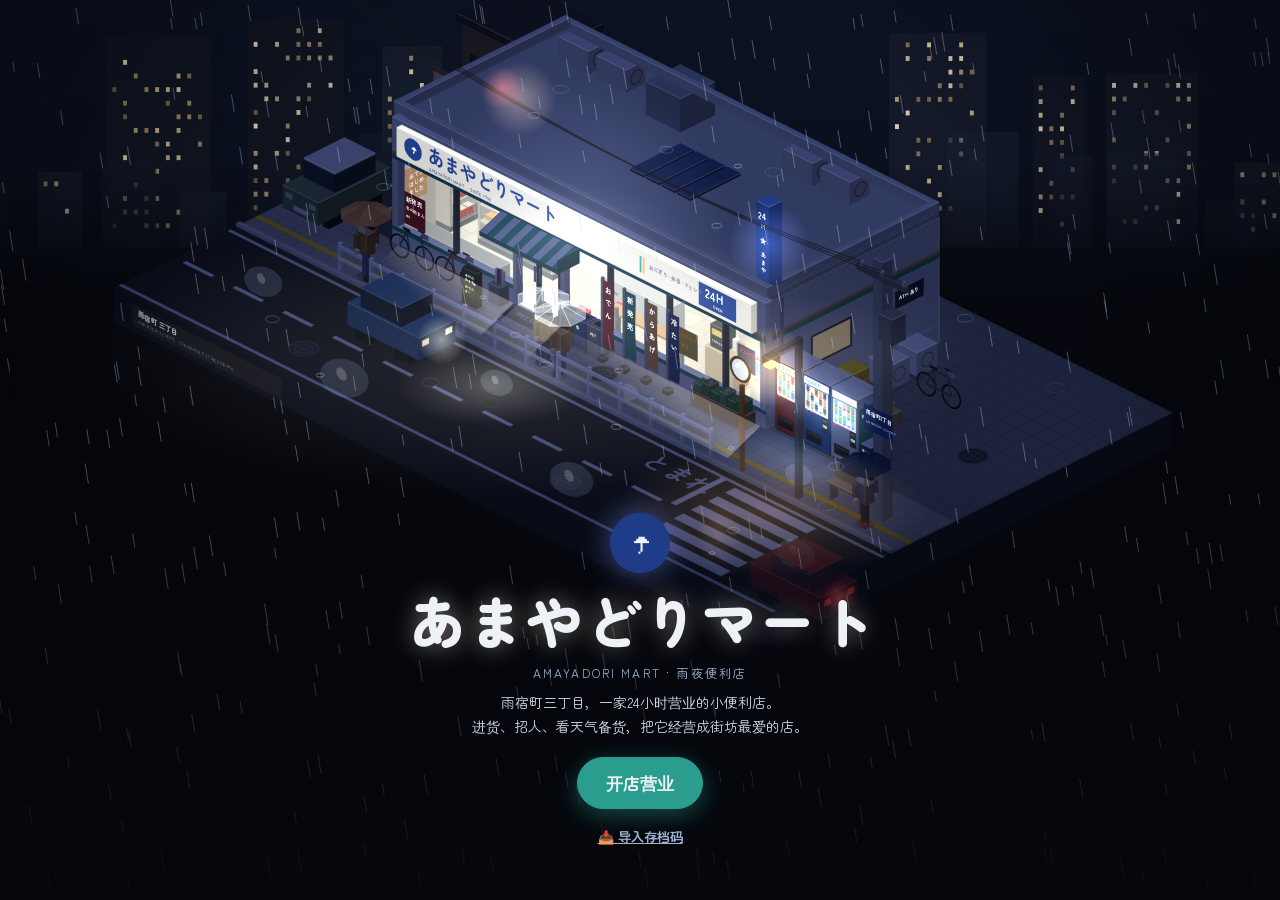
==== index.html @ ce070573 "Add files via upload" ====
<!DOCTYPE html>
<html lang="zh-CN">
<head>
  <meta charset="UTF-8">
  <meta name="viewport" content="width=device-width, initial-scale=1, maximum-scale=1, user-scalable=no, viewport-fit=cover">
  <meta name="theme-color" content="#0b1020">
  <meta name="mobile-web-app-capable" content="yes">
  <meta name="apple-mobile-web-app-capable" content="yes">
  <meta name="apple-mobile-web-app-status-bar-style" content="black-translucent">
  <meta name="apple-mobile-web-app-title" content="雨夜便利店">
  <link rel="manifest" href="manifest.json">
  <link rel="icon" href="icons/icon-192.png">
  <link rel="apple-touch-icon" href="icons/icon-180.png">
  <title>あまやどりマート · 雨夜便利店</title>
  <meta name="description" content="日式雨夜便利店经营小游戏 · 等距像素风网页游戏">
  <link rel="preconnect" href="https://fonts.googleapis.com">
  <link rel="preconnect" href="https://fonts.gstatic.com" crossorigin>
  <link href="https://fonts.googleapis.com/css2?family=Zen+Maru+Gothic:wght@500;700;900&display=swap" rel="stylesheet">
  <link rel="stylesheet" href="css/style.css">
</head>
<body>
  <canvas id="game"></canvas>

  <!-- 标题画面 -->
  <div id="title">
    <div class="title-card">
      <div class="logo">☂</div>
      <h1>あまやどりマート</h1>
      <p class="sub">AMAYADORI MART · 雨夜便利店</p>
      <p class="desc">雨宿町三丁目，一家24小时营业的小便利店。<br>进货、招人、看天气备货，把它经营成街坊最爱的店。</p>
      <div class="btns">
        <button id="btn-start" class="primary">开店营业</button>
        <button id="btn-continue" class="hidden">继续上次</button>
      </div>
      <p class="hint"><button id="btn-import-title" class="link">📥 导入存档码</button></p>
    </div>
  </div>

  <!-- 游戏 HUD -->
  <div id="hud" class="hidden">
    <div class="panel tl">
      <div class="brand">あまやどりマート</div>
      <div id="clock">21:00</div>
      <div id="day">第 1 天</div>
    </div>
    <div class="panel tr">
      <div class="money">💰 <b id="money">3,000</b> <span>元</span></div>
      <div id="rep" title="店铺口碑：影响客流量">★★★</div>
      <div id="today">今日 0 人</div>
    </div>
    <div id="toolbar">
      <button id="btn-pause"><i>⏸</i><span>暂停</span></button>
      <button id="btn-speed"><i>▶</i><span>1倍速</span></button>
      <button id="btn-order"><i>📦</i><span>进货</span></button>
      <button id="btn-staff"><i>👥</i><span>人员</span></button>
      <button id="btn-fin"><i>📊</i><span>财报</span></button>
      <button id="btn-weather"><i>🌤</i><span>天气</span></button>
      <button id="btn-menu"><i>☰</i><span>菜单</span></button>
    </div>
    <div id="help">
      <b>玩法</b>
      📦 进货 → 送到仓库<br>
      ⬆ 点货架 = 从仓库上架<br>
      💴 点收银台前的客人 = 结账<br>
      👀 看到可疑的人就点他<br>
      🎨 菜单里可切换漫画风
    </div>
  </div>
  <div id="toasts"></div>
  <div id="modal" class="hidden"><div class="sheet" id="modal-body"></div></div>

  <script src="js/iso.js"></script>
  <script src="js/data.js"></script>
  <script src="js/audio.js"></script>
  <script src="js/world.js"></script>
  <script src="js/people.js"></script>
  <script src="js/sim.js"></script>
  <script src="js/main.js"></script>
  <script src="js/events.js"></script>
  <script src="js/ui.js"></script>
  <script src="js/panels.js"></script>
</body>
</html>
---- css/style.css ----
:root {
  --teal: #2a9d8f;
  --orange: #f4a261;
  --red: #e63946;
  --navy: #1f3c88;
  --panel: rgba(14, 20, 32, 0.8);
  --line: rgba(255, 255, 255, 0.12);
  --font: 'Zen Maru Gothic', 'Hiragino Maru Gothic ProN', 'Yu Gothic', 'Noto Sans JP', 'Microsoft YaHei', sans-serif;
  --sat: env(safe-area-inset-top, 0px);
  --sab: env(safe-area-inset-bottom, 0px);
  --sal: env(safe-area-inset-left, 0px);
  --sar: env(safe-area-inset-right, 0px);
}

* { box-sizing: border-box; -webkit-tap-highlight-color: transparent; }
html, body {
  margin: 0; height: 100%; overflow: hidden; background: #05070c; font-family: var(--font); color: #eef2f7;
  overscroll-behavior: none; touch-action: none;
  -webkit-user-select: none; user-select: none; -webkit-touch-callout: none;
}
canvas#game { display: block; touch-action: none; cursor: grab; position: fixed; inset: 0; }
.hidden { display: none !important; }

button {
  font-family: inherit; font-weight: 700; font-size: 14px; color: #eef2f7;
  background: rgba(255, 255, 255, 0.08); border: 1px solid var(--line);
  border-radius: 999px; padding: 8px 14px; cursor: pointer; min-height: 40px;
  transition: background .15s, transform .1s;
}
button:hover { background: rgba(255, 255, 255, 0.18); }
button:active { transform: scale(0.95); }
button.on { background: var(--teal); border-color: var(--teal); }
button.primary { background: var(--teal); border-color: var(--teal); }
button.primary:hover { background: #33b3a3; }
button.danger { background: var(--red); border-color: var(--red); }
button.link { background: none; border: none; color: #9fb3d1; font-size: 13px; text-decoration: underline; min-height: 32px; }

/* ---------- 标题 ---------- */
#title {
  position: fixed; inset: 0; display: flex; align-items: flex-end; justify-content: center;
  padding: 0 16px calc(5vh + var(--sab)); pointer-events: none;
  background: linear-gradient(to top, rgba(5, 7, 12, 0.9) 0%, rgba(5, 7, 12, 0) 48%);
}
.title-card { text-align: center; pointer-events: auto; animation: rise .9s ease-out both; width: 100%; max-width: 460px; }
.title-card .logo {
  width: 60px; height: 60px; margin: 0 auto 6px; border-radius: 50%;
  background: var(--navy); display: grid; place-items: center; font-size: 34px;
  box-shadow: 0 0 30px rgba(120, 150, 255, 0.5);
}
.title-card h1 { margin: 0; font-size: clamp(30px, 9vw, 56px); font-weight: 900; letter-spacing: 0.04em; text-shadow: 0 0 24px rgba(255, 240, 210, 0.45); white-space: nowrap; }
.title-card .sub { margin: 4px 0 10px; color: #9fb3d1; letter-spacing: 0.18em; font-size: 12px; }
.title-card .desc { margin: 0 0 18px; color: #cfd8e6; line-height: 1.7; font-size: 14px; }
.title-card .btns { display: flex; gap: 12px; justify-content: center; flex-wrap: wrap; }
.title-card .btns button { font-size: 17px; padding: 12px 28px; min-height: 52px; display: flex; flex-direction: column; align-items: center; justify-content: center; line-height: 1.2; }
.title-card .btns button small { font-size: 11px; font-weight: 500; opacity: 0.8; }
.title-card button.primary { box-shadow: 0 6px 24px rgba(42, 157, 143, 0.45); }
.title-card .hint { margin: 10px 0 0; }
@keyframes rise { from { opacity: 0; transform: translateY(20px); } to { opacity: 1; transform: none; } }

/* ---------- HUD ---------- */
.panel {
  position: fixed; top: calc(12px + var(--sat)); padding: 10px 16px; border-radius: 16px;
  background: var(--panel); border: 1px solid var(--line); backdrop-filter: blur(8px); -webkit-backdrop-filter: blur(8px);
  pointer-events: none;
}
.panel.tl { left: calc(12px + var(--sal)); }
.panel.tr { right: calc(12px + var(--sar)); text-align: right; }
.brand { font-size: 12px; color: #9fb3d1; letter-spacing: 0.08em; }
#clock { font-size: 34px; font-weight: 900; line-height: 1.1; font-variant-numeric: tabular-nums; }
#day { font-size: 13px; color: #cfd8e6; }
.money { font-size: 22px; white-space: nowrap; }
.money b { font-size: 26px; color: #ffd27a; font-variant-numeric: tabular-nums; }
.money span { font-size: 13px; color: #9fb3d1; }
#rep { color: #ffd166; font-size: 15px; letter-spacing: 0.04em; white-space: nowrap; }
#today { font-size: 12px; color: #9fb3d1; margin-top: 2px; white-space: nowrap; }

#toolbar {
  position: fixed; left: 50%; bottom: calc(14px + var(--sab)); transform: translateX(-50%);
  display: flex; gap: 6px; padding: 7px; border-radius: 999px;
  background: var(--panel); border: 1px solid var(--line); backdrop-filter: blur(8px); -webkit-backdrop-filter: blur(8px);
}
#toolbar button { font-size: 13px; padding: 7px 13px; display: flex; align-items: center; gap: 5px; white-space: nowrap; }
#toolbar button i { font-style: normal; font-size: 15px; }

#help {
  position: fixed; left: calc(14px + var(--sal)); bottom: calc(16px + var(--sab)); font-size: 12px; line-height: 1.7;
  padding: 10px 14px; border-radius: 14px; background: var(--panel); border: 1px solid var(--line);
  color: #cfd8e6; pointer-events: none;
}
#help b { display: block; color: #fff; font-size: 13px; margin-bottom: 2px; }

#toasts {
  position: fixed; top: calc(16px + var(--sat)); left: 50%; transform: translateX(-50%);
  display: flex; flex-direction: column; gap: 6px; align-items: center; pointer-events: none; z-index: 30;
  width: max-content; max-width: 92vw;
}
.toast {
  padding: 8px 16px; border-radius: 16px; font-size: 14px; font-weight: 700; text-align: center;
  background: rgba(14, 20, 32, 0.92); border: 1px solid var(--line);
  animation: rise .3s ease-out both; transition: opacity .5s, transform .5s;
}
.toast.out { opacity: 0; transform: translateY(-8px); }

/* ---------- 弹窗 ---------- */
#modal {
  position: fixed; inset: 0; z-index: 20; display: flex; align-items: center; justify-content: center;
  background: rgba(3, 5, 10, 0.55); backdrop-filter: blur(3px); -webkit-backdrop-filter: blur(3px);
  animation: fade .2s ease-out both;
}
.sheet {
  width: min(440px, 92vw); max-height: 86vh; overflow-y: auto; padding: 20px 20px 18px;
  background: #121a29; border: 1px solid var(--line); border-radius: 22px;
  box-shadow: 0 20px 60px rgba(0, 0, 0, 0.5); animation: rise .25s ease-out both;
  -webkit-user-select: text; user-select: text; touch-action: pan-y;
}
.sheet h2 { margin: 0 0 10px; font-size: 20px; }
.sheet p { margin: 0 0 14px; color: #cfd8e6; font-size: 14px; line-height: 1.7; }
.sheet p.note { font-size: 12px; color: #8b9ab1; margin: 14px 0 0; }
.sheet code { background: rgba(255,255,255,0.1); padding: 1px 6px; border-radius: 6px; }
.sheet .row { display: flex; gap: 10px; justify-content: flex-end; margin-top: 6px; }
.sheet .row button { flex: 1; min-height: 46px; font-size: 15px; }
.sheet .grid { display: grid; grid-template-columns: 1fr 1fr; gap: 8px; }
.sheet .grid button { min-height: 48px; border-radius: 14px; font-size: 14px; }
.sheet .grid .wide { grid-column: span 2; }
.sheet textarea {
  width: 100%; height: 96px; resize: none; margin-bottom: 12px; padding: 10px;
  border-radius: 12px; border: 1px solid var(--line); background: #0a0f19; color: #dbe6f5;
  font: 12px/1.4 ui-monospace, Menlo, Consolas, monospace; word-break: break-all;
  -webkit-user-select: text; user-select: text;
}
.tut { list-style: none; margin: 0 0 14px; padding: 0; display: grid; gap: 10px; }
.tut li { display: flex; gap: 12px; align-items: flex-start; background: rgba(255,255,255,0.05); border-radius: 14px; padding: 10px 12px; font-size: 13px; color: #cfd8e6; line-height: 1.6; }
.tut li span { font-size: 26px; line-height: 1.2; }
.tut li b { display: block; color: #fff; font-size: 15px; }
.tut em { font-style: normal; font-weight: 700; }
.tut em.o { color: var(--orange); } .tut em.r { color: #ff6b6b; }
@keyframes fade { from { opacity: 0; } to { opacity: 1; } }

/* ---------- 手机竖屏 ---------- */
@media (max-width: 760px) {
  #help { display: none; }
  .panel { padding: 7px 12px; border-radius: 14px; }
  .brand { display: none; }
  #clock { font-size: 24px; }
  #day { font-size: 12px; }
  .money { font-size: 16px; }
  .money b { font-size: 20px; }
  #rep { font-size: 13px; }
  #today { font-size: 11px; }
  #toasts { top: calc(84px + var(--sat)); }
  .toast { font-size: 13px; padding: 7px 14px; }
  #toolbar { gap: 4px; padding: 6px; border-radius: 22px; width: calc(100vw - 20px - var(--sal) - var(--sar)); max-width: 420px; justify-content: space-between; }
  #toolbar button { flex: 1; flex-direction: column; gap: 0; padding: 5px 0 4px; min-height: 52px; border-radius: 16px; font-size: 10px; font-weight: 500; }
  #toolbar button i { font-size: 20px; line-height: 1.2; }
  #modal { align-items: flex-end; }
  .sheet {
    width: 100vw; max-width: 560px; border-radius: 22px 22px 0 0; max-height: 82vh;
    padding: 18px 16px calc(16px + var(--sab)); animation: slideup .28s ease-out both;
  }
  .title-card .desc { font-size: 13px; }
}
@keyframes slideup { from { transform: translateY(100%); } to { transform: none; } }

/* ---------- 手机横屏 (高度很小) ---------- */
@media (max-height: 500px) and (orientation: landscape) {
  #help { display: none; }
  .panel { padding: 5px 10px; top: calc(8px + var(--sat)); }
  .brand, #today { display: none; }
  #clock { font-size: 20px; }
  .money { font-size: 15px; }
  .money b { font-size: 17px; }
  #toasts { top: calc(10px + var(--sat)); }
  #toolbar { bottom: calc(6px + var(--sab)); padding: 4px; gap: 4px; border-radius: 18px; width: auto; }
  #toolbar button { padding: 3px 12px; min-height: 40px; min-width: 52px; flex: none; flex-direction: column; gap: 0; font-size: 9px; border-radius: 14px; }
  #toolbar button i { font-size: 16px; }
  #title { padding-bottom: calc(10px + var(--sab)); }
  .title-card .logo, .title-card .desc { display: none; }
  .title-card h1 { font-size: 30px; }
  .sheet { max-height: 92vh; }
}

/* =========================================================
 * 管理面板 (进货 / 人员 / 财报 / 天气)
 * ========================================================= */
#toolbar button.alert { box-shadow: 0 0 0 2px #e63946 inset; animation: pulse 1.2s infinite; }
@keyframes pulse { 50% { background: rgba(230, 57, 70, 0.35); } }
button:disabled { opacity: 0.4; cursor: not-allowed; }
button.sm { min-height: 32px; padding: 5px 12px; font-size: 13px; }

.sheet.big {
  width: min(760px, 96vw); height: min(88vh, 860px); max-height: none; padding: 0;
  display: flex; flex-direction: column; overflow: hidden; user-select: none; -webkit-user-select: none;
}
.ph { display: flex; align-items: center; gap: 10px; padding: 16px 18px 10px; }
.ph h2 { margin: 0; font-size: 20px; flex: 1; }
.pmoney { font-weight: 700; color: #ffd27a; font-variant-numeric: tabular-nums; }
.ph .x { min-height: 36px; width: 36px; padding: 0; border-radius: 50%; font-size: 15px; }
.tabs { display: flex; gap: 6px; padding: 0 18px 10px; overflow-x: auto; scrollbar-width: none; flex-shrink: 0; }
.tabs::-webkit-scrollbar { display: none; }
.tabs button { white-space: nowrap; min-height: 34px; padding: 6px 13px; font-size: 13px; }
.pbody { flex: 1; overflow-y: auto; padding: 4px 18px 16px; touch-action: pan-y; -webkit-overflow-scrolling: touch; }
.pfoot { padding: 10px 18px calc(12px + var(--sab)); border-top: 1px solid var(--line); background: #0f1623; }
.pfoot .row { margin-top: 6px; }
.muted { color: #8b9ab1; font-size: 12px; }
.note { color: #8b9ab1; font-size: 12px; line-height: 1.6; }
.empty { text-align: center; color: #9fb3d1; padding: 40px 10px; line-height: 1.8; }
.good { color: #6ee7a8 !important; } .bad { color: #ff8a8a !important; }
em.good, em.bad, em.new { font-style: normal; font-size: 11px; padding: 1px 6px; border-radius: 6px; background: rgba(255,255,255,0.08); }
em.new { color: #ffd27a; }

/* 进货 */
.plist { display: grid; gap: 8px; }
.pcard { display: grid; grid-template-columns: 46px 1fr auto; gap: 10px; align-items: center; padding: 10px 12px; border-radius: 14px; background: rgba(255,255,255,0.05); border: 1px solid var(--line); }
.pcard.dim { opacity: 0.75; border-style: dashed; }
.pe { font-size: 32px; text-align: center; }
.pinfo b { font-size: 15px; } .pinfo small { color: #9fb3d1; }
.pmeta { font-size: 12px; color: #9fb3d1; margin: 3px 0; }
.pmeta i { font-style: normal; font-weight: 700; } .pmeta i.up { color: #ff8a8a; } .pmeta i.down { color: #6ee7a8; }
.pstock { display: flex; gap: 10px; font-size: 12px; color: #cfd8e6; flex-wrap: wrap; }
.pstock b { color: #fff; } .pstock .inc { color: #ffd27a; }
.pctl { display: flex; flex-direction: column; align-items: flex-end; gap: 4px; }
.price { display: flex; align-items: center; gap: 4px; }
.price button { min-height: 30px; width: 30px; padding: 0; font-size: 16px; }
.price span { min-width: 54px; text-align: center; font-weight: 700; font-variant-numeric: tabular-nums; }
.margin { font-size: 11px; color: #9fb3d1; }
.pctl .primary { display: flex; flex-direction: column; line-height: 1.2; border-radius: 12px; }
.pctl .primary small { font-size: 11px; opacity: 0.85; font-weight: 500; }
.lockcard { text-align: center; padding: 30px 16px; background: rgba(255,255,255,0.04); border-radius: 18px; border: 1px dashed var(--line); }
.lockcard .big { font-size: 54px; } .lockcard h3 { margin: 6px 0; } .lockcard p { color: #cfd8e6; font-size: 14px; }
.lockcard button { font-size: 16px; padding: 12px 26px; }

/* 人员 */
.scard { display: grid; grid-template-columns: 84px 1fr; gap: 12px; padding: 12px; margin-bottom: 10px; border-radius: 16px; background: rgba(255,255,255,0.05); border: 1px solid var(--line); }
.scard img { width: 84px; height: 105px; border-radius: 10px; object-fit: cover; background: #ddd; }
.sname b { font-size: 16px; } .sname small { color: #9fb3d1; font-size: 12px; }
.dot { font-size: 11px; padding: 1px 8px; border-radius: 99px; background: rgba(255,255,255,0.1); color: #9fb3d1; margin-left: 4px; }
.dot.on { background: rgba(82, 183, 136, 0.25); color: #6ee7a8; }
.chips { display: flex; flex-wrap: wrap; gap: 4px; margin: 6px 0; }
.chip { font-size: 11px; padding: 2px 8px; border-radius: 99px; background: rgba(244, 162, 97, 0.18); color: #ffc999; border: 1px solid rgba(244,162,97,0.3); white-space: nowrap; }
.chip i { font-style: normal; opacity: 0.6; margin-left: 4px; }
.stats { display: grid; grid-template-columns: 1fr 1fr; gap: 3px 12px; font-size: 12px; color: #cfd8e6; margin: 4px 0 6px; }
.stats label { display: flex; align-items: center; gap: 6px; }
.stats.wide label i { font-style: normal; color: #fff; width: 10px; }
.bar { flex: 1; height: 6px; border-radius: 3px; background: rgba(255,255,255,0.1); overflow: hidden; display: inline-block; min-width: 40px; }
.bar > span { display: block; height: 100%; background: linear-gradient(90deg, #f4a261, #ffd166); border-radius: 3px; }
.bar.teal > span { background: linear-gradient(90deg, #2a9d8f, #6ee7a8); }
.mini { display: flex; flex-wrap: wrap; gap: 2px 12px; font-size: 12px; color: #cfd8e6; }
.stars { color: #ffd166; letter-spacing: -1px; } .stars i { color: rgba(255,255,255,0.15); font-style: normal; }
.seg { display: flex; align-items: center; gap: 4px; margin: 4px 0; font-size: 12px; color: #9fb3d1; flex-wrap: wrap; }
.seg span { width: 30px; }
.seg button { min-height: 28px; padding: 3px 10px; font-size: 12px; }
.sfoot { display: flex; justify-content: space-between; align-items: center; gap: 8px; margin-top: 6px; font-size: 13px; flex-wrap: wrap; }
.sfoot b { color: #ffd27a; }
.adbar { display: flex; align-items: center; justify-content: space-between; gap: 10px; padding: 10px 12px; margin-bottom: 10px; border-radius: 14px; background: rgba(42,157,143,0.15); font-size: 13px; flex-wrap: wrap; }

/* 简历 (履歴書风格) */
.resume { background: #fbfaf5; color: #222; border-radius: 10px; padding: 16px; font-size: 13px; line-height: 1.6; -webkit-user-select: text; user-select: text; }
.rhead { display: flex; justify-content: space-between; align-items: flex-end; border-bottom: 2px solid #222; padding-bottom: 4px; margin-bottom: 10px; }
.rtitle { font-size: 22px; font-weight: 900; letter-spacing: 0.3em; } .rtitle small { font-size: 12px; letter-spacing: 0; color: #777; }
.rdate { font-size: 12px; color: #555; }
.rtop { display: grid; grid-template-columns: 1fr 96px; gap: 12px; margin-bottom: 10px; }
.rtop img { width: 96px; height: 120px; border: 1px solid #999; object-fit: cover; }
.resume table { width: 100%; border-collapse: collapse; }
.resume th, .resume td { border: 1px solid #bbb; padding: 4px 8px; text-align: left; vertical-align: top; }
.resume th { background: #efece2; width: 64px; font-weight: 700; white-space: nowrap; }
.resume td.nm { font-size: 18px; font-weight: 700; }
.resume .rt th { text-align: center; width: auto; }
.resume .r { text-align: right; white-space: nowrap; }
.rbox { border: 1px solid #bbb; border-top: none; padding: 6px 8px; }
.rt + .rbox { border-top: 1px solid #bbb; margin-top: 10px; }
.rbox b { display: block; font-size: 12px; color: #666; }
.rbox.memo { background: #fff8e1; margin-top: 10px; border: 1px dashed #d4a017; }
.rbox.memo .chip { background: #ffe8c2; color: #8a5300; border-color: #f4c27a; }
.rbox.memo .stats { color: #333; } .rbox.memo .stats.wide label i { color: #333; }
.rbox.memo .bar { background: rgba(0,0,0,0.1); }

/* 财报 */
.kpis { display: grid; grid-template-columns: repeat(4, 1fr); gap: 8px; margin-bottom: 12px; }
.kpi { padding: 10px; border-radius: 14px; background: rgba(255,255,255,0.05); border: 1px solid var(--line); }
.kpi small { display: block; color: #9fb3d1; font-size: 12px; } .kpi b { font-size: 20px; font-variant-numeric: tabular-nums; }
.kpi i { display: block; font-style: normal; font-size: 11px; color: #8b9ab1; }
.ftable { width: 100%; border-collapse: collapse; font-size: 14px; margin-bottom: 12px; }
.ftable th { text-align: left; color: #9fb3d1; font-size: 12px; padding: 8px 4px 2px; font-weight: 500; }
.ftable td { padding: 6px 4px; border-bottom: 1px solid var(--line); font-variant-numeric: tabular-nums; }
.ftable .r { text-align: right; } .ftable tr.sum td { font-weight: 900; font-size: 16px; border-bottom: none; }
.ftable.small { font-size: 12px; } .ftable.small small { color: #ffd27a; }
.losses { display: flex; flex-wrap: wrap; gap: 6px 14px; padding: 10px 12px; border-radius: 12px; background: rgba(230,57,70,0.12); font-size: 13px; }
.losses > b { width: 100%; }
.chart { display: flex; align-items: flex-end; gap: 4px; height: 170px; padding: 8px 0; }
.chart .col { flex: 1; display: flex; flex-direction: column; align-items: center; height: 100%; }
.chart .bars { flex: 1; width: 100%; display: flex; align-items: flex-end; justify-content: center; gap: 2px; }
.chart .bars span { width: 40%; border-radius: 3px 3px 0 0; min-height: 1px; }
.chart .s, .legend .s { background: #2a9d8f; } .chart .c, .legend .c { background: #f4a261; }
.chart .partial .bars span { opacity: 0.55; }
.chart small { font-size: 9px; color: #8b9ab1; margin-top: 3px; white-space: nowrap; }
.legend { display: flex; gap: 6px; align-items: center; font-size: 12px; color: #9fb3d1; margin-bottom: 8px; }
.legend span { width: 12px; height: 12px; border-radius: 3px; display: inline-block; }
.rank { display: grid; gap: 6px; }
.rk { display: grid; grid-template-columns: 22px 30px 1fr 1fr 70px; gap: 8px; align-items: center; font-size: 13px; }
.rk .no { color: #9fb3d1; text-align: center; } .rk .e { font-size: 22px; }
.rk .n small { display: block; font-size: 11px; color: #8b9ab1; } .rk .v { text-align: right; font-size: 12px; color: #9fb3d1; } .rk .v b { color: #fff; }

/* 天气 */
.wnow { display: grid; grid-template-columns: auto 1fr; gap: 4px 12px; align-items: center; padding: 0 18px 10px; }
.wnow .big { font-size: 42px; }
.wnow b { font-size: 26px; display: block; } .wnow small { color: #9fb3d1; }
.wnow p { grid-column: span 2; margin: 4px 0 0; font-size: 12px; color: #8b9ab1; line-height: 1.6; }
.wlist { display: grid; gap: 6px; align-content: start; }
.wrow { display: grid; grid-template-columns: 72px 64px 66px 52px 1fr; gap: 8px; align-items: center; padding: 8px 12px; border-radius: 14px; background: rgba(255,255,255,0.04); border: 1px solid transparent; }
.wrow.today { background: rgba(42,157,143,0.18); border-color: rgba(42,157,143,0.5); }
.wrow.we .wd b { color: #ffb4a2; }
.wd b { display: block; font-size: 16px; } .wd small, .wi small { color: #9fb3d1; font-size: 11px; white-space: nowrap; }
.wd em { display: inline-block; font-style: normal; font-size: 10px; padding: 0 6px; border-radius: 6px; background: #2a9d8f; color: #fff; margin-top: 2px; }
.wi { display: flex; flex-direction: column; align-items: center; } .wi span { font-size: 26px; line-height: 1.1; }
.wt b { color: #ff9f8a; font-size: 16px; } .wt span { color: #8ecae6; margin-left: 4px; }
.wp { font-size: 12px; color: #8ecae6; }
.wc { font-size: 13px; } .wc b { font-size: 16px; } .wc small { color: #8b9ab1; margin-left: 3px; } .wc i { display: block; font-style: normal; font-size: 11px; color: #6ee7a8; }
.wev { grid-column: 1 / -1; font-size: 12px; padding: 4px 10px; border-radius: 8px; background: rgba(255, 209, 102, 0.14); color: #ffd166; }
.wev small { color: #cfd8e6; margin-left: 8px; }

@media (max-width: 760px) {
  .sheet.big { width: 100vw; height: 90vh; border-radius: 22px 22px 0 0; }
  .ph { padding: 14px 14px 8px; } .tabs { padding: 0 14px 8px; } .pbody { padding: 4px 12px 14px; }
  .pfoot { padding: 8px 12px calc(10px + var(--sab)); }
  .pfoot .row button { font-size: 13px; padding: 8px 6px; }
  .pcard { grid-template-columns: 36px 1fr; }
  .pe { font-size: 26px; }
  .pctl { grid-column: 1 / -1; flex-direction: row; justify-content: space-between; align-items: center; }
  .pctl .primary { flex-direction: row; gap: 6px; align-items: baseline; }
  .scard { grid-template-columns: 64px 1fr; gap: 10px; padding: 10px; }
  .scard img { width: 64px; height: 80px; }
  .kpis { grid-template-columns: 1fr 1fr; }
  .rk { grid-template-columns: 20px 26px 1fr 60px; } .rk .bar { display: none; }
  .wrow { grid-template-columns: 50px 46px 58px 1fr; padding: 8px 10px; gap: 6px; }
  .wrow .wp { display: none; }
  .wd b { font-size: 14px; } .wi span { font-size: 22px; }
  .rtop { grid-template-columns: 1fr 80px; } .rtop img { width: 80px; height: 100px; }
  .resume { padding: 12px; font-size: 12px; }
}
@media (max-width: 380px) {
  #toolbar button { font-size: 9px; }
  #toolbar button i { font-size: 18px; }
}
@media (max-height: 500px) and (orientation: landscape) {
  .sheet.big { height: 94vh; }
}

/* =========================================================
 * 漫画风 (body.manga)
 * ========================================================= */
.vchip { display: inline-block; width: 26px; height: 40px; border-radius: 4px; border: 2px solid rgba(255,255,255,0.5); }
body.manga { background: #fff; color: #111; }
body.manga .panel, body.manga #toolbar, body.manga #help, body.manga .toast, body.manga .sheet {
  background: #fff; color: #111; border: 2.5px solid #111; box-shadow: 4px 4px 0 #111; backdrop-filter: none;
}
body.manga .panel .brand, body.manga #day, body.manga #today, body.manga .money span, body.manga .muted, body.manga .note, body.manga .pmeta, body.manga .sname small, body.manga .pinfo small { color: #444; }
body.manga .money b, body.manga .pmoney, body.manga .sfoot b, body.manga #rep { color: #111; }
body.manga button { background: #fff; color: #111; border: 2px solid #111; box-shadow: 2px 2px 0 #111; }
body.manga button:hover { background: #f0f0f0; }
body.manga button.on, body.manga button.primary { background: #111; color: #fff; border-color: #111; }
body.manga button.danger { background: #fff; color: #111; background-image: repeating-linear-gradient(45deg, #111 0 2px, #fff 2px 6px); color: #111; }
body.manga .title-card h1 { color: #111; text-shadow: 3px 3px 0 #fff, -2px -2px 0 #fff, 4px 4px 0 #111; }
body.manga .title-card .sub, body.manga .title-card .desc { color: #111; background: #fff; display: inline-block; padding: 2px 8px; border: 2px solid #111; }
body.manga #title { background: radial-gradient(circle at 50% 120%, rgba(255,255,255,0.95) 0 30%, rgba(255,255,255,0) 60%); }
body.manga .title-card .logo { background: #111; box-shadow: none; }
body.manga .pcard, body.manga .scard, body.manga .kpi, body.manga .wrow, body.manga .tut li, body.manga .lockcard, body.manga .adbar, body.manga .losses {
  background: #fff; border: 2px solid #111; color: #111;
}
body.manga .wrow.today { background: repeating-radial-gradient(circle at 2px 2px, #ccc 0 1px, #fff 1px 5px); }
body.manga .pfoot { background: #fff; border-top: 2.5px solid #111; }
body.manga .chip { background: #fff; color: #111; border: 1.5px solid #111; }
body.manga .bar { background: #ddd; border: 1px solid #111; } body.manga .bar > span { background: #111; }
body.manga .stars { color: #111; } body.manga .stars i { color: #ccc; }
body.manga .dot.on { background: #111; color: #fff; }
body.manga .good { color: #111 !important; font-weight: 900; } body.manga .bad { color: #111 !important; text-decoration: underline wavy; }
body.manga .chart .s, body.manga .legend .s { background: #111; } body.manga .chart .c, body.manga .legend .c { background: repeating-linear-gradient(45deg, #111 0 2px, #fff 2px 5px); border: 1px solid #111; }
body.manga .ftable td { border-bottom: 1.5px solid #111; }
body.manga .wt b, body.manga .wt span, body.manga .wp, body.manga .wc i, body.manga .wev { color: #111; }
body.manga .wev { background: #fff; border: 1.5px dashed #111; }
body.manga #modal { background: rgba(255,255,255,0.6); }
body.manga .resume { border: 2.5px solid #111; }
body.manga .ph h2 { font-weight: 900; }
body.manga .tut em.o, body.manga .tut em.r { color: #111; text-decoration: underline; }
body.manga #toolbar button.alert { box-shadow: 0 0 0 3px #111 inset; animation: none; background: repeating-linear-gradient(45deg, #fff 0 4px, #ddd 4px 8px); }
body.manga .toast { border-radius: 18px; font-weight: 900; }
body.manga .mini, body.manga .stats, body.manga .seg, body.manga .pstock, body.manga .margin, body.manga .kpi small, body.manga .kpi i, body.manga .wd small, body.manga .wi small, body.manga .rk .n small, body.manga .rk .v { color: #222; }
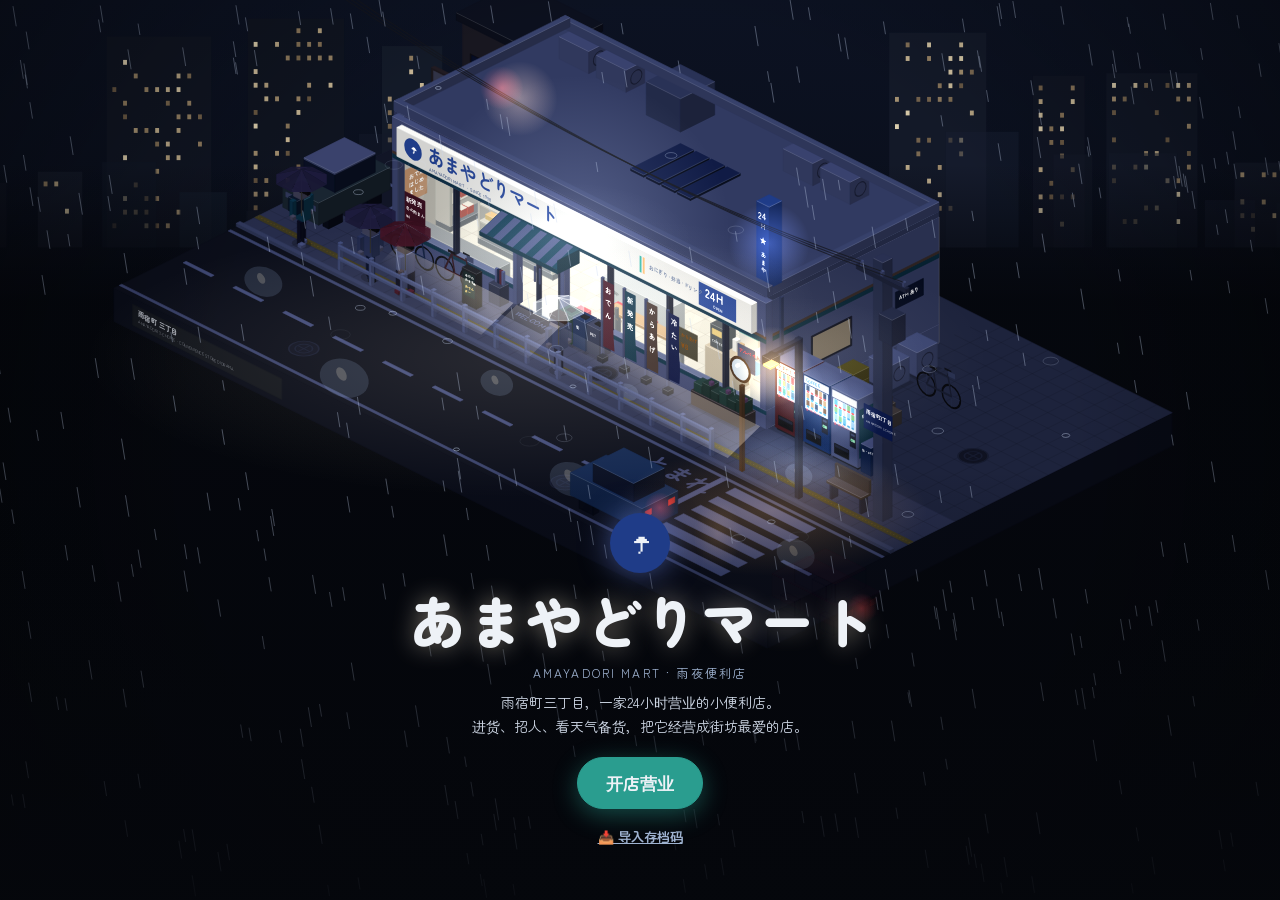
==== commit 822c5543: "Add files via upload" ====
--- a/index.html
+++ b/index.html
@@ -48,6 +48,7 @@
       <div id="rep" title="店铺口碑：影响客流量">★★★</div>
       <div id="today">今日 0 人</div>
     </div>
+    <button id="btn-news"><i>📰</i><span>新闻</span><b class="dot-new"></b></button>
     <div id="toolbar">
       <button id="btn-pause"><i>⏸</i><span>暂停</span></button>
       <button id="btn-speed"><i>▶</i><span>1倍速</span></button>
@@ -63,6 +64,7 @@
       ⬆ 点货架 = 从仓库上架<br>
       💴 点收银台前的客人 = 结账<br>
       👀 看到可疑的人就点他<br>
+      📰 每天看新闻调整进货<br>
       🎨 菜单里可切换漫画风
     </div>
   </div>
@@ -77,6 +79,7 @@
   <script src="js/sim.js"></script>
   <script src="js/main.js"></script>
   <script src="js/events.js"></script>
+  <script src="js/news.js"></script>
   <script src="js/ui.js"></script>
   <script src="js/panels.js"></script>
 </body>
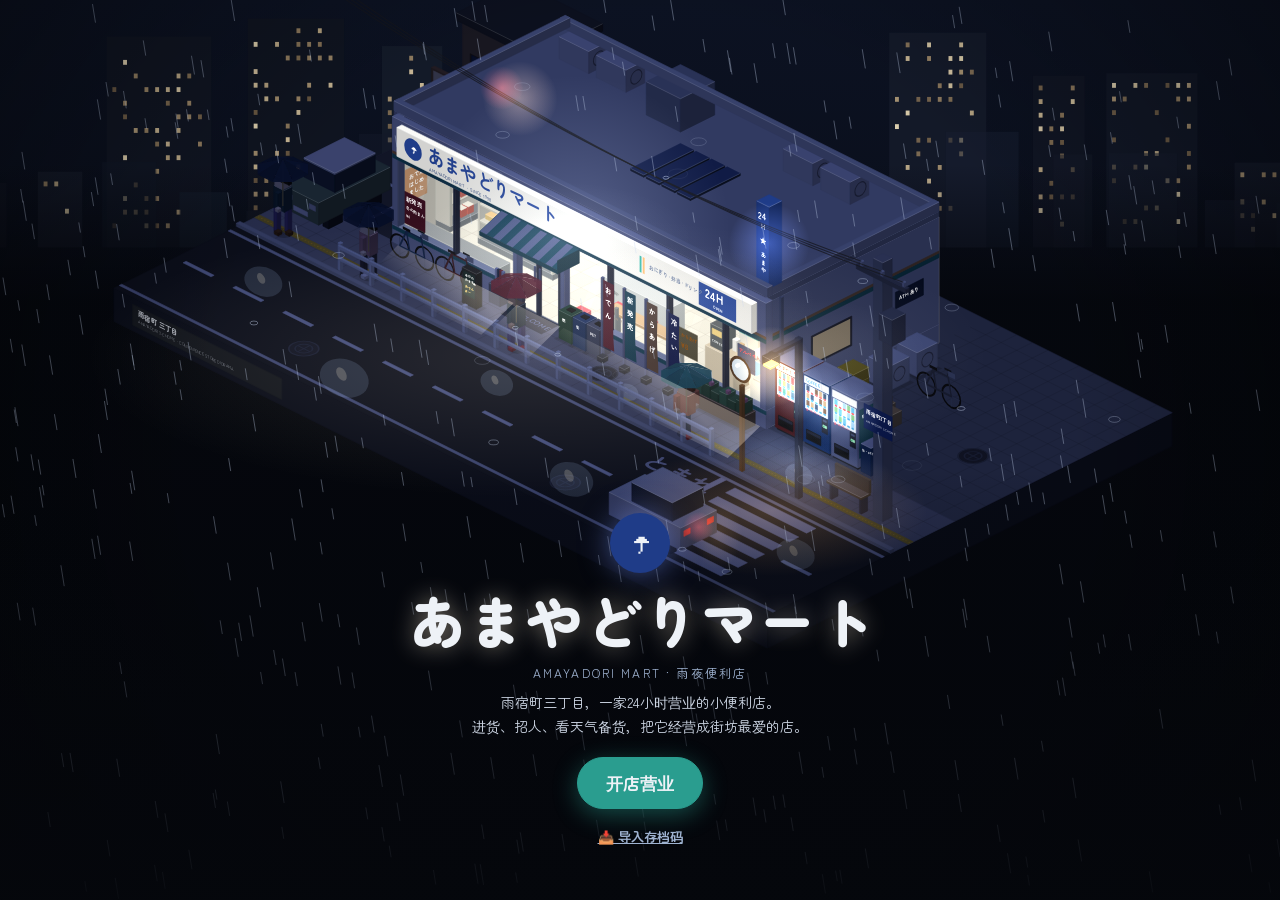
==== commit 1fe88efc: "Add files via upload" ====
--- a/index.html
+++ b/index.html
@@ -43,12 +43,14 @@
       <div id="clock">21:00</div>
       <div id="day">第 1 天</div>
     </div>
-    <div class="panel tr">
+    <div class="panel tr" id="hud-money">
       <div class="money">💰 <b id="money">3,000</b> <span>元</span></div>
-      <div id="rep" title="店铺口碑：影响客流量">★★★</div>
-      <div id="today">今日 0 人</div>
+      <div class="income"><span>今日收入</span><b id="income">¥0</b></div>
+      <div class="goal"><div class="gbar"><span id="goalbar"></span></div><div class="gtext"><span id="goaltext">目标 ¥600</span><span id="streak"></span></div></div>
+      <div class="hsub"><span id="rep">★★★</span><span id="today">0 人</span></div>
     </div>
-    <button id="btn-news"><i>📰</i><span>新闻</span><b class="dot-new"></b></button>
+    <button id="btn-news" class="sidebtn"><i>📰</i><span>新闻</span><b class="dot-new"></b></button>
+    <button id="btn-shelf" class="sidebtn"><i>🗂</i><span>管理货架</span><b class="dot-new"></b></button>
     <div id="toolbar">
       <button id="btn-pause"><i>⏸</i><span>暂停</span></button>
       <button id="btn-speed"><i>▶</i><span>1倍速</span></button>
@@ -65,10 +67,12 @@
       💴 点收银台前的客人 = 结账<br>
       👀 看到可疑的人就点他<br>
       📰 每天看新闻调整进货<br>
+      🗂 管理货架：决定每格卖什么<br>
       🎨 菜单里可切换漫画风
     </div>
   </div>
   <div id="toasts"></div>
+  <div id="confetti"></div>
   <div id="modal" class="hidden"><div class="sheet" id="modal-body"></div></div>
 
   <script src="js/iso.js"></script>
@@ -76,6 +80,7 @@
   <script src="js/audio.js"></script>
   <script src="js/world.js"></script>
   <script src="js/people.js"></script>
+  <script src="js/shelves.js"></script>
   <script src="js/sim.js"></script>
   <script src="js/main.js"></script>
   <script src="js/events.js"></script>
--- a/css/style.css
+++ b/css/style.css
@@ -384,3 +384,197 @@
 body.manga #toolbar button.alert { box-shadow: 0 0 0 3px #111 inset; animation: none; background: repeating-linear-gradient(45deg, #fff 0 4px, #ddd 4px 8px); }
 body.manga .toast { border-radius: 18px; font-weight: 900; }
 body.manga .mini, body.manga .stats, body.manga .seg, body.manga .pstock, body.manga .margin, body.manga .kpi small, body.manga .kpi i, body.manga .wd small, body.manga .wi small, body.manga .rk .n small, body.manga .rk .v { color: #222; }
+
+/* =========================================================
+ * v5: 更大的工具栏 / 新闻按钮 / 报纸
+ * ========================================================= */
+#toolbar { gap: 8px; padding: 9px; bottom: calc(16px + var(--sab)); border-radius: 26px; }
+#toolbar button { flex-direction: column; gap: 2px; min-width: 82px; min-height: 64px; padding: 8px 14px; font-size: 14px; border-radius: 18px; }
+#toolbar button i { font-size: 24px; line-height: 1.15; }
+
+#btn-news {
+  position: fixed; left: calc(14px + var(--sal)); top: calc(132px + var(--sat)); z-index: 5;
+  display: flex; flex-direction: column; align-items: center; gap: 2px;
+  min-width: 76px; min-height: 76px; padding: 8px 10px; border-radius: 22px; font-size: 14px;
+  background: var(--panel); border: 1px solid var(--line); backdrop-filter: blur(8px); -webkit-backdrop-filter: blur(8px);
+}
+#btn-news i { font-style: normal; font-size: 30px; line-height: 1.1; }
+#btn-news .dot-new { display: none; position: absolute; top: 6px; right: 6px; width: 14px; height: 14px; border-radius: 50%; background: #e63946; border: 2px solid #fff; }
+#btn-news.unread .dot-new { display: block; animation: pulse2 1.4s infinite; }
+@keyframes pulse2 { 50% { transform: scale(1.3); } }
+body.manga #btn-news { background: #fff; color: #111; border: 2.5px solid #111; box-shadow: 3px 3px 0 #111; }
+
+.paper { background: #f7f3e8; color: #222; border-radius: 10px; padding: 16px 18px; font-family: 'Noto Serif JP', 'Songti SC', 'SimSun', serif; -webkit-user-select: text; user-select: text; }
+.masthead { text-align: center; border-bottom: 3px double #222; padding-bottom: 8px; margin-bottom: 12px; }
+.mt-title { font-size: 30px; font-weight: 900; letter-spacing: 0.25em; }
+.mt-title small { font-size: 11px; letter-spacing: 0.15em; color: #666; display: block; }
+.mt-sub { font-size: 12px; color: #555; border-top: 1px solid #222; margin-top: 6px; padding-top: 4px; }
+.headline { display: grid; grid-template-columns: 70px 1fr; gap: 12px; padding-bottom: 12px; border-bottom: 1px solid #bbb; margin-bottom: 12px; }
+.hl-icon { font-size: 48px; text-align: center; }
+.headline h3 { margin: 4px 0; font-size: 21px; line-height: 1.35; }
+.headline p, .nitem p { margin: 4px 0; font-size: 13px; line-height: 1.7; color: #333; }
+.ntag { display: inline-block; font-size: 11px; padding: 1px 8px; background: #222; color: #f7f3e8; border-radius: 3px; font-family: var(--font); }
+.ncols { display: grid; grid-template-columns: 1fr 1fr; gap: 12px 16px; }
+.nitem { border-left: 2px solid #ccc; padding-left: 10px; }
+.ni-h { display: flex; align-items: center; gap: 6px; }
+.ni-icon { font-size: 22px; }
+.nitem h4 { margin: 4px 0 0; font-size: 15px; line-height: 1.4; }
+.eff { display: inline-block; margin-top: 4px; font-size: 12px; font-weight: 700; color: #8b1e1e; background: #ffe8c2; padding: 2px 8px; border-radius: 4px; font-family: var(--font); }
+
+@media (max-width: 760px) {
+  #toolbar { gap: 4px; padding: 6px; border-radius: 24px; width: calc(100vw - 12px - var(--sal) - var(--sar)); max-width: 520px; bottom: calc(8px + var(--sab)); }
+  #toolbar button { flex: 1; min-width: 0; min-height: 66px; padding: 6px 0 5px; font-size: 12px; font-weight: 700; border-radius: 18px; }
+  #toolbar button span { display: block; }
+  #toolbar button i { font-size: 26px; }
+  #btn-news { top: calc(94px + var(--sat)); left: calc(10px + var(--sal)); min-width: 62px; min-height: 62px; font-size: 12px; border-radius: 18px; padding: 6px 8px; }
+  #btn-news i { font-size: 26px; }
+  #toasts { top: calc(160px + var(--sat)); }
+  .ncols { grid-template-columns: 1fr; }
+  .headline { grid-template-columns: 52px 1fr; } .hl-icon { font-size: 38px; }
+  .mt-title { font-size: 24px; }
+}
+@media (max-width: 380px) {
+  #toolbar button { font-size: 11px; } #toolbar button i { font-size: 23px; }
+}
+@media (max-height: 500px) and (orientation: landscape) {
+  #toolbar { bottom: calc(6px + var(--sab)); padding: 5px; gap: 5px; width: auto; }
+  #toolbar button { min-height: 52px; min-width: 66px; padding: 4px 10px; font-size: 11px; flex: none; }
+  #toolbar button i { font-size: 20px; }
+  #btn-news { top: calc(64px + var(--sat)); min-width: 56px; min-height: 56px; }
+  #btn-news i { font-size: 22px; }
+}
+@media (max-width: 1240px) { #help { display: none; } }
+
+/* =========================================================
+ * v6: 收入面板 / 左侧按钮 / 标签箭头 / 管理货架
+ * ========================================================= */
+#hud-money { min-width: 230px; padding: 12px 16px 10px; }
+#hud-money .money { font-size: 22px; line-height: 1.1; }
+#hud-money .money b { font-size: 38px; font-weight: 900; color: #ffd27a; text-shadow: 0 0 18px rgba(255,210,122,0.35); display: inline-block; transition: transform .15s; }
+#hud-money .money b.bump { animation: bump .45s ease-out; }
+@keyframes bump { 30% { transform: scale(1.18); color: #fff3c4; } 100% { transform: scale(1); } }
+#hud-money .income { display: flex; justify-content: flex-end; align-items: baseline; gap: 8px; margin-top: 2px; }
+#hud-money .income span { font-size: 12px; color: #9fb3d1; }
+#hud-money .income b { font-size: 24px; color: #6ee7a8; font-variant-numeric: tabular-nums; text-shadow: 0 0 12px rgba(110,231,168,0.3); }
+.goal { margin-top: 6px; }
+.gbar { height: 9px; border-radius: 5px; background: rgba(255,255,255,0.12); overflow: hidden; }
+.gbar span { display: block; height: 100%; width: 0; border-radius: 5px; background: linear-gradient(90deg, #2a9d8f, #6ee7a8, #ffd166); transition: width .5s; }
+#hud-money.hit .gbar span { background: linear-gradient(90deg, #ffd166, #f4a261, #ffd166); background-size: 200% 100%; animation: shine 1.5s linear infinite; }
+@keyframes shine { to { background-position: -200% 0; } }
+.gtext { display: flex; justify-content: space-between; gap: 8px; font-size: 11px; color: #9fb3d1; margin-top: 3px; white-space: nowrap; }
+#streak { color: #ffb36b; font-weight: 700; }
+.hsub { display: flex; justify-content: space-between; gap: 10px; margin-top: 4px; font-size: 12px; color: #9fb3d1; }
+.hsub #rep { font-size: 13px; }
+.mpop { position: absolute; right: 18px; top: 8px; font-weight: 900; font-size: 22px; color: #6ee7a8; text-shadow: 0 2px 6px rgba(0,0,0,0.6); pointer-events: none; animation: mpop 1.3s ease-out forwards; }
+@keyframes mpop { 0% { opacity: 0; transform: translateY(8px) scale(0.7); } 15% { opacity: 1; transform: translateY(0) scale(1.15); } 100% { opacity: 0; transform: translateY(-34px) scale(1); } }
+#confetti { position: fixed; inset: 0; pointer-events: none; z-index: 40; overflow: hidden; }
+#confetti i { position: absolute; top: 70px; width: 8px; height: 13px; border-radius: 2px; animation: conf 2.2s cubic-bezier(.2,.6,.4,1) forwards; }
+@keyframes conf { 0% { transform: translate(0, 0) rotate(0); opacity: 1; } 100% { transform: translate(var(--dx), 70vh) rotate(var(--rot)); opacity: 0; } }
+
+.sidebtn {
+  position: fixed; left: calc(14px + var(--sal)); z-index: 5;
+  display: flex; flex-direction: column; align-items: center; gap: 2px;
+  min-width: 80px; min-height: 76px; padding: 8px 8px; border-radius: 22px; font-size: 13px;
+  background: var(--panel); border: 1px solid var(--line); backdrop-filter: blur(8px); -webkit-backdrop-filter: blur(8px);
+}
+.sidebtn i { font-style: normal; font-size: 30px; line-height: 1.1; }
+.sidebtn .dot-new { display: none; position: absolute; top: 6px; right: 6px; width: 14px; height: 14px; border-radius: 50%; background: #e63946; border: 2px solid #fff; }
+.sidebtn.unread .dot-new { display: block; animation: pulse2 1.4s infinite; }
+#btn-news { top: calc(132px + var(--sat)); }
+#btn-shelf { top: calc(220px + var(--sat)); }
+body.manga .sidebtn { background: #fff; color: #111; border: 2.5px solid #111; box-shadow: 3px 3px 0 #111; }
+body.manga #hud-money .money b, body.manga #hud-money .income b { color: #111; text-shadow: none; }
+body.manga .gbar { background: #fff; border: 1.5px solid #111; } body.manga .gbar span { background: #111 !important; }
+
+.tabwrap { position: relative; display: flex; align-items: center; padding: 0 18px 10px; gap: 4px; flex-shrink: 0; }
+.tabwrap .tabs { padding: 0; flex: 1; scroll-behavior: auto; cursor: grab; user-select: none; }
+.tabwrap .tabs.dragging { cursor: grabbing; }
+.tabwrap .tabs.dragging button { pointer-events: none; }
+.tarrow { flex: none; width: 34px; min-height: 34px; padding: 0; border-radius: 50%; font-size: 22px; line-height: 1; opacity: 0.25; pointer-events: none; }
+.tabwrap.can-l .tarrow.l, .tabwrap.can-r .tarrow.r { opacity: 1; pointer-events: auto; background: #2a9d8f; border-color: #2a9d8f; }
+
+.warnbtn { margin-left: auto; background: rgba(230,57,70,0.25) !important; border-color: #e63946 !important; }
+.warnbox { display: flex; gap: 12px; align-items: center; justify-content: space-between; padding: 12px 14px; border-radius: 14px; background: rgba(230,57,70,0.14); border: 1px solid rgba(230,57,70,0.5); margin-bottom: 12px; flex-wrap: wrap; font-size: 13px; }
+.fxgrid { display: grid; grid-template-columns: repeat(auto-fill, minmax(200px, 1fr)); gap: 10px; }
+.fxcard { display: flex; flex-direction: column; align-items: stretch; gap: 8px; text-align: left; padding: 12px; border-radius: 16px; min-height: 0; background: rgba(255,255,255,0.05); border: 1px solid var(--line); }
+.fxcard:hover { background: rgba(255,255,255,0.1); transform: translateY(-2px); }
+.fxcard.locked { opacity: 0.5; }
+.fx-h b { display: block; font-size: 15px; } .fx-h small { color: #9fb3d1; font-weight: 500; font-size: 11px; }
+.fx-mini { display: grid; gap: 3px; padding: 6px; border-radius: 8px; background: #d9d4c8; min-height: 44px; }
+.fx-mini span { display: grid; place-items: center; height: 22px; border-radius: 4px; background: rgba(255,255,255,0.55); font-size: 15px; }
+.st-fridge .fx-mini { background: #bfd8e8; } .st-freezer .fx-mini { background: #d6eef8; } .st-hot .fx-mini { background: #f2c48a; } .st-mag .fx-mini { background: #b49a86; }
+.fx-f { display: flex; gap: 10px; font-size: 11px; color: #cfd8e6; font-weight: 500; flex-wrap: wrap; align-items: center; }
+.tipbox { margin-top: 14px; padding: 12px 14px; border-radius: 14px; background: rgba(42,157,143,0.12); display: grid; gap: 4px; font-size: 12.5px; color: #cfd8e6; }
+.tipbox b { color: #fff; font-size: 14px; margin-bottom: 2px; }
+
+.fxhead { display: flex; justify-content: space-between; align-items: center; gap: 10px; margin-bottom: 10px; }
+.fxhead b { font-size: 17px; display: block; } .fxhead small { color: #9fb3d1; font-size: 12px; }
+.fxstat { text-align: right; } .fxstat span { font-size: 11px; color: #9fb3d1; display: block; } .fxstat b { font-size: 24px; color: #6ee7a8; } .fxstat small { display: block; }
+/* 货架可视化 */
+.shelfviz { border-radius: 14px; padding: 12px 12px 14px; background: linear-gradient(#efe9df, #ddd6c8); box-shadow: inset 0 0 0 4px #c8bfae, 0 8px 24px rgba(0,0,0,0.35); }
+.sv-fridge { background: linear-gradient(#e8f4ff, #c9dfee); box-shadow: inset 0 0 0 5px #9aa3ad, inset 0 0 30px rgba(140,200,255,0.5), 0 8px 24px rgba(0,0,0,0.35); }
+.sv-freezer { background: linear-gradient(#f1fbff, #cfeaf6); box-shadow: inset 0 0 0 5px #8ecae6, 0 8px 24px rgba(0,0,0,0.35); }
+.sv-hot { background: linear-gradient(#fff1d6, #f2c48a); box-shadow: inset 0 0 0 5px #c8792b, inset 0 0 26px rgba(255,180,90,0.6), 0 8px 24px rgba(0,0,0,0.35); }
+.sv-mag { background: linear-gradient(#c6ab95, #a5876f); box-shadow: inset 0 0 0 4px #7a5f4e, 0 8px 24px rgba(0,0,0,0.35); }
+.sv-daily { background: linear-gradient(#5d7186, #34495e); box-shadow: inset 0 0 0 4px #2b3a4a, 0 8px 24px rgba(0,0,0,0.35); }
+.srow { display: grid; grid-template-columns: 62px 1fr; gap: 8px; align-items: center; }
+.srow.gold .scells { box-shadow: 0 0 0 2px #ffd166, 0 0 16px rgba(255,209,102,0.5); border-radius: 10px; }
+.slabel { font-size: 12px; font-weight: 700; color: #4a4339; text-align: center; line-height: 1.3; }
+.slabel b { display: block; font-size: 10px; color: #b7791f; }
+.sv-daily .slabel, .sv-mag .slabel { color: #f4f1de; }
+.scells { display: grid; gap: 6px; padding: 3px; }
+.plank { height: 7px; margin: 6px 0 8px 70px; border-radius: 3px; background: linear-gradient(#b9b1a2, #8f877a); box-shadow: 0 3px 4px rgba(0,0,0,0.2); }
+.sv-fridge .plank { background: linear-gradient(#cfd6de, #9aa3ad); } .sv-hot .plank { background: linear-gradient(#e0a060, #b8742e); }
+.cell { position: relative; display: flex; flex-direction: column; align-items: center; justify-content: center; gap: 1px; min-height: 78px; padding: 6px 2px 16px; border-radius: 10px;
+  background: #fff; color: #222; border: 2px solid transparent; box-shadow: 0 2px 0 rgba(0,0,0,0.15), inset 0 -18px 0 color-mix(in srgb, var(--pc, #ddd) 35%, white); font-weight: 700; overflow: hidden; }
+.cell:hover { background: #fffbea; transform: translateY(-2px); }
+.cell .pe2 { font-size: 28px; line-height: 1.1; }
+.cell small { font-size: 10px; color: #444; max-width: 100%; overflow: hidden; text-overflow: ellipsis; white-space: nowrap; }
+.cell .ptag { position: absolute; left: 0; right: 0; bottom: 0; font-size: 10px; background: #ffd84d; color: #222; padding: 1px 0; border-top: 1px solid rgba(0,0,0,0.15); }
+.cell .fillbar { width: 70%; height: 4px; border-radius: 2px; background: #e5e5e5; overflow: hidden; }
+.cell .fillbar span { display: block; height: 100%; background: #2a9d8f; }
+.cell.out { opacity: 0.55; } .cell.out .fillbar span { background: #e63946; }
+.cell.empty { background: rgba(255,255,255,0.35); border: 2px dashed rgba(0,0,0,0.25); box-shadow: none; color: #6b6458; }
+.cell.empty .plus { font-size: 24px; }
+.cell.sel { border-color: #2a9d8f; box-shadow: 0 0 0 3px rgba(42,157,143,0.5); transform: translateY(-2px); }
+.cell .hot, .pk .hot { position: absolute; top: 2px; right: 4px; font-style: normal; font-size: 13px; }
+.picker { margin-top: 12px; padding: 12px; border-radius: 16px; background: #0f1623; border: 1px solid #2a9d8f; animation: rise .2s ease-out both; }
+.pk-h { display: flex; justify-content: space-between; align-items: center; gap: 8px; flex-wrap: wrap; margin-bottom: 10px; font-size: 14px; }
+.pk-grid { display: grid; grid-template-columns: repeat(auto-fill, minmax(120px, 1fr)); gap: 8px; }
+.pk { position: relative; display: flex; flex-direction: column; align-items: center; gap: 1px; padding: 8px 4px; border-radius: 12px; min-height: 0; }
+.pk .pe2 { font-size: 26px; } .pk b { font-size: 12px; } .pk small { font-size: 10px; color: #9fb3d1; font-weight: 500; }
+.pk.on { background: #2a9d8f; border-color: #2a9d8f; } .pk.on small { color: #e6fff8; }
+.pk.nc { opacity: 0.7; border-style: dashed; }
+.pk .hot { position: static; font-size: 10px; color: #ffb36b; }
+.sumtab { margin-top: 12px; }
+
+body.manga .fxcard, body.manga .picker, body.manga .warnbox, body.manga .tipbox, body.manga .pk { background: #fff; color: #111; border: 2px solid #111; }
+body.manga .shelfviz { background: #fff; box-shadow: 4px 4px 0 #111; border: 2.5px solid #111; }
+body.manga .cell { border: 1.5px solid #111; box-shadow: none; } body.manga .cell .ptag { background: #fff; border-top: 1.5px solid #111; }
+body.manga .tipbox span, body.manga .fx-f, body.manga .slabel, body.manga .pk small { color: #222; }
+
+@media (max-width: 760px) {
+  #hud-money { min-width: 0; padding: 8px 12px 8px; }
+  #hud-money .money { font-size: 15px; } #hud-money .money b { font-size: 28px; }
+  #hud-money .income b { font-size: 18px; } #hud-money .income span { font-size: 11px; }
+  .gtext { font-size: 10px; } .hsub { font-size: 11px; }
+  .sidebtn { left: calc(10px + var(--sal)); min-width: 64px; min-height: 64px; font-size: 11px; border-radius: 18px; padding: 6px 4px; }
+  .sidebtn i { font-size: 26px; }
+  #btn-news { top: calc(94px + var(--sat)); } #btn-shelf { top: calc(166px + var(--sat)); }
+  #toasts { top: auto; bottom: calc(96px + var(--sab)); }
+  .tabwrap { padding: 0 10px 8px; } .tarrow { width: 28px; min-height: 28px; font-size: 18px; }
+  .fxgrid { grid-template-columns: 1fr 1fr; gap: 8px; }
+  .fxcard { padding: 10px; }
+  .srow { grid-template-columns: 40px 1fr; gap: 4px; } .plank { margin-left: 44px; }
+  .slabel { font-size: 10px; } .slabel b { font-size: 8px; }
+  .shelfviz { padding: 8px; }
+  .cell { min-height: 66px; padding: 4px 1px 15px; } .cell .pe2 { font-size: 22px; }
+  .sv-fridge .cell .pe2 { font-size: 18px; } .sv-fridge .cell small { display: none; } .sv-fridge .scells { gap: 3px; }
+  .pk-grid { grid-template-columns: repeat(3, 1fr); }
+}
+@media (max-height: 500px) and (orientation: landscape) {
+  #btn-news { top: calc(64px + var(--sat)); } #btn-shelf { top: calc(130px + var(--sat)); }
+  .sidebtn { min-width: 56px; min-height: 56px; font-size: 10px; } .sidebtn i { font-size: 20px; }
+  #hud-money .money b { font-size: 24px; } #hud-money .income b { font-size: 16px; }
+  #hud-money .goal, #hud-money .hsub { display: none; }
+}
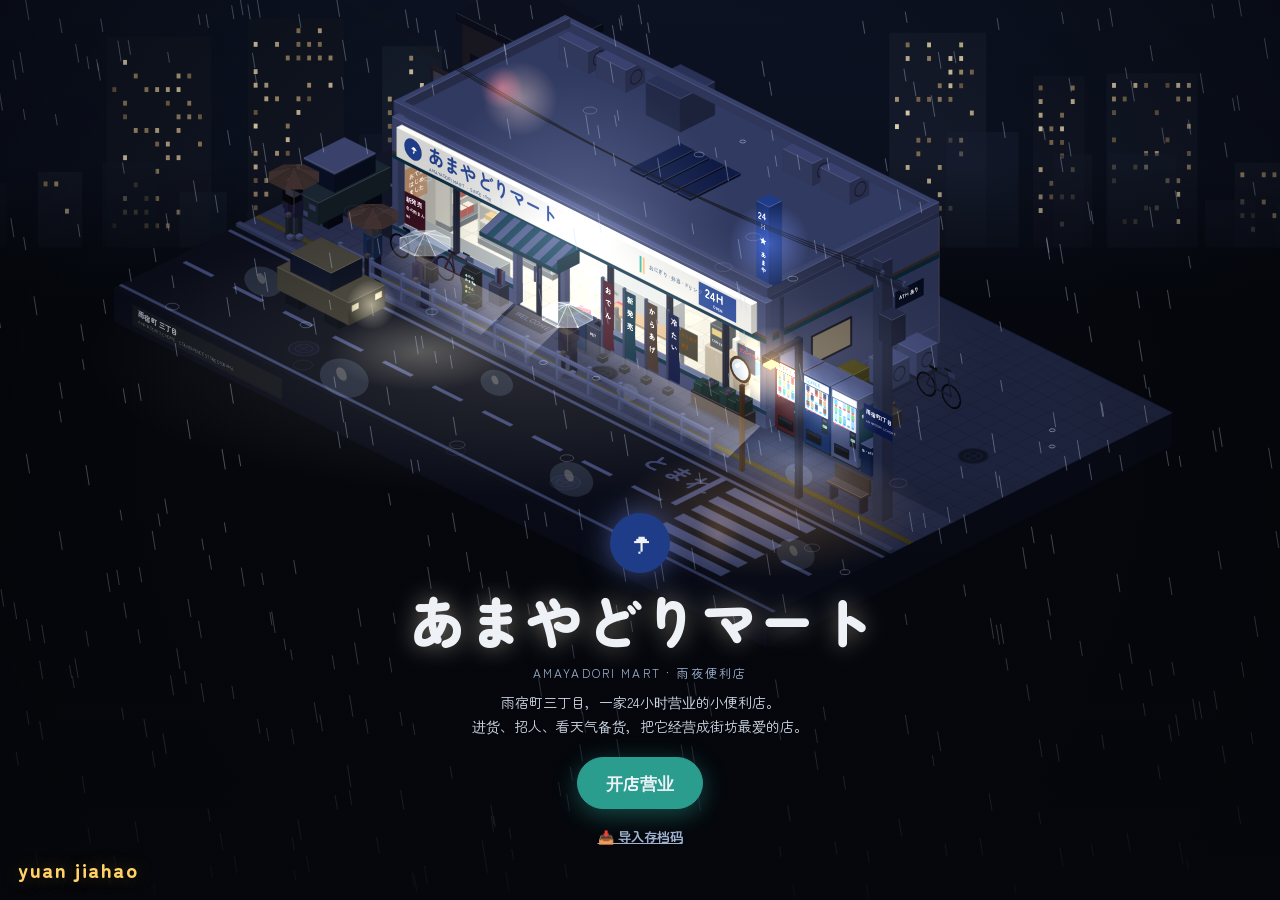
==== commit 255c6184: "Rename index(9).html to index.html" ====
--- a/index.html
+++ b/index.html
@@ -8,21 +8,753 @@
   <meta name="apple-mobile-web-app-capable" content="yes">
   <meta name="apple-mobile-web-app-status-bar-style" content="black-translucent">
   <meta name="apple-mobile-web-app-title" content="雨夜便利店">
-  <link rel="manifest" href="manifest.json">
-  <link rel="icon" href="icons/icon-192.png">
-  <link rel="apple-touch-icon" href="icons/icon-180.png">
+  <link rel="manifest" href="[data-uri]">
+  <link rel="icon" href="[data-uri]">
+  <link rel="apple-touch-icon" href="[data-uri]">
   <title>あまやどりマート · 雨夜便利店</title>
   <meta name="description" content="日式雨夜便利店经营小游戏 · 等距像素风网页游戏">
   <link rel="preconnect" href="https://fonts.googleapis.com">
   <link rel="preconnect" href="https://fonts.gstatic.com" crossorigin>
   <link href="https://fonts.googleapis.com/css2?family=Zen+Maru+Gothic:wght@500;700;900&display=swap" rel="stylesheet">
-  <link rel="stylesheet" href="css/style.css">
+  <style>
+:root {
+  --teal: #2a9d8f;
+  --orange: #f4a261;
+  --red: #e63946;
+  --navy: #1f3c88;
+  --panel: rgba(14, 20, 32, 0.8);
+  --line: rgba(255, 255, 255, 0.12);
+  --font: 'Zen Maru Gothic', 'Hiragino Maru Gothic ProN', 'Yu Gothic', 'Noto Sans JP', 'Microsoft YaHei', sans-serif;
+  --sat: env(safe-area-inset-top, 0px);
+  --sab: env(safe-area-inset-bottom, 0px);
+  --sal: env(safe-area-inset-left, 0px);
+  --sar: env(safe-area-inset-right, 0px);
+}
+
+* { box-sizing: border-box; -webkit-tap-highlight-color: transparent; }
+html, body {
+  margin: 0; height: 100%; overflow: hidden; background: #05070c; font-family: var(--font); color: #eef2f7;
+  overscroll-behavior: none; touch-action: none;
+  -webkit-user-select: none; user-select: none; -webkit-touch-callout: none;
+}
+canvas#game { display: block; touch-action: none; cursor: grab; position: fixed; inset: 0; }
+.hidden { display: none !important; }
+
+button {
+  font-family: inherit; font-weight: 700; font-size: 14px; color: #eef2f7;
+  background: rgba(255, 255, 255, 0.08); border: 1px solid var(--line);
+  border-radius: 999px; padding: 8px 14px; cursor: pointer; min-height: 40px;
+  transition: background .15s, transform .1s;
+}
+button:hover { background: rgba(255, 255, 255, 0.18); }
+button:active { transform: scale(0.95); }
+button.on { background: var(--teal); border-color: var(--teal); }
+button.primary { background: var(--teal); border-color: var(--teal); }
+button.primary:hover { background: #33b3a3; }
+button.danger { background: var(--red); border-color: var(--red); }
+button.link { background: none; border: none; color: #9fb3d1; font-size: 13px; text-decoration: underline; min-height: 32px; }
+
+/* ---------- 标题 ---------- */
+#title {
+  position: fixed; inset: 0; display: flex; align-items: flex-end; justify-content: center;
+  padding: 0 16px calc(5vh + var(--sab)); pointer-events: none;
+  background: linear-gradient(to top, rgba(5, 7, 12, 0.9) 0%, rgba(5, 7, 12, 0) 48%);
+}
+.title-card { text-align: center; pointer-events: auto; animation: rise .9s ease-out both; width: 100%; max-width: 460px; }
+.title-card .logo {
+  width: 60px; height: 60px; margin: 0 auto 6px; border-radius: 50%;
+  background: var(--navy); display: grid; place-items: center; font-size: 34px;
+  box-shadow: 0 0 30px rgba(120, 150, 255, 0.5);
+}
+.title-card h1 { margin: 0; font-size: clamp(30px, 9vw, 56px); font-weight: 900; letter-spacing: 0.04em; text-shadow: 0 0 24px rgba(255, 240, 210, 0.45); white-space: nowrap; }
+.title-card .sub { margin: 4px 0 10px; color: #9fb3d1; letter-spacing: 0.18em; font-size: 12px; }
+.title-card .desc { margin: 0 0 18px; color: #cfd8e6; line-height: 1.7; font-size: 14px; }
+.title-card .btns { display: flex; gap: 12px; justify-content: center; flex-wrap: wrap; }
+.title-card .btns button { font-size: 17px; padding: 12px 28px; min-height: 52px; display: flex; flex-direction: column; align-items: center; justify-content: center; line-height: 1.2; }
+.title-card .btns button small { font-size: 11px; font-weight: 500; opacity: 0.8; }
+.title-card button.primary { box-shadow: 0 6px 24px rgba(42, 157, 143, 0.45); }
+.title-card .hint { margin: 10px 0 0; }
+@keyframes rise { from { opacity: 0; transform: translateY(20px); } to { opacity: 1; transform: none; } }
+
+/* ---------- HUD ---------- */
+.panel {
+  position: fixed; top: calc(12px + var(--sat)); padding: 10px 16px; border-radius: 16px;
+  background: var(--panel); border: 1px solid var(--line); backdrop-filter: blur(8px); -webkit-backdrop-filter: blur(8px);
+  pointer-events: none;
+}
+.panel.tl { left: calc(12px + var(--sal)); }
+.panel.tr { right: calc(12px + var(--sar)); text-align: right; }
+.brand { font-size: 12px; color: #9fb3d1; letter-spacing: 0.08em; }
+#clock { font-size: 34px; font-weight: 900; line-height: 1.1; font-variant-numeric: tabular-nums; }
+#day { font-size: 13px; color: #cfd8e6; }
+.money { font-size: 22px; white-space: nowrap; }
+.money b { font-size: 26px; color: #ffd27a; font-variant-numeric: tabular-nums; }
+.money span { font-size: 13px; color: #9fb3d1; }
+#rep { color: #ffd166; font-size: 15px; letter-spacing: 0.04em; white-space: nowrap; }
+#today { font-size: 12px; color: #9fb3d1; margin-top: 2px; white-space: nowrap; }
+
+#toolbar {
+  position: fixed; left: 50%; bottom: calc(14px + var(--sab)); transform: translateX(-50%);
+  display: flex; gap: 6px; padding: 7px; border-radius: 999px;
+  background: var(--panel); border: 1px solid var(--line); backdrop-filter: blur(8px); -webkit-backdrop-filter: blur(8px);
+}
+#toolbar button { font-size: 13px; padding: 7px 13px; display: flex; align-items: center; gap: 5px; white-space: nowrap; }
+#toolbar button i { font-style: normal; font-size: 15px; }
+
+#help {
+  position: fixed; left: calc(14px + var(--sal)); bottom: calc(16px + var(--sab)); font-size: 12px; line-height: 1.7;
+  padding: 10px 14px; border-radius: 14px; background: var(--panel); border: 1px solid var(--line);
+  color: #cfd8e6; pointer-events: none;
+}
+#help b { display: block; color: #fff; font-size: 13px; margin-bottom: 2px; }
+
+#toasts {
+  position: fixed; top: calc(16px + var(--sat)); left: 50%; transform: translateX(-50%);
+  display: flex; flex-direction: column; gap: 6px; align-items: center; pointer-events: none; z-index: 30;
+  width: max-content; max-width: 92vw;
+}
+.toast {
+  padding: 8px 16px; border-radius: 16px; font-size: 14px; font-weight: 700; text-align: center;
+  background: rgba(14, 20, 32, 0.92); border: 1px solid var(--line);
+  animation: rise .3s ease-out both; transition: opacity .5s, transform .5s;
+}
+.toast.out { opacity: 0; transform: translateY(-8px); }
+
+/* ---------- 弹窗 ---------- */
+#modal {
+  position: fixed; inset: 0; z-index: 20; display: flex; align-items: center; justify-content: center;
+  background: rgba(3, 5, 10, 0.55); backdrop-filter: blur(3px); -webkit-backdrop-filter: blur(3px);
+  animation: fade .2s ease-out both;
+}
+.sheet {
+  width: min(440px, 92vw); max-height: 86vh; overflow-y: auto; padding: 20px 20px 18px;
+  background: #121a29; border: 1px solid var(--line); border-radius: 22px;
+  box-shadow: 0 20px 60px rgba(0, 0, 0, 0.5); animation: rise .25s ease-out both;
+  -webkit-user-select: text; user-select: text; touch-action: pan-y;
+}
+.sheet h2 { margin: 0 0 10px; font-size: 20px; }
+.sheet p { margin: 0 0 14px; color: #cfd8e6; font-size: 14px; line-height: 1.7; }
+.sheet p.note { font-size: 12px; color: #8b9ab1; margin: 14px 0 0; }
+.sheet code { background: rgba(255,255,255,0.1); padding: 1px 6px; border-radius: 6px; }
+.sheet .row { display: flex; gap: 10px; justify-content: flex-end; margin-top: 6px; }
+.sheet .row button { flex: 1; min-height: 46px; font-size: 15px; }
+.sheet .grid { display: grid; grid-template-columns: 1fr 1fr; gap: 8px; }
+.sheet .grid button { min-height: 48px; border-radius: 14px; font-size: 14px; }
+.sheet .grid .wide { grid-column: span 2; }
+.sheet textarea {
+  width: 100%; height: 96px; resize: none; margin-bottom: 12px; padding: 10px;
+  border-radius: 12px; border: 1px solid var(--line); background: #0a0f19; color: #dbe6f5;
+  font: 12px/1.4 ui-monospace, Menlo, Consolas, monospace; word-break: break-all;
+  -webkit-user-select: text; user-select: text;
+}
+.tut { list-style: none; margin: 0 0 14px; padding: 0; display: grid; gap: 10px; }
+.tut li { display: flex; gap: 12px; align-items: flex-start; background: rgba(255,255,255,0.05); border-radius: 14px; padding: 10px 12px; font-size: 13px; color: #cfd8e6; line-height: 1.6; }
+.tut li span { font-size: 26px; line-height: 1.2; }
+.tut li b { display: block; color: #fff; font-size: 15px; }
+.tut em { font-style: normal; font-weight: 700; }
+.tut em.o { color: var(--orange); } .tut em.r { color: #ff6b6b; }
+@keyframes fade { from { opacity: 0; } to { opacity: 1; } }
+
+/* ---------- 手机竖屏 ---------- */
+@media (max-width: 760px) {
+  #help { display: none; }
+  .panel { padding: 7px 12px; border-radius: 14px; }
+  .brand { display: none; }
+  #clock { font-size: 24px; }
+  #day { font-size: 12px; }
+  .money { font-size: 16px; }
+  .money b { font-size: 20px; }
+  #rep { font-size: 13px; }
+  #today { font-size: 11px; }
+  #toasts { top: calc(84px + var(--sat)); }
+  .toast { font-size: 13px; padding: 7px 14px; }
+  #toolbar { gap: 4px; padding: 6px; border-radius: 22px; width: calc(100vw - 20px - var(--sal) - var(--sar)); max-width: 420px; justify-content: space-between; }
+  #toolbar button { flex: 1; flex-direction: column; gap: 0; padding: 5px 0 4px; min-height: 52px; border-radius: 16px; font-size: 10px; font-weight: 500; }
+  #toolbar button i { font-size: 20px; line-height: 1.2; }
+  #modal { align-items: flex-end; }
+  .sheet {
+    width: 100vw; max-width: 560px; border-radius: 22px 22px 0 0; max-height: 82vh;
+    padding: 18px 16px calc(16px + var(--sab)); animation: slideup .28s ease-out both;
+  }
+  .title-card .desc { font-size: 13px; }
+}
+@keyframes slideup { from { transform: translateY(100%); } to { transform: none; } }
+
+/* ---------- 手机横屏 (高度很小) ---------- */
+@media (max-height: 500px) and (orientation: landscape) {
+  #help { display: none; }
+  .panel { padding: 5px 10px; top: calc(8px + var(--sat)); }
+  .brand, #today { display: none; }
+  #clock { font-size: 20px; }
+  .money { font-size: 15px; }
+  .money b { font-size: 17px; }
+  #toasts { top: calc(10px + var(--sat)); }
+  #toolbar { bottom: calc(6px + var(--sab)); padding: 4px; gap: 4px; border-radius: 18px; width: auto; }
+  #toolbar button { padding: 3px 12px; min-height: 40px; min-width: 52px; flex: none; flex-direction: column; gap: 0; font-size: 9px; border-radius: 14px; }
+  #toolbar button i { font-size: 16px; }
+  #title { padding-bottom: calc(10px + var(--sab)); }
+  .title-card .logo, .title-card .desc { display: none; }
+  .title-card h1 { font-size: 30px; }
+  .sheet { max-height: 92vh; }
+}
+
+/* =========================================================
+ * 管理面板 (进货 / 人员 / 财报 / 天气)
+ * ========================================================= */
+#toolbar button.alert { box-shadow: 0 0 0 2px #e63946 inset; animation: pulse 1.2s infinite; }
+@keyframes pulse { 50% { background: rgba(230, 57, 70, 0.35); } }
+button:disabled { opacity: 0.4; cursor: not-allowed; }
+button.sm { min-height: 32px; padding: 5px 12px; font-size: 13px; }
+
+.sheet.big {
+  width: min(760px, 96vw); height: min(88vh, 860px); max-height: none; padding: 0;
+  display: flex; flex-direction: column; overflow: hidden; user-select: none; -webkit-user-select: none;
+}
+.ph { display: flex; align-items: center; gap: 10px; padding: 16px 18px 10px; }
+.ph h2 { margin: 0; font-size: 20px; flex: 1; }
+.pmoney { font-weight: 700; color: #ffd27a; font-variant-numeric: tabular-nums; }
+.ph .x { min-height: 36px; width: 36px; padding: 0; border-radius: 50%; font-size: 15px; }
+.tabs { display: flex; gap: 6px; padding: 0 18px 10px; overflow-x: auto; scrollbar-width: none; flex-shrink: 0; }
+.tabs::-webkit-scrollbar { display: none; }
+.tabs button { white-space: nowrap; min-height: 34px; padding: 6px 13px; font-size: 13px; }
+.pbody { flex: 1; overflow-y: auto; padding: 4px 18px 16px; touch-action: pan-y; -webkit-overflow-scrolling: touch; }
+.pfoot { padding: 10px 18px calc(12px + var(--sab)); border-top: 1px solid var(--line); background: #0f1623; }
+.pfoot .row { margin-top: 6px; }
+.muted { color: #8b9ab1; font-size: 12px; }
+.note { color: #8b9ab1; font-size: 12px; line-height: 1.6; }
+.empty { text-align: center; color: #9fb3d1; padding: 40px 10px; line-height: 1.8; }
+.good { color: #6ee7a8 !important; } .bad { color: #ff8a8a !important; }
+em.good, em.bad, em.new { font-style: normal; font-size: 11px; padding: 1px 6px; border-radius: 6px; background: rgba(255,255,255,0.08); }
+em.new { color: #ffd27a; }
+
+/* 进货 */
+.plist { display: grid; gap: 8px; }
+.pcard { display: grid; grid-template-columns: 46px 1fr auto; gap: 10px; align-items: center; padding: 10px 12px; border-radius: 14px; background: rgba(255,255,255,0.05); border: 1px solid var(--line); }
+.pcard.dim { opacity: 0.75; border-style: dashed; }
+.pe { font-size: 32px; text-align: center; }
+.pinfo b { font-size: 15px; } .pinfo small { color: #9fb3d1; }
+.pmeta { font-size: 12px; color: #9fb3d1; margin: 3px 0; }
+.pmeta i { font-style: normal; font-weight: 700; } .pmeta i.up { color: #ff8a8a; } .pmeta i.down { color: #6ee7a8; }
+.pstock { display: flex; gap: 10px; font-size: 12px; color: #cfd8e6; flex-wrap: wrap; }
+.pstock b { color: #fff; } .pstock .inc { color: #ffd27a; }
+.pctl { display: flex; flex-direction: column; align-items: flex-end; gap: 4px; }
+.price { display: flex; align-items: center; gap: 4px; }
+.price button { min-height: 30px; width: 30px; padding: 0; font-size: 16px; }
+.price span { min-width: 54px; text-align: center; font-weight: 700; font-variant-numeric: tabular-nums; }
+.margin { font-size: 11px; color: #9fb3d1; }
+.pctl .primary { display: flex; flex-direction: column; line-height: 1.2; border-radius: 12px; }
+.pctl .primary small { font-size: 11px; opacity: 0.85; font-weight: 500; }
+.lockcard { text-align: center; padding: 30px 16px; background: rgba(255,255,255,0.04); border-radius: 18px; border: 1px dashed var(--line); }
+.lockcard .big { font-size: 54px; } .lockcard h3 { margin: 6px 0; } .lockcard p { color: #cfd8e6; font-size: 14px; }
+.lockcard button { font-size: 16px; padding: 12px 26px; }
+
+/* 人员 */
+.scard { display: grid; grid-template-columns: 84px 1fr; gap: 12px; padding: 12px; margin-bottom: 10px; border-radius: 16px; background: rgba(255,255,255,0.05); border: 1px solid var(--line); }
+.scard img { width: 84px; height: 105px; border-radius: 10px; object-fit: cover; background: #ddd; }
+.sname b { font-size: 16px; } .sname small { color: #9fb3d1; font-size: 12px; }
+.dot { font-size: 11px; padding: 1px 8px; border-radius: 99px; background: rgba(255,255,255,0.1); color: #9fb3d1; margin-left: 4px; }
+.dot.on { background: rgba(82, 183, 136, 0.25); color: #6ee7a8; }
+.chips { display: flex; flex-wrap: wrap; gap: 4px; margin: 6px 0; }
+.chip { font-size: 11px; padding: 2px 8px; border-radius: 99px; background: rgba(244, 162, 97, 0.18); color: #ffc999; border: 1px solid rgba(244,162,97,0.3); white-space: nowrap; }
+.chip i { font-style: normal; opacity: 0.6; margin-left: 4px; }
+.stats { display: grid; grid-template-columns: 1fr 1fr; gap: 3px 12px; font-size: 12px; color: #cfd8e6; margin: 4px 0 6px; }
+.stats label { display: flex; align-items: center; gap: 6px; }
+.stats.wide label i { font-style: normal; color: #fff; width: 10px; }
+.bar { flex: 1; height: 6px; border-radius: 3px; background: rgba(255,255,255,0.1); overflow: hidden; display: inline-block; min-width: 40px; }
+.bar > span { display: block; height: 100%; background: linear-gradient(90deg, #f4a261, #ffd166); border-radius: 3px; }
+.bar.teal > span { background: linear-gradient(90deg, #2a9d8f, #6ee7a8); }
+.mini { display: flex; flex-wrap: wrap; gap: 2px 12px; font-size: 12px; color: #cfd8e6; }
+.stars { color: #ffd166; letter-spacing: -1px; } .stars i { color: rgba(255,255,255,0.15); font-style: normal; }
+.seg { display: flex; align-items: center; gap: 4px; margin: 4px 0; font-size: 12px; color: #9fb3d1; flex-wrap: wrap; }
+.seg span { width: 30px; }
+.seg button { min-height: 28px; padding: 3px 10px; font-size: 12px; }
+.sfoot { display: flex; justify-content: space-between; align-items: center; gap: 8px; margin-top: 6px; font-size: 13px; flex-wrap: wrap; }
+.sfoot b { color: #ffd27a; }
+.adbar { display: flex; align-items: center; justify-content: space-between; gap: 10px; padding: 10px 12px; margin-bottom: 10px; border-radius: 14px; background: rgba(42,157,143,0.15); font-size: 13px; flex-wrap: wrap; }
+
+/* 简历 (履歴書风格) */
+.resume { background: #fbfaf5; color: #222; border-radius: 10px; padding: 16px; font-size: 13px; line-height: 1.6; -webkit-user-select: text; user-select: text; }
+.rhead { display: flex; justify-content: space-between; align-items: flex-end; border-bottom: 2px solid #222; padding-bottom: 4px; margin-bottom: 10px; }
+.rtitle { font-size: 22px; font-weight: 900; letter-spacing: 0.3em; } .rtitle small { font-size: 12px; letter-spacing: 0; color: #777; }
+.rdate { font-size: 12px; color: #555; }
+.rtop { display: grid; grid-template-columns: 1fr 96px; gap: 12px; margin-bottom: 10px; }
+.rtop img { width: 96px; height: 120px; border: 1px solid #999; object-fit: cover; }
+.resume table { width: 100%; border-collapse: collapse; }
+.resume th, .resume td { border: 1px solid #bbb; padding: 4px 8px; text-align: left; vertical-align: top; }
+.resume th { background: #efece2; width: 64px; font-weight: 700; white-space: nowrap; }
+.resume td.nm { font-size: 18px; font-weight: 700; }
+.resume .rt th { text-align: center; width: auto; }
+.resume .r { text-align: right; white-space: nowrap; }
+.rbox { border: 1px solid #bbb; border-top: none; padding: 6px 8px; }
+.rt + .rbox { border-top: 1px solid #bbb; margin-top: 10px; }
+.rbox b { display: block; font-size: 12px; color: #666; }
+.rbox.memo { background: #fff8e1; margin-top: 10px; border: 1px dashed #d4a017; }
+.rbox.memo .chip { background: #ffe8c2; color: #8a5300; border-color: #f4c27a; }
+.rbox.memo .stats { color: #333; } .rbox.memo .stats.wide label i { color: #333; }
+.rbox.memo .bar { background: rgba(0,0,0,0.1); }
+
+/* 财报 */
+.kpis { display: grid; grid-template-columns: repeat(4, 1fr); gap: 8px; margin-bottom: 12px; }
+.kpi { padding: 10px; border-radius: 14px; background: rgba(255,255,255,0.05); border: 1px solid var(--line); }
+.kpi small { display: block; color: #9fb3d1; font-size: 12px; } .kpi b { font-size: 20px; font-variant-numeric: tabular-nums; }
+.kpi i { display: block; font-style: normal; font-size: 11px; color: #8b9ab1; }
+.ftable { width: 100%; border-collapse: collapse; font-size: 14px; margin-bottom: 12px; }
+.ftable th { text-align: left; color: #9fb3d1; font-size: 12px; padding: 8px 4px 2px; font-weight: 500; }
+.ftable td { padding: 6px 4px; border-bottom: 1px solid var(--line); font-variant-numeric: tabular-nums; }
+.ftable .r { text-align: right; } .ftable tr.sum td { font-weight: 900; font-size: 16px; border-bottom: none; }
+.ftable.small { font-size: 12px; } .ftable.small small { color: #ffd27a; }
+.losses { display: flex; flex-wrap: wrap; gap: 6px 14px; padding: 10px 12px; border-radius: 12px; background: rgba(230,57,70,0.12); font-size: 13px; }
+.losses > b { width: 100%; }
+.chart { display: flex; align-items: flex-end; gap: 4px; height: 170px; padding: 8px 0; }
+.chart .col { flex: 1; display: flex; flex-direction: column; align-items: center; height: 100%; }
+.chart .bars { flex: 1; width: 100%; display: flex; align-items: flex-end; justify-content: center; gap: 2px; }
+.chart .bars span { width: 40%; border-radius: 3px 3px 0 0; min-height: 1px; }
+.chart .s, .legend .s { background: #2a9d8f; } .chart .c, .legend .c { background: #f4a261; }
+.chart .partial .bars span { opacity: 0.55; }
+.chart small { font-size: 9px; color: #8b9ab1; margin-top: 3px; white-space: nowrap; }
+.legend { display: flex; gap: 6px; align-items: center; font-size: 12px; color: #9fb3d1; margin-bottom: 8px; }
+.legend span { width: 12px; height: 12px; border-radius: 3px; display: inline-block; }
+.rank { display: grid; gap: 6px; }
+.rk { display: grid; grid-template-columns: 22px 30px 1fr 1fr 70px; gap: 8px; align-items: center; font-size: 13px; }
+.rk .no { color: #9fb3d1; text-align: center; } .rk .e { font-size: 22px; }
+.rk .n small { display: block; font-size: 11px; color: #8b9ab1; } .rk .v { text-align: right; font-size: 12px; color: #9fb3d1; } .rk .v b { color: #fff; }
+
+/* 天气 */
+.wnow { display: grid; grid-template-columns: auto 1fr; gap: 4px 12px; align-items: center; padding: 0 18px 10px; }
+.wnow .big { font-size: 42px; }
+.wnow b { font-size: 26px; display: block; } .wnow small { color: #9fb3d1; }
+.wnow p { grid-column: span 2; margin: 4px 0 0; font-size: 12px; color: #8b9ab1; line-height: 1.6; }
+.wlist { display: grid; gap: 6px; align-content: start; }
+.wrow { display: grid; grid-template-columns: 72px 64px 66px 52px 1fr; gap: 8px; align-items: center; padding: 8px 12px; border-radius: 14px; background: rgba(255,255,255,0.04); border: 1px solid transparent; }
+.wrow.today { background: rgba(42,157,143,0.18); border-color: rgba(42,157,143,0.5); }
+.wrow.we .wd b { color: #ffb4a2; }
+.wd b { display: block; font-size: 16px; } .wd small, .wi small { color: #9fb3d1; font-size: 11px; white-space: nowrap; }
+.wd em { display: inline-block; font-style: normal; font-size: 10px; padding: 0 6px; border-radius: 6px; background: #2a9d8f; color: #fff; margin-top: 2px; }
+.wi { display: flex; flex-direction: column; align-items: center; } .wi span { font-size: 26px; line-height: 1.1; }
+.wt b { color: #ff9f8a; font-size: 16px; } .wt span { color: #8ecae6; margin-left: 4px; }
+.wp { font-size: 12px; color: #8ecae6; }
+.wc { font-size: 13px; } .wc b { font-size: 16px; } .wc small { color: #8b9ab1; margin-left: 3px; } .wc i { display: block; font-style: normal; font-size: 11px; color: #6ee7a8; }
+.wev { grid-column: 1 / -1; font-size: 12px; padding: 4px 10px; border-radius: 8px; background: rgba(255, 209, 102, 0.14); color: #ffd166; }
+.wev small { color: #cfd8e6; margin-left: 8px; }
+
+@media (max-width: 760px) {
+  .sheet.big { width: 100vw; height: 90vh; border-radius: 22px 22px 0 0; }
+  .ph { padding: 14px 14px 8px; } .tabs { padding: 0 14px 8px; } .pbody { padding: 4px 12px 14px; }
+  .pfoot { padding: 8px 12px calc(10px + var(--sab)); }
+  .pfoot .row button { font-size: 13px; padding: 8px 6px; }
+  .pcard { grid-template-columns: 36px 1fr; }
+  .pe { font-size: 26px; }
+  .pctl { grid-column: 1 / -1; flex-direction: row; justify-content: space-between; align-items: center; }
+  .pctl .primary { flex-direction: row; gap: 6px; align-items: baseline; }
+  .scard { grid-template-columns: 64px 1fr; gap: 10px; padding: 10px; }
+  .scard img { width: 64px; height: 80px; }
+  .kpis { grid-template-columns: 1fr 1fr; }
+  .rk { grid-template-columns: 20px 26px 1fr 60px; } .rk .bar { display: none; }
+  .wrow { grid-template-columns: 50px 46px 58px 1fr; padding: 8px 10px; gap: 6px; }
+  .wrow .wp { display: none; }
+  .wd b { font-size: 14px; } .wi span { font-size: 22px; }
+  .rtop { grid-template-columns: 1fr 80px; } .rtop img { width: 80px; height: 100px; }
+  .resume { padding: 12px; font-size: 12px; }
+}
+@media (max-width: 380px) {
+  #toolbar button { font-size: 9px; }
+  #toolbar button i { font-size: 18px; }
+}
+@media (max-height: 500px) and (orientation: landscape) {
+  .sheet.big { height: 94vh; }
+}
+
+/* =========================================================
+ * 漫画风 (body.manga)
+ * ========================================================= */
+.vchip { display: inline-block; width: 26px; height: 40px; border-radius: 4px; border: 2px solid rgba(255,255,255,0.5); }
+body.manga { background: #fff; color: #111; }
+body.manga .panel, body.manga #toolbar, body.manga #help, body.manga .toast, body.manga .sheet {
+  background: #fff; color: #111; border: 2.5px solid #111; box-shadow: 4px 4px 0 #111; backdrop-filter: none;
+}
+body.manga .panel .brand, body.manga #day, body.manga #today, body.manga .money span, body.manga .muted, body.manga .note, body.manga .pmeta, body.manga .sname small, body.manga .pinfo small { color: #444; }
+body.manga .money b, body.manga .pmoney, body.manga .sfoot b, body.manga #rep { color: #111; }
+body.manga button { background: #fff; color: #111; border: 2px solid #111; box-shadow: 2px 2px 0 #111; }
+body.manga button:hover { background: #f0f0f0; }
+body.manga button.on, body.manga button.primary { background: #111; color: #fff; border-color: #111; }
+body.manga button.danger { background: #fff; color: #111; background-image: repeating-linear-gradient(45deg, #111 0 2px, #fff 2px 6px); color: #111; }
+body.manga .title-card h1 { color: #111; text-shadow: 3px 3px 0 #fff, -2px -2px 0 #fff, 4px 4px 0 #111; }
+body.manga .title-card .sub, body.manga .title-card .desc { color: #111; background: #fff; display: inline-block; padding: 2px 8px; border: 2px solid #111; }
+body.manga #title { background: radial-gradient(circle at 50% 120%, rgba(255,255,255,0.95) 0 30%, rgba(255,255,255,0) 60%); }
+body.manga .title-card .logo { background: #111; box-shadow: none; }
+body.manga .pcard, body.manga .scard, body.manga .kpi, body.manga .wrow, body.manga .tut li, body.manga .lockcard, body.manga .adbar, body.manga .losses {
+  background: #fff; border: 2px solid #111; color: #111;
+}
+body.manga .wrow.today { background: repeating-radial-gradient(circle at 2px 2px, #ccc 0 1px, #fff 1px 5px); }
+body.manga .pfoot { background: #fff; border-top: 2.5px solid #111; }
+body.manga .chip { background: #fff; color: #111; border: 1.5px solid #111; }
+body.manga .bar { background: #ddd; border: 1px solid #111; } body.manga .bar > span { background: #111; }
+body.manga .stars { color: #111; } body.manga .stars i { color: #ccc; }
+body.manga .dot.on { background: #111; color: #fff; }
+body.manga .good { color: #111 !important; font-weight: 900; } body.manga .bad { color: #111 !important; text-decoration: underline wavy; }
+body.manga .chart .s, body.manga .legend .s { background: #111; } body.manga .chart .c, body.manga .legend .c { background: repeating-linear-gradient(45deg, #111 0 2px, #fff 2px 5px); border: 1px solid #111; }
+body.manga .ftable td { border-bottom: 1.5px solid #111; }
+body.manga .wt b, body.manga .wt span, body.manga .wp, body.manga .wc i, body.manga .wev { color: #111; }
+body.manga .wev { background: #fff; border: 1.5px dashed #111; }
+body.manga #modal { background: rgba(255,255,255,0.6); }
+body.manga .resume { border: 2.5px solid #111; }
+body.manga .ph h2 { font-weight: 900; }
+body.manga .tut em.o, body.manga .tut em.r { color: #111; text-decoration: underline; }
+body.manga #toolbar button.alert { box-shadow: 0 0 0 3px #111 inset; animation: none; background: repeating-linear-gradient(45deg, #fff 0 4px, #ddd 4px 8px); }
+body.manga .toast { border-radius: 18px; font-weight: 900; }
+body.manga .mini, body.manga .stats, body.manga .seg, body.manga .pstock, body.manga .margin, body.manga .kpi small, body.manga .kpi i, body.manga .wd small, body.manga .wi small, body.manga .rk .n small, body.manga .rk .v { color: #222; }
+
+/* =========================================================
+ * v5: 更大的工具栏 / 新闻按钮 / 报纸
+ * ========================================================= */
+#toolbar { gap: 8px; padding: 9px; bottom: calc(16px + var(--sab)); border-radius: 26px; }
+#toolbar button { flex-direction: column; gap: 2px; min-width: 82px; min-height: 64px; padding: 8px 14px; font-size: 14px; border-radius: 18px; }
+#toolbar button i { font-size: 24px; line-height: 1.15; }
+
+#btn-news {
+  position: fixed; left: calc(14px + var(--sal)); top: calc(132px + var(--sat)); z-index: 5;
+  display: flex; flex-direction: column; align-items: center; gap: 2px;
+  min-width: 76px; min-height: 76px; padding: 8px 10px; border-radius: 22px; font-size: 14px;
+  background: var(--panel); border: 1px solid var(--line); backdrop-filter: blur(8px); -webkit-backdrop-filter: blur(8px);
+}
+#btn-news i { font-style: normal; font-size: 30px; line-height: 1.1; }
+#btn-news .dot-new { display: none; position: absolute; top: 6px; right: 6px; width: 14px; height: 14px; border-radius: 50%; background: #e63946; border: 2px solid #fff; }
+#btn-news.unread .dot-new { display: block; animation: pulse2 1.4s infinite; }
+@keyframes pulse2 { 50% { transform: scale(1.3); } }
+body.manga #btn-news { background: #fff; color: #111; border: 2.5px solid #111; box-shadow: 3px 3px 0 #111; }
+
+.paper { background: #f7f3e8; color: #222; border-radius: 10px; padding: 16px 18px; font-family: 'Noto Serif JP', 'Songti SC', 'SimSun', serif; -webkit-user-select: text; user-select: text; }
+.masthead { text-align: center; border-bottom: 3px double #222; padding-bottom: 8px; margin-bottom: 12px; }
+.mt-title { font-size: 30px; font-weight: 900; letter-spacing: 0.25em; }
+.mt-title small { font-size: 11px; letter-spacing: 0.15em; color: #666; display: block; }
+.mt-sub { font-size: 12px; color: #555; border-top: 1px solid #222; margin-top: 6px; padding-top: 4px; }
+.headline { display: grid; grid-template-columns: 70px 1fr; gap: 12px; padding-bottom: 12px; border-bottom: 1px solid #bbb; margin-bottom: 12px; }
+.hl-icon { font-size: 48px; text-align: center; }
+.headline h3 { margin: 4px 0; font-size: 21px; line-height: 1.35; }
+.headline p, .nitem p { margin: 4px 0; font-size: 13px; line-height: 1.7; color: #333; }
+.ntag { display: inline-block; font-size: 11px; padding: 1px 8px; background: #222; color: #f7f3e8; border-radius: 3px; font-family: var(--font); }
+.ncols { display: grid; grid-template-columns: 1fr 1fr; gap: 12px 16px; }
+.nitem { border-left: 2px solid #ccc; padding-left: 10px; }
+.ni-h { display: flex; align-items: center; gap: 6px; }
+.ni-icon { font-size: 22px; }
+.nitem h4 { margin: 4px 0 0; font-size: 15px; line-height: 1.4; }
+.eff { display: inline-block; margin-top: 4px; font-size: 12px; font-weight: 700; color: #8b1e1e; background: #ffe8c2; padding: 2px 8px; border-radius: 4px; font-family: var(--font); }
+
+@media (max-width: 760px) {
+  #toolbar { gap: 4px; padding: 6px; border-radius: 24px; width: calc(100vw - 12px - var(--sal) - var(--sar)); max-width: 520px; bottom: calc(8px + var(--sab)); }
+  #toolbar button { flex: 1; min-width: 0; min-height: 66px; padding: 6px 0 5px; font-size: 12px; font-weight: 700; border-radius: 18px; }
+  #toolbar button span { display: block; }
+  #toolbar button i { font-size: 26px; }
+  #btn-news { top: calc(94px + var(--sat)); left: calc(10px + var(--sal)); min-width: 62px; min-height: 62px; font-size: 12px; border-radius: 18px; padding: 6px 8px; }
+  #btn-news i { font-size: 26px; }
+  #toasts { top: calc(160px + var(--sat)); }
+  .ncols { grid-template-columns: 1fr; }
+  .headline { grid-template-columns: 52px 1fr; } .hl-icon { font-size: 38px; }
+  .mt-title { font-size: 24px; }
+}
+@media (max-width: 380px) {
+  #toolbar button { font-size: 11px; } #toolbar button i { font-size: 23px; }
+}
+@media (max-height: 500px) and (orientation: landscape) {
+  #toolbar { bottom: calc(6px + var(--sab)); padding: 5px; gap: 5px; width: auto; }
+  #toolbar button { min-height: 52px; min-width: 66px; padding: 4px 10px; font-size: 11px; flex: none; }
+  #toolbar button i { font-size: 20px; }
+  #btn-news { top: calc(64px + var(--sat)); min-width: 56px; min-height: 56px; }
+  #btn-news i { font-size: 22px; }
+}
+@media (max-width: 1240px) { #help { display: none; } }
+
+/* =========================================================
+ * v6: 收入面板 / 左侧按钮 / 标签箭头 / 管理货架
+ * ========================================================= */
+#hud-money { min-width: 230px; padding: 12px 16px 10px; }
+#hud-money .money { font-size: 22px; line-height: 1.1; }
+#hud-money .money b { font-size: 38px; font-weight: 900; color: #ffd27a; text-shadow: 0 0 18px rgba(255,210,122,0.35); display: inline-block; transition: transform .15s; }
+#hud-money .money b.bump { animation: bump .45s ease-out; }
+@keyframes bump { 30% { transform: scale(1.18); color: #fff3c4; } 100% { transform: scale(1); } }
+#hud-money .income { display: flex; justify-content: flex-end; align-items: baseline; gap: 8px; margin-top: 2px; }
+#hud-money .income span { font-size: 12px; color: #9fb3d1; }
+#hud-money .income b { font-size: 24px; color: #6ee7a8; font-variant-numeric: tabular-nums; text-shadow: 0 0 12px rgba(110,231,168,0.3); }
+.goal { margin-top: 6px; }
+.gbar { height: 9px; border-radius: 5px; background: rgba(255,255,255,0.12); overflow: hidden; }
+.gbar span { display: block; height: 100%; width: 0; border-radius: 5px; background: linear-gradient(90deg, #2a9d8f, #6ee7a8, #ffd166); transition: width .5s; }
+#hud-money.hit .gbar span { background: linear-gradient(90deg, #ffd166, #f4a261, #ffd166); background-size: 200% 100%; animation: shine 1.5s linear infinite; }
+@keyframes shine { to { background-position: -200% 0; } }
+.gtext { display: flex; justify-content: space-between; gap: 8px; font-size: 11px; color: #9fb3d1; margin-top: 3px; white-space: nowrap; }
+#streak { color: #ffb36b; font-weight: 700; }
+.hsub { display: flex; justify-content: space-between; gap: 10px; margin-top: 4px; font-size: 12px; color: #9fb3d1; }
+.hsub #rep { font-size: 13px; }
+.mpop { position: absolute; right: 18px; top: 8px; font-weight: 900; font-size: 22px; color: #6ee7a8; text-shadow: 0 2px 6px rgba(0,0,0,0.6); pointer-events: none; animation: mpop 1.3s ease-out forwards; }
+@keyframes mpop { 0% { opacity: 0; transform: translateY(8px) scale(0.7); } 15% { opacity: 1; transform: translateY(0) scale(1.15); } 100% { opacity: 0; transform: translateY(-34px) scale(1); } }
+#confetti { position: fixed; inset: 0; pointer-events: none; z-index: 40; overflow: hidden; }
+#confetti i { position: absolute; top: 70px; width: 8px; height: 13px; border-radius: 2px; animation: conf 2.2s cubic-bezier(.2,.6,.4,1) forwards; }
+@keyframes conf { 0% { transform: translate(0, 0) rotate(0); opacity: 1; } 100% { transform: translate(var(--dx), 70vh) rotate(var(--rot)); opacity: 0; } }
+
+.sidebtn {
+  position: fixed; left: calc(14px + var(--sal)); z-index: 5;
+  display: flex; flex-direction: column; align-items: center; gap: 2px;
+  min-width: 80px; min-height: 76px; padding: 8px 8px; border-radius: 22px; font-size: 13px;
+  background: var(--panel); border: 1px solid var(--line); backdrop-filter: blur(8px); -webkit-backdrop-filter: blur(8px);
+}
+.sidebtn i { font-style: normal; font-size: 30px; line-height: 1.1; }
+.sidebtn .dot-new { display: none; position: absolute; top: 6px; right: 6px; width: 14px; height: 14px; border-radius: 50%; background: #e63946; border: 2px solid #fff; }
+.sidebtn.unread .dot-new { display: block; animation: pulse2 1.4s infinite; }
+#btn-news { top: calc(132px + var(--sat)); }
+#btn-shelf { top: calc(220px + var(--sat)); }
+body.manga .sidebtn { background: #fff; color: #111; border: 2.5px solid #111; box-shadow: 3px 3px 0 #111; }
+body.manga #hud-money .money b, body.manga #hud-money .income b { color: #111; text-shadow: none; }
+body.manga .gbar { background: #fff; border: 1.5px solid #111; } body.manga .gbar span { background: #111 !important; }
+
+.tabwrap { position: relative; display: flex; align-items: center; padding: 0 18px 10px; gap: 4px; flex-shrink: 0; }
+.tabwrap .tabs { padding: 0; flex: 1; scroll-behavior: auto; cursor: grab; user-select: none; }
+.tabwrap .tabs.dragging { cursor: grabbing; }
+.tabwrap .tabs.dragging button { pointer-events: none; }
+.tarrow { flex: none; width: 34px; min-height: 34px; padding: 0; border-radius: 50%; font-size: 22px; line-height: 1; opacity: 0.25; pointer-events: none; }
+.tabwrap.can-l .tarrow.l, .tabwrap.can-r .tarrow.r { opacity: 1; pointer-events: auto; background: #2a9d8f; border-color: #2a9d8f; }
+
+.warnbtn { margin-left: auto; background: rgba(230,57,70,0.25) !important; border-color: #e63946 !important; }
+.warnbox { display: flex; gap: 12px; align-items: center; justify-content: space-between; padding: 12px 14px; border-radius: 14px; background: rgba(230,57,70,0.14); border: 1px solid rgba(230,57,70,0.5); margin-bottom: 12px; flex-wrap: wrap; font-size: 13px; }
+.fxgrid { display: grid; grid-template-columns: repeat(auto-fill, minmax(200px, 1fr)); gap: 10px; }
+.fxcard { display: flex; flex-direction: column; align-items: stretch; gap: 8px; text-align: left; padding: 12px; border-radius: 16px; min-height: 0; background: rgba(255,255,255,0.05); border: 1px solid var(--line); }
+.fxcard:hover { background: rgba(255,255,255,0.1); transform: translateY(-2px); }
+.fxcard.locked { opacity: 0.5; }
+.fx-h b { display: block; font-size: 15px; } .fx-h small { color: #9fb3d1; font-weight: 500; font-size: 11px; }
+.fx-mini { display: grid; gap: 3px; padding: 6px; border-radius: 8px; background: #d9d4c8; min-height: 44px; }
+.fx-mini span { display: grid; place-items: center; height: 22px; border-radius: 4px; background: rgba(255,255,255,0.55); font-size: 15px; }
+.st-fridge .fx-mini { background: #bfd8e8; } .st-freezer .fx-mini { background: #d6eef8; } .st-hot .fx-mini { background: #f2c48a; } .st-mag .fx-mini { background: #b49a86; }
+.fx-f { display: flex; gap: 10px; font-size: 11px; color: #cfd8e6; font-weight: 500; flex-wrap: wrap; align-items: center; }
+.tipbox { margin-top: 14px; padding: 12px 14px; border-radius: 14px; background: rgba(42,157,143,0.12); display: grid; gap: 4px; font-size: 12.5px; color: #cfd8e6; }
+.tipbox b { color: #fff; font-size: 14px; margin-bottom: 2px; }
+
+.fxhead { display: flex; justify-content: space-between; align-items: center; gap: 10px; margin-bottom: 10px; }
+.fxhead b { font-size: 17px; display: block; } .fxhead small { color: #9fb3d1; font-size: 12px; }
+.fxstat { text-align: right; } .fxstat span { font-size: 11px; color: #9fb3d1; display: block; } .fxstat b { font-size: 24px; color: #6ee7a8; } .fxstat small { display: block; }
+/* 货架可视化 */
+.shelfviz { border-radius: 14px; padding: 12px 12px 14px; background: linear-gradient(#efe9df, #ddd6c8); box-shadow: inset 0 0 0 4px #c8bfae, 0 8px 24px rgba(0,0,0,0.35); }
+.sv-fridge { background: linear-gradient(#e8f4ff, #c9dfee); box-shadow: inset 0 0 0 5px #9aa3ad, inset 0 0 30px rgba(140,200,255,0.5), 0 8px 24px rgba(0,0,0,0.35); }
+.sv-freezer { background: linear-gradient(#f1fbff, #cfeaf6); box-shadow: inset 0 0 0 5px #8ecae6, 0 8px 24px rgba(0,0,0,0.35); }
+.sv-hot { background: linear-gradient(#fff1d6, #f2c48a); box-shadow: inset 0 0 0 5px #c8792b, inset 0 0 26px rgba(255,180,90,0.6), 0 8px 24px rgba(0,0,0,0.35); }
+.sv-mag { background: linear-gradient(#c6ab95, #a5876f); box-shadow: inset 0 0 0 4px #7a5f4e, 0 8px 24px rgba(0,0,0,0.35); }
+.sv-daily { background: linear-gradient(#5d7186, #34495e); box-shadow: inset 0 0 0 4px #2b3a4a, 0 8px 24px rgba(0,0,0,0.35); }
+.srow { display: grid; grid-template-columns: 62px 1fr; gap: 8px; align-items: center; }
+.srow.gold .scells { box-shadow: 0 0 0 2px #ffd166, 0 0 16px rgba(255,209,102,0.5); border-radius: 10px; }
+.slabel { font-size: 12px; font-weight: 700; color: #4a4339; text-align: center; line-height: 1.3; }
+.slabel b { display: block; font-size: 10px; color: #b7791f; }
+.sv-daily .slabel, .sv-mag .slabel { color: #f4f1de; }
+.scells { display: grid; gap: 6px; padding: 3px; }
+.plank { height: 7px; margin: 6px 0 8px 70px; border-radius: 3px; background: linear-gradient(#b9b1a2, #8f877a); box-shadow: 0 3px 4px rgba(0,0,0,0.2); }
+.sv-fridge .plank { background: linear-gradient(#cfd6de, #9aa3ad); } .sv-hot .plank { background: linear-gradient(#e0a060, #b8742e); }
+.cell { position: relative; display: flex; flex-direction: column; align-items: center; justify-content: center; gap: 1px; min-height: 78px; padding: 6px 2px 16px; border-radius: 10px;
+  background: #fff; color: #222; border: 2px solid transparent; box-shadow: 0 2px 0 rgba(0,0,0,0.15), inset 0 -18px 0 color-mix(in srgb, var(--pc, #ddd) 35%, white); font-weight: 700; overflow: hidden; }
+.cell:hover { background: #fffbea; transform: translateY(-2px); }
+.cell .pe2 { font-size: 28px; line-height: 1.1; }
+.cell small { font-size: 10px; color: #444; max-width: 100%; overflow: hidden; text-overflow: ellipsis; white-space: nowrap; }
+.cell .ptag { position: absolute; left: 0; right: 0; bottom: 0; font-size: 10px; background: #ffd84d; color: #222; padding: 1px 0; border-top: 1px solid rgba(0,0,0,0.15); }
+.cell .fillbar { width: 70%; height: 4px; border-radius: 2px; background: #e5e5e5; overflow: hidden; }
+.cell .fillbar span { display: block; height: 100%; background: #2a9d8f; }
+.cell.out { opacity: 0.55; } .cell.out .fillbar span { background: #e63946; }
+.cell.empty { background: rgba(255,255,255,0.35); border: 2px dashed rgba(0,0,0,0.25); box-shadow: none; color: #6b6458; }
+.cell.empty .plus { font-size: 24px; }
+.cell.sel { border-color: #2a9d8f; box-shadow: 0 0 0 3px rgba(42,157,143,0.5); transform: translateY(-2px); }
+.cell .hot, .pk .hot { position: absolute; top: 2px; right: 4px; font-style: normal; font-size: 13px; }
+.picker { margin-top: 12px; padding: 12px; border-radius: 16px; background: #0f1623; border: 1px solid #2a9d8f; animation: rise .2s ease-out both; }
+.pk-h { display: flex; justify-content: space-between; align-items: center; gap: 8px; flex-wrap: wrap; margin-bottom: 10px; font-size: 14px; }
+.pk-grid { display: grid; grid-template-columns: repeat(auto-fill, minmax(120px, 1fr)); gap: 8px; }
+.pk { position: relative; display: flex; flex-direction: column; align-items: center; gap: 1px; padding: 8px 4px; border-radius: 12px; min-height: 0; }
+.pk .pe2 { font-size: 26px; } .pk b { font-size: 12px; } .pk small { font-size: 10px; color: #9fb3d1; font-weight: 500; }
+.pk.on { background: #2a9d8f; border-color: #2a9d8f; } .pk.on small { color: #e6fff8; }
+.pk.nc { opacity: 0.7; border-style: dashed; }
+.pk .hot { position: static; font-size: 10px; color: #ffb36b; }
+.sumtab { margin-top: 12px; }
+
+body.manga .fxcard, body.manga .picker, body.manga .warnbox, body.manga .tipbox, body.manga .pk { background: #fff; color: #111; border: 2px solid #111; }
+body.manga .shelfviz { background: #fff; box-shadow: 4px 4px 0 #111; border: 2.5px solid #111; }
+body.manga .cell { border: 1.5px solid #111; box-shadow: none; } body.manga .cell .ptag { background: #fff; border-top: 1.5px solid #111; }
+body.manga .tipbox span, body.manga .fx-f, body.manga .slabel, body.manga .pk small { color: #222; }
+
+@media (max-width: 760px) {
+  #hud-money { min-width: 0; padding: 8px 12px 8px; }
+  #hud-money .money { font-size: 15px; } #hud-money .money b { font-size: 28px; }
+  #hud-money .income b { font-size: 18px; } #hud-money .income span { font-size: 11px; }
+  .gtext { font-size: 10px; } .hsub { font-size: 11px; }
+  .sidebtn { left: calc(10px + var(--sal)); min-width: 64px; min-height: 64px; font-size: 11px; border-radius: 18px; padding: 6px 4px; }
+  .sidebtn i { font-size: 26px; }
+  #btn-news { top: calc(94px + var(--sat)); } #btn-shelf { top: calc(166px + var(--sat)); }
+  #toasts { top: auto; bottom: calc(96px + var(--sab)); }
+  .tabwrap { padding: 0 10px 8px; } .tarrow { width: 28px; min-height: 28px; font-size: 18px; }
+  .fxgrid { grid-template-columns: 1fr 1fr; gap: 8px; }
+  .fxcard { padding: 10px; }
+  .srow { grid-template-columns: 40px 1fr; gap: 4px; } .plank { margin-left: 44px; }
+  .slabel { font-size: 10px; } .slabel b { font-size: 8px; }
+  .shelfviz { padding: 8px; }
+  .cell { min-height: 66px; padding: 4px 1px 15px; } .cell .pe2 { font-size: 22px; }
+  .sv-fridge .cell .pe2 { font-size: 18px; } .sv-fridge .cell small { display: none; } .sv-fridge .scells { gap: 3px; }
+  .pk-grid { grid-template-columns: repeat(3, 1fr); }
+}
+@media (max-height: 500px) and (orientation: landscape) {
+  #btn-news { top: calc(64px + var(--sat)); } #btn-shelf { top: calc(130px + var(--sat)); }
+  .sidebtn { min-width: 56px; min-height: 56px; font-size: 10px; } .sidebtn i { font-size: 20px; }
+  #hud-money .money b { font-size: 24px; } #hud-money .income b { font-size: 16px; }
+  #hud-money .goal, #hud-money .hsub { display: none; }
+}
+
+/* =========================================================
+ * v7: 成就
+ * ========================================================= */
+#btn-ach {
+  position: fixed; right: calc(14px + var(--sar)); top: calc(196px + var(--sat)); z-index: 5;
+  display: grid; grid-template-columns: auto 1fr; grid-template-rows: auto auto; align-items: center; column-gap: 8px; row-gap: 5px;
+  min-width: 230px; padding: 9px 14px; border-radius: 16px; text-align: left;
+  background: linear-gradient(135deg, rgba(60,45,10,0.85), rgba(14,20,32,0.85)); border: 1px solid rgba(255,209,102,0.45);
+  backdrop-filter: blur(8px); -webkit-backdrop-filter: blur(8px);
+}
+#btn-ach .ach-ic { font-size: 26px; grid-row: span 2; }
+#btn-ach .ach-t { display: flex; justify-content: space-between; align-items: baseline; }
+#btn-ach .ach-t b { font-size: 15px; color: #ffd166; } #btn-ach .ach-t small { font-size: 12px; color: #fff; font-weight: 900; background: #b7791f; padding: 1px 8px; border-radius: 99px; }
+#btn-ach .ach-pb { height: 6px; border-radius: 3px; background: rgba(255,255,255,0.15); overflow: hidden; }
+#btn-ach .ach-pb span { display: block; height: 100%; width: 0; background: linear-gradient(90deg, #f4a261, #ffd166); transition: width .5s; }
+#btn-ach .dot-new { display: none; position: absolute; top: -4px; right: -4px; width: 14px; height: 14px; border-radius: 50%; background: #e63946; border: 2px solid #fff; }
+#btn-ach.unread .dot-new { display: block; animation: pulse2 1.4s infinite; }
+body.manga #btn-ach { background: #fff; color: #111; border: 2.5px solid #111; box-shadow: 3px 3px 0 #111; }
+body.manga #btn-ach .ach-t b { color: #111; } body.manga #btn-ach .ach-pb span { background: #111; }
+
+.bar.gold > span { background: linear-gradient(90deg, #f4a261, #ffd166); }
+.stagehero { display: grid; grid-template-columns: 76px 1fr; gap: 14px; align-items: center; padding: 16px; border-radius: 18px; background: linear-gradient(135deg, #3d2e0b, #1a2233); border: 1px solid rgba(255,209,102,0.4); margin-bottom: 12px; }
+.sh-icon { font-size: 56px; text-align: center; }
+.sh-main small { color: #ffd166; font-size: 12px; } .sh-main b { display: block; font-size: 22px; margin-bottom: 6px; }
+.sh-main span { font-size: 12px; color: #cfd8e6; } .sh-bar .bar { height: 10px; width: 100%; margin-bottom: 4px; }
+.stagelist { display: grid; gap: 8px; }
+.stg { display: grid; grid-template-columns: 44px 1fr auto; gap: 10px; align-items: center; padding: 10px 12px; border-radius: 14px; background: rgba(255,255,255,0.04); border: 1px solid var(--line); opacity: 0.6; }
+.stg.done { opacity: 1; } .stg.cur { border-color: #ffd166; box-shadow: 0 0 0 1px #ffd166 inset; }
+.stg-ic { font-size: 28px; text-align: center; } .stg b { display: block; } .stg small { color: #9fb3d1; font-size: 11px; margin-right: 8px; } .stg span { font-size: 12px; color: #ffd27a; }
+.statgrid { display: grid; grid-template-columns: repeat(4, 1fr); gap: 8px; margin-top: 12px; }
+.statgrid div { padding: 10px; border-radius: 12px; background: rgba(255,255,255,0.05); text-align: center; } .statgrid small { display: block; color: #9fb3d1; font-size: 11px; } .statgrid b { font-size: 18px; }
+.themegrid { display: grid; grid-template-columns: repeat(auto-fill, minmax(200px, 1fr)); gap: 10px; }
+.themecard { display: flex; flex-direction: column; gap: 4px; padding: 10px; border-radius: 16px; background: rgba(255,255,255,0.05); border: 1px solid var(--line); }
+.themecard.cur { border-color: #2a9d8f; box-shadow: 0 0 0 2px rgba(42,157,143,0.5); }
+.themecard small { color: #9fb3d1; font-size: 11px; line-height: 1.5; } .tbonus { font-size: 12px; color: #ffd27a; } .themecard button { margin-top: auto; }
+.tprev { position: relative; height: 96px; border-radius: 10px; overflow: hidden; background: var(--wl); margin-bottom: 4px; }
+.tprev .tw { position: absolute; inset: 0 0 45% 0; background: var(--wl); }
+.tprev .tban { position: absolute; left: 8%; right: 8%; top: 12%; height: 9%; background: var(--ac); border-radius: 2px; }
+.tprev .tfl { position: absolute; inset: 55% 0 0 0; background: repeating-conic-gradient(var(--fl) 0 25%, var(--tl) 0 50%) 0 0 / 18px 18px; }
+.tprev .ts1, .tprev .ts2 { position: absolute; bottom: 18%; width: 22%; height: 50%; background: var(--sh); border-radius: 3px; box-shadow: inset 0 -4px 0 rgba(0,0,0,0.15), inset 0 8px 0 rgba(0,0,0,0.06), inset 0 20px 0 rgba(255,255,255,0.08); }
+.tprev .ts1 { left: 10%; } .tprev .ts2 { left: 38%; }
+.tprev .tct { position: absolute; right: 8%; bottom: 18%; width: 24%; height: 26%; background: var(--ct); border-radius: 3px; box-shadow: inset 0 -4px 0 var(--ac); }
+.storefront { display: grid; grid-template-columns: repeat(3, 1fr); gap: 10px; padding: 14px; border-radius: 14px; margin: 8px 0 12px; background: linear-gradient(#f4f4f2 0 14%, #2a9d8f 14% 18%, #f4a261 18% 20%, #cfe6f7 20% 100%); box-shadow: inset 0 0 0 3px #c8ccd2; }
+.pslot { display: flex; flex-direction: column; align-items: center; gap: 4px; padding: 10px 4px; border-radius: 12px; background: rgba(255,255,255,0.5); border: 2px dashed rgba(0,0,0,0.2); color: #333; min-height: 0; }
+.pslot.sel { border: 2px solid #2a9d8f; box-shadow: 0 0 0 3px rgba(42,157,143,0.4); }
+.pslot small { color: #333; font-size: 11px; }
+.pp { display: flex; flex-direction: column; align-items: center; justify-content: center; width: 70px; height: 92px; border-radius: 4px; font-size: 11px; font-weight: 900; line-height: 1.25; box-shadow: 0 2px 6px rgba(0,0,0,0.3); border: 3px solid #fff; }
+.pp i { font-style: normal; font-size: 24px; margin-bottom: 2px; }
+.pp.empty { background: rgba(255,255,255,0.6); color: #888; border: 2px dashed #aaa; box-shadow: none; font-size: 14px; }
+.postergrid { display: grid; grid-template-columns: repeat(auto-fill, minmax(130px, 1fr)); gap: 8px; margin-bottom: 10px; }
+.pcat { position: relative; display: flex; flex-direction: column; align-items: center; gap: 3px; padding: 10px 6px; border-radius: 14px; min-height: 0; }
+.pcat b { font-size: 13px; } .pcat small { font-size: 11px; color: #ffd27a; font-weight: 500; }
+.pcat.used { border-color: #2a9d8f; } .pcat em { position: absolute; top: 6px; right: 6px; font-style: normal; font-size: 10px; background: #2a9d8f; padding: 1px 6px; border-radius: 6px; }
+.mediacard { text-align: center; padding: 20px 16px; border-radius: 18px; background: rgba(255,255,255,0.05); border: 1px solid var(--line); margin-bottom: 10px; }
+.mediacard.dim { opacity: 0.55; } .mediacard .big { font-size: 46px; } .mediacard h3 { margin: 6px 0; } .mediacard p { color: #cfd8e6; font-size: 13px; line-height: 1.7; }
+.mediacard button { font-size: 16px; padding: 12px 28px; } .mediacard small { display: block; margin-top: 8px; color: #8b9ab1; font-size: 11px; }
+.badgegrid { display: grid; grid-template-columns: repeat(auto-fill, minmax(150px, 1fr)); gap: 10px; }
+.badge { display: flex; flex-direction: column; align-items: center; text-align: center; gap: 3px; padding: 12px 8px; border-radius: 16px; background: rgba(255,255,255,0.04); border: 1px solid var(--line); }
+.badge .medal { width: 58px; height: 58px; border-radius: 50%; display: grid; place-items: center; font-size: 28px; background: #2a3242; filter: grayscale(1); opacity: 0.5; border: 3px solid #3a4456; }
+.badge.got .medal { filter: none; opacity: 1; background: radial-gradient(circle at 35% 30%, #fff3c4, #ffd166 45%, #b7791f); border-color: #fff3c4; box-shadow: 0 4px 14px rgba(255,209,102,0.45); }
+.badge b { font-size: 13px; } .badge small { font-size: 11px; color: #9fb3d1; } .badge .bar { width: 85%; margin-top: 3px; }
+.bdone { font-size: 11px; color: #6ee7a8; } .bprog { font-size: 10px; color: #9fb3d1; }
+.badgepop { position: fixed; left: 50%; top: 22%; transform: translateX(-50%); z-index: 45; display: flex; gap: 14px; align-items: center; padding: 14px 22px 14px 14px; border-radius: 22px; background: linear-gradient(135deg, #3d2e0b, #1a2233); border: 2px solid #ffd166; box-shadow: 0 12px 40px rgba(0,0,0,0.5); animation: bpop .5s cubic-bezier(.2,1.6,.4,1) both; transition: opacity .5s, transform .5s; }
+.badgepop.out { opacity: 0; transform: translateX(-50%) translateY(-20px); }
+.bp-medal { width: 64px; height: 64px; border-radius: 50%; display: grid; place-items: center; font-size: 32px; background: radial-gradient(circle at 35% 30%, #fff3c4, #ffd166 45%, #b7791f); box-shadow: 0 0 24px rgba(255,209,102,0.7); animation: spin 1s ease-out; }
+.badgepop small { color: #ffd166; font-size: 12px; display: block; } .badgepop b { font-size: 20px; display: block; } .badgepop span { font-size: 12px; color: #cfd8e6; }
+@keyframes bpop { from { opacity: 0; transform: translateX(-50%) scale(0.6); } to { opacity: 1; transform: translateX(-50%) scale(1); } }
+@keyframes spin { from { transform: rotateY(0); } to { transform: rotateY(720deg); } }
+body.manga .stagehero, body.manga .stg, body.manga .themecard, body.manga .badge, body.manga .mediacard, body.manga .statgrid div, body.manga .pcat { background: #fff; color: #111; border: 2px solid #111; }
+body.manga .badgepop { background: #fff; color: #111; border: 3px solid #111; box-shadow: 5px 5px 0 #111; }
+
+@media (max-width: 760px) {
+  #btn-ach { top: calc(152px + var(--sat)); right: calc(8px + var(--sar)); min-width: 0; width: 172px; padding: 7px 10px; column-gap: 6px; }
+  #btn-ach .ach-ic { font-size: 20px; } #btn-ach .ach-t b { font-size: 13px; }
+  .statgrid { grid-template-columns: 1fr 1fr; }
+  .themegrid { grid-template-columns: 1fr 1fr; } .tprev { height: 72px; }
+  .stagehero { grid-template-columns: 54px 1fr; } .sh-icon { font-size: 40px; } .sh-main b { font-size: 18px; }
+  .pp { width: 58px; height: 78px; font-size: 10px; } .storefront { gap: 6px; padding: 10px; }
+  .postergrid { grid-template-columns: repeat(3, 1fr); } .badgegrid { grid-template-columns: repeat(2, 1fr); }
+  .badgepop { top: auto; bottom: calc(190px + var(--sab)); width: 90vw; }
+}
+@media (max-height: 500px) and (orientation: landscape) {
+  #btn-ach { top: calc(92px + var(--sat)); min-width: 0; width: 170px; padding: 6px 10px; }
+}
+
+/* 作者署名 */
+#title .author { position: absolute; left: calc(18px + var(--sal)); bottom: calc(16px + var(--sab)); color: #ffd166; font-size: 20px; font-weight: 900; letter-spacing: 0.08em; text-shadow: 0 2px 10px rgba(0,0,0,0.6), 0 0 18px rgba(255,209,102,0.35); pointer-events: none; }
+body.manga #title .author { color: #111; text-shadow: 2px 2px 0 #fff; }
+@media (max-width: 760px) { #title .author { font-size: 16px; left: 14px; bottom: calc(10px + var(--sab)); } }
+
+.cashnote { font-size: 12.5px; color: #cfd8e6; padding: 8px 12px; border-radius: 10px; background: rgba(255,255,255,0.05); margin: -4px 0 12px; }
+body.manga .cashnote { background: #fff; color: #111; border: 1.5px solid #111; }
+.wc em { font-style: normal; font-size: 10px; padding: 1px 6px; border-radius: 6px; margin-left: 4px; } .wc em.busy { background: #e76f51; color: #fff; } .wc em.quiet { background: #5b6170; color: #fff; }
+
+/* v8 价格调整更显眼 */
+.plabel { font-size: 12px; font-weight: 700; color: #ffd166; text-align: center; margin-bottom: 2px; }
+.plabel small { display: block; font-weight: 400; color: #b8bfd0; font-size: 10px; }
+.pctl .price { border: 2px solid #ffd166; border-radius: 12px; background: rgba(255,209,102,.1); }
+.pctl .price button { min-width: 40px; min-height: 40px; font-size: 22px; font-weight: 800; }
+.pctl .price span { font-size: 17px; font-weight: 800; color: #fff; min-width: 54px; text-align: center; }
+.price.pulse { animation: pricepulse 1.4s ease-in-out infinite; }
+@keyframes pricepulse { 0%,100% { box-shadow: 0 0 0 0 rgba(255,209,102,.0); } 50% { box-shadow: 0 0 0 6px rgba(255,209,102,.35); } }
+.accbar { height: 6px; border-radius: 4px; background: rgba(255,255,255,.12); margin: 5px 2px 2px; overflow: hidden; }
+.accbar i { display: block; height: 100%; border-radius: 4px; }
+.accbar.good i { background: #4cc38a; } .accbar.ok i { background: #8fd36b; } .accbar.warn i { background: #f4a261; } .accbar.bad i { background: #e5484d; }
+.acc { font-weight: 700; font-size: 11px; } .acc.good, .acc.ok { color: #7ee2a8; } .acc.warn { color: #f4a261; } .acc.bad { color: #ff7a7f; }
+.pricetip { display: flex; gap: 10px; align-items: center; background: linear-gradient(135deg, #3b2f12, #2a2414); border: 2px solid #ffd166; border-radius: 14px; padding: 10px 12px; margin-bottom: 10px; font-size: 13px; line-height: 1.5; }
+.pricetip div { flex: 1; }
+.presets { display: flex; flex-wrap: wrap; gap: 6px; align-items: center; margin-bottom: 10px; font-size: 12px; color: #c9cfdc; }
+.presets button { white-space: nowrap; }
+body.manga .plabel, body.manga .pricetip { color: #111; }
+body.manga .pricetip { background: #fff; border-color: #111; }
+
+.pricebox { display: flex; flex-direction: column; align-items: stretch; width: 150px; }
+.pricebox .plabel { text-align: left; display: flex; justify-content: space-between; align-items: baseline; }
+.pricebox .plabel small { display: inline; }
+.pricebox .price { display: flex; justify-content: space-between; align-items: center; }
+.pricebox .margin { text-align: left; }
+@media (max-width: 720px) {
+  .pctl { align-items: flex-end; gap: 10px; }
+  .pricebox { flex: 1; width: auto; max-width: 220px; }
+}
+/* v9 客人类型 */
+.ctypes { background: rgba(255,255,255,.04); border: 1px solid rgba(255,255,255,.08); border-radius: 12px; padding: 10px 12px; margin: 10px 0; display: flex; flex-direction: column; gap: 8px; }
+.ctbar { display: flex; height: 10px; border-radius: 6px; overflow: hidden; gap: 2px; }
+.ctbar i { display: block; min-width: 4px; }
+.ctypes .chips { display: flex; flex-wrap: wrap; gap: 6px; }
+.ctypes .chip { display: inline-flex; align-items: center; gap: 4px; font-size: 12px; }
+.ctypes .dot { width: 8px; height: 8px; border-radius: 50%; display: inline-block; }
+.ctypes > button { align-self: flex-start; }
+.guestlist { display: grid; grid-template-columns: repeat(auto-fill, minmax(250px, 1fr)); gap: 10px; }
+.guest { background: rgba(255,255,255,.04); border: 1px solid rgba(255,255,255,.1); border-radius: 14px; padding: 10px 12px; }
+.gh { display: flex; align-items: center; gap: 6px; flex-wrap: wrap; }
+.gh .ge { font-size: 24px; } .gh b { font-size: 15px; }
+.gh em { font-style: normal; font-size: 10px; padding: 1px 6px; border-radius: 6px; background: #e76f51; color: #fff; }
+.gh .acc { margin-left: auto; }
+.gd { font-size: 12px; color: #b8bfd0; margin: 4px 0 6px; }
+.glikes { display: flex; flex-wrap: wrap; gap: 4px; }
+.glikes span { display: inline-flex; flex-direction: column; align-items: center; font-size: 18px; background: rgba(255,255,255,.06); border-radius: 8px; padding: 2px 5px; min-width: 44px; }
+.glikes small { font-size: 9px; color: #c9cfdc; white-space: nowrap; }
+.glikes span.no { opacity: .35; filter: grayscale(1); }
+.ghours { display: flex; align-items: flex-end; gap: 1px; height: 24px; margin-top: 8px; }
+.ghours i { flex: 1; background: #457b9d; border-radius: 2px 2px 0 0; }
+.ghours i.now { background: #ffd166; }
+.gaxis { display: flex; justify-content: space-between; font-size: 9px; color: #8a93a6; }
+body.manga .gd, body.manga .glikes small { color: #333; }
+body.manga .ghours i { background: #555; } body.manga .ghours i.now { background: #111; }
+.ctypes .chip i.dot { width: 8px; min-width: 8px; height: 8px; padding: 0; margin: 0; flex: none; }
+
+</style>
 </head>
 <body>
   <canvas id="game"></canvas>
 
   <!-- 标题画面 -->
   <div id="title">
+    <div class="author">yuan jiahao</div>
     <div class="title-card">
       <div class="logo">☂</div>
       <h1>あまやどりマート</h1>
@@ -49,6 +781,7 @@
       <div class="goal"><div class="gbar"><span id="goalbar"></span></div><div class="gtext"><span id="goaltext">目标 ¥600</span><span id="streak"></span></div></div>
       <div class="hsub"><span id="rep">★★★</span><span id="today">0 人</span></div>
     </div>
+    <button id="btn-ach"><span class="ach-ic">🏆</span><span class="ach-t"><b>成就</b><small id="ach-lv">Lv1</small></span><span class="ach-pb"><span id="ach-bar"></span></span><b class="dot-new"></b></button>
     <button id="btn-news" class="sidebtn"><i>📰</i><span>新闻</span><b class="dot-new"></b></button>
     <button id="btn-shelf" class="sidebtn"><i>🗂</i><span>管理货架</span><b class="dot-new"></b></button>
     <div id="toolbar">
@@ -75,17 +808,5020 @@
   <div id="confetti"></div>
   <div id="modal" class="hidden"><div class="sheet" id="modal-body"></div></div>
 
-  <script src="js/iso.js"></script>
-  <script src="js/data.js"></script>
-  <script src="js/audio.js"></script>
-  <script src="js/world.js"></script>
-  <script src="js/people.js"></script>
-  <script src="js/shelves.js"></script>
-  <script src="js/sim.js"></script>
-  <script src="js/main.js"></script>
-  <script src="js/events.js"></script>
-  <script src="js/news.js"></script>
-  <script src="js/ui.js"></script>
-  <script src="js/panels.js"></script>
+  <script>
+'use strict';
+/* =========================================================
+ * iso.js — 极简等距(2.5D)渲染工具
+ * 世界坐标: x 向右下, y 向左下, z 向上 (单位≈1米)
+ * ========================================================= */
+
+const ISO = { W: 800, H: 600, dpr: 1, zoom: 1, panX: 0, panY: 0, TW: 64, TH: 32, TZ: 38, ctx: null };
+const FONT = "'Zen Maru Gothic','Hiragino Maru Gothic ProN','Yu Gothic','Noto Sans JP','Noto Sans CJK JP','Microsoft YaHei',sans-serif";
+
+let AMB = [1, 1, 1];                 // 当前环境光 (室外随时间变化)
+const AMB_EMIT = [1, 1, 1];          // 自发光物体
+const AMB_IN = [1.0, 0.98, 0.93];    // 店内灯光
+
+const _rgb = new Map();
+function hexRgb(h) {
+  let v = _rgb.get(h);
+  if (v) return v;
+  let s = h.replace('#', '');
+  if (s.length === 3) s = s.split('').map(c => c + c).join('');
+  const n = parseInt(s, 16);
+  v = [(n >> 16) & 255, (n >> 8) & 255, n & 255];
+  _rgb.set(h, v);
+  return v;
+}
+
+/* ---------- 漫画风: 网点纸(screentone) ---------- */
+const MANGA = {
+  on: false, pats: {},
+  pat(kind) {
+    if (this.pats[kind]) return this.pats[kind];
+    const n = kind === 'dark' ? 5 : 6, cv = document.createElement('canvas');
+    cv.width = n; cv.height = n;
+    const g = cv.getContext('2d');
+    g.fillStyle = kind === 'dark' ? '#1a1a1a' : '#ffffff'; g.fillRect(0, 0, n, n);
+    g.fillStyle = kind === 'dark' ? '#ffffff' : '#1a1a1a';
+    const dot = (x, y, r) => { g.beginPath(); g.arc(x, y, r, 0, 7); g.fill(); };
+    if (kind === 'light') dot(3, 3, 0.85);
+    else if (kind === 'mid') { dot(1.5, 1.5, 1.15); dot(4.5, 4.5, 1.15); }
+    else if (kind === 'dense') { dot(1.5, 1.5, 1.6); dot(4.5, 4.5, 1.6); dot(4.5, 1.5, 0.7); dot(1.5, 4.5, 0.7); }
+    else dot(2.5, 2.5, 0.9);
+    return (this.pats[kind] = ISO.ctx.createPattern(cv, 'repeat'));
+  },
+  tone(L) {
+    if (L > 0.78) return '#ffffff';
+    if (L > 0.6) return this.pat('light');
+    if (L > 0.46) return this.pat('mid');
+    if (L > 0.34) return this.pat('dense');
+    if (L > 0.22) return this.pat('dark');
+    return '#141414';
+  },
+};
+
+/** 把颜色按面朝向系数 f 和环境光 amb 计算成实际颜色 */
+function lit(hex, f = 1, a = 1, amb = AMB) {
+  const [r, g, b] = hexRgb(hex);
+  const R = Math.min(255, r * f * amb[0]) | 0;
+  const G = Math.min(255, g * f * amb[1]) | 0;
+  const B = Math.min(255, b * f * amb[2]) | 0;
+  if (MANGA.on) {
+    if (a < 1) return `rgba(255,255,255,${Math.min(0.5, a * 0.8)})`;
+    return MANGA.tone(0.28 + 0.72 * (0.299 * R + 0.587 * G + 0.114 * B) / 255);
+  }
+  return a < 1 ? `rgba(${R},${G},${B},${a})` : `rgb(${R},${G},${B})`;
+}
+
+function proj(x, y, z = 0) {
+  const s = ISO.zoom;
+  return [
+    ISO.W / 2 + ISO.panX + (x - y) * ISO.TW / 2 * s,
+    ISO.H / 2 + ISO.panY + ((x + y) * ISO.TH / 2 - z * ISO.TZ) * s,
+  ];
+}
+
+function unproj(sx, sy) {
+  const s = ISO.zoom;
+  const a = (sx - ISO.W / 2 - ISO.panX) / (ISO.TW / 2 * s);
+  const b = (sy - ISO.H / 2 - ISO.panY) / (ISO.TH / 2 * s);
+  return [(a + b) / 2, (b - a) / 2];
+}
+
+function poly(pts, fill, stroke) {
+  const c = ISO.ctx;
+  c.beginPath();
+  for (let i = 0; i < pts.length; i++) {
+    const p = proj(pts[i][0], pts[i][1], pts[i][2]);
+    if (i) c.lineTo(p[0], p[1]); else c.moveTo(p[0], p[1]);
+  }
+  c.closePath();
+  c.fillStyle = fill;
+  c.fill();
+  if (MANGA.on) {
+    c.strokeStyle = '#111'; c.lineWidth = stroke === false ? 0.5 : 0.9; c.lineJoin = 'round';
+    c.stroke();
+  } else if (stroke !== false) {
+    c.strokeStyle = stroke || fill;
+    c.lineWidth = 0.6;
+    c.stroke();
+  }
+}
+
+/**
+ * 长方体: 只画看得见的三个面 (顶面, y+d 左前面, x+w 右前面)
+ * o: {emit, alpha, top, left, right, noTop, noLeft, noRight}
+ */
+function box(x, y, z, w, d, h, color, o = {}) {
+  const amb = o.emit ? AMB_EMIT : (o.amb || AMB);
+  const a = o.alpha == null ? 1 : o.alpha;
+  if (a <= 0.01) return;
+  const st = a < 1 ? false : undefined;
+  if (o.shadow && z < 0.05 && a >= 1) poly([[x - 0.05, y - 0.02, 0.006], [x + w + 0.14, y - 0.02, 0.006], [x + w + 0.14, y + d + 0.12, 0.006], [x - 0.05, y + d + 0.12, 0.006]], MANGA.on ? MANGA.pat('mid') : 'rgba(0,0,0,0.16)', false);
+  if (!o.noLeft) poly([[x, y + d, z], [x + w, y + d, z], [x + w, y + d, z + h], [x, y + d, z + h]], lit(o.left || color, 0.84, a, amb), st);
+  if (!o.noRight) poly([[x + w, y, z], [x + w, y + d, z], [x + w, y + d, z + h], [x + w, y, z + h]], lit(o.right || color, 0.68, a, amb), st);
+  if (!o.noTop) poly([[x, y, z + h], [x + w, y, z + h], [x + w, y + d, z + h], [x, y + d, z + h]], lit(o.top || color, 1, a, amb), st);
+  // 顶部前沿高光, 让方块边缘更利落
+  if (!MANGA.on && !o.noTop && a >= 1 && w > 0.12 && d > 0.12 && ISO.zoom > 0.45) {
+    const c = ISO.ctx, p1 = proj(x, y + d, z + h), p2 = proj(x + w, y + d, z + h), p3 = proj(x + w, y, z + h);
+    c.strokeStyle = `rgba(255,255,255,${0.1 + 0.12 * Math.min(1, amb[0])})`; c.lineWidth = 0.9;
+    c.beginPath(); c.moveTo(p1[0], p1[1]); c.lineTo(p2[0], p2[1]); c.lineTo(p3[0], p3[1]); c.stroke();
+  }
+}
+
+function flat(x0, y0, x1, y1, z, color, o = {}) {
+  const a = o.alpha == null ? 1 : o.alpha;
+  poly([[x0, y0, z], [x1, y0, z], [x1, y1, z], [x0, y1, z]], lit(color, 1, a, o.emit ? AMB_EMIT : (o.amb || AMB)), a < 1 ? false : undefined);
+}
+function faceY(x0, x1, z0, z1, y, color, o = {}) {
+  const a = o.alpha == null ? 1 : o.alpha;
+  poly([[x0, y, z0], [x1, y, z0], [x1, y, z1], [x0, y, z1]], lit(color, o.f || 0.84, a, o.emit ? AMB_EMIT : (o.amb || AMB)), a < 1 ? false : undefined);
+}
+function faceX(y0, y1, z0, z1, x, color, o = {}) {
+  const a = o.alpha == null ? 1 : o.alpha;
+  poly([[x, y0, z0], [x, y1, z0], [x, y1, z1], [x, y0, z1]], lit(color, o.f || 0.68, a, o.emit ? AMB_EMIT : (o.amb || AMB)), a < 1 ? false : undefined);
+}
+
+/* 在某个平面上用 2D 方式作画: 本地 1 单位 = 0.01 米 */
+function planeY(x, y, z, cb) { // 正面(朝 +y)，u→+x，v→向下
+  const c = ISO.ctx, s = ISO.zoom * 0.01, p = proj(x, y, z);
+  c.save(); c.transform(ISO.TW / 2 * s, ISO.TH / 2 * s, 0, ISO.TZ * s, p[0], p[1]); cb(c); c.restore();
+}
+function planeX(x, y, z, cb) { // 右侧面(朝 +x)，u→-y，v→向下
+  const c = ISO.ctx, s = ISO.zoom * 0.01, p = proj(x, y, z);
+  c.save(); c.transform(ISO.TW / 2 * s, -ISO.TH / 2 * s, 0, ISO.TZ * s, p[0], p[1]); cb(c); c.restore();
+}
+function planeZ(x, y, z, cb) { // 地面，u→+x，v→+y
+  const c = ISO.ctx, s = ISO.zoom * 0.01, p = proj(x, y, z);
+  c.save(); c.transform(ISO.TW / 2 * s, ISO.TH / 2 * s, -ISO.TW / 2 * s, ISO.TH / 2 * s, p[0], p[1]); cb(c); c.restore();
+}
+
+function line3(a, b, color, w = 1) {
+  const c = ISO.ctx, p = proj(a[0], a[1], a[2]), q = proj(b[0], b[1], b[2]);
+  c.strokeStyle = color; c.lineWidth = w * ISO.zoom;
+  c.beginPath(); c.moveTo(p[0], p[1]); c.lineTo(q[0], q[1]); c.stroke();
+}
+
+/* ---------- 光晕 (叠加模式下使用) ---------- */
+function glowAt(x, y, z, r, rgb, a) {
+  const c = ISO.ctx, [sx, sy] = proj(x, y, z), R = r * ISO.TW * 0.5 * ISO.zoom;
+  const g = c.createRadialGradient(sx, sy, 0, sx, sy, R);
+  g.addColorStop(0, `rgba(${rgb},${a})`);
+  g.addColorStop(1, `rgba(${rgb},0)`);
+  c.fillStyle = g;
+  c.beginPath(); c.arc(sx, sy, R, 0, Math.PI * 2); c.fill();
+}
+function poolAt(x, y, r, rgb, a, stretch = 1) {
+  const c = ISO.ctx, [sx, sy] = proj(x, y, 0), R = r * ISO.TW * 0.7 * ISO.zoom;
+  c.save(); c.translate(sx, sy); c.scale(stretch, 0.5);
+  const g = c.createRadialGradient(0, 0, 0, 0, 0, R);
+  g.addColorStop(0, `rgba(${rgb},${a})`);
+  g.addColorStop(1, `rgba(${rgb},0)`);
+  c.fillStyle = g;
+  c.beginPath(); c.arc(0, 0, R, 0, Math.PI * 2); c.fill();
+  c.restore();
+}
+
+/* ---------- 深度排序 ---------- */
+// 物体: {x0,y0,x1,y1, draw()}
+function depthCmp(a, b) {
+  if (a.x1 <= b.x0 && !(b.y1 <= a.y0)) return -1;
+  if (b.x1 <= a.x0 && !(a.y1 <= b.y0)) return 1;
+  if (a.y1 <= b.y0 && !(b.x1 <= a.x0)) return -1;
+  if (b.y1 <= a.y0 && !(a.x1 <= b.x0)) return 1;
+  return (a.x0 + a.x1 + a.y0 + a.y1) - (b.x0 + b.x1 + b.y0 + b.y1);
+}
+
+function lerp(a, b, t) { return a + (b - a) * t; }
+function clamp(v, a, b) { return v < a ? a : v > b ? b : v; }
+function rand(a, b) { return a + Math.random() * (b - a); }
+function pick(arr) { return arr[(Math.random() * arr.length) | 0]; }
+
+</script>
+  <script>
+'use strict';
+/* =========================================================
+ * data.js — 游戏数据 (改数值主要改这里)
+ * ========================================================= */
+
+const STORE_NAME = 'あまやどりマート';
+const STORE_NAME_EN = 'AMAYADORI MART';
+const TOWN_NAME = '雨宿町 三丁目';
+const START_DATE = new Date(2026, 10, 8);   // 第 1 天 = 2026/11/8
+const START_MONEY = 3000;          // 单位: 元 (人民币)
+const CURRENCY = '¥';
+
+// 店铺建筑范围
+const STORE = { x0: 3, y0: 1.5, x1: 15, y1: 7, H: 3.4 };
+const DOOR = { x0: 7, x1: 8.4, cx: 7.7 };
+const QUEUE_SPOTS = [[11.85, 3.85], [11.85, 4.6], [11.85, 5.35], [11.85, 6.05], [11.2, 2.95], [10.45, 2.95], [9.7, 2.95], [8.95, 2.95]];
+const AISLE_X = 7.6;
+const AISLES_X = [3.98, 7.6, 11.8];       // 店内纵向通道
+const ROWS_Y = [2.92, 4.7, 6.12];         // 店内横向通道 (后/中/前)
+const EATIN_SEATS = [[9.5, 6.2], [10.45, 6.2], [11.3, 6.2]];
+const ENTRY_IN = [DOOR.cx, 6.4];
+const ENTRY_OUT = [DOOR.cx, 7.65];
+const LANE_CUSTOMER = 8.2;
+const LANE_PASSER = 8.55;
+const BOARD = { w: 21, h: 13 };
+const REGISTER_POS = [13.4, 3.9];
+const STAFF_HOME = [14.05, 2.3];    // 员工休息/出入点 (STAFF ONLY 门前)
+const COUNTER = { x0: 12.3, y0: 2.8, x1: 12.9, y1: 5.2 };
+const SHELF_CAP = 8;                // 每种商品货架上最多摆几个
+const MAX_STAFF = 6;
+const MAX_INSIDE = 20;
+
+/* ---------------- 商品类别 & 货架 ----------------
+ * box: [x, y, z, 宽, 深, 高]  stand: 顾客取货站位 (null = 在收银台点单)
+ * unlock: 解锁费用 (0 = 开局就有) */
+const CATEGORIES = [
+  { id: 'rice', name: '饭团便当', jp: 'おにぎり・弁当', emoji: '🍙', unlock: 0, box: [4.4, 3.6, 0, 2.4, 0.6, 1.5], face: 'y', stand: [5.6, 4.7], span: 2.0, color: '#2a9d8f' },
+  { id: 'drink', name: '饮料', jp: 'ドリンク', emoji: '🥤', unlock: 0, box: [3.5, 1.65, 0, 7.0, 0.65, 2.0], face: 'fridge', stand: [7.0, 2.88], span: 6.2, color: '#2a9d8f' },
+  { id: 'bread', name: '面包', jp: 'パン', emoji: '🍞', unlock: 0, box: [4.4, 5.2, 0, 2.4, 0.5, 1.5], face: 'y', stand: [5.6, 6.12], span: 2.0, color: '#d08c2f' },
+  { id: 'noodle', name: '杯面', jp: 'カップ麺', emoji: '🍜', unlock: 0, box: [3.15, 3.3, 0, 0.45, 2.5, 1.8], face: 'x', stand: [3.98, 4.55], span: 2.0, axis: 'y', color: '#e63946' },
+  { id: 'snack', name: '零食', jp: 'お菓子', emoji: '🍫', unlock: 0, box: [8.4, 3.6, 0, 2.2, 0.6, 1.5], face: 'y', stand: [9.5, 4.7], span: 1.8, color: '#f2a93b' },
+  { id: 'magazine', name: '杂志', jp: '雑誌・新聞', emoji: '📰', unlock: 200, box: [3.4, 6.48, 0, 2.8, 0.42, 0.95], face: 'mag', stand: [4.8, 6.12], span: 2.2, color: '#6d597a', desc: '沿着橱窗的杂志架。早上卖报纸，晚上漫画周刊很受欢迎。' },
+  { id: 'daily', name: '日用品', jp: '日用品', emoji: '☂️', unlock: 300, box: [6.42, 6.42, 0, 0.42, 0.45, 0.95], face: 'daily', stand: [6.7, 6.08], span: 0, color: '#457b9d', desc: '门口的伞架和日用品。下雨天透明伞会大卖！' },
+  { id: 'hot', name: '热食', jp: 'ホットスナック', emoji: '🍢', unlock: 500, box: [12.35, 4.25, 1.0, 0.5, 0.62, 0.44], face: 'hot', stand: null, color: '#f4a261', desc: '收银台旁的热食柜，客人结账时顺便点。天冷时很受欢迎，有的客人还会在イートイン坐下吃。' },
+  { id: 'ice', name: '冰品', jp: 'アイス', emoji: '🍦', unlock: 600, box: [8.45, 5.22, 0, 2.1, 0.5, 0.82], face: 'freezer', stand: [9.5, 6.12], span: 1.6, color: '#8ecae6', desc: '冷冻柜。天越热卖得越好，冬天就比较冷清。' },
+];
+const CAT_BY_ID = Object.fromEntries(CATEGORIES.map(c => [c.id, c]));
+
+/* ---------------- 商品 ----------------
+ * cost 进价  price 建议售价  box 每箱数量  pop 基础人气
+ * heat: 气温敏感度 (+ 越热越好卖, - 越冷越好卖)  rain: 下雨加成  night: 深夜加成  start: 开局就在售
+ * look: 货架上的样子 [类型, 颜色] */
+const PRODUCTS = [
+  { id: 'onigiri_sake', cat: 'rice', name: '鮭おにぎり', cn: '鲑鱼饭团', emoji: '🍙', cost: 3.2, price: 7, box: 10, pop: 3, look: ['onigiri', '#f08a6b'], start: 1, morning: 1 },
+  { id: 'onigiri_tuna', cat: 'rice', name: 'ツナマヨ', cn: '金枪鱼蛋黄酱饭团', emoji: '🍙', cost: 3.2, price: 7.5, box: 10, pop: 3, look: ['onigiri', '#f2d16b'], start: 1, morning: 1 },
+  { id: 'onigiri_ume', cat: 'rice', name: '梅おにぎり', cn: '梅子饭团', emoji: '🍙', cost: 2.7, price: 6, box: 10, pop: 1.5, look: ['onigiri', '#d94f70'], morning: 1 },
+  { id: 'bento', cat: 'rice', name: '幕の内弁当', cn: '幕之内便当', emoji: '🍱', cost: 9.0, price: 19, box: 6, pop: 2, look: ['bento', '#c0392b'], lunch: 2 },
+
+  { id: 'tea', cat: 'drink', name: '緑茶', cn: '绿茶', emoji: '🍵', cost: 1.8, price: 4.5, box: 12, pop: 3, heat: 0.3, look: ['bottle', '#7cc576'], start: 1 },
+  { id: 'cola', cat: 'drink', name: 'コーラ', cn: '可乐', emoji: '🥤', cost: 1.8, price: 4.5, box: 12, pop: 2, heat: 0.6, look: ['bottle', '#8b1e1e'] },
+  { id: 'water', cat: 'drink', name: '天然水', cn: '矿泉水', emoji: '💧', cost: 0.9, price: 2.5, box: 12, pop: 2, heat: 0.5, look: ['bottle', '#9fd3ff'], start: 1 },
+  { id: 'coffee', cat: 'drink', name: '缶コーヒー', cn: '罐装咖啡', emoji: '☕', cost: 2.2, price: 6, box: 12, pop: 2.5, heat: -0.3, look: ['can', '#6b4226'], morning: 1 },
+  { id: 'beer', cat: 'drink', name: 'ビール', cn: '啤酒', emoji: '🍺', cost: 3.6, price: 8, box: 12, pop: 1.5, heat: 0.4, night: 1.5, look: ['can', '#e9c46a'] },
+
+  { id: 'melonpan', cat: 'bread', name: 'メロンパン', cn: '菠萝包', emoji: '🍞', cost: 2.7, price: 6.5, box: 8, pop: 2, look: ['bread', '#e8c26a'], start: 1, morning: 1 },
+  { id: 'currypan', cat: 'bread', name: 'カレーパン', cn: '咖喱面包', emoji: '🥐', cost: 2.9, price: 7, box: 8, pop: 1.8, look: ['bread', '#b8742e'], start: 1 },
+  { id: 'sando', cat: 'bread', name: 'たまごサンド', cn: '鸡蛋三明治', emoji: '🥪', cost: 4.5, price: 11, box: 8, pop: 2.4, look: ['sando', '#ffe08a'], lunch: 1 },
+
+  { id: 'cupramen', cat: 'noodle', name: 'カップラーメン', cn: '杯面', emoji: '🍜', cost: 3.2, price: 7.5, box: 12, pop: 2.5, heat: -0.5, night: 0.8, look: ['cup', '#e2513f'], start: 1 },
+  { id: 'cupudon', cat: 'noodle', name: 'カップうどん', cn: '杯装乌冬', emoji: '🍲', cost: 3.4, price: 8, box: 12, pop: 1.6, heat: -0.6, look: ['cup', '#f2994a'] },
+  { id: 'yakisoba', cat: 'noodle', name: 'カップ焼きそば', cn: '杯装炒面', emoji: '🍝', cost: 3.6, price: 8.5, box: 12, pop: 1.6, night: 0.6, look: ['cup', '#f6f1e6'] },
+
+  { id: 'chips', cat: 'snack', name: 'ポテトチップス', cn: '薯片', emoji: '🥔', cost: 2.7, price: 7, box: 12, pop: 2.2, night: 0.6, look: ['bag', '#f2c94c'], start: 1 },
+  { id: 'choco', cat: 'snack', name: 'チョコレート', cn: '巧克力', emoji: '🍫', cost: 2.2, price: 6, box: 12, pop: 2, heat: -0.2, look: ['bag', '#6b3e26'], start: 1 },
+  { id: 'gummy', cat: 'snack', name: 'グミ', cn: '软糖', emoji: '🍬', cost: 1.8, price: 5, box: 12, pop: 1.5, look: ['bag', '#ff8fab'] },
+  { id: 'senbei', cat: 'snack', name: 'せんべい', cn: '仙贝', emoji: '🍘', cost: 3.2, price: 8, box: 12, pop: 1.1, look: ['bag', '#c49a65'] },
+
+  { id: 'manga', cat: 'magazine', name: '週刊少年誌', cn: '周刊漫画', emoji: '📚', cost: 3.6, price: 9, box: 6, pop: 1.2, night: 0.8, look: ['mag', '#e63946'] },
+  { id: 'fashion', cat: 'magazine', name: 'ファッション誌', cn: '时尚杂志', emoji: '📖', cost: 7.2, price: 18, box: 5, pop: 0.6, look: ['mag', '#ff8fab'] },
+  { id: 'newspaper', cat: 'magazine', name: '新聞', cn: '报纸', emoji: '📰', cost: 0.9, price: 2.5, box: 10, pop: 0.8, morning: 2, look: ['mag', '#e9e9e9'] },
+
+  { id: 'umbrella', cat: 'daily', name: 'ビニール傘', cn: '透明雨伞', emoji: '☂️', cost: 9.0, price: 25, box: 5, pop: 0.12, rain: 14, look: ['umbrella', '#e6eef8'] },
+  { id: 'towel', cat: 'daily', name: 'タオル', cn: '毛巾', emoji: '🧣', cost: 5.4, price: 15, box: 5, pop: 0.4, rain: 2, look: ['towel', '#a8dadc'] },
+  { id: 'battery', cat: 'daily', name: '乾電池', cn: '电池', emoji: '🔋', cost: 4.5, price: 12, box: 6, pop: 0.5, look: ['battery', '#264653'] },
+
+  { id: 'nikuman', cat: 'hot', name: '肉まん', cn: '肉包', emoji: '🥟', cost: 1.4, price: 4, box: 10, pop: 2, heat: -1, look: ['bun', '#fff8ec'] },
+  { id: 'karaage', cat: 'hot', name: 'からあげ', cn: '炸鸡块', emoji: '🍗', cost: 2.7, price: 8, box: 10, pop: 2.5, look: ['karaage', '#c8792b'] },
+  { id: 'oden', cat: 'hot', name: 'おでん', cn: '关东煮', emoji: '🍢', cost: 1.1, price: 3, box: 12, pop: 2, heat: -1.3, look: ['oden', '#e9d8a6'] },
+
+  { id: 'vanilla', cat: 'ice', name: 'バニラアイス', cn: '香草冰淇淋', emoji: '🍦', cost: 2.7, price: 7, box: 10, pop: 1.6, heat: 1.3, look: ['icecup', '#fff3c4'] },
+  { id: 'icebar', cat: 'ice', name: 'ソーダアイス', cn: '苏打冰棒', emoji: '🍧', cost: 1.1, price: 3, box: 12, pop: 1.6, heat: 1.6, look: ['icebar', '#5bc0eb'] },
+  { id: 'mochiice', cat: 'ice', name: '雪見だいふく風', cn: '雪媚娘冰淇淋', emoji: '🍡', cost: 3.6, price: 8, box: 10, pop: 1.2, heat: 0.8, look: ['icecup', '#f7f7f7'] },
+];
+const PRODUCT_BY_ID = Object.fromEntries(PRODUCTS.map(p => [p.id, p]));
+const PRODUCTS_BY_CAT = {};
+for (const p of PRODUCTS) (PRODUCTS_BY_CAT[p.cat] = PRODUCTS_BY_CAT[p.cat] || []).push(p);
+
+// 自动贩卖机 (店门口三台, 也是我们的生意)
+const VEND_DEFS = [
+  { brand: 'あまやどり', name: '饮料贩卖机', color: '#d62828', color2: '#a61e1e', cans: ['#e63946', '#2a9d8f', '#f4a261', '#457b9d', '#e9c46a'], cost: 1.8, price: 4, cap: 40 },
+  { brand: 'COFFEE', name: '咖啡贩卖机', color: '#1d6fb8', color2: '#155a96', cans: ['#6b4226', '#c49a65', '#1d3557', '#f4f1de'], cost: 2.2, price: 5, cap: 40, hot: 1 },
+  { brand: 'WATER', name: '矿泉水贩卖机', color: '#e9ecef', color2: '#2a9d8f', cans: ['#9fd3ff', '#7cc576', '#5bc0eb', '#ffffff'], cost: 1, price: 3, cap: 40, cold: 1 },
+];
+
+// 各时段客流系数
+function hourTraffic(h) {
+  if (h < 2) return 0.65;
+  if (h < 5) return 0.4;
+  if (h < 6) return 0.5;
+  if (h < 10) return 1.35;
+  if (h < 12) return 0.8;
+  if (h < 14) return 1.55;
+  if (h < 17) return 0.85;
+  if (h < 21) return 1.4;
+  return 0.95;
+}
+const HOUR_TRAFFIC_SUM = Array.from({ length: 24 }, (_, h) => hourTraffic(h + 0.5)).reduce((a, b) => a + b, 0);
+
+/* ---------------- 天气 ---------------- */
+const WEATHER = {
+  sunny: { icon: '☀️', name: '晴', rain: 0, traffic: 1.08, dark: 0 },
+  partly: { icon: '⛅', name: '晴时多云', rain: 0.05, traffic: 1.04, dark: 0.05 },
+  cloudy: { icon: '☁️', name: '阴', rain: 0.15, traffic: 1.0, dark: 0.15 },
+  shower: { icon: '🌦️', name: '阵雨', rain: 0.45, traffic: 0.9, dark: 0.15 },
+  rain: { icon: '🌧️', name: '雨', rain: 0.85, traffic: 0.8, dark: 0.25 },
+  storm: { icon: '⛈️', name: '大雨', rain: 1, traffic: 0.6, dark: 0.35 },
+  snow: { icon: '❄️', name: '雪', rain: 0.75, traffic: 0.7, dark: 0.2, snow: true },
+  typhoon: { icon: '🌀', name: '台风', rain: 1, traffic: 0.35, dark: 0.4 },
+};
+// 月平均最高/最低气温 (类似东京)  和  降雨倾向
+const CLIMATE = [[10, 2, 0.2], [11, 2, 0.22], [14, 5, 0.3], [19, 10, 0.33], [23, 15, 0.35], [26, 19, 0.5], [30, 23, 0.4], [31, 24, 0.33], [27, 21, 0.45], [22, 15, 0.38], [17, 9, 0.28], [12, 4, 0.2]];
+const EVENTS = [
+  { id: 'matsuri', name: '商店街秋祭', icon: '🏮', traffic: 1.6, desc: '附近有祭典，客人大增' },
+  { id: 'hanabi', name: '烟花大会', icon: '🎆', traffic: 1.5, desc: '晚上人特别多' },
+  { id: 'undokai', name: '小学运动会', icon: '🏃', traffic: 1.25, desc: '饮料和饭团好卖' },
+  { id: 'concert', name: '体育馆演唱会', icon: '🎤', traffic: 1.35, desc: '散场后人潮涌来' },
+  { id: 'koji', name: '门前道路施工', icon: '🚧', traffic: 0.75, desc: '路过的人变少了' },
+  { id: 'sale', name: '对面超市大促', icon: '🏷️', traffic: 0.8, desc: '客人被抢走了一些' },
+];
+const WEEKDAYS = ['日', '一', '二', '三', '四', '五', '六'];
+const WEEKDAY_TRAFFIC = [1.12, 0.95, 0.95, 0.97, 1.0, 1.12, 1.18];
+
+/* ---------------- 员工素材 ---------------- */
+// 时薪 (元/小时)：最低 20 元；夜班 ×1.3，周末 +2 元
+const WAGE_MIN = 20, WAGE_MAX = 32, NIGHT_RATE = 1.3, WEEKEND_BONUS = 2;
+const SHIFTS = {
+  day: { name: '白班', time: '8:00-20:00', from: 8, to: 20 },
+  night: { name: '夜班', time: '20:00-8:00', from: 20, to: 8, bonus: NIGHT_RATE },
+};
+const STAT_NAMES = { cashier: '收银', stock: '补货', service: '服务', stamina: '体力' };
+
+const TRAITS = [
+  { id: 'genki', name: '元气满满', jp: '元気', mod: { service: 1 }, desc: '声音洪亮，客人心情会变好' },
+  { id: 'majime', name: '认真', jp: '真面目', mod: { stock: 1 }, desc: '做事一丝不苟，从不迟到' },
+  { id: 'nonbiri', name: '慢性子', jp: 'のんびり', mod: { cashier: -1, stamina: 1 }, desc: '不急不躁，就是收银有点慢' },
+  { id: 'doji', name: '冒失鬼', jp: 'ドジっ子', mod: {}, desc: '补货时偶尔会摔坏商品' },
+  { id: 'chatty', name: '话痨', jp: 'おしゃべり', mod: { service: 1, cashier: -1 }, desc: '爱和客人聊天，常客很喜欢' },
+  { id: 'shy', name: '怕生', jp: '人見知り', mod: { service: -1, stock: 1 }, desc: '不擅长接待，更喜欢整理货架' },
+  { id: 'quick', name: '手脚麻利', jp: 'テキパキ', mod: { cashier: 1, stock: 1 }, desc: '干活效率很高' },
+  { id: 'math', name: '心算达人', jp: '計算が得意', mod: { cashier: 1 }, desc: '收银又快又准' },
+  { id: 'owl', name: '夜猫子', jp: '夜型', mod: {}, desc: '上夜班时全能力 +1' },
+  { id: 'lark', name: '早起鸟', jp: '朝型', mod: {}, desc: '上白班时全能力 +1' },
+  { id: 'tough', name: '体力派', jp: '体育会系', mod: { stamina: 1, stock: 1 }, desc: '搬货完全不累' },
+  { id: 'healing', name: '治愈系', jp: '癒し系', mod: { service: 1 }, desc: '排队的客人会更有耐心' },
+  { id: 'slacker', name: '爱摸鱼', jp: 'サボり癖', mod: { stock: -1 }, desc: '时不时会偷懒发呆' },
+  { id: 'veteran', name: '便利店老手', jp: 'ベテラン', mod: { cashier: 1, stock: 1, service: 1 }, desc: '在别的便利店干过很多年' },
+  { id: 'perfect', name: '完美主义', jp: '几帳面', mod: { stock: 1, cashier: -1 }, desc: '货架摆得整整齐齐，但有点慢' },
+];
+const TRAIT_BY_ID = Object.fromEntries(TRAITS.map(t => [t.id, t]));
+
+const SURNAMES = ['佐藤', '鈴木', '高橋', '田中', '伊藤', '渡辺', '山本', '中村', '小林', '加藤', '吉田', '山田', '佐々木', '山口', '松本', '井上', '木村', '林', '斎藤', '清水', '森', '池田', '橋本', '石川', '前田', '藤田', '小川', '岡田', '後藤', '長谷川', '村上', '近藤', '坂本', '遠藤', '青木', '藤井', '西村', '福田', '太田', '三浦', '星野', '雨宮', '桜井', '早川'];
+const GIVEN_M = ['翔太', '大輝', '蓮', '悠斗', '健太', '拓海', '陽翔', '颯太', '誠', '浩二', '隆', '亮', '直樹', '和也', '慎吾', '大和', '湊', '樹', '修', '勇気', '光', '一郎', '健一', '達也'];
+const GIVEN_F = ['陽菜', '結衣', 'さくら', '美咲', '葵', '凛', '七海', '彩花', '真由美', '恵子', '由美', '芽衣', '紬', '遥', '千尋', '詩織', '桃子', '舞', '杏', '雪乃', '久美子', '明美', 'ひかり', '莉子'];
+const FOREIGN = [
+  { name: 'グエン・ヴァン・ナム', from: '越南', g: 'm' }, { name: 'チャン・ティ・ラン', from: '越南', g: 'f' },
+  { name: 'リー・ウェイ', from: '中国', g: 'm' }, { name: 'ワン・メイ', from: '中国', g: 'f' },
+  { name: 'マリア・サントス', from: '菲律宾', g: 'f' }, { name: 'ラジ・クマール', from: '尼泊尔', g: 'm' },
+  { name: 'キム・ジフン', from: '韩国', g: 'm' }, { name: 'パク・ソヨン', from: '韩国', g: 'f' },
+  { name: 'アニタ・タパ', from: '尼泊尔', g: 'f' }, { name: 'ソムチャイ', from: '泰国', g: 'm' },
+];
+const APPLICANT_TYPES = [
+  { id: 'hs', name: '高中生', w: 0.14, age: [16, 18], shift: ['day'], mod: { stamina: 1, service: -1 }, wage: -2 },
+  { id: 'uni', name: '大学生', w: 0.26, age: [18, 23], shift: ['day', 'night'], mod: {}, wage: 0 },
+  { id: 'freeter', name: '自由职业', w: 0.18, age: [20, 38], shift: ['day', 'night'], mod: { stock: 1 }, wage: 1 },
+  { id: 'parent', name: '家庭主妇/主夫', w: 0.12, age: [30, 52], shift: ['day'], mod: { service: 1 }, wage: 0 },
+  { id: 'senior', name: '退休人员', w: 0.1, age: [60, 72], shift: ['day'], mod: { stamina: -1, service: 1 }, wage: -1 },
+  { id: 'intl', name: '留学生', w: 0.14, age: [19, 29], shift: ['night', 'day'], mod: { stamina: 1 }, wage: 0 },
+  { id: 'side', name: '上班族副业', w: 0.06, age: [25, 45], shift: ['night'], mod: { cashier: 1 }, wage: 2 },
+];
+const SCHOOLS = {
+  hs: ['都立雨宿高等学校', '私立星ヶ丘高校', '県立港南高校', '青葉学園高等部'],
+  uni: ['東都大学 经济学部', '港南大学 文学部', '雨宿工業大学 情报学部', '青葉女子大学 家政学部', '星ヶ丘大学 法学部', '都立芸术大学 美术学部'],
+  adult: ['都立雨宿高等学校 毕业', '港南大学 经济学部 毕业', '星ヶ丘短期大学 毕业', '雨宿商业高校 毕业', '东都专门学校 料理科 毕业', '县立第一高校 毕业'],
+  intl: ['青叶日本语学校', '东都日本语学院', '港南大学 留学生别科', '雨宿国际学院 商务日语科'],
+};
+const PAST_JOBS = [
+  { t: '家庭餐厅 服务员', s: 'service' }, { t: '居酒屋 厨房帮工', s: 'stamina' }, { t: '书店 店员', s: 'stock' },
+  { t: '搬家公司 临时工', s: 'stamina' }, { t: '加油站 店员', s: 'service' }, { t: '工厂流水线', s: 'stock' },
+  { t: '补习班 讲师', s: 'cashier' }, { t: '送报纸', s: 'stamina' }, { t: '其他便利店 店员', s: 'cashier' },
+  { t: '超市 理货员', s: 'stock' }, { t: '贸易公司 营业职', s: 'service' }, { t: '银行 柜台', s: 'cashier' },
+  { t: '咖啡店 咖啡师', s: 'service' }, { t: '快递分拣', s: 'stock' }, { t: '游乐园 工作人员', s: 'service' },
+];
+const LICENSES = ['普通汽车驾照', '英检 2 级', '珠算 3 级', '日本语能力考试 N2', '日本语能力考试 N1', '食品卫生责任者', '汉字检定 3 级', '秘书检定 2 级', 'TOEIC 650 分', '急救员资格', '无'];
+const HOBBIES = ['打游戏', '做饭', '看书', '钓鱼', '唱卡拉OK', '看动漫', '健身', '拍照', '撸猫', '种花', '下将棋', '看电影', '逛古着店', '听落语', '跑步', '画画', '泡温泉', '追偶像', '做手工', '研究便利店新品'];
+const MOTIVES = {
+  hs: ['想赚点零花钱买新手机。', '想攒钱和朋友去旅行。', '想体验一下社会工作。'],
+  uni: ['想赚学费和生活费。', '离学校近，下课就能来上班。', '想在毕业前多积累些工作经验。', '晚上时间比较自由。'],
+  freeter: ['想找一份长期稳定的工作。', '正在为梦想（乐队）存钱。', '家就在附近，通勤方便。', '喜欢便利店的工作节奏。'],
+  parent: ['孩子上学的时间想出来工作。', '想补贴家用。', '想和社会多一些接触。'],
+  senior: ['退休后想活动活动身体。', '想多和年轻人交流。', '在家闲不住。'],
+  intl: ['想一边打工一边练习日语。', '想赚生活费，也想多了解日本。', '朋友推荐这家店，说店长人很好。'],
+  side: ['本职下班后想赚些外快。', '为了还房贷。', '想换换心情，做点不一样的工作。'],
+};
+const PR_BY_TRAIT = {
+  genki: '声音大是我最大的优点！「いらっしゃいませ」交给我！', majime: '学生时代全勤，从没迟到过。', nonbiri: '性格温和，从来不发脾气。',
+  doji: '虽然有时候会犯小错，但我会努力的！', chatty: '很喜欢和人聊天，很快就能和客人混熟。', shy: '不太会说话，但做事很细心。',
+  quick: '做事讲究效率，一个人能顶两个人用。', math: '心算很快，找零从来没出过错。', owl: '越到深夜越精神。', lark: '每天五点自然醒。',
+  tough: '高中时是棒球部的，体力没问题。', healing: '大家都说和我在一起很放松。', slacker: '……会好好干的（大概）。',
+  veteran: '在别的便利店做了五年，什么都会。', perfect: '看到货架不整齐就忍不住要整理。',
+};
+const AREAS = ['雨宿町一丁目', '雨宿町二丁目', '雨宿町五丁目', '星ヶ丘四丁目', '港南台', '青叶町', '旭町', '樱木町'];
+
+/* 外观素材 */
+const LOOKS = {
+  shirt: ['#e76f51', '#2a9d8f', '#264653', '#e9c46a', '#f4a261', '#8d99ae', '#6d597a', '#b5838d', '#457b9d', '#f1f1ee', '#3d405b', '#9c6644'],
+  pants: ['#22223b', '#4a4e69', '#6b705c', '#2b2d42', '#3a3a3a', '#5e548e', '#1d3557'],
+  hair: ['#1b1b1b', '#2b211c', '#4a3426', '#7a7a7a', '#c9a26b', '#1b1b1b', '#6b2e1e', '#3b2a4a'],
+  hairOld: ['#9a9a9a', '#c9c9c9', '#7a7a7a', '#e6e6e6'],
+  skin: ['#f6dcc3', '#f1d3b3', '#e8c39e', '#d9a77f', '#b98463'],
+  umb: ['clear', 'clear', 'clear', '#1d3557', '#e63946', '#2a9d8f', '#f4a261', '#6d597a'],
+};
+
+/* ---------------- 客人类型：每种人爱好不同 ----------------
+ * w(h, wd): 这个时段出现的权重 · cat: 类别偏好倍率 · likes: 特别喜欢的商品
+ * sens: 对价格的敏感度（1=普通，越大越怕贵）· n: 篮子大小偏移 · lines: 进门/逛店时会说的话 */
+const CUSTOMER_TYPES = [
+  { id: 'salary', name: '上班族', emoji: '💼', desc: '早上买咖啡饭团，中午买便当，不太看价格',
+    w: (h, wd) => (wd > 0 && wd < 6 ? 1 : 0.35) * (h >= 7 && h < 9.5 ? 3 : h >= 11.5 && h < 13.5 ? 2.6 : h >= 18 && h < 21 ? 2 : 0.6),
+    cat: { rice: 1.6, drink: 1.2, magazine: 0.8, snack: 0.6, ice: 0.6 }, likes: ['coffee', 'onigiri_sake', 'onigiri_tuna', 'bento', 'sando', 'newspaper', 'beer', 'karaage'], sens: 0.6, n: 0,
+    look: { shirt: ['#f1f1ee', '#3d405b', '#264653', '#8d99ae'], pants: ['#22223b', '#2b2d42', '#1d3557'], glasses: 0.35, backpack: 0 },
+    lines: ['先来罐咖啡续命…', '午休只有 40 分钟…', '今天也要加班吗…', '便当还有吗？'] },
+  { id: 'student', name: '学生', emoji: '🎒', desc: '放学后成群来，爱零食饮料漫画，很怕贵',
+    w: (h, wd) => (wd > 0 && wd < 6 ? 1 : 1.4) * (h >= 15 && h < 19 ? 3 : h >= 7 && h < 8.5 ? 1.5 : h >= 12 && h < 14 ? 1.2 : h >= 22 || h < 6 ? 0.1 : 0.5),
+    cat: { snack: 2, drink: 1.4, noodle: 1.2, ice: 1.8, hot: 1.4, magazine: 1.3, daily: 0.3, rice: 0.8 }, likes: ['chips', 'gummy', 'cola', 'karaage', 'icebar', 'manga', 'cupramen', 'nikuman'], sens: 1.7, n: 0,
+    look: { backpack: 0.75, tall: [0.9, 0.98] },
+    lines: ['零花钱只剩 10 块了…', '一起分薯片吧！', '新一期漫画到了没？', '炸鸡！炸鸡！'] },
+  { id: 'owl', name: '夜猫子', emoji: '🦉', desc: '深夜出没，泡面、薯片、啤酒、漫画',
+    w: (h) => (h >= 22 || h < 4 ? 3.5 : h >= 20 ? 1.2 : h < 6 ? 1 : 0.15),
+    cat: { noodle: 2.2, snack: 1.6, drink: 1.2, magazine: 1.4, rice: 0.7, bread: 0.6 }, likes: ['cupramen', 'yakisoba', 'chips', 'beer', 'manga', 'cola', 'karaage'], sens: 0.9, n: 0,
+    look: { glasses: 0.4 },
+    lines: ['游戏打到一半饿了…', '夜宵就靠你了', '又是不睡觉的一天', '睡不着出来逛逛'] },
+  { id: 'healthy', name: '健身党', emoji: '💪', desc: '只买水、茶、三明治，不碰零食',
+    w: (h) => (h >= 6 && h < 9 ? 2 : h >= 17 && h < 21 ? 1.6 : h >= 23 || h < 5 ? 0.1 : 0.7),
+    cat: { drink: 1.6, rice: 1.2, bread: 0.8, snack: 0.15, noodle: 0.3, ice: 0.3, hot: 0.6 }, likes: ['water', 'tea', 'sando', 'onigiri_ume', 'onigiri_sake'], sens: 1, n: -1,
+    look: { shirt: ['#2a9d8f', '#e76f51', '#f1f1ee', '#457b9d'], shoes: '#f1f1ee', backpack: 0 },
+    lines: ['蛋白质…蛋白质…', '刚跑完 5 公里！', '零食？不了不了', '有没有无糖的茶'] },
+  { id: 'sweet', name: '甜食控', emoji: '🍰', desc: '巧克力、软糖、菠萝包、冰淇淋都要',
+    w: (h) => (h >= 14 && h < 18 ? 2 : h >= 20 && h < 23 ? 1.6 : h < 7 ? 0.2 : 0.8),
+    cat: { snack: 1.8, bread: 1.6, ice: 2.2, drink: 0.8, rice: 0.4, noodle: 0.4 }, likes: ['choco', 'gummy', 'melonpan', 'vanilla', 'mochiice', 'icebar'], sens: 1, n: 1,
+    look: { longHair: 0.6 },
+    lines: ['甜的东西是另一个胃～', '今天允许自己吃一个！', '新口味！必须试试', '冰淇淋冰淇淋～'] },
+  { id: 'elder', name: '老人家', emoji: '👴', desc: '早上散步来买报纸、仙贝、关东煮，比较节省',
+    w: (h) => (h >= 6 && h < 10 ? 3 : h >= 14 && h < 17 ? 1.5 : h >= 20 || h < 5 ? 0.05 : 0.6),
+    cat: { magazine: 1.6, snack: 0.9, hot: 1.6, drink: 1.1, rice: 1.1, ice: 0.3, noodle: 0.5 }, likes: ['newspaper', 'senbei', 'tea', 'oden', 'nikuman', 'onigiri_ume'], sens: 1.4, n: -1, speed: 0.72,
+    look: { hair: 'old', glasses: 0.6, backpack: 0, tall: [0.9, 0.97] },
+    lines: ['今天的报纸来了吗？', '年轻人辛苦了', '关东煮的萝卜最好吃', '天气变化要注意身体哦'] },
+  { id: 'foodie', name: '吃货', emoji: '😋', desc: '便当、炸鸡、关东煮一次买好几样，不在乎价钱',
+    w: (h) => (h >= 11 && h < 14 ? 2.2 : h >= 17 && h < 22 ? 2 : h < 6 ? 0.5 : 0.7),
+    cat: { rice: 1.5, hot: 2.2, bread: 1.3, noodle: 1.2, magazine: 0.3, daily: 0.3 }, likes: ['bento', 'karaage', 'oden', 'nikuman', 'currypan', 'yakisoba'], sens: 0.5, n: 1,
+    lines: ['全部都想要…', '炸鸡来两份！', '今天也要吃饱饱', '这家的关东煮是一绝'] },
+  { id: 'parent', name: '带娃家长', emoji: '👶', desc: '下午来买日用品、水和孩子的零食冰棍',
+    w: (h, wd) => (wd === 0 || wd === 6 ? 1.6 : 1) * (h >= 9 && h < 12 ? 1.5 : h >= 15 && h < 19 ? 2 : h >= 21 || h < 7 ? 0.05 : 0.6),
+    cat: { daily: 3, drink: 1.3, snack: 1.2, ice: 1.6, bread: 1.2, magazine: 0.4, noodle: 0.5 }, likes: ['water', 'gummy', 'icebar', 'battery', 'towel', 'melonpan'], sens: 1.2, n: 0,
+    look: { backpack: 0.3 },
+    lines: ['只能买一个哦！', '家里电池正好没了', '回家路上顺便买点', '不许再要糖了！'] },
+  { id: 'tourist', name: '游客', emoji: '📷', desc: '周末多，对日式饭团、点心好奇，愿意多花钱',
+    w: (h, wd) => (wd === 0 || wd === 6 ? 2.4 : 0.6) * (h >= 10 && h < 20 ? 1.4 : h < 7 ? 0.1 : 0.5),
+    cat: { rice: 1.3, bread: 1.3, ice: 1.4, hot: 1.4, snack: 1.2, magazine: 0.9, daily: 1.2 }, likes: ['onigiri_tuna', 'melonpan', 'mochiice', 'karaage', 'fashion', 'oden', 'senbei'], sens: 0.4, n: 1,
+    look: { backpack: 0.6 },
+    lines: ['便利店好好逛！', '这个一定要拍照', '饭团的包装好可爱', '原来日本便利店是这样的～'] },
+  { id: 'casual', name: '随便看看', emoji: '🙂', desc: '什么都可能买一点',
+    w: () => 1.6, cat: {}, likes: [], sens: 1, n: 0, lines: [] },
+];
+const CTYPE_BY_ID = Object.fromEntries(CUSTOMER_TYPES.map(t => [t.id, t]));
+function pickCustomerType() {
+  const h = G.minute / 60, wd = dateOf(G.day).getDay();
+  return wpick(CUSTOMER_TYPES, t => t.w(h, wd));
+}
+
+</script>
+  <script>
+'use strict';
+/* =========================================================
+ * audio.js — WebAudio 合成音效 + 背景音乐 (无需音频文件)
+ * ========================================================= */
+
+const Sound = {
+  ctx: null, master: null, sfx: null, bgmBus: null, bgmFilter: null, rainGain: null,
+  muted: false, musicOn: true, chimeType: 'off',
+
+  init() {
+    if (this.ctx) return;
+    try { this.ctx = new (window.AudioContext || window.webkitAudioContext)(); } catch (e) { return; }
+    const c = this.ctx;
+    this.master = c.createGain();
+    this.master.gain.value = this.muted ? 0 : 0.7;
+    this.master.connect(c.destination);
+    // 音效总线: 削掉刺耳的高频
+    const sfxLP = c.createBiquadFilter(); sfxLP.type = 'lowpass'; sfxLP.frequency.value = 3200;
+    this.sfx = c.createGain(); this.sfx.gain.value = 0.9;
+    this.sfx.connect(sfxLP); sfxLP.connect(this.master);
+    // 门铃专用: 柔和的低通 + 一点回声, 听起来更有空间感
+    const bellLP = c.createBiquadFilter(); bellLP.type = 'lowpass'; bellLP.frequency.value = 2200;
+    this.bell = c.createGain(); this.bell.gain.value = 1;
+    const dly = c.createDelay(); dly.delayTime.value = 0.21;
+    const fb = c.createGain(); fb.gain.value = 0.28;
+    const wet = c.createGain(); wet.gain.value = 0.35;
+    this.bell.connect(bellLP); bellLP.connect(this.master);
+    bellLP.connect(dly); dly.connect(fb); fb.connect(dly); dly.connect(wet); wet.connect(this.master);
+    // 音乐总线
+    this.bgmFilter = c.createBiquadFilter(); this.bgmFilter.type = 'lowpass'; this.bgmFilter.frequency.value = 2400;
+    this.bgmBus = c.createGain(); this.bgmBus.gain.value = this.musicOn ? 0.22 : 0;
+    this.bgmBus.connect(this.bgmFilter); this.bgmFilter.connect(this.master);
+    // 雨声
+    const len = c.sampleRate * 2, buf = c.createBuffer(1, len, c.sampleRate), d = buf.getChannelData(0);
+    for (let i = 0; i < len; i++) d[i] = Math.random() * 2 - 1;
+    this.noise = buf;
+    const src = c.createBufferSource(); src.buffer = buf; src.loop = true;
+    const lp = c.createBiquadFilter(); lp.type = 'lowpass'; lp.frequency.value = 1400;
+    const hp = c.createBiquadFilter(); hp.type = 'highpass'; hp.frequency.value = 300;
+    this.rainGain = c.createGain(); this.rainGain.gain.value = 0;
+    src.connect(lp); lp.connect(hp); hp.connect(this.rainGain); this.rainGain.connect(this.master);
+    src.start();
+    Music.start();
+  },
+
+  setMuted(m) { this.muted = m; if (this.master) this.master.gain.setTargetAtTime(m ? 0 : 0.7, this.ctx.currentTime, 0.05); },
+  setMusic(on) { this.musicOn = on; if (this.bgmBus) this.bgmBus.gain.setTargetAtTime(on ? 0.22 : 0, this.ctx.currentTime, 0.4); },
+  setRain(v) { if (this.rainGain) this.rainGain.gain.setTargetAtTime(v * 0.1, this.ctx.currentTime, 0.5); },
+  setNight(n) { if (this.bgmFilter) this.bgmFilter.frequency.setTargetAtTime(2400 - n * 1100, this.ctx.currentTime, 2); },
+
+  /** 柔和的音: attack 起音时间, out 输出总线 */
+  tone(freq, start, dur, type = 'sine', vol = 0.2, attack = 0.012, out) {
+    if (!this.ctx) return;
+    const c = this.ctx, t = c.currentTime + start;
+    const o = c.createOscillator(), g = c.createGain();
+    o.type = type; o.frequency.setValueAtTime(freq, t);
+    g.gain.setValueAtTime(0, t);
+    g.gain.linearRampToValueAtTime(vol, t + attack);
+    g.gain.exponentialRampToValueAtTime(0.0001, t + dur);
+    o.connect(g); g.connect(out || this.sfx);
+    o.start(t); o.stop(t + dur + 0.05);
+  },
+
+  // 入店铃 (菜单里可以换): marimba 木琴 / furin 风铃 / epiano 电钢琴 / off
+  CHIMES: { marimba: '木琴', furin: '风铃', epiano: '电钢琴', off: '关闭' },
+  chime() {
+    if (!this.ctx || this.chimeType === 'off') return;
+    const out = this.bell;
+    if (this.chimeType === 'marimba') {
+      // 木琴: 短促温暖的「咚-咚-咚」, 上行的大三和弦
+      [[523.3, 0], [659.3, 0.12], [784, 0.24]].forEach(([f, s]) => {
+        this.tone(f, s, 0.55, 'sine', 0.11, 0.004, out);
+        this.tone(f * 4, s, 0.07, 'sine', 0.018, 0.002, out);     // 敲击感
+        this.tone(f / 2, s, 0.35, 'sine', 0.035, 0.004, out);     // 共鸣管
+      });
+    } else if (this.chimeType === 'furin') {
+      // 风铃: 轻轻的玻璃声, 随机两三下
+      const notes = [880, 987.8, 1174.7, 1318.5];
+      for (let i = 0; i < 3; i++) {
+        const f = notes[(Math.random() * notes.length) | 0], s = i * rand(0.12, 0.22);
+        this.tone(f, s, 1.8, 'sine', 0.045, 0.006, out);
+        this.tone(f * 2.76, s, 0.6, 'sine', 0.008, 0.004, out);
+      }
+    } else {
+      // 电钢琴: 两个圆润的音
+      [[392, 0], [523.3, 0.28]].forEach(([f, s]) => {
+        this.tone(f, s, 1.6, 'sine', 0.09, 0.015, out);
+        this.tone(f * 1.003, s, 1.4, 'sine', 0.05, 0.015, out);
+        this.tone(f * 2, s, 0.5, 'sine', 0.012, 0.015, out);
+      });
+    }
+  },
+  coin() { this.tone(784, 0, 0.18, 'triangle', 0.08); this.tone(1046.5, 0.07, 0.3, 'triangle', 0.07); },
+  restock() { this.tone(196, 0, 0.14, 'triangle', 0.16); this.tone(262, 0.06, 0.14, 'triangle', 0.12); },
+  angry() { this.tone(196, 0, 0.25, 'triangle', 0.1); this.tone(165, 0.13, 0.35, 'triangle', 0.1); },
+  fanfare() { [523.3, 659.3, 784, 1046.5].forEach((f, i) => { this.tone(f, i * 0.11, 0.9, 'triangle', 0.09, 0.01); this.tone(f / 2, i * 0.11, 0.6, 'sine', 0.05); }); },
+  click() { this.tone(520, 0, 0.07, 'sine', 0.08, 0.005); },
+  thump() { this.tone(110, 0, 0.18, 'triangle', 0.14); this.tone(82, 0.07, 0.22, 'triangle', 0.12); },
+};
+
+/* =========================================================
+ * 背景音乐: 程序生成的 lo-fi 爵士 (每次播放都有点不一样)
+ * ========================================================= */
+const Music = {
+  bpm: 74, step: 0, next: 0, timer: null, bar: 0,
+  // 和弦进行 (MIDI): Fmaj7 - Em7 - Dm7 - Cmaj7 / Fmaj7 - Em7 - Am7 - G7sus
+  prog: [
+    [53, 57, 60, 64], [52, 55, 59, 62], [50, 53, 57, 60], [48, 52, 55, 59],
+    [53, 57, 60, 64], [52, 55, 59, 62], [45, 48, 52, 55], [43, 48, 50, 53],
+  ],
+  scale: [72, 74, 76, 79, 81, 84, 86],   // C 大调五声音阶
+  mtof(m) { return 440 * Math.pow(2, (m - 69) / 12); },
+
+  start() {
+    if (this.timer || !Sound.ctx) return;
+    this.next = Sound.ctx.currentTime + 0.3;
+    this.timer = setInterval(() => this.schedule(), 120);
+  },
+  schedule() {
+    const c = Sound.ctx;
+    if (!c || c.state !== 'running') return;
+    const s16 = 60 / this.bpm / 4;
+    while (this.next < c.currentTime + 0.4) {
+      this.play(this.step, this.next);
+      // 轻微的摇摆感
+      this.next += s16 * (this.step % 2 ? 0.86 : 1.14);
+      this.step = (this.step + 1) % 16;
+      if (this.step === 0) this.bar = (this.bar + 1) % this.prog.length;
+    }
+  },
+  epiano(m, t, dur, vol) {
+    const c = Sound.ctx, f = this.mtof(m), out = Sound.bgmBus;
+    for (const [mul, v, det] of [[1, 1, -4], [1, 0.6, 5], [2, 0.12, 0]]) {
+      const o = c.createOscillator(), g = c.createGain();
+      o.type = 'sine'; o.frequency.value = f * mul; o.detune.value = det;
+      g.gain.setValueAtTime(0, t); g.gain.linearRampToValueAtTime(vol * v, t + 0.02);
+      g.gain.exponentialRampToValueAtTime(0.0001, t + dur);
+      o.connect(g); g.connect(out); o.start(t); o.stop(t + dur + 0.05);
+    }
+  },
+  play(step, t) {
+    const c = Sound.ctx, chord = this.prog[this.bar], out = Sound.bgmBus;
+    // 和弦 (每小节第 1 拍, 偶尔在第 3 拍补一下)
+    if (step === 0) chord.forEach((m, i) => this.epiano(m, t + i * 0.012, 3.2, 0.11));
+    if (step === 10 && Math.random() < 0.5) chord.slice(1).forEach(m => this.epiano(m + 12, t, 1.4, 0.04));
+    // 贝斯
+    if (step === 0 || step === 8 || (step === 14 && Math.random() < 0.4)) {
+      const root = chord[0] - 12 + (step === 14 ? 7 : 0);
+      const o = c.createOscillator(), g = c.createGain();
+      o.type = 'triangle'; o.frequency.value = this.mtof(root);
+      g.gain.setValueAtTime(0, t); g.gain.linearRampToValueAtTime(0.22, t + 0.02); g.gain.exponentialRampToValueAtTime(0.0001, t + 0.9);
+      o.connect(g); g.connect(out); o.start(t); o.stop(t + 1);
+    }
+    // 轻轻的鼓: 底鼓 + 闷闷的军鼓 + 沙沙的踩镲
+    if (step === 0 || step === 7 || step === 10) {
+      const o = c.createOscillator(), g = c.createGain();
+      o.frequency.setValueAtTime(110, t); o.frequency.exponentialRampToValueAtTime(42, t + 0.18);
+      g.gain.setValueAtTime(0.32, t); g.gain.exponentialRampToValueAtTime(0.0001, t + 0.25);
+      o.connect(g); g.connect(out); o.start(t); o.stop(t + 0.3);
+    }
+    const noiseHit = (vol, dur, freq, type) => {
+      const s = c.createBufferSource(), f = c.createBiquadFilter(), g = c.createGain();
+      s.buffer = Sound.noise; f.type = type; f.frequency.value = freq;
+      g.gain.setValueAtTime(vol, t); g.gain.exponentialRampToValueAtTime(0.0001, t + dur);
+      s.connect(f); f.connect(g); g.connect(out); s.start(t, Math.random()); s.stop(t + dur + 0.02);
+    };
+    if (step === 4 || step === 12) noiseHit(0.09, 0.18, 1800, 'bandpass');
+    if (step % 2 === 0) noiseHit(step % 4 ? 0.025 : 0.04, 0.05, 7000, 'highpass');
+    // 旋律: 稀疏随机的五声音阶
+    if (step % 2 === 0 && Math.random() < 0.22) {
+      const m = this.scale[(Math.random() * this.scale.length) | 0];
+      const o = c.createOscillator(), g = c.createGain(), lfo = c.createOscillator(), lg = c.createGain();
+      o.type = 'sine'; o.frequency.value = this.mtof(m);
+      lfo.frequency.value = 5; lg.gain.value = 3; lfo.connect(lg); lg.connect(o.frequency);
+      g.gain.setValueAtTime(0, t); g.gain.linearRampToValueAtTime(0.05, t + 0.04); g.gain.exponentialRampToValueAtTime(0.0001, t + 1.1);
+      o.connect(g); g.connect(out); o.start(t); lfo.start(t); o.stop(t + 1.2); lfo.stop(t + 1.2);
+    }
+  },
+};
+
+</script>
+  <script>
+'use strict';
+/* =========================================================
+ * world.js — 场景: 地面 / 便利店 / 街道道具 / 灯光
+ * ========================================================= */
+
+function item(x0, y0, x1, y1, draw) { return { x0, y0, x1, y1, draw }; }
+function hexA(h, a) { const [r, g, b] = hexRgb(h); return `rgba(${r},${g},${b},${a})`; }
+const SX1 = STORE.x1;   // 店铺右边界 (15)
+
+/* ---------------- 远景 (城市剪影 / 星空) ---------------- */
+const SKYLINE = (() => {
+  const out = []; let x = -900;
+  let seed = 7; const rnd = () => (seed = (seed * 9301 + 49297) % 233280) / 233280;
+  while (x < 900) {
+    const w = 40 + rnd() * 70, h = 60 + rnd() * 170;
+    const wins = [];
+    for (let wy = 10; wy < h - 10; wy += 14) for (let wx = 6; wx < w - 8; wx += 11) if (rnd() < 0.32) wins.push([wx, wy, rnd()]);
+    out.push({ x, w, h, wins, tone: 0.75 + rnd() * 0.25 });
+    x += w + 4 + rnd() * 10;
+  }
+  return out;
+})();
+const STARS = Array.from({ length: 90 }, (_, i) => [((i * 7919) % 1000) / 1000, ((i * 104729) % 1000) / 1000 * 0.55, ((i * 31) % 10) / 10]);
+
+function drawBackdrop(env) {
+  const c = ISO.ctx, N = env.night;
+  // 星星 & 月亮 (晴朗的夜晚)
+  if (N > 0.3 && env.rain < 0.2 && !MANGA.on) {
+    c.fillStyle = `rgba(255,255,255,${0.7 * N})`;
+    for (const [sx, sy, b] of STARS) { const tw = 0.6 + 0.4 * Math.sin(G.time * (1 + b * 2) + sx * 40); c.globalAlpha = N * tw * (0.4 + b * 0.6); c.fillRect(sx * ISO.W, sy * ISO.H, 1.6, 1.6); }
+    c.globalAlpha = N;
+    const mx = ISO.W * 0.82, my = ISO.H * 0.14;
+    const g = c.createRadialGradient(mx, my, 0, mx, my, 60); g.addColorStop(0, 'rgba(255,248,220,0.35)'); g.addColorStop(1, 'rgba(255,248,220,0)');
+    c.fillStyle = g; c.beginPath(); c.arc(mx, my, 60, 0, 7); c.fill();
+    c.fillStyle = '#fff6d8'; c.beginPath(); c.arc(mx, my, 16, 0, 7); c.fill();
+    c.fillStyle = `rgb(${env.bgTop})`; c.beginPath(); c.arc(mx + 7, my - 4, 14, 0, 7); c.fill();
+    c.globalAlpha = 1;
+  }
+  // 城市剪影 (随视角轻微视差)
+  const [bx, by] = proj(BOARD.w / 2, -3, 0);
+  const z = clamp(ISO.zoom, 0.5, 1.6), base = by + 40 * z;
+  const col = MANGA.on ? null : mix3(env.bgTop, [40, 48, 66], 0.35 + 0.3 * (1 - N));
+  for (let layer = 0; layer < 2; layer++) {
+    const k = layer ? 0.75 : 1, off = (ISO.panX * (layer ? 0.15 : 0.3));
+    for (const b of SKYLINE) {
+      const x = bx + (b.x + layer * 37) * z * k * 1.3 + off, w = b.w * z * k, h = b.h * z * k * (layer ? 0.7 : 1);
+      if (x + w < 0 || x > ISO.W) continue;
+      if (MANGA.on) { c.fillStyle = MANGA.tone(N > 0.5 ? (layer ? 0.4 : 0.3) : (layer ? 0.75 : 0.65)); }
+      else c.fillStyle = `rgba(${col.map(v => v * b.tone * (layer ? 1.15 : 1) | 0)},${0.9 - layer * 0.35})`;
+      c.fillRect(x, base - h, w, h + 6);
+      if (!layer && N > 0.2) {
+        for (const [wx, wy, r] of b.wins) {
+          c.fillStyle = MANGA.on ? '#fff' : `rgba(255,${200 + r * 40 | 0},${120 + r * 80 | 0},${N * (0.35 + r * 0.5)})`;
+          c.fillRect(x + wx * z, base - h + wy * z, 4 * z, 5 * z);
+        }
+      }
+    }
+  }
+  // 雾 (让底板浮起来)
+  if (!MANGA.on) {
+    const fg = c.createLinearGradient(0, base - 80 * z, 0, base + 60);
+    fg.addColorStop(0, `rgba(${env.bgBot},0)`); fg.addColorStop(1, `rgba(${env.bgBot},0.85)`);
+    c.fillStyle = fg; c.fillRect(0, base - 80 * z, ISO.W, ISO.H);
+  }
+}
+
+/* ---------------- 地面层 (不参与排序) ---------------- */
+function drawGround(env) {
+  const W = BOARD.w, Hh = BOARD.h;
+  box(0, 0, -0.9, W, Hh, 0.9, '#2a303b', { noTop: true });
+  faceY(0.6, 5.4, -0.74, -0.18, Hh + 0.002, '#161a22', { emit: true });
+  planeY(0.78, Hh + 0.004, -0.26, g => {
+    g.fillStyle = 'rgba(210,215,225,0.85)';
+    g.font = `bold 20px ${FONT}`; g.textBaseline = 'top';
+    g.fillText(TOWN_NAME, 0, 0);
+    g.font = `12px ${FONT}`; g.fillStyle = 'rgba(210,215,225,0.55)';
+    g.fillText('AMAYADORI 3-CHOME  ·  CONVENIENCE STORE DIORAMA', 0, 26);
+  });
+
+  flat(0, 0, W, 7, 0, '#6e7178');
+  planeZ(SX1, 0, 0.003, g => {           // 店旁的砖地
+    g.strokeStyle = 'rgba(0,0,0,0.12)'; g.lineWidth = 2; g.beginPath();
+    for (let i = 1; i < 12; i++) { g.moveTo(i * 50, 0); g.lineTo(i * 50, 700); }
+    for (let j = 1; j < 14; j++) { g.moveTo(0, j * 50); g.lineTo(600, j * 50); }
+    g.stroke();
+  });
+  flat(0, 2.4, 3, 8.95, 0.002, '#41454c');
+  flat(0.1, 5.2, 0.18, 8.7, 0.004, '#e2e2e2');
+  flat(1.85, 5.2, 1.93, 8.7, 0.004, '#e2e2e2');
+  flat(0.1, 5.2, 1.93, 5.28, 0.004, '#e2e2e2');
+  planeZ(0.55, 3.0, 0.005, g => { g.fillStyle = lit('#e2e2e2', 1, 0.7); g.font = `bold 80px ${FONT}`; g.textBaseline = 'top'; g.fillText('P', 0, 0); });
+  // 人行道
+  flat(0, 7, W, 8.95, 0.004, '#8d9095');
+  planeZ(0, 7, 0.006, g => {
+    g.strokeStyle = 'rgba(0,0,0,0.13)'; g.lineWidth = 2;
+    g.beginPath();
+    for (let i = 1; i < W * 2; i++) { g.moveTo(i * 50, 0); g.lineTo(i * 50, 195); }
+    for (let j = 1; j < 4; j++) { g.moveTo(0, j * 50); g.lineTo(W * 100, j * 50); }
+    g.stroke();
+  });
+  flat(0, 8.32, W, 8.48, 0.008, '#d8b13c');
+  planeZ(0, 8.32, 0.009, g => { g.fillStyle = 'rgba(120,90,10,0.35)'; for (let i = 0; i < W * 10; i++) { g.beginPath(); g.arc(i * 10 + 5, 8, 2.2, 0, 7); g.fill(); } });
+  box(0, 8.95, 0, W, 0.12, 0.1, '#b3b5b9');
+
+  // 马路
+  flat(0, 9.07, W, Hh, 0, '#2b2e34');
+  flat(0, 9.25, W, 9.33, 0.003, '#d0d0d0');
+  flat(0, 12.75, W, 12.83, 0.003, '#d0d0d0');
+  for (let x = 0.3; x < W; x += 1.6) {
+    if (x > 15.4 && x < 19.2) continue;
+    flat(x, 10.98, Math.min(x + 0.9, W), 11.08, 0.003, '#e6e6e6');
+  }
+  for (let yy = 9.45; yy < 12.7; yy += 0.55) flat(16.4, yy, 19.0, yy + 0.3, 0.004, '#e8e8e8');
+  flat(15.85, 9.33, 16.0, 10.95, 0.004, '#e8e8e8');
+  planeZ(14.0, 9.55, 0.005, g => {
+    g.fillStyle = lit('#e8e8e8', 1, 0.85);
+    g.font = `bold 70px ${FONT}`; g.textBaseline = 'top';
+    g.fillText('とまれ', 0, 0);
+  });
+  const manhole = (x, y) => planeZ(x, y, 0.006, g => {
+    g.fillStyle = lit('#3a3d42'); g.beginPath(); g.arc(0, 0, 34, 0, 7); g.fill();
+    g.strokeStyle = lit('#55595f'); g.lineWidth = 4; g.stroke();
+    g.beginPath(); g.arc(0, 0, 20, 0, 7); g.stroke();
+    g.beginPath(); g.moveTo(-20, 0); g.lineTo(20, 0); g.moveTo(0, -20); g.lineTo(0, 20); g.stroke();
+  });
+  manhole(5, 11.9); manhole(10.6, 7.9); manhole(19.2, 4.6); manhole(13.5, 12.0);
+
+  // 雨天水洼 (带倒影高光)
+  if (env.rain > 0.05) {
+    const a = 0.16 * env.rain;
+    for (const [x, y, r] of [[2.2, 10.4, 70], [6.6, 12.2, 90], [9.2, 9.9, 60], [17.0, 8.0, 50], [1.2, 4.2, 60], [13.5, 11.8, 80], [19.5, 10.6, 70], [11.6, 8.1, 40]]) {
+      planeZ(x, y, 0.007, g => {
+        g.fillStyle = `rgba(150,175,215,${a})`;
+        g.beginPath(); g.ellipse(0, 0, r, r * 0.6, 0.6, 0, 7); g.fill();
+        g.fillStyle = `rgba(255,240,210,${a * env.night * 1.2})`;
+        g.beginPath(); g.ellipse(-r * 0.2, -r * 0.1, r * 0.35, r * 0.12, 0.6, 0, 7); g.fill();
+      });
+    }
+  }
+
+  // 店内地板 (两色格子)
+  flat(STORE.x0, STORE.y0, SX1, STORE.y1, 0.01, THEME.floor, { amb: AMB_IN });
+  planeZ(STORE.x0, STORE.y0, 0.011, g => {
+    g.fillStyle = MANGA.on ? 'rgba(0,0,0,0.06)' : hexA(THEME.tile, THEME === THEMES.showa ? 0.7 : 0.45);
+    for (let i = 0; i < 24; i++) for (let j = 0; j < 11; j++) if ((i + j) % 2) g.fillRect(i * 50, j * 50, 50, 50);
+    g.strokeStyle = 'rgba(120,110,95,0.16)'; g.lineWidth = 2;
+    g.beginPath();
+    for (let i = 1; i < 24; i++) { g.moveTo(i * 50, 0); g.lineTo(i * 50, 550); }
+    for (let j = 1; j < 11; j++) { g.moveTo(0, j * 50); g.lineTo(1200, j * 50); }
+    g.stroke();
+  });
+  // 收银台后面的防滑垫
+  flat(12.95, 2.6, 14.4, 5.3, 0.013, '#5b6170', { amb: AMB_IN });
+  // 门口地垫
+  flat(7.05, 7.06, 8.35, 7.62, 0.012, '#39404c');
+  planeZ(7.2, 7.2, 0.014, g => {
+    g.fillStyle = lit('#cfd6e0', 1, 0.8); g.font = `bold 22px ${FONT}`; g.textBaseline = 'top';
+    g.fillText('WELCOME', 8, 4);
+  });
+  // 事件: 地上的水渍 / 失物
+  if (typeof drawFloorEvents === 'function') drawFloorEvents(env);
+}
+
+/* ---------------- 店内墙 (后墙/左墙内侧) ---------------- */
+function drawInnerWalls(env) {
+  const H = STORE.H, A = { amb: AMB_IN };
+  box(3, 1.5, 0, SX1 - 3, 0.15, H, THEME.wall, A);
+  box(3, 1.5, 0, 0.15, 5.5, H, THEME.wall, A);
+  faceY(3, SX1, 0, 0.18, 1.652, '#c9c2b5', A);   // 踢脚线
+  faceY(3.5, 10.5, 2.12, 2.48, 1.652, THEME.accent, A);
+  planeY(3.8, 1.654, 2.44, g => {
+    g.fillStyle = '#fff'; g.font = `bold 24px ${FONT}`; g.textBaseline = 'top';
+    g.fillText('つめたいお飲み物  ·  COLD DRINKS  ·  よく冷えてます', 0, 4);
+  });
+  // 右侧海报区
+  faceY(10.9, 11.6, 1.0, 1.9, 1.653, '#e63946', A);
+  planeY(10.93, 1.655, 1.86, g => { g.fillStyle = '#fff'; g.font = `bold 15px ${FONT}`; g.textBaseline = 'top'; g.fillText('ポイント', 3, 6); g.font = `bold 30px ${FONT}`; g.fillText('2倍', 6, 30); g.font = `bold 11px ${FONT}`; g.fillText('毎週金曜日', 4, 70); });
+  faceY(11.8, 12.4, 1.1, 1.85, 1.653, '#ffd166', A);
+  planeY(11.83, 1.655, 1.8, g => { g.fillStyle = '#7a3b00'; g.font = `bold 13px ${FONT}`; g.textBaseline = 'top'; g.fillText('からあげ', 3, 6); g.fillText('増量中!', 3, 26); g.fillText('🍗', 14, 46); });
+  // 员工门
+  faceY(13.6, 14.5, 0, 2.05, 1.652, '#8b9097', A);
+  faceY(14.35, 14.42, 0.95, 1.1, 1.654, '#d0d4d9', A);
+  planeY(13.7, 1.654, 1.85, g => {
+    g.fillStyle = '#e9edf2'; g.font = `bold 13px ${FONT}`; g.textBaseline = 'top';
+    g.fillText('STAFF ONLY', 0, 0);
+  });
+  // 时钟
+  planeY(13.05, 1.654, 2.75, g => {
+    g.fillStyle = '#fff'; g.beginPath(); g.arc(0, 0, 22, 0, 7); g.fill();
+    g.strokeStyle = '#333'; g.lineWidth = 3; g.stroke();
+    const m = env.minute % 720, ha = m / 720 * Math.PI * 2, ma = (env.minute % 60) / 60 * Math.PI * 2;
+    g.lineWidth = 3.5; g.beginPath(); g.moveTo(0, 0); g.lineTo(Math.sin(ha) * 12, -Math.cos(ha) * 12); g.stroke();
+    g.lineWidth = 2; g.beginPath(); g.moveTo(0, 0); g.lineTo(Math.sin(ma) * 18, -Math.cos(ma) * 18); g.stroke();
+  });
+  faceX(3.3, 5.8, 2.05, 2.4, 3.152, '#e63946', A);
+  planeX(3.152, 5.6, 2.36, g => {
+    g.fillStyle = '#fff'; g.font = `bold 22px ${FONT}`; g.textBaseline = 'top';
+    g.fillText('カップ麺コーナー', 0, 4);
+  });
+  faceX(6.1, 6.8, 1.0, 1.9, 3.152, '#f4a261', A);
+  planeX(3.152, 6.75, 1.82, g => {
+    g.fillStyle = '#fff'; g.font = `bold 16px ${FONT}`; g.textBaseline = 'top';
+    g.fillText('おでん', 8, 8); g.fillText('はじめ', 8, 30); g.fillText('ました', 8, 52);
+  });
+}
+
+/* ---------------- 商品小模型 ---------------- */
+function drawProductUnit(pid, x, y, z, k) {
+  const p = PRODUCT_BY_ID[pid], [kind, col] = p.look, A = { amb: AMB_IN };
+  switch (kind) {
+    case 'onigiri':
+      for (let i = 0; i < 2; i++) {
+        box(x + i * 0.24, y, z, 0.2, 0.18, 0.16, '#f6f3ea', A);
+        box(x + i * 0.24 + 0.07, y + 0.02, z, 0.06, 0.17, 0.13, '#1f2d27', A);
+        box(x + i * 0.24 + 0.02, y + 0.17, z + 0.11, 0.05, 0.02, 0.04, col, A);
+      }
+      break;
+    case 'bento':
+      box(x, y, z, 0.46, 0.22, 0.1, '#1b1b1b', A);
+      box(x + 0.02, y + 0.02, z + 0.1, 0.42, 0.18, 0.02, col, { top: '#f1e3c8', amb: AMB_IN });
+      break;
+    case 'bread':
+      box(x, y, z, 0.24, 0.18, 0.12, col, { top: '#f0c27a', amb: AMB_IN });
+      box(x + 0.27, y, z, 0.22, 0.18, 0.11, col, { top: '#e8b46c', amb: AMB_IN });
+      break;
+    case 'sando':
+      for (let i = 0; i < 2; i++) box(x + i * 0.24, y, z, 0.2, 0.12, 0.2, '#f4efe2', { left: col, amb: AMB_IN });
+      break;
+    case 'cup':
+      box(x, y, z, 0.18, 0.17, 0.2, col, { top: '#f6f1e6', amb: AMB_IN });
+      box(x, y + 0.22, z, 0.18, 0.17, 0.2, col, { top: '#f6f1e6', amb: AMB_IN });
+      break;
+    case 'bag':
+      box(x, y, z, 0.2, 0.1, 0.26, col, A);
+      break;
+    case 'bottle':
+      for (let i = 0; i < 4; i++) {
+        box(x + i * 0.18, y, z, 0.09, 0.09, 0.3, col, A);
+        box(x + i * 0.18 + 0.02, y + 0.02, z + 0.3, 0.05, 0.05, 0.05, '#ffffff', A);
+      }
+      break;
+    case 'can':
+      for (let i = 0; i < 4; i++) box(x + i * 0.18, y, z, 0.1, 0.1, 0.2, col, { top: '#cfd3d8', amb: AMB_IN });
+      break;
+    case 'umbrella':
+      box(x, y, z, 0.06, 0.06, 0.75, '#e6eef8', { alpha: 0.85, amb: AMB_IN });
+      box(x - 0.01, y - 0.01, z + 0.75, 0.08, 0.08, 0.06, '#333', A);
+      break;
+    case 'towel':
+      box(x, y, z, 0.22, 0.16, 0.08, col, A);
+      break;
+    case 'battery':
+      box(x, y, z, 0.16, 0.06, 0.2, col, { left: '#e9c46a', amb: AMB_IN });
+      break;
+    case 'bun':
+      box(x, y, z, 0.13, 0.13, 0.09, col, { emit: true });
+      break;
+    case 'karaage':
+      box(x, y, z, 0.14, 0.1, 0.12, '#f7f3e8', { emit: true });
+      box(x + 0.02, y + 0.02, z + 0.12, 0.1, 0.06, 0.04, col, { emit: true });
+      break;
+    case 'oden':
+      box(x, y, z, 0.13, 0.13, 0.05, col, { emit: true });
+      break;
+    case 'icecup':
+      box(x, y, z, 0.14, 0.14, 0.09, col, { top: '#f1f1f1', amb: AMB_IN });
+      break;
+    case 'mag':
+      box(x, y, z, 0.24, 0.05, 0.32, col, { top: '#f4f4f4', amb: AMB_IN });
+      box(x + 0.03, y + 0.051, z + 0.2, 0.18, 0.002, 0.08, '#ffffff', { amb: AMB_IN, noTop: true, noRight: true });
+      break;
+    case 'icebar':
+      box(x, y, z, 0.07, 0.18, 0.04, col, A);
+      break;
+  }
+}
+
+/** 某个货架每一格画什么 (按陈列计划和库存) */
+function unitsFor(fid, slots) {
+  const arr = (G.plan && G.plan[fid]) || [], seen = {}, out = [];
+  for (let i = 0; i < slots; i++) {
+    const pid = arr[i];
+    if (!pid) { out.push(null); continue; }
+    const k = seen[pid] = (seen[pid] || 0) + 1;
+    out.push(G.inv[pid] && G.inv[pid].shelf > (k - 1) * PER_FACE ? pid : null);
+  }
+  return out;
+}
+
+function drawLabel(text, color, x, y, z, w, along) {
+  const fn = along === 'x' ? planeX : planeY;
+  fn(x, y, z, g => {
+    g.fillStyle = color; g.font = `bold 15px ${FONT}`; g.textBaseline = 'top';
+    g.fillText(text, 8, 4, w * 100 - 16);
+  });
+}
+
+function drawFixture(cat) {
+  const C = CAT_BY_ID[cat], [x, y, z, w, d, h] = C.box, A = { amb: AMB_IN };
+  const units = unitsFor(cat, C.face === 'fridge' ? 21 : C.face === 'freezer' ? 12 : C.face === 'mag' ? 10 : 9);
+  switch (C.face) {
+    case 'top': {
+      box(x, y, 0, w, d, h, '#b98a57', { top: '#d2a676', amb: AMB_IN });
+      faceY(x, x + w, h - 0.14, h - 0.02, y + d + 0.002, C.color, A);
+      const step = (w - 0.3) / 8;
+      units.forEach((pid, i) => pid && drawProductUnit(pid, x + 0.08 + i * step, y + 0.18, h, i));
+      break;
+    }
+    case 'y': {
+      const tiers = [0.15, 0.6, 1.05];
+      box(x, y, 0, w, d, 0.15, '#6b6f76', A);
+      box(x, y, 0.15, w, 0.12, h - 0.15, THEME.shelf, A);
+      box(x, y, 0.15, 0.06, d, h - 0.15, THEME.shelf2, A);
+      const cw = (w - 0.12) / 3;
+      for (let t = 0; t < 3; t++) {
+        if (t) box(x + 0.06, y + 0.12, tiers[t], w - 0.12, d - 0.12, 0.04, THEME.plank, A);
+        for (let c = 0; c < 3; c++) { const pid = units[t * 3 + c]; if (pid) drawProductUnit(pid, x + 0.1 + c * cw, y + d - 0.32, tiers[t] + 0.04, t * 3 + c); }
+      }
+      box(x + w - 0.06, y, 0.15, 0.06, d, h - 0.15, THEME.shelf2, A);
+      box(x, y + d - 0.04, h, w, 0.04, 0.22, C.color, A);
+      drawLabel(C.jp, '#ffffff', x, y + d + 0.002, h + 0.21, w, 'y');
+      break;
+    }
+    case 'x': {
+      const tiers = [0.15, 0.7, 1.25];
+      box(x, y, 0, w, d, 0.15, '#6b6f76', A);
+      box(x, y, 0.15, 0.12, d, h - 0.15, THEME.shelf, A);
+      box(x, y, 0.15, w, 0.06, h - 0.15, THEME.shelf2, A);
+      const cd = (d - 0.12) / 3;
+      for (let t = 0; t < 3; t++) {
+        if (t) box(x + 0.12, y + 0.06, tiers[t], w - 0.12, d - 0.12, 0.04, THEME.plank, A);
+        for (let c = 0; c < 3; c++) { const pid = units[t * 3 + c]; if (pid) drawProductUnit(pid, x + w - 0.24, y + 0.1 + c * cd, tiers[t] + 0.04, t * 3 + c); }
+      }
+      box(x, y + d - 0.06, 0.15, w, 0.06, h - 0.15, THEME.shelf2, A);
+      box(x + w - 0.04, y, h, 0.04, d, 0.22, C.color, A);
+      drawLabel(C.jp, '#ffffff', x + w + 0.002, y + d, h + 0.21, d, 'x');
+      break;
+    }
+    case 'fridge': {
+      box(x, y, 0, w, d, h, '#cfd3d8', A);
+      const fy = y + d + 0.003;
+      faceY(x + 0.08, x + w - 0.08, 0.12, h - 0.2, fy, '#e6f4ff', { emit: true });
+      const tiers = [0.2, 0.75, 1.3];
+      const dw = (w - 0.16) / 7;
+      for (let t = 0; t < 3; t++) for (let c = 0; c < 7; c++) {
+        const pid = units[t * 7 + c];
+        if (pid) drawProductUnit(pid, x + 0.16 + c * dw, fy - 0.15, tiers[t], c);
+      }
+      for (let i = 0; i <= 7; i++) faceY(x + 0.06 + i * dw, x + 0.1 + i * dw, 0.12, h - 0.2, fy + 0.002, '#9aa3ad', A);
+      for (let i = 0; i < 7; i++) faceY(x + 0.1 + i * dw + dw - 0.14, x + 0.1 + i * dw + dw - 0.1, 0.7, 1.2, fy + 0.004, '#cfd6de', A);
+      faceY(x + 0.08, x + w - 0.08, 0.12, h - 0.2, fy + 0.004, '#ffffff', { emit: true, alpha: 0.12 });
+      box(x, y + d - 0.02, h - 0.2, w, 0.04, 0.2, C.color, A);
+      drawLabel('ドリンク  ·  DRINKS  ·  ビール', '#ffffff', x + 2.4, fy + 0.006, h - 0.02, 3, 'y');
+      break;
+    }
+    case 'daily': {
+      box(x, y, 0, w, d, 0.5, '#34495e', A);
+      const um = units.filter(u => u && PRODUCT_BY_ID[u].look[0] === 'umbrella');
+      const other = units.filter(u => u && PRODUCT_BY_ID[u].look[0] !== 'umbrella');
+      um.forEach((pid, i) => drawProductUnit(pid, x + 0.06 + (i % 3) * 0.12, y + 0.08 + Math.floor(i / 3) * 0.12, 0.5, i));
+      box(x, y, 0.5, w, 0.1, 0.5, '#34495e', A);
+      other.forEach((pid, i) => drawProductUnit(pid, x + 0.05 + (i % 2) * 0.18, y + 0.02, 1.0, i));
+      faceY(x, x + w, 0.3, 0.45, y + d + 0.002, '#e6eef8', A);
+      planeY(x + 0.02, y + d + 0.004, 0.44, g => { g.fillStyle = '#1d3557'; g.font = `bold 11px ${FONT}`; g.textBaseline = 'top'; g.fillText('傘 ¥' + G.price.umbrella, 2, 1); });
+      break;
+    }
+    case 'freezer': {
+      box(x, y, 0, w, d, h, '#f4f6f8', { top: '#c9e6f5', amb: AMB_IN });
+      faceY(x + 0.05, x + w - 0.05, 0.1, 0.25, y + d + 0.002, C.color, A);
+      units.forEach((pid, i) => pid && drawProductUnit(pid, x + 0.1 + (i % 6) * 0.33, y + 0.1 + Math.floor(i / 6) * 0.2, h, i));
+      flat(x + 0.04, y + 0.04, x + w - 0.04, y + d - 0.04, h + 0.12, '#e8f7ff', { emit: true, alpha: 0.28 });
+      box(x, y + d - 0.04, h, w, 0.04, 0.14, '#5aa9e6', A);
+      planeY(x + 0.05, y + d + 0.002, h + 0.13, g => { g.fillStyle = '#fff'; g.font = `bold 11px ${FONT}`; g.textBaseline = 'top'; g.fillText('アイスクリーム  ICE', 4, 1); });
+      break;
+    }
+    case 'mag': {
+      box(x, y, 0, w, d, 0.55, '#8a6d5a', { top: '#a5876f', amb: AMB_IN });
+      box(x, y + 0.04, 0.55, w, 0.12, 0.4, '#7a5f4e', A);
+      units.forEach((pid, i) => pid && drawProductUnit(pid, x + 0.1 + (i % 5) * 0.54 + Math.floor(i / 5) * 0.27, y + 0.2 - Math.floor(i / 5) * 0.08, 0.55, i));
+      faceY(x, x + w, 0.38, 0.5, y + d + 0.002, C.color, A);
+      planeY(x + 0.05, y + d + 0.004, 0.49, g => { g.fillStyle = '#fff'; g.font = `bold 10px ${FONT}`; g.textBaseline = 'top'; g.fillText('MAGAZINE · 雑誌 · 新聞', 4, 1); });
+      break;
+    }
+    case 'hot': {
+      const on = G.unlocked.hot;
+      box(x, y, z, w, d, h, on ? '#f2b866' : '#6b6f76', { emit: on, alpha: 0.9 });
+      units.forEach((pid, i) => pid && drawProductUnit(pid, x + 0.08 + (i % 3) * 0.14, y + 0.06 + Math.floor(i / 3) * 0.18, z + 0.06 + Math.floor(i / 3) * 0.0, i));
+      planeY(x + 0.02, y + d + 0.003, z + 0.42, g => { g.fillStyle = on ? '#7a3b00' : '#ddd'; g.font = `bold 11px ${FONT}`; g.textBaseline = 'top'; g.fillText(on ? 'ホット' : '準備中', 4, 2); });
+      break;
+    }
+  }
+}
+
+/* ---------------- 店内固定物件 ---------------- */
+function buildInteriorStatics() {
+  const A = { amb: AMB_IN };
+  return [
+    // 收银台
+    item(COUNTER.x0, COUNTER.y0, COUNTER.x1, COUNTER.y1, () => {
+      const { x0, y0, x1, y1 } = COUNTER;
+      box(x0, y0, 0, x1 - x0, y1 - y0, 1.0, THEME.counter, { top: '#d9d4c7', amb: AMB_IN, shadow: true });
+      faceX(y0, y1, 0.72, 0.84, x1 + 0.002, '#2a9d8f', A);
+      faceY(x0, x1, 0.72, 0.84, y1 + 0.002, '#2a9d8f', A);
+      box(x0 + 0.1, 3.5, 1.0, 0.38, 0.45, 0.16, '#3a3f47', A);
+      box(x0 + 0.12, 3.57, 1.16, 0.1, 0.3, 0.22, '#2b2f36', A);
+      faceX(3.6, 3.84, 1.2, 1.35, x0 + 0.222, '#9ef0c0', { emit: true });
+      box(x0 + 0.1, 3.05, 1.0, 0.35, 0.3, 0.08, '#cfd3d8', A);   // 小票机
+      box(x0 + 0.1, 4.95, 1.0, 0.4, 0.2, 0.25, '#e9c46a', A);    // 募捐箱
+      drawFixture('hot');
+    }),
+    // 柜台后的烟酒架
+    item(14.42, 2.7, 14.85, 5.2, () => {
+      box(14.42, 2.7, 0, 0.43, 2.5, 2.0, '#d6d0c4', A);
+      const cols = ['#e63946', '#1d3557', '#f4f1de', '#2a9d8f', '#e9c46a'];
+      for (let t = 0; t < 4; t++) for (let i = 0; i < 9; i++) box(14.43, 2.78 + i * 0.27, 0.6 + t * 0.32, 0.05, 0.22, 0.22, cols[(i + t) % 5], { amb: AMB_IN, noTop: true });
+    }),
+    // 咖啡机
+    item(12.4, 5.9, 13.3, 6.4, () => {
+      box(12.4, 5.9, 0, 0.9, 0.5, 0.9, '#c9b79c', { amb: AMB_IN, shadow: true });
+      box(12.5, 5.95, 0.9, 0.42, 0.38, 0.6, '#2f3338', A);
+      faceY(12.55, 12.85, 1.25, 1.4, 6.332, '#ffd166', { emit: true });
+      box(13.0, 6.0, 0.9, 0.12, 0.12, 0.3, '#ffffff', A);
+      box(13.15, 6.0, 0.9, 0.1, 0.1, 0.22, '#c49a65', A);
+      planeY(12.53, 6.332, 1.12, g => { g.fillStyle = '#fff'; g.font = `bold 9px ${FONT}`; g.textBaseline = 'top'; g.fillText('COFFEE', 0, 0); });
+    }),
+    // ATM
+    item(13.95, 5.9, 14.75, 6.5, () => {
+      box(13.95, 5.9, 0, 0.8, 0.6, 1.4, '#d7dbe0', { amb: AMB_IN, shadow: true });
+      faceY(14.07, 14.63, 0.85, 1.22, 6.502, '#5aa9e6', { emit: true });
+      box(14.1, 6.3, 0.75, 0.5, 0.25, 0.04, '#9aa3ad', A);
+      planeY(14.1, 6.503, 1.36, g => { g.fillStyle = '#1d3557'; g.font = `bold 11px ${FONT}`; g.textBaseline = 'top'; g.fillText('ATM 24h', 0, 0); });
+    }),
+    // イートイン (窗边吧台 + 高脚凳)
+    item(9.7, 6.55, 11.95, 6.88, () => {
+      box(9.7, 6.55, 0.9, 2.25, 0.33, 0.07, '#b98a57', { top: '#d2a676', amb: AMB_IN });
+      for (const lx of [9.75, 11.85]) box(lx, 6.6, 0, 0.06, 0.06, 0.9, '#5d636b', A);
+      planeY(9.75, 6.882, 0.85, g => { g.fillStyle = MANGA.on ? '#000' : '#7a5f4e'; g.font = `bold 9px ${FONT}`; g.textBaseline = 'top'; g.fillText('EAT-IN  イートイン', 2, 0); });
+    }),
+    ...EATIN_SEATS.map(([sx, sy]) => item(sx - 0.15, sy - 0.15 + 0.1, sx + 0.15, sy + 0.15 + 0.1, () => {
+      box(sx - 0.04, sy + 0.06, 0, 0.08, 0.08, 0.62, '#5d636b', A);
+      box(sx - 0.16, sy - 0.06, 0.62, 0.32, 0.32, 0.06, '#e63946', A);
+    })),
+    // 购物篮
+    item(8.5, 6.5, 8.86, 6.85, () => {
+      for (let i = 0; i < 4; i++) box(8.52, 6.52, i * 0.1, 0.32, 0.3, 0.09, '#e63946', A);
+    }),
+  ];
+}
+/** 货架物件 (按解锁情况动态生成) */
+function fixtureItems() {
+  const list = [];
+  for (const C of CATEGORIES) {
+    if (C.face === 'hot') continue;
+    const [x, y, , w, d] = C.box;
+    if (G.unlocked[C.id]) list.push(item(x, y, x + w, y + d, () => drawFixture(C.id)));
+    else if (C.id === 'magazine') list.push(item(x, y, x + w, y + d, () => { box(x, y, 0, w, d, 0.55, '#8a8f96', { amb: AMB_IN }); planeY(x + 0.1, y + d + 0.003, 0.45, g => { g.fillStyle = '#fff'; g.font = `bold 12px ${FONT}`; g.textBaseline = 'top'; g.fillText('準備中 · 敬请期待', 4, 2); }); }));
+    else if (C.id === 'ice') list.push(item(x, y, x + w, y + d, () => { box(x, y, 0, w, d, 0.82, '#c9ced4', { amb: AMB_IN }); planeY(x + 0.1, y + d + 0.003, 0.6, g => { g.fillStyle = '#555'; g.font = `bold 12px ${FONT}`; g.textBaseline = 'top'; g.fillText('準備中', 4, 2); }); }));
+  }
+  return list;
+}
+
+/* ---------------- 送货卡车 ---------------- */
+function drawTruck(t, env) {
+  const L = 3.3, Wd = 1.3, x = t.x - L / 2, y = t.y - Wd / 2, dark = '#1c2430';
+  for (const wx of [x + 0.4, x + L - 0.9]) { box(wx, y - 0.02, 0, 0.5, 0.18, 0.42, dark); box(wx, y + Wd - 0.16, 0, 0.5, 0.18, 0.42, dark); }
+  box(x, y, 0.28, L - 0.9, Wd, 1.75, '#f4f4f2');
+  faceY(x + 0.1, x + L - 1.0, 1.15, 1.45, y + Wd + 0.002, '#2a9d8f');
+  planeY(x + 0.2, y + Wd + 0.004, 1.42, g => { g.fillStyle = '#fff'; g.font = `bold 22px ${FONT}`; g.textBaseline = 'top'; g.fillText('あまやどり便', 6, 2); });
+  planeY(x + 0.2, y + Wd + 0.004, 0.95, g => { g.fillStyle = '#2a9d8f'; g.font = `bold 12px ${FONT}`; g.textBaseline = 'top'; g.fillText('DAILY DELIVERY  🚚', 6, 2); });
+  box(x + L - 0.9, y + 0.05, 0.28, 0.9, Wd - 0.1, 1.15, '#2a9d8f', { right: '#1f7a6f' });
+  box(x + L - 0.85, y + 0.12, 1.0, 0.55, Wd - 0.24, 0.35, '#2b3b52');
+  faceX(y + 0.12, y + 0.3, 0.55, 0.7, x + L + 0.002, '#fff6d0', { emit: env.night > 0.3 });
+  faceX(y + Wd - 0.3, y + Wd - 0.12, 0.55, 0.7, x + L + 0.002, '#fff6d0', { emit: env.night > 0.3 });
+  if (t.state === 'stop') for (let i = 0; i < 3; i++) box(t.x - 0.8 + i * 0.4, t.y - Wd / 2 - 0.55, 0, 0.32, 0.3, 0.26, '#c49a65');
+}
+
+/* ---------------- 建筑外壳 (立面/右墙/屋顶) ---------------- */
+function drawShell(env) {
+  const H = STORE.H, ua = 1 - 0.88 * env.cut, open = env.door, X1 = SX1;
+  const U = { alpha: ua };
+  const RW = X1 - 0.15;
+
+  // 右墙
+  box(RW, 1.5, 0, 0.15, 5.5, 0.5, '#dfe2e6');
+  if (ua > 0.02) {
+    box(RW, 1.5, 0.5, 0.15, 5.5, H - 0.5, '#e4e6ea', U);
+    faceX(1.5, 7, 2.3, 2.42, X1 + 0.002, '#2a9d8f', U);
+    faceX(1.5, 7, 2.42, 2.48, X1 + 0.002, '#f4a261', U);
+    faceX(4.3, 5.6, 1.1, 1.9, X1 + 0.003, '#2c3442', U);
+    faceX(4.35, 5.55, 1.15, 1.85, X1 + 0.004, '#ffe8b8', { emit: true, alpha: 0.55 * ua });
+    faceX(2.0, 2.9, 1.5, 1.95, X1 + 0.003, '#1d3557', U);
+    planeX(X1 + 0.004, 2.85, 1.92, g => {
+      g.globalAlpha = ua; g.fillStyle = '#fff'; g.font = `bold 15px ${FONT}`; g.textBaseline = 'top'; g.fillText('ATM あり', 6, 10);
+    });
+    // 排水管
+    box(X1, 6.55, 0, 0.06, 0.06, H, '#9aa3ad', U);
+  }
+
+  // 屋顶
+  if (ua > 0.02) {
+    box(3, 1.5, H, X1 - 3, 5.5, 0.15, '#b8bcc2', U);
+    for (const ax of [4.0, 5.2, 11.2, 12.4]) {
+      box(ax, 2.1, H + 0.15, 0.95, 0.6, 0.6, '#d5d8dc', U);
+      planeX(ax + 0.952, 2.65, H + 0.68, g => { g.globalAlpha = ua; g.strokeStyle = lit('#7a8088', 0.68); g.lineWidth = 3; g.beginPath(); g.arc(28, 25, 18, 0, 7); g.stroke(); });
+    }
+    box(7.2, 2.0, H + 0.15, 1.1, 1.1, 0.9, '#9aa3ad', U);
+    for (let i = 0; i < 4; i++) box(8.8 + i * 0.5, 3.6, H + 0.2, 0.42, 1.6, 0.06, '#2b3a55', { alpha: ua, top: '#3d5a8a' });  // 太阳能板
+    box(3, 1.5, H + 0.15, X1 - 3, 0.15, 0.25, '#cfd2d6', U);
+    box(3, 1.5, H + 0.15, 0.15, 5.5, 0.25, '#cfd2d6', U);
+    box(RW, 1.5, H + 0.15, 0.15, 5.5, 0.25, '#cfd2d6', U);
+    box(X1 - 0.65, 6.3, H + 0.15, 0.4, 0.4, 2.2, '#1f3c88', { emit: true, alpha: ua });
+    planeY(X1 - 0.64, 6.703, H + 2.25, g => {
+      g.globalAlpha = ua; g.fillStyle = '#fff'; g.textBaseline = 'top';
+      g.font = `bold 26px ${FONT}`; g.fillText('24', 4, 10);
+      g.font = `bold 20px ${FONT}`; g.fillText('H', 12, 40); g.fillText('★', 10, 80);
+      g.font = `bold 16px ${FONT}`; g.fillText('あ', 12, 120); g.fillText('ま', 12, 140); g.fillText('や', 12, 160);
+    });
+    box(3, 6.85, H + 0.15, X1 - 3, 0.15, 0.25, '#cfd2d6', U);
+  }
+
+  // 正立面
+  box(3, 6.88, 0, 4, 0.17, 0.5, '#f1f1ef');
+  box(8.4, 6.88, 0, X1 - 8.4, 0.17, 0.5, '#f1f1ef');
+  faceY(3, 7, 0.38, 0.47, 7.052, '#2a9d8f');
+  faceY(8.4, X1, 0.38, 0.47, 7.052, '#2a9d8f');
+  const glassA = 0.22 * (1 - 0.6 * env.cut);
+  faceY(3.18, 6.9, 0.5, 2.3, 7.05, '#d8ecff', { emit: true, alpha: glassA });
+  faceY(8.5, X1 - 0.18, 0.5, 2.3, 7.05, '#d8ecff', { emit: true, alpha: glassA });
+  if (!MANGA.on) for (const [a, b] of [[3.4, 4.2], [9.0, 9.9], [12.2, 13.0]]) {     // 玻璃反光斜纹
+    poly([[a, 7.06, 0.6], [a + 0.25, 7.06, 0.6], [b, 7.06, 2.2], [b - 0.25, 7.06, 2.2]], `rgba(255,255,255,${0.08 * ua})`, false);
+  }
+  if (ua > 0.02) {
+    for (const mx of [4.95, 9.9, 11.8, 13.6]) box(mx, 6.9, 0.5, 0.06, 0.14, 1.8, '#5a616b', U);
+    if (G.posters && G.posters[0]) drawPlayerPoster(0, ua); else {
+    faceY(3.35, 4.05, 0.7, 1.55, 7.056, '#e63946', U);
+    planeY(3.42, 7.058, 1.5, g => {
+      g.globalAlpha = ua; g.fillStyle = '#fff'; g.textBaseline = 'top';
+      g.font = `bold 17px ${FONT}`; g.fillText('新発売', 2, 4);
+      g.font = `bold 12px ${FONT}`; g.fillText('冬の肉まん', 2, 32); g.fillText('¥4', 2, 52);
+    }); }
+    if (G.posters && G.posters[2]) drawPlayerPoster(2, ua); else {
+    faceY(14.1, 14.65, 1.3, 1.95, 7.056, '#fdf6e3', U);
+    planeY(14.13, 7.058, 1.9, g => {
+      g.globalAlpha = ua; g.fillStyle = '#e63946'; g.textBaseline = 'top';
+      g.font = `bold 13px ${FONT}`; g.fillText('アルバイト', 2, 4);
+      g.fillStyle = '#333'; g.font = `11px ${FONT}`; g.fillText('募集中', 2, 26); g.fillText('時給¥20〜', 2, 44);
+    }); }
+    if (G.posters && G.posters[1]) drawPlayerPoster(1, ua); else {
+    faceY(12.2, 12.8, 0.9, 1.6, 7.056, '#ffd166', U);
+    planeY(12.23, 7.058, 1.55, g => { g.globalAlpha = ua; g.fillStyle = '#7a3b00'; g.font = `bold 13px ${FONT}`; g.textBaseline = 'top'; g.fillText('からあげ', 3, 6); g.font = `bold 20px ${FONT}`; g.fillText('¥8', 6, 30); }); }
+  }
+  const off = 0.68 * open;
+  for (const [dx, sgn] of [[DOOR.x0, -1], [DOOR.cx, 1]]) {
+    const x0 = dx + sgn * off;
+    faceY(x0, x0 + 0.7, 0.02, 2.2, 7.07, '#d8ecff', { emit: true, alpha: 0.2 });
+    box(x0, 7.0, 0, 0.04, 0.08, 2.2, '#5a616b');
+    box(x0 + 0.66, 7.0, 0, 0.04, 0.08, 2.2, '#5a616b');
+    box(x0, 7.0, 2.16, 0.7, 0.08, 0.04, '#5a616b');
+    box(x0 + (sgn < 0 ? 0.6 : 0.06), 7.08, 0.9, 0.03, 0.02, 0.4, '#c0c6cc');
+  }
+  box(6.88, 6.88, 0, 0.12, 0.17, 2.3, '#e8e8e6');
+  box(8.4, 6.88, 0, 0.12, 0.17, 2.3, '#e8e8e6');
+  planeY(7.25, 7.075, 1.6, g => { g.fillStyle = MANGA.on ? '#000' : 'rgba(40,60,90,0.8)'; g.font = `bold 11px ${FONT}`; g.textBaseline = 'top'; g.fillText('自動ドア', 6, 0); });
+  if (ua > 0.02) {
+    box(3, 6.85, 0.5, 0.18, 0.2, H - 0.5, '#e9e9e7', U);
+    box(X1 - 0.18, 6.85, 0.5, 0.18, 0.2, H - 0.5, '#e9e9e7', U);
+    box(3, 6.88, 2.3, X1 - 3, 0.17, H - 2.3, '#f4f4f2', U);
+    faceY(3, X1, 2.3, 2.42, 7.052, '#2a9d8f', U);
+    faceY(3, X1, 2.42, 2.48, 7.052, '#f4a261', U);
+  }
+  // 雨棚
+  poly([[6.5, 7.05, 2.32], [9.0, 7.05, 2.32], [9.0, 7.75, 2.06], [6.5, 7.75, 2.06]], lit('#2a9d8f', 1));
+  for (let i = 0; i < 6; i++) poly([[6.5 + i * 0.42, 7.05, 2.321], [6.71 + i * 0.42, 7.05, 2.321], [6.71 + i * 0.42, 7.75, 2.061], [6.5 + i * 0.42, 7.75, 2.061]], lit('#f1f1ef', 1, 0.9), false);
+  faceY(6.5, 9.0, 1.96, 2.06, 7.75, '#23867a');
+  faceX(7.05, 7.75, 1.96, 2.32, 9.0, '#23867a');
+  // 招牌灯箱
+  if (ua > 0.02) {
+    box(3.3, 7.05, 2.52, X1 - 3.6, 0.16, 0.78, G.neon ? '#ffe9a8' : '#fbfbf8', { emit: true, alpha: ua });
+    if (G.neon) { box(3.25, 7.04, 2.47, X1 - 3.5, 0.15, 0.05, '#ffcc33', { emit: true, alpha: ua }); box(3.25, 7.04, 3.3, X1 - 3.5, 0.15, 0.05, '#ffcc33', { emit: true, alpha: ua }); }
+    planeY(3.3, 7.212, 3.3, g => {
+      g.globalAlpha = ua;
+      g.fillStyle = '#1f3c88'; g.beginPath(); g.arc(52, 38, 28, 0, 7); g.fill();
+      g.fillStyle = '#fff'; g.font = `bold 32px ${FONT}`; g.textAlign = 'center'; g.textBaseline = 'middle';
+      g.fillText('☂', 52, 40);
+      g.textAlign = 'left'; g.textBaseline = 'top';
+      g.fillStyle = G.neon ? '#8a4b00' : '#1f3c88'; g.font = `bold 52px ${FONT}`; g.fillText(STORE_NAME, 100, 2, 640);
+      if (G.neon) { g.fillStyle = '#c47a00'; g.font = `bold 13px ${FONT}`; g.fillText('👑 LEGEND', 690, 12); }
+      g.fillStyle = '#5b6b8c'; g.font = `bold 13px ${FONT}`; g.fillText(STORE_NAME_EN + '  ·  SINCE 1998', 104, 62);
+      g.fillStyle = '#2a9d8f'; g.fillRect(780, 18, 6, 44); g.fillStyle = '#f4a261'; g.fillRect(790, 18, 6, 44);
+      g.fillStyle = '#1f3c88'; g.fillRect(970, 8, 120, 62);
+      g.fillStyle = '#fff'; g.font = `bold 34px ${FONT}`; g.fillText('24H', 990, 12);
+      g.font = `bold 11px ${FONT}`; g.fillText('OPEN', 1015, 52);
+      g.fillStyle = '#5b6b8c'; g.font = `bold 15px ${FONT}`; g.fillText('おにぎり · 弁当 · ドリンク', 810, 28);
+    });
+  }
+}
+
+/* 玩家选择的海报 */
+function drawPlayerPoster(i, ua) {
+  const P = POSTER_BY_ID[G.posters[i]]; if (!P) return;
+  const [a, b] = POSTER_SLOTS[i], z1 = i === 2 ? 1.95 : i === 1 ? 1.65 : 1.6, z0 = z1 - 0.9;
+  faceY(a - 0.03, b + 0.03, z0 - 0.03, z1 + 0.03, 7.055, '#ffffff', { alpha: ua });
+  faceY(a, b, z0, z1, 7.056, P.color, { alpha: ua });
+  planeY(a + 0.02, 7.058, z1 - 0.02, g => {
+    g.globalAlpha = ua; g.textBaseline = 'top'; g.textAlign = 'center';
+    const w = (b - a) * 100 - 4;
+    g.font = `26px ${FONT}`; g.fillText(P.emoji, w / 2, 4);
+    g.fillStyle = MANGA.on ? '#000' : P.fg; g.font = `bold 13px ${FONT}`;
+    P.lines.forEach((l, k) => g.fillText(l, w / 2, 38 + k * 17, w));
+    g.textAlign = 'left';
+  });
+}
+
+/* ---------------- 自动贩卖机 ---------------- */
+const VEND_X = [15.15, 16.05, 16.95];
+function drawVending(i, env) {
+  const x = VEND_X[i], y = 6.2, w = 0.85, d = 0.7, h = 1.9;
+  const vm = G.vend ? G.vend[i] : VEND_DEFS[i];
+  const def = VEND_DEFS[i], fy = y + d + 0.002;
+  const hot = (G.temp ?? 15) < 16;
+  box(x + 0.03, y - 0.03, 0, w - 0.06, d, 0.06, '#2b2b2b');
+  box(x, y, 0.06, w, d, h - 0.06, def.color, { top: '#e9e9e9', shadow: true });
+  faceX(y + 0.05, y + d - 0.05, 0.3, 1.6, x + w + 0.003, def.color2);
+  planeX(x + w + 0.004, y + d - 0.08, 1.5, g => { g.fillStyle = '#fff'; g.font = `bold 15px ${FONT}`; g.textBaseline = 'top'; g.fillText(def.brand, 4, 2, 52); });
+  // 顶部招牌
+  faceY(x + 0.04, x + w - 0.04, 1.66, 1.84, fy, '#ffffff', { emit: true });
+  planeY(x + 0.06, fy + 0.002, 1.83, g => { g.fillStyle = def.color; g.font = `bold 12px ${FONT}`; g.textBaseline = 'top'; g.fillText(def.brand, 2, 2, 74); });
+  // 展示窗 (3 行 × 5 个样品)
+  faceY(x + 0.07, x + w - 0.07, 0.98, 1.62, fy, '#eef5ff', { emit: true });
+  const left = vm.stock;
+  for (let r = 0; r < 3; r++) for (let k = 0; k < 5; k++) {
+    const cx = x + 0.11 + k * 0.135, z0 = 1.04 + r * 0.2;
+    const pc = def.cans[(k + r) % def.cans.length];
+    faceY(cx, cx + 0.08, z0 + 0.04, z0 + 0.17, fy + 0.002, pc, { emit: true });
+    const soldOut = left <= (r * 5 + k) * vm.cap / 15;
+    faceY(cx + 0.01, cx + 0.07, z0, z0 + 0.03, fy + 0.003, soldOut ? '#ff3b3b' : (r === 2 && hot ? '#e63946' : '#2d9cdb'), { emit: true });
+  }
+  planeY(x + 0.08, fy + 0.004, 1.02, g => {
+    g.font = `bold 8px ${FONT}`; g.textBaseline = 'top';
+    g.fillStyle = hot ? '#e63946' : '#2d9cdb'; g.fillText(hot ? 'あったか〜い' : 'つめた〜い', 2, 0);
+  });
+  if (left <= 0) planeY(x + 0.2, fy + 0.005, 1.4, g => { g.fillStyle = 'rgba(230,57,70,0.92)'; g.fillRect(0, 0, 44, 20); g.fillStyle = '#fff'; g.font = `bold 13px ${FONT}`; g.textBaseline = 'top'; g.fillText('売切', 9, 3); });
+  // 投币 / 纸币口 / 价格屏
+  faceY(x + 0.6, x + 0.78, 0.55, 0.95, fy, '#3a3f47');
+  faceY(x + 0.64, x + 0.74, 0.86, 0.9, fy + 0.002, '#c0c6cc');
+  faceY(x + 0.63, x + 0.75, 0.7, 0.76, fy + 0.002, '#9ef0c0', { emit: true });
+  planeY(x + 0.63, fy + 0.004, 0.76, g => { g.fillStyle = '#063'; g.font = `bold 6px ${FONT}`; g.textBaseline = 'top'; g.fillText('¥' + vm.price, 1, 0); });
+  // 取货口
+  faceY(x + 0.1, x + 0.56, 0.16, 0.42, fy, '#1b1b1b');
+  faceY(x + 0.12, x + 0.54, 0.34, 0.4, fy + 0.002, '#4a4f57');
+  // 回收桶 (每台旁边)
+  if (i === 2) {
+    box(x + w + 0.08, 6.5, 0, 0.32, 0.38, 0.75, '#2f5d8c', { top: '#e0e0e0' });
+    planeY(x + w + 0.1, 6.882, 0.65, g => { g.fillStyle = '#fff'; g.font = `bold 9px ${FONT}`; g.textBaseline = 'top'; g.fillText('缶・PET', 2, 0); });
+  }
+}
+
+/* ---------------- 店门口的旗子 (のぼり) ---------------- */
+const NOBORI = [[10.15, '#e63946', 'おでん'], [10.85, '#2a9d8f', '新発売'], [11.55, '#f4a261', 'からあげ'], [12.25, '#1f3c88', '冷たい']];
+function drawNobori(x, col, text) {
+  const y = 7.45, t = G.time || 0;
+  ISO.ctx.globalAlpha = 1 - 0.55 * env.cut;
+  box(x, y, 0, 0.05, 0.05, 2.25, '#c0c6cc');
+  box(x - 0.06, y - 0.06, 0, 0.17, 0.17, 0.12, '#3a3f47');
+  planeY(x + 0.05, y + 0.03, 2.2, g => {
+    g.fillStyle = lit(col, 0.84);
+    g.beginPath(); g.moveTo(0, 0);
+    for (let i = 0; i <= 10; i++) g.lineTo(34 + Math.sin(t * 2.2 + i * 0.6 + x) * 3 * (i / 10), i * 18);
+    g.lineTo(0, 180); g.closePath(); g.fill();
+    if (MANGA.on) { g.strokeStyle = '#111'; g.lineWidth = 1.5; g.stroke(); }
+    g.fillStyle = MANGA.on ? '#000' : '#fff'; g.font = `bold 20px ${FONT}`; g.textBaseline = 'top';
+    [...text].forEach((ch, i) => g.fillText(ch, 6, 12 + i * 34));
+  });
+  ISO.ctx.globalAlpha = 1;
+}
+
+function drawCar(cx, cy, axis, facing, color, env, lightsOn) {
+  const L = 2.3, Wd = 1.15;
+  const dark = '#1c2430', glass = '#2b3b52';
+  if (axis === 'y') {
+    const x = cx - Wd / 2, y = cy - L / 2;
+    for (const [wx, wy] of [[x - 0.02, y + 0.3], [x - 0.02, y + L - 0.75], [x + Wd - 0.16, y + 0.3], [x + Wd - 0.16, y + L - 0.75]]) box(wx, wy, 0, 0.18, 0.45, 0.38, dark);
+    box(x, y, 0.22, Wd, L, 0.6, color);
+    box(x + 0.08, y + 0.4, 0.82, Wd - 0.16, L - 1.0, 0.5, color, { left: glass, right: glass });
+    box(x + 0.08, y + 0.4, 1.3, Wd - 0.16, L - 1.0, 0.04, '#d8d8d8');
+    faceY(x + 0.1, x + 0.3, 0.55, 0.68, y + L + 0.002, lightsOn ? '#fff6d0' : '#cfcfcf', { emit: lightsOn });
+    faceY(x + Wd - 0.3, x + Wd - 0.1, 0.55, 0.68, y + L + 0.002, lightsOn ? '#fff6d0' : '#cfcfcf', { emit: lightsOn });
+    faceY(x + 0.35, x + Wd - 0.35, 0.3, 0.42, y + L + 0.002, '#e9e9e9');
+    return;
+  }
+  const x = cx - L / 2, y = cy - Wd / 2;
+  for (const [wx, wy] of [[x + 0.3, y - 0.02], [x + L - 0.75, y - 0.02], [x + 0.3, y + Wd - 0.16], [x + L - 0.75, y + Wd - 0.16]]) box(wx, wy, 0, 0.45, 0.18, 0.38, dark);
+  box(x, y, 0.22, L, Wd, 0.6, color);
+  const cabX = facing > 0 ? x + 0.35 : x + 0.65;
+  box(cabX, y + 0.08, 0.82, L - 1.0, Wd - 0.16, 0.5, color, { left: glass, right: glass });
+  if (facing > 0) {
+    faceX(y + 0.1, y + 0.3, 0.55, 0.7, x + L + 0.002, '#fff6d0', { emit: lightsOn });
+    faceX(y + Wd - 0.3, y + Wd - 0.1, 0.55, 0.7, x + L + 0.002, '#fff6d0', { emit: lightsOn });
+  } else {
+    faceX(y + 0.1, y + 0.3, 0.55, 0.7, x + L + 0.002, '#ff3b3b', { emit: lightsOn });
+    faceX(y + Wd - 0.3, y + Wd - 0.1, 0.55, 0.7, x + L + 0.002, '#ff3b3b', { emit: lightsOn });
+  }
+}
+
+function drawBike(x, y, color) {
+  const wheel = (wx) => planeY(wx, y, 0.62, g => {
+    g.strokeStyle = lit('#1e1e1e', 0.84); g.lineWidth = 5;
+    g.beginPath(); g.arc(0, 31, 29, 0, 7); g.stroke();
+    g.strokeStyle = lit('#9aa0a6', 0.84); g.lineWidth = 1.5;
+    g.beginPath(); g.moveTo(-28, 31); g.lineTo(28, 31); g.moveTo(0, 3); g.lineTo(0, 59); g.stroke();
+  });
+  wheel(x + 0.3); wheel(x + 1.1);
+  planeY(x, y, 1.1, g => {
+    g.strokeStyle = lit(color, 0.84); g.lineWidth = 5; g.lineJoin = 'round';
+    g.beginPath(); g.moveTo(30, 79); g.lineTo(62, 79); g.lineTo(110, 79); g.lineTo(98, 22);
+    g.moveTo(30, 79); g.lineTo(52, 30); g.lineTo(98, 30); g.moveTo(62, 79); g.lineTo(52, 30); g.stroke();
+    g.fillStyle = lit('#222', 0.84); g.fillRect(40, 22, 24, 7);
+    g.strokeStyle = lit('#333', 0.84); g.beginPath(); g.moveTo(88, 12); g.lineTo(110, 12); g.stroke();
+    g.fillStyle = lit('#b0b5bb', 0.84); g.fillRect(100, 14, 22, 14); // 车篮
+  });
+}
+
+function buildFrontStatics() {
+  const list = [];
+  for (let x = 3; x < SX1; x++) {
+    list.push(item(x, 8.72, x + 1, 8.82, () => {
+      box(x, 8.72, 0, 0.08, 0.08, 0.72, '#eceff1');
+      box(x, 8.74, 0.56, 1, 0.05, 0.08, '#eceff1');
+      box(x, 8.74, 0.25, 1, 0.05, 0.06, '#eceff1');
+      if (x === SX1 - 1) box(x + 0.92, 8.72, 0, 0.08, 0.08, 0.72, '#eceff1');
+    }));
+  }
+  list.push(item(0.3, 5.65, 1.6, 7.95, (env) => drawCar(0.95, 6.8, 'y', 1, '#5f7a63', env, false)));
+  list.push(item(3.3, 7.35, 4.6, 7.5, () => drawBike(3.3, 7.42, '#3d6b8c')));
+  list.push(item(4.75, 7.35, 6.05, 7.5, () => drawBike(4.75, 7.42, '#9c3d3d')));
+  list.push(item(6.45, 7.12, 6.8, 7.4, () => {
+    box(6.45, 7.12, 0, 0.35, 0.28, 0.5, '#6b7078');
+    const cols = ['#e6eef8', '#1d3557', '#e63946', '#e6eef8'];
+    for (let i = 0; i < 4; i++) box(6.5 + i * 0.07, 7.2, 0.5, 0.05, 0.05, 0.35, cols[i]);
+  }));
+  list.push(item(6.05, 7.68, 6.5, 7.86, () => {
+    box(6.05, 7.68, 0, 0.45, 0.18, 0.95, '#2b2b2b', { shadow: true });
+    faceY(6.1, 6.45, 0.25, 0.88, 7.862, '#1f4d3a');
+    planeY(6.12, 7.864, 0.85, g => {
+      g.fillStyle = '#fff'; g.font = `bold 9px ${FONT}`; g.textBaseline = 'top';
+      g.fillText('本日の', 2, 2); g.fillText('おすすめ', 2, 14);
+      g.fillStyle = MANGA.on ? '#fff' : '#ffd166'; g.fillText('おでん', 2, 32); g.fillText('¥3〜', 2, 44);
+    });
+  }));
+  [['#3a7d44', '燃'], ['#2f5d8c', '缶'], ['#7b7f86', 'PET']].forEach(([c, t], i) => {
+    const x = 8.75 + i * 0.45;
+    list.push(item(x, 7.1, x + 0.4, 7.45, () => {
+      box(x, 7.1, 0, 0.4, 0.35, 0.75, c, { shadow: true });
+      box(x + 0.12, 7.2, 0.75, 0.16, 0.12, 0.02, '#1b1b1b');
+      planeY(x + 0.05, 7.452, 0.6, g => { g.fillStyle = '#fff'; g.font = `bold 11px ${FONT}`; g.textBaseline = 'top'; g.fillText(t, 4, 0); });
+    }));
+  });
+  NOBORI.forEach(([x, col, text]) => list.push(item(x, 7.45, x + 0.4, 7.5, () => drawNobori(x, col, text))));
+  // 长花槽
+  list.push(item(13.0, 7.1, 14.7, 7.45, () => {
+    box(13.0, 7.1, 0, 1.7, 0.35, 0.38, '#8a6a4f', { shadow: true });
+    for (let i = 0; i < 6; i++) {
+      const px = 13.05 + i * 0.27;
+      box(px, 7.13, 0.38, 0.24, 0.28, 0.22 + (i % 2) * 0.1, i % 3 ? '#3f7d4e' : '#4f9a60');
+      if (i % 2) box(px + 0.08, 7.2, 0.62, 0.08, 0.08, 0.08, '#ff8fab');
+    }
+  }));
+  VEND_X.forEach((x, i) => list.push(item(x, 6.2, x + (i === 2 ? 1.3 : 0.85), 6.9, (env) => drawVending(i, env))));
+  for (const y of [2.3, 3.2]) list.push(item(SX1 + 0.1, y, SX1 + 0.75, y + 0.65, () => {
+    box(SX1 + 0.1, y, 0, 0.65, 0.65, 0.65, '#d9dcdf', { shadow: true });
+    planeX(SX1 + 0.752, y + 0.6, 0.55, g => { g.strokeStyle = lit('#7a8088', 0.68); g.lineWidth = 3; g.beginPath(); g.arc(28, 22, 18, 0, 7); g.stroke(); });
+  }));
+  list.push(item(SX1 + 0.15, 4.4, SX1 + 0.65, 4.9, () => { for (let i = 0; i < 3; i++) box(SX1 + 0.15, 4.4, i * 0.28, 0.5, 0.5, 0.27, '#e9b824'); }));
+  list.push(item(SX1 + 1.2, 3.0, SX1 + 2.4, 3.6, () => {    // 店员用的自行车 & 纸箱
+    drawBike(SX1 + 1.2, 3.4, '#5b5f66');
+  }));
+  list.push(item(SX1 + 1.1, 4.6, SX1 + 2.0, 5.3, () => { box(SX1 + 1.1, 4.6, 0, 0.6, 0.5, 0.4, '#c49a65'); box(SX1 + 1.3, 4.8, 0.4, 0.5, 0.4, 0.3, '#b08a5a'); box(SX1 + 1.5, 4.7, 0, 0.5, 0.55, 0.35, '#c49a65'); }));
+  // 弯道镜
+  list.push(item(15.9, 8.72, 16.0, 8.82, (env) => {
+    ISO.ctx.globalAlpha = 1 - 0.6 * env.cut;
+    box(15.9, 8.72, 0, 0.08, 0.08, 2.3, '#e07a2f');
+    planeY(15.94, 8.82, 2.75, g => {
+      g.fillStyle = lit('#e07a2f', 0.84); g.beginPath(); g.arc(0, 0, 34, 0, 7); g.fill();
+      g.fillStyle = 'rgba(190,210,230,0.9)'; g.beginPath(); g.arc(0, 0, 27, 0, 7); g.fill();
+      g.fillStyle = 'rgba(255,255,255,0.5)'; g.beginPath(); g.ellipse(-8, -8, 10, 5, -0.7, 0, 7); g.fill();
+    });
+    ISO.ctx.globalAlpha = 1;
+  }));
+  // 路灯
+  list.push(item(17.65, 8.65, 17.77, 8.77, (env) => {
+    ISO.ctx.globalAlpha = 1 - 0.6 * env.cut;
+    box(17.65, 8.65, 0, 0.12, 0.12, 4.3, '#5d636b');
+    box(17.66, 8.66, 4.2, 0.1, 0.95, 0.08, '#5d636b');
+    box(17.58, 9.45, 3.98, 0.26, 0.3, 0.22, '#3b3f45');
+    box(17.6, 9.47, 3.93, 0.22, 0.26, 0.05, env.night > 0.3 ? '#ffc56b' : '#e8e4d8', { emit: env.night > 0.3 });
+    ISO.ctx.globalAlpha = 1;
+  }));
+  // 电线杆
+  list.push(item(19.55, 7.85, 19.85, 8.15, (env) => {
+    ISO.ctx.globalAlpha = 1 - 0.6 * env.cut;
+    box(19.55, 7.85, 0, 0.3, 0.3, 7, '#9a9ea3');
+    box(18.9, 7.95, 6.4, 1.6, 0.1, 0.12, '#6d7177');
+    box(19.88, 7.88, 5.0, 0.42, 0.42, 0.7, '#7a7f86');
+    for (const ix of [19.0, 19.65, 20.35]) box(ix, 7.96, 6.52, 0.06, 0.06, 0.12, '#e9e9e9');
+    faceY(19.25, 20.15, 2.3, 2.95, 8.152, '#1f4fa0');
+    planeY(19.3, 8.154, 2.9, g => {
+      g.fillStyle = '#fff'; g.font = `bold 15px ${FONT}`; g.textBaseline = 'top';
+      g.fillText('雨宿町3丁目', 2, 6); g.font = `9px ${FONT}`; g.fillText('AMAYADORI 3-CHOME', 2, 34);
+    });
+    const c = ISO.ctx; c.strokeStyle = MANGA.on ? '#111' : 'rgba(20,22,28,0.75)'; c.lineWidth = 1.1 * ISO.zoom;
+    for (const ix of [19.0, 19.65, 20.35]) {
+      const a = proj(ix, 7.99, 6.62), b = proj(ix - 20, 7.6, 6.9), m = proj(ix - 10, 7.8, 5.2);
+      c.beginPath(); c.moveTo(a[0], a[1]); c.quadraticCurveTo(m[0], m[1], b[0], b[1]); c.stroke();
+    }
+    c.globalAlpha = 1;
+  }));
+  // 公交站长椅
+  list.push(item(18.2, 8.0, 19.3, 8.3, () => {
+    box(18.25, 8.05, 0, 0.06, 0.2, 0.42, '#5d636b'); box(19.2, 8.05, 0, 0.06, 0.2, 0.42, '#5d636b');
+    box(18.2, 8.0, 0.42, 1.1, 0.3, 0.06, '#b98a57', { top: '#d2a676' });
+    box(18.2, 7.98, 0.48, 1.1, 0.05, 0.35, '#b98a57');
+  }));
+  return list;
+}
+
+function buildBackStatics() {
+  return [
+    item(0.2, 0.2, 2.7, 2.0, (env) => {
+      box(0.2, 0.2, 0, 2.5, 1.8, 2.7, '#6b5a4e', { shadow: true });
+      box(0.1, 0.1, 2.7, 2.7, 2.0, 0.2, '#2f343c');
+      faceY(0.45, 1.45, 0.05, 1.9, 2.003, '#3b2f2a');
+      faceY(0.5, 1.4, 1.35, 1.88, 2.006, '#1d3557');
+      planeY(0.62, 2.008, 1.86, g => {
+        g.fillStyle = '#fff'; g.font = `bold 24px ${FONT}`; g.textBaseline = 'top';
+        g.fillText('酒', 6, 10); g.fillText('処', 48, 10);
+      });
+      faceY(1.7, 2.5, 0.9, 1.9, 2.003, '#ffd9a0', { emit: true, alpha: 0.4 + 0.6 * env.night });
+      planeY(1.7, 2.005, 1.9, g => {
+        g.strokeStyle = 'rgba(80,50,30,0.7)'; g.lineWidth = 3; g.beginPath();
+        for (let i = 1; i < 4; i++) { g.moveTo(i * 20, 0); g.lineTo(i * 20, 100); }
+        for (let j = 1; j < 4; j++) { g.moveTo(0, j * 25); g.lineTo(80, j * 25); }
+        g.stroke();
+      });
+      box(1.48, 2.02, 1.3, 0.2, 0.2, 0.36, '#d62828', { emit: true });
+      planeX(2.702, 1.6, 2.4, g => {
+        g.fillStyle = '#f4e3c3'; g.fillRect(0, 0, 40, 110);
+        g.fillStyle = '#3b2f2a'; g.font = `bold 26px ${FONT}`; g.textBaseline = 'top';
+        g.fillText('横', 7, 10); g.fillText('丁', 7, 55);
+      });
+    }),
+    item(0.15, 2.85, 1.35, 2.95, () => {
+      box(0.2, 2.86, 0, 0.06, 0.06, 1.0, '#6b5040');
+      box(1.25, 2.86, 0, 0.06, 0.06, 1.0, '#6b5040');
+      box(0.15, 2.85, 1.0, 1.2, 0.1, 0.8, '#7b5a45');
+      faceY(0.22, 1.28, 1.06, 1.74, 2.952, '#d9c7a8');
+      const pc = ['#fdf6e3', '#e9c46a', '#a8dadc', '#fdf6e3', '#ffb4a2'];
+      pc.forEach((c, i) => faceY(0.28 + i * 0.2, 0.43 + i * 0.2, 1.2 + (i % 2) * 0.15, 1.5 + (i % 2) * 0.15, 2.954, c));
+    }),
+    item(2.5, 5.0, 2.6, 5.1, () => {
+      box(2.52, 5.02, 0, 0.06, 0.06, 1.7, '#8d9298');
+      faceY(2.3, 2.85, 1.65, 2.2, 5.1, '#1f4fa0');
+      planeY(2.38, 5.102, 2.17, g => { g.fillStyle = '#fff'; g.font = `bold 38px ${FONT}`; g.textBaseline = 'top'; g.fillText('P', 6, 2); });
+    }),
+    item(12.6, 0.5, 13.6, 1.2, () => {
+      box(12.6, 0.5, 0, 0.6, 0.6, 0.45, '#b08a5a');
+      box(13.0, 0.6, 0, 0.6, 0.6, 0.35, '#c49a65');
+      box(12.7, 0.55, 0.45, 0.45, 0.45, 0.35, '#b08a5a');
+    }),
+    item(5.0, 0.4, 6.4, 1.0, () => { box(5.0, 0.4, 0, 1.4, 0.6, 1.1, '#3a7d44', { shadow: true }); box(5.05, 0.45, 1.1, 1.3, 0.5, 0.05, '#2f6b3a'); }),  // 垃圾站
+  ];
+}
+
+/* ---------------- 夜间光晕 ---------------- */
+function drawGlows(env, cars) {
+  const N = env.night;
+  if (N < 0.02 || MANGA.on) return;
+  const c = ISO.ctx;
+  c.save();
+  c.globalCompositeOperation = 'lighter';
+  // 橱窗光束投在人行道上
+  for (const [a, b] of [[3.18, 6.9], [7.0, 8.4], [8.5, SX1 - 0.18]]) {
+    const p0 = proj(a, 7.06, 0), p1 = proj(b, 7.06, 0), p2 = proj(b + 0.5, 8.6, 0), p3 = proj(a + 0.5, 8.6, 0);
+    const mid0 = proj((a + b) / 2, 7.06, 0), mid1 = proj((a + b) / 2 + 0.5, 8.6, 0);
+    const gr = c.createLinearGradient(mid0[0], mid0[1], mid1[0], mid1[1]);
+    gr.addColorStop(0, `rgba(255,236,200,${0.26 * N})`); gr.addColorStop(1, 'rgba(255,236,200,0)');
+    c.fillStyle = gr; c.beginPath(); c.moveTo(...p0); c.lineTo(...p1); c.lineTo(...p2); c.lineTo(...p3); c.closePath(); c.fill();
+  }
+  poolAt(9, 8.4, 6.5, '255,236,200', 0.12 * N, 1.6);
+  for (const [x, y] of [[5.5, 4.3], [9.5, 4.3], [13, 4.2]]) poolAt(x, y, 2.6, '255,248,230', 0.08 * N, 1.2);
+  glowAt(9, 7.2, 2.9, 5, G.neon ? '255,210,110' : '230,240,255', (G.neon ? 0.3 : 0.16) * N * (1 - 0.8 * env.cut));
+  glowAt(17.71, 9.6, 3.9, 1.3, '255,190,110', 0.55 * N);
+  poolAt(17.7, 9.6, 3.0, '255,180,90', 0.26 * N, 1.2);
+  poolAt(17.6, 11.2, 1.6, '255,180,90', 0.10 * N * (0.4 + env.rain), 0.35);
+  for (const vx of VEND_X) { glowAt(vx + 0.42, 6.95, 1.3, 1.2, '210,230,255', 0.26 * N); poolAt(vx + 0.42, 7.6, 1.4, '200,225,255', 0.12 * N, 1.1); }
+  glowAt(SX1 - 0.45, 6.5, 4.6, 1.3, '120,150,255', 0.35 * N * (1 - 0.88 * env.cut));
+  glowAt(2.1, 2.05, 1.4, 1.2, '255,200,140', 0.35 * N);
+  glowAt(1.58, 2.12, 1.5, 0.7, '255,80,60', 0.4 * N);
+  for (const car of cars) {
+    const ax = car.x + car.dir * 1.3;
+    if (car.dir > 0) {
+      glowAt(ax, car.y, 0.6, 0.8, '255,245,210', 0.45 * N);
+      poolAt(ax + 1.6, car.y, 1.8, '255,245,210', 0.22 * N, 1.2);
+    } else {
+      glowAt(car.x + 1.15, car.y, 0.6, 0.5, '255,60,60', 0.4 * N);
+    }
+  }
+  c.restore();
+}
+
+/* 暗角 */
+function drawVignette() {
+  if (MANGA.on) return;
+  const c = ISO.ctx, R = Math.hypot(ISO.W, ISO.H) / 2;
+  const g = c.createRadialGradient(ISO.W / 2, ISO.H / 2, R * 0.55, ISO.W / 2, ISO.H / 2, R * 1.05);
+  g.addColorStop(0, 'rgba(0,0,0,0)'); g.addColorStop(1, `rgba(0,0,0,${0.22 + 0.2 * env.night})`);
+  c.fillStyle = g; c.fillRect(0, 0, ISO.W, ISO.H);
+}
+
+</script>
+  <script>
+'use strict';
+/* =========================================================
+ * people.js — 人物 (顾客 / 路人 / 店员) 的外观绘制
+ * ========================================================= */
+
+function randomLook() {
+  return {
+    shirt: pick(LOOKS.shirt), pants: pick(LOOKS.pants), hair: pick(LOOKS.hair),
+    skin: pick(LOOKS.skin), umb: pick(LOOKS.umb), tall: rand(0.92, 1.06),
+    longHair: Math.random() < 0.3, glasses: Math.random() < 0.2,
+    shoes: pick(['#2b2b2b', '#f1f1ee', '#6b4226', '#3d405b', '#e63946']),
+    backpack: Math.random() < 0.15 ? pick(['#264653', '#e76f51', '#3a3a3a']) : null,
+  };
+}
+
+function typeLook(T) {
+  const L = randomLook(), o = T.look || {};
+  if (o.shirt) L.shirt = pick(o.shirt);
+  if (o.pants) L.pants = pick(o.pants);
+  if (o.hair === 'old') L.hair = pick(LOOKS.hairOld);
+  if (o.glasses != null) L.glasses = Math.random() < o.glasses;
+  if (o.longHair != null) L.longHair = Math.random() < o.longHair;
+  if (o.backpack != null) L.backpack = Math.random() < o.backpack ? pick(['#264653', '#e76f51', '#3a3a3a', '#e9c46a', '#5e548e']) : null;
+  if (o.shoes) L.shoes = o.shoes;
+  if (o.tall) L.tall = rand(o.tall[0], o.tall[1]);
+  return L;
+}
+
+function regionOf(x, y) {
+  if (x > STORE.x0 && x < STORE.x1 && y > STORE.y0 && y < STORE.y1) return 'in';
+  if (y >= STORE.y1 || x >= STORE.x1) return 'front';
+  return 'back';
+}
+
+function personBounds(p) { return { x0: p.x - 0.2, y0: p.y - 0.15, x1: p.x + 0.2, y1: p.y + 0.15 }; }
+
+function drawPerson(p, env) {
+  const c = ISO.ctx, L = p.look;
+  const inside = regionOf(p.x, p.y) === 'in';
+  const saved = AMB;
+  if (inside) AMB = AMB_IN;
+  c.globalAlpha = p.alpha == null ? 1 : p.alpha;
+
+  const s = L.tall || 1;
+  const ph = p.phase || 0, mv = clamp((p.spd ?? (p.moving ? 1.2 : 0)) / 1.2, 0, 1);
+  const breath = Math.sin((G.time || 0) * 2 + (p.x * 3)) * 0.006;
+  const sw = Math.sin(ph) * 0.11 * mv, bob = Math.abs(Math.cos(ph)) * 0.035 * mv + breath;
+  const sitZ = p.sit ? 0.62 : 0;
+  const dx = p.dir ? p.dir[0] : 1, dy = p.dir ? p.dir[1] : 0;
+  const px = -dy, py = dx; // 垂直方向
+  const x = p.x, y = p.y;
+
+  // 影子
+  planeZ(x, y, 0.015, g => { g.fillStyle = MANGA.on ? 'rgba(0,0,0,0.35)' : 'rgba(0,0,0,0.22)'; g.beginPath(); g.ellipse(0, 0, 24, 20, 0, 0, 7); g.fill(); });
+
+  const legH = 0.66 * s, bodyZ = (p.sit ? sitZ : legH) + bob, bodyH = 0.56 * s;
+  const legs = [
+    [x + px * 0.08 + dx * sw, y + py * 0.08 + dy * sw],
+    [x - px * 0.08 - dx * sw, y - py * 0.08 - dy * sw],
+  ].sort((a, b) => (a[0] + a[1]) - (b[0] + b[1]));
+  if (p.sit) {
+    for (const [lx, ly] of legs) { box(lx - 0.055 + dx * 0.12, ly - 0.055 + dy * 0.12, 0.1, 0.11, 0.11, sitZ - 0.1, L.pants); box(lx - 0.06 + dx * 0.14, ly - 0.06 + dy * 0.14, 0, 0.12, 0.14, 0.08, L.shoes || '#2b2b2b'); }
+  } else {
+    for (const [lx, ly] of legs) {
+      box(lx - 0.055, ly - 0.055, 0.07, 0.11, 0.11, legH - 0.07, L.pants);
+      box(lx - 0.06 + dx * 0.03, ly - 0.06 + dy * 0.03, 0, 0.12, 0.12, 0.08, L.shoes || '#2b2b2b');
+    }
+  }
+
+  const arms = [
+    { x: x + px * 0.23 - dx * sw * 0.8, y: y + py * 0.23 - dy * sw * 0.8 },
+    { x: x - px * 0.23 + dx * sw * 0.8, y: y - py * 0.23 + dy * sw * 0.8 },
+  ];
+  const reach = p.reach || 0;
+  const drawArm = (a, i) => {
+    if (reach && i === 0) {   // 伸手拿东西
+      box(a.x - 0.05 + dx * 0.12, a.y - 0.05 + dy * 0.12, bodyZ + 0.3, 0.1, 0.1, 0.24, L.shirt);
+      box(a.x - 0.045 + dx * 0.26, a.y - 0.045 + dy * 0.26, bodyZ + 0.36, 0.09, 0.09, 0.08, L.skin);
+      return;
+    }
+    box(a.x - 0.05, a.y - 0.05, bodyZ + 0.12, 0.1, 0.1, 0.41 * s, L.shirt);
+    box(a.x - 0.045, a.y - 0.045, bodyZ + 0.04, 0.09, 0.09, 0.08, L.skin);
+  };
+  const back = arms.filter(a => a.x + a.y < x + y), front = arms.filter(a => a.x + a.y >= x + y);
+  back.forEach(a => drawArm(a, arms.indexOf(a)));
+  box(x - 0.17, y - 0.12, bodyZ, 0.34, 0.24, bodyH, L.shirt);
+  if (L.collar) faceY(x - 0.05, x + 0.05, bodyZ + bodyH - 0.12, bodyZ + bodyH - 0.01, y + 0.122, L.collar);
+  if (L.apron) faceY(x - 0.15, x + 0.15, bodyZ + 0.05, bodyZ + 0.4, y + 0.122, L.apron);
+  if (L.backpack) box(x - 0.14 - dx * 0.18, y - 0.1 - dy * 0.18, bodyZ + 0.1, 0.28, 0.2, 0.36, L.backpack);
+  front.forEach(a => drawArm(a, arms.indexOf(a)));
+
+  const hz = bodyZ + bodyH;
+  if (L.longHair) box(x - 0.15 - dx * 0.06, y - 0.15 - dy * 0.06, hz - 0.2, 0.3, 0.3, 0.3, L.hair);
+  box(x - 0.13, y - 0.13, hz, 0.26, 0.26, 0.27, L.skin);
+  if (dy > 0.3) planeY(x - 0.13, y + 0.131, hz + 0.18, g => { g.fillStyle = '#222'; g.fillRect(6, 0, 4, 5); g.fillRect(16, 0, 4, 5); if (L.glasses) { g.strokeStyle = '#222'; g.lineWidth = 1.5; g.strokeRect(3, -2, 9, 8); g.strokeRect(14, -2, 9, 8); } });
+  else if (dx > 0.3) planeX(x + 0.131, y + 0.13, hz + 0.18, g => { g.fillStyle = '#222'; g.fillRect(6, 0, 4, 5); g.fillRect(16, 0, 4, 5); if (L.glasses) { g.strokeStyle = '#222'; g.lineWidth = 1.5; g.strokeRect(3, -2, 9, 8); g.strokeRect(14, -2, 9, 8); } });
+  box(x - 0.14, y - 0.14, hz + 0.2, 0.28, 0.28, 0.1, L.hair);
+  if (L.bun) box(x - 0.07, y - 0.07, hz + 0.3, 0.14, 0.14, 0.1, L.hair);
+  if (dy < 0.5) box(x - 0.14, y - 0.14, hz + 0.05, 0.28, 0.08, 0.17, L.hair);
+  if (L.cap) {
+    box(x - 0.15, y - 0.15, hz + 0.27, 0.3, 0.3, 0.07, L.cap);
+    box(x - 0.1 + dx * 0.15, y - 0.1 + dy * 0.15, hz + 0.27, 0.2, 0.2, 0.03, L.cap);
+  }
+  // 购物袋
+  if (p.bag) {
+    const a = front[0] || arms[0];
+    box(a.x - 0.1, a.y - 0.06, bodyZ - 0.25, 0.2, 0.12, 0.26, '#fbfbfb');
+  }
+  if (p.umbrella > 0.05) drawUmbrella(x, y, hz + 0.45, L.umb, p.umbrella);
+
+  c.globalAlpha = 1;
+  AMB = saved;
+}
+
+function drawUmbrella(x, y, z, col, a) {
+  const n = 8, r = 0.62;
+  line3([x, y, z + 0.25], [x + 0.05, y + 0.05, z - 0.95], 'rgba(40,40,40,0.9)', 1.4);
+  const apex = [x, y, z + 0.28];
+  const rim = [];
+  for (let i = 0; i < n; i++) {
+    const ang = i / n * Math.PI * 2 + Math.PI / 8;
+    rim.push([x + Math.cos(ang) * r, y + Math.sin(ang) * r, z]);
+  }
+  const tris = [];
+  for (let i = 0; i < n; i++) {
+    const p = rim[i], q = rim[(i + 1) % n];
+    tris.push({ p, q, k: p[0] + q[0] + p[1] + q[1], i });
+  }
+  tris.sort((A, B) => A.k - B.k);
+  const clear = col === 'clear';
+  for (const t of tris) {
+    const f = t.i % 2 ? 0.88 : 1;
+    const fill = clear ? `rgba(225,235,248,${0.42 * a})` : lit(col, f, 0.95 * a);
+    poly([apex, t.p, t.q], fill, clear ? `rgba(255,255,255,${0.5 * a})` : false);
+  }
+}
+
+</script>
+  <script>
+'use strict';
+/* =========================================================
+ * shelves.js — 货架陈列 (每一格放什么由玩家决定)
+ *
+ *  - 每一格(facing) 能摆 PER_FACE 件商品 → 格子越多, 货架上能放越多, 越不容易缺货
+ *  - 格子越多越显眼 → 人气越高; 中间「黄金层」再 +15%
+ *  - 没有摆出来的商品, 客人买不到
+ * ========================================================= */
+
+const PER_FACE = 3;
+const AMBIENT = ['rice', 'bread', 'noodle', 'snack', 'daily'];
+const FIX = {
+  rice: { name: 'A 货架', sub: '店中央 · 冷柜前', cols: 3, tiers: 3, accepts: AMBIENT, style: 'gondola' },
+  bread: { name: 'B 货架', sub: '店中央 · 靠门口', cols: 3, tiers: 3, accepts: AMBIENT, style: 'gondola', impulse: 1.05 },
+  snack: { name: 'C 货架', sub: '右侧 · 收银台旁', cols: 3, tiers: 3, accepts: AMBIENT, style: 'gondola', impulse: 1.08 },
+  noodle: { name: '墙边货架', sub: '左墙', cols: 3, tiers: 3, accepts: AMBIENT, style: 'gondola' },
+  drink: { name: '冷藏饮料柜', sub: '后墙 · 7 扇门', cols: 7, tiers: 3, accepts: ['drink'], style: 'fridge' },
+  ice: { name: '冷冻柜', sub: '冰柜', cols: 6, tiers: 2, accepts: ['ice'], style: 'freezer' },
+  hot: { name: '热食柜', sub: '收银台上', cols: 3, tiers: 3, accepts: ['hot'], style: 'hot' },
+  magazine: { name: '杂志架', sub: '橱窗边', cols: 5, tiers: 2, accepts: ['magazine'], style: 'mag' },
+  daily: { name: '门口伞架', sub: '入口旁', cols: 3, tiers: 3, accepts: ['daily'], style: 'daily' },
+};
+const FIX_ORDER = ['rice', 'bread', 'snack', 'noodle', 'drink', 'ice', 'hot', 'magazine', 'daily'];
+const fixSlots = fid => FIX[fid].cols * FIX[fid].tiers;
+const fixOpen = fid => !!(G.unlocked && G.unlocked[fid]);
+function tierLabel(fid, t) {
+  const n = FIX[fid].tiers;
+  if (n === 3) return ['下层', '黄金层', '上层'][t];
+  return ['下层', '上层'][t];
+}
+const isGolden = (fid, t) => FIX[fid].tiers === 3 && t === 1;
+
+/* 列优先的格子顺序: 每一列从下到上, 这样一个商品占一整列就同时有上中下三层 */
+function colMajor(fid) {
+  const { cols, tiers } = FIX[fid], out = [];
+  for (let c = 0; c < cols; c++) for (let t = 0; t < tiers; t++) out.push(t * cols + c);
+  return out;
+}
+
+/* ---------------- 查询 ---------------- */
+function facingList(pid) {
+  const out = [];
+  if (!G.plan) return out;
+  for (const fid of FIX_ORDER) {
+    if (!fixOpen(fid)) continue;
+    const arr = G.plan[fid]; if (!arr) continue;
+    arr.forEach((p, i) => { if (p === pid) out.push({ fid, i, t: Math.floor(i / FIX[fid].cols) }); });
+  }
+  return out;
+}
+function facings(pid) { return facingList(pid).length; }
+function shelfCap(pid) { return facings(pid) * PER_FACE; }
+function displayedOn(fid) { return [...new Set((G.plan[fid] || []).filter(Boolean))].map(id => PRODUCT_BY_ID[id]); }
+function displayed(pid) { return facings(pid) > 0; }
+
+/** 显眼程度 → 人气倍率 */
+function visibility(pid) {
+  const f = facingList(pid);
+  if (!f.length) return 0;
+  let v = Math.min(1.7, 0.7 + 0.2 * f.length);
+  if (f.some(x => isGolden(x.fid, x.t))) v *= 1.15;
+  else if (f.every(x => FIX[x.fid].tiers === 3 && x.t === 0)) v *= 0.9;
+  v *= Math.max(...f.map(x => FIX[x.fid].impulse || 1));
+  return v;
+}
+
+function clampShelf(pid) {
+  const inv = G.inv[pid], cap = shelfCap(pid);
+  if (inv.shelf > cap) { inv.back += inv.shelf - cap; inv.shelf = cap; }
+}
+function canPlace(fid, pid) { return !pid || FIX[fid].accepts.includes(PRODUCT_BY_ID[pid].cat); }
+
+function setSlot(fid, i, pid) {
+  if (!canPlace(fid, pid)) return false;
+  const old = G.plan[fid][i];
+  G.plan[fid][i] = pid || null;
+  if (old && old !== pid) clampShelf(old);
+  return true;
+}
+
+/* ---------------- 初始陈列 / 自动陈列 ---------------- */
+function emptyPlan() { const p = {}; for (const fid of FIX_ORDER) p[fid] = Array(fixSlots(fid)).fill(null); return p; }
+
+function defaultPlan() {
+  G.plan = emptyPlan();
+  for (const fid of FIX_ORDER) {
+    const list = (PRODUCTS_BY_CAT[fid] || []).filter(p => G.carried[p.id]);
+    if (list.length) fillFixture(fid, list.map(p => [p.id, p.pop]));
+  }
+}
+/** 按权重把一组商品摆进某个货架 (列优先, 权重大的先放, 自然拿到更多格子) */
+function fillFixture(fid, weighted) {
+  const order = colMajor(fid), n = order.length;
+  const tot = weighted.reduce((s, w) => s + w[1], 0) || 1;
+  let alloc = weighted.map(([id, w]) => [id, Math.max(1, Math.round(w / tot * n))]);
+  let sum = alloc.reduce((s, a) => s + a[1], 0);
+  alloc.sort((a, b) => b[1] - a[1]);
+  while (sum > n) { const a = alloc.find(x => x[1] > 1) || alloc[alloc.length - 1]; a[1]--; sum--; if (a[1] <= 0) alloc.splice(alloc.indexOf(a), 1); }
+  G.plan[fid] = Array(n).fill(null);
+  let k = 0;
+  for (const [id, c] of alloc) for (let j = 0; j < c && k < n; j++) G.plan[fid][order[k++]] = id;
+  for (const [id] of weighted) clampShelf(id);
+}
+
+/** 按最近 7 天销量 + 基础人气自动排 */
+function autoArrange(fid) {
+  const sales = {};
+  for (const d of [...(G.fin.history || []).slice(-6), G.fin.today]) if (d) for (const [k, v] of Object.entries(d.items)) sales[k] = (sales[k] || 0) + v;
+  const pool = new Set(displayedOn(fid).map(p => p.id));
+  for (const p of PRODUCTS) if (G.carried[p.id] && p.cat === fid && !displayed(p.id)) pool.add(p.id);
+  if (!pool.size) return false;
+  fillFixture(fid, [...pool].map(id => [id, (sales[id] || 0) + PRODUCT_BY_ID[id].pop * 3]));
+  return true;
+}
+
+/** 新进货的商品自动找个位置 (优先自己类别的货架) */
+function autoPlace(pid, n = 2) {
+  if (displayed(pid)) return null;
+  const cat = PRODUCT_BY_ID[pid].cat;
+  const cands = [cat, ...FIX_ORDER.filter(f => f !== cat)].filter(f => fixOpen(f) && FIX[f].accepts.includes(cat));
+  for (const fid of cands) {
+    const empty = colMajor(fid).filter(i => !G.plan[fid][i]);
+    if (empty.length) { empty.slice(0, n).forEach(i => { G.plan[fid][i] = pid; }); return fid; }
+  }
+  // 没有空位: 从格子最多的商品那里让出来
+  const fid = cands[0]; if (!fid) return null;
+  const cnt = {}; G.plan[fid].forEach(id => { if (id) cnt[id] = (cnt[id] || 0) + 1; });
+  const donor = Object.entries(cnt).sort((a, b) => b[1] - a[1])[0];
+  if (!donor || donor[1] < 3) return null;
+  const order = colMajor(fid).reverse();
+  let moved = 0;
+  for (const i of order) if (G.plan[fid][i] === donor[0] && moved < Math.min(n, donor[1] - 1)) { G.plan[fid][i] = pid; moved++; }
+  clampShelf(donor[0]);
+  return fid;
+}
+
+function sanitizePlan(raw) {
+  const p = emptyPlan();
+  if (raw && typeof raw === 'object') for (const fid of FIX_ORDER) {
+    const arr = raw[fid];
+    if (!Array.isArray(arr)) continue;
+    for (let i = 0; i < p[fid].length; i++) { const id = arr[i]; p[fid][i] = id && PRODUCT_BY_ID[id] && FIX[fid].accepts.includes(PRODUCT_BY_ID[id].cat) ? id : null; }
+  }
+  return p;
+}
+
+/* ---------------- 顾客站位 ---------------- */
+function standForSlot(fid, i) {
+  const C = CAT_BY_ID[fid], F = FIX[fid];
+  if (!C.stand) return null;
+  const [bx, by, , w, d] = C.box, col = i % F.cols, j = () => rand(-0.08, 0.08);
+  if (C.face === 'x') return [C.stand[0] + j(), by + (col + 0.5) * d / F.cols];
+  if (C.face === 'daily') return [C.stand[0] + j(), C.stand[1] + j()];
+  return [bx + (col + 0.5) * w / F.cols + j(), C.stand[1] + j()];
+}
+/** 这个商品在哪里拿: 随机挑一个陈列它的格子 */
+function pickSpot(pid) {
+  const f = facingList(pid);
+  if (!f.length) return null;
+  const s = pick(f);
+  return { fid: s.fid, pos: standForSlot(s.fid, s.i) };
+}
+
+</script>
+  <script>
+'use strict';
+/* =========================================================
+ * sim.js — 经营模拟: 库存进货 / 财务 / 天气预报与客流 / 员工
+ * ========================================================= */
+
+function gauss() { let u = 0, v = 0; while (!u) u = Math.random(); while (!v) v = Math.random(); return Math.sqrt(-2 * Math.log(u)) * Math.cos(2 * Math.PI * v); }
+function randInt(a, b) { return a + Math.floor(Math.random() * (b - a + 1)); }
+function wpick(arr, wf) {
+  const tot = arr.reduce((s, x) => s + wf(x), 0);
+  let r = Math.random() * tot;
+  for (const x of arr) { r -= wf(x); if (r <= 0) return x; }
+  return arr[arr.length - 1];
+}
+function absMin() { return (G.day - 1) * 1440 + G.minute; }
+function dateOf(day) { const d = new Date(START_DATE); d.setDate(d.getDate() + day - 1); return d; }
+function dateLabel(day) { const d = dateOf(day); return `${d.getMonth() + 1}/${d.getDate()}(${WEEKDAYS[d.getDay()]})`; }
+function yen(n) {
+  const v = Math.round(Math.abs(n) * 10) / 10;
+  return (n < 0 ? '-¥' : '¥') + v.toLocaleString('zh-CN', { maximumFractionDigits: 1 });
+}
+function r1(n) { return Math.round(n * 10) / 10; }
+
+/* ================= 店内寻路 ================= */
+function nearestAisle(x) { return AISLES_X.reduce((a, b) => Math.abs(b - x) < Math.abs(a - x) ? b : a); }
+function onRow(y) { return ROWS_Y.find(r => Math.abs(r - y) < 0.36); }
+/** 店内两点之间的路径 (沿通道走, 带一点随机偏移让路线不那么机械) */
+function navPath(fx, fy, tx, ty) {
+  const j = () => rand(-0.12, 0.12);
+  const rf = onRow(fy), rt = onRow(ty);
+  let pts;
+  if (rf != null && rf === rt) pts = [[tx, ty]];
+  else {
+    const a1 = nearestAisle(fx) + j(), a2 = nearestAisle(tx) + j();
+    if (Math.abs(a1 - a2) < 0.5) pts = [[a1, fy], [a1, ty], [tx, ty]];
+    else {
+      const R = ROWS_Y.reduce((a, b) => (Math.abs(b - fy) + Math.abs(b - ty)) < (Math.abs(a - fy) + Math.abs(a - ty)) ? b : a) + j() * 0.5;
+      pts = [[a1, fy], [a1, R], [a2, R], [a2, ty], [tx, ty]];
+    }
+  }
+  const out = [];
+  let px = fx, py = fy;
+  for (const p of pts) { if (Math.hypot(p[0] - px, p[1] - py) > 0.08) { out.push(p); px = p[0]; py = p[1]; } }
+  return out;
+}
+/** 顾客在货架前随机站一个位置 */
+function standFor(cat) {
+  const C = CAT_BY_ID[cat], s = C.stand, k = rand(-0.5, 0.5) * (C.span || 0);
+  return C.axis === 'y' ? [s[0] + rand(-0.05, 0.05), s[1] + k] : [s[0] + k, s[1] + rand(-0.06, 0.06)];
+}
+function faceFor(cat) {
+  const C = CAT_BY_ID[cat];
+  if (C.face === 'x') return [-1, 0];
+  if (C.face === 'mag' || C.face === 'daily') return [0, 1];
+  return [0, -1];
+}
+const STAFF_EXIT = [[13.55, 2.55], [11.8, 2.6]];
+
+/* ================= 经济 / 库存 ================= */
+function initEconomy() {
+  G.inv = {}; G.price = {}; G.carried = {}; G.costMult = {};
+  for (const p of PRODUCTS) {
+    G.inv[p.id] = { shelf: 0, back: p.start ? Math.round(p.box * 0.5) : 0 };
+    G.price[p.id] = p.price; G.carried[p.id] = !!p.start; G.costMult[p.id] = 1;
+  }
+  G.unlocked = {};
+  for (const c of CATEGORIES) if (!c.unlock) G.unlocked[c.id] = true;
+  G.orders = []; G.staff = []; G.candidates = []; G.nextId = 1;
+  G.vend = VEND_DEFS.map(d => ({ stock: 28, price: d.price, cap: d.cap }));
+  G.regulars = {}; G.buzz = 0; G.floorItems = [];
+  G.goal = 600; G.goalHit = false; G.streak = 0;
+  initAchievements();
+  defaultPlan();
+  for (const p of PRODUCTS) if (p.start) G.inv[p.id].shelf = shelfCap(p.id);
+  G.wx = {}; G.fin = { today: null, history: [] };
+  G.money = START_MONEY; G.rep = 3; G.day = 1; G.minute = 7 * 60; G.served = 0;
+}
+
+function costOf(pid) { return r1(PRODUCT_BY_ID[pid].cost * (G.costMult[pid] || 1)); }
+function priceRatio(pid) { return G.price[pid] / PRODUCT_BY_ID[pid].price; }
+function acceptance(pid, sens = 1) { const r = priceRatio(pid); return r <= 1 ? 1 : Math.max(0, 1 - (r - 1) * 2.2 * sens); }
+function incoming(pid) { return G.orders.filter(o => o.pid === pid).reduce((s, o) => s + o.qty, 0); }
+function carriedIn(cat) { return PRODUCTS_BY_CAT[cat].filter(p => G.carried[p.id]); }
+
+function placeOrder(pid, boxes = 1, silent) {
+  const p = PRODUCT_BY_ID[pid];
+  if (!G.unlocked[p.cat]) return false;
+  const cost = r1(costOf(pid) * p.box * boxes);
+  if (G.money < cost) { if (!silent) toast('💸 钱不够了'); return false; }
+  G.money -= cost; G.fin.today.purchase += cost;
+  if (!G.carried[pid] || !displayed(pid)) {
+    G.carried[pid] = true;
+    const f = autoPlace(pid);
+    if (f && !silent) toast(`🗂 ${p.emoji}${p.name} 已自动摆到「${FIX[f].name}」，可在「管理货架」调整`);
+  }
+  G.orders.push({ pid, qty: p.box * boxes, eta: absMin() + randInt(40, 80) });
+  return true;
+}
+
+function smartOrder() {
+  let n = 0, cost = 0;
+  for (const p of PRODUCTS) {
+    if (!G.unlocked[p.cat] || !G.carried[p.id] || !displayed(p.id)) continue;
+    const inv = G.inv[p.id];
+    if (inv.shelf + inv.back + incoming(p.id) < Math.max(p.box * 0.8, shelfCap(p.id))) {
+      const c = costOf(p.id) * p.box;
+      if (placeOrder(p.id, 1, true)) { n++; cost += c; }
+    }
+  }
+  return [n, cost];
+}
+function smartOrderEstimate() {
+  let n = 0, cost = 0;
+  for (const p of PRODUCTS) {
+    if (!G.unlocked[p.cat] || !G.carried[p.id] || !displayed(p.id)) continue;
+    const inv = G.inv[p.id];
+    if (inv.shelf + inv.back + incoming(p.id) < Math.max(p.box * 0.8, shelfCap(p.id))) { n++; cost += costOf(p.id) * p.box; }
+  }
+  return [n, cost];
+}
+
+/** 从仓库搬到某个货架 (fid = 货架 id), 返回上架数量 */
+function restockCat(fid, limit = Infinity) {
+  let moved = 0;
+  if (!G.plan || !G.plan[fid]) return 0;
+  for (const p of displayedOn(fid)) {
+    const inv = G.inv[p.id];
+    const n = Math.min(shelfCap(p.id) - inv.shelf, inv.back, limit - moved);
+    if (n > 0) { inv.shelf += n; inv.back -= n; moved += n; }
+  }
+  return moved;
+}
+function catNeedsRestock(fid, thresh = 0.6) {
+  if (!G.plan || !G.plan[fid]) return false;
+  return displayedOn(fid).some(p => G.inv[p.id].shelf < shelfCap(p.id) * thresh && G.inv[p.id].back > 0);
+}
+function catState(fid) {
+  const list = G.plan && G.plan[fid] ? displayedOn(fid) : [];
+  let shelf = 0, back = 0, cap = 0, empty = false;
+  for (const p of list) { const s = Math.min(G.inv[p.id].shelf, shelfCap(p.id)); shelf += s; cap += shelfCap(p.id); back += G.inv[p.id].back; if (s === 0) empty = true; }
+  return { shelf, cap, back, empty, n: list.length };
+}
+
+function unlockCategory(cat) {
+  const c = CAT_BY_ID[cat];
+  if (G.unlocked[cat] || G.money < c.unlock) return false;
+  G.money -= c.unlock; G.fin.today.other += c.unlock;
+  G.unlocked[cat] = true;
+  return true;
+}
+
+/* ---------------- 送货 ---------------- */
+function checkDeliveries() {
+  const due = G.orders.filter(o => o.eta <= absMin() && !o.truck);
+  if (!due.length) return;
+  due.forEach(o => { o.truck = true; });
+  G.trucks.push({ x: -2.2, y: 10.1, dir: 1, speed: 4.5, stopX: 9.6, state: 'in', wait: 0, cargo: due });
+}
+function updateTrucks(dt) {
+  for (const t of G.trucks) {
+    if (t.state === 'in') {
+      t.x += t.speed * dt;
+      if (t.x >= t.stopX) { t.x = t.stopX; t.state = 'stop'; t.wait = 2.5; deliver(t.cargo); }
+    } else if (t.state === 'stop') {
+      t.wait -= dt; if (t.wait <= 0) t.state = 'out';
+    } else {
+      t.x += t.speed * dt; if (t.x > BOARD.w + 3) t.dead = true;
+    }
+  }
+  G.trucks = G.trucks.filter(t => !t.dead);
+}
+function deliver(cargo) {
+  const names = {};
+  for (const o of cargo) {
+    G.inv[o.pid].back += o.qty;
+    names[o.pid] = (names[o.pid] || 0) + o.qty;
+    const i = G.orders.indexOf(o); if (i >= 0) G.orders.splice(i, 1);
+  }
+  const list = Object.keys(names).map(id => PRODUCT_BY_ID[id].emoji).join('');
+  toast(`🚚 货到了！${list} 已放进仓库`);
+  Sound.restock();
+}
+
+/* ================= 财务 ================= */
+function newFinDay() {
+  const w = G.wx[G.day];
+  return {
+    day: G.day, sales: 0, vend: 0, cogs: 0, vcogs: 0, purchase: 0, wages: 0, other: 0, crowded: 0, customers: 0, buyers: 0, items: {}, revenueBy: {},
+    lostStock: 0, lostPrice: 0, lostValue: 0, fcTraffic: w && w.f0 ? w.f0.traffic : 0, weather: w ? w.t.type : 'sunny', event: w && w.t.event ? w.t.event.id : null,
+  };
+}
+/** 当天经营利润 = 收入 - 卖掉的商品成本 - 工资 - 其他 (进货只是把钱换成库存, 不算亏) */
+function dayProfit(d) {
+  const cost = d.cogs != null ? d.cogs + (d.vcogs || 0) : d.purchase;
+  return r1(d.sales + (d.vend || 0) - cost - d.wages - d.other);
+}
+function recordSale(pid, price) {
+  const t = G.fin.today;
+  t.sales += price; t.items[pid] = (t.items[pid] || 0) + 1;
+  t.cogs = r1(t.cogs + costOf(pid));
+  if (pid === 'umbrella' && G.stats) G.stats.umbrellas++; t.revenueBy[pid] = (t.revenueBy[pid] || 0) + price;
+}
+
+/* ================= 天气 / 客流 ================= */
+function climateOf(day) {
+  const d = dateOf(day), m = d.getMonth(), f = (d.getDate() - 15) / 30;
+  const a = CLIMATE[m], b = CLIMATE[(m + (f > 0 ? 1 : 11)) % 12], t = Math.abs(f);
+  return [lerp(a[0], b[0], t), lerp(a[1], b[1], t), lerp(a[2], b[2], t)];
+}
+const WX_NEIGHBOR = { sunny: ['partly'], partly: ['sunny', 'cloudy'], cloudy: ['partly', 'shower'], shower: ['cloudy', 'rain'], rain: ['shower', 'storm', 'cloudy'], storm: ['rain'], snow: ['rain', 'cloudy'], typhoon: ['storm', 'rain'] };
+
+function genTrueDay(day) {
+  const [hi, lo, wet] = climateOf(day), m = dateOf(day).getMonth();
+  const prev = G.wx[day - 1];
+  const rainy = prev && WEATHER[prev.t.type].rain > 0.4 ? 1.5 : 1;
+  const opts = [
+    ['sunny', (1 - wet) * 0.45], ['partly', (1 - wet) * 0.35], ['cloudy', 0.22],
+    ['shower', wet * 0.35 * rainy], ['rain', wet * 0.42 * rainy], ['storm', wet * 0.1 * rainy],
+    ['typhoon', m >= 7 && m <= 9 ? 0.03 : 0],
+  ];
+  let type = wpick(opts, o => o[1])[0];
+  const dh = gauss() * 2;
+  let H = Math.round(hi + dh + (type === 'sunny' ? 1 : WEATHER[type].rain > 0.4 ? -2 : 0));
+  let L = Math.round(lo + dh * 0.8 + (type === 'cloudy' ? 1 : 0));
+  if (L >= H) L = H - 2;
+  if ((type === 'rain' || type === 'shower' || type === 'storm') && H <= 3) type = 'snow';
+  const pop = clamp(Math.round((WEATHER[type].rain * 0.95 + rand(-0.05, 0.1)) * 10) * 10, 0, 100);
+  let event = null;
+  if (Math.random() < 0.09 && !(prev && prev.t.event)) event = pick(EVENTS);
+  // 每天的「街上热闹程度」: 偶尔冷清, 偶尔热闹, 大多普通
+  const r = Math.random(), mood = r < 0.22 ? 0.72 : r < 0.78 ? 1 : 1.3;
+  return { type, hi: H, lo: L, pop, event, wd: dateOf(day).getDay(), mood };
+}
+
+function expectedTraffic(info) {
+  const w = WEATHER[info.type];
+  const extra = CATEGORIES.filter(c => c.unlock && G.unlocked[c.id]).length;
+  let t = 165 * (0.5 + G.rep * 0.17) * (info.mood || 1) * w.traffic * WEEKDAY_TRAFFIC[info.wd] * (info.event ? info.event.traffic : 1) * (1 + 0.05 * extra);
+  if (info.hi >= 33 || info.hi <= 4) t *= 0.92;
+  if (info.buzz) t *= 1.2;
+  if (typeof upgradeTraffic === 'function' && G.stats) t *= upgradeTraffic();
+  return t;
+}
+
+function makeForecast(day, lead) {
+  const t = G.wx[day].t, err = 0.04 + lead * 0.033;
+  let type = t.type;
+  if (Math.random() < err) type = pick(WX_NEIGHBOR[type]);
+  if (lead > 8 && Math.random() < 0.08) type = pick(['sunny', 'cloudy', 'rain']);
+  const s = 0.6 + lead * 0.35;
+  const hi = Math.round(t.hi + gauss() * s), lo = Math.min(hi - 1, Math.round(t.lo + gauss() * s));
+  const pop = clamp(Math.round((t.pop + gauss() * (5 + lead * 4) + (type !== t.type ? (WEATHER[type].rain - WEATHER[t.type].rain) * 60 : 0)) / 10) * 10, 0, 100);
+  const event = t.event && (lead <= 9 || Math.random() < 0.4) ? t.event : null;
+  // 越近的日子越能看出是冷清还是热闹
+  const mood = lead <= 1 || Math.random() < 0.7 - lead * 0.06 ? (t.mood || 1) : 1;
+  const info = { type, hi, lo, pop, event, wd: t.wd, mood };
+  const traffic = Math.round(expectedTraffic(info) * (1 + gauss() * (0.05 + 0.012 * lead)) / 5) * 5;
+  return { ...info, traffic };
+}
+
+function ensureWeather() {
+  for (let d = Math.max(1, G.day - 1); d <= G.day + 15; d++) if (!G.wx[d]) G.wx[d] = { t: genTrueDay(d) };
+  for (const k of Object.keys(G.wx)) if (+k < G.day - 2) delete G.wx[k];
+}
+function refreshForecasts() {
+  for (let d = G.day; d <= G.day + 14; d++) {
+    const w = G.wx[d], lead = d - G.day;
+    if (!w.f || lead <= 1 || Math.random() < 0.45) w.f = makeForecast(d, lead);
+  }
+}
+
+function todayWx() { return G.wx[G.day].t; }
+function tempNow() {
+  const t = todayWx(), h = G.minute / 60;
+  const k = h >= 5 && h <= 14 ? (h - 5) / 9 : h > 14 ? 1 - (h - 14) / 15 : 1 - (h + 10) / 15;
+  return lerp(t.lo, t.hi, Math.sin(clamp(k, 0, 1) * Math.PI / 2));
+}
+
+function planRain(init) {
+  const t = todayWx(), W = WEATHER[t.type];
+  const p = t.pop / 100;
+  const raining = G.rainTarget > 0.05;
+  let now = raining;
+  if (init || Math.random() > 0.65) now = Math.random() < p;
+  const amt = t.type === 'storm' || t.type === 'typhoon' ? 1 : t.type === 'rain' || t.type === 'snow' ? 0.85 : 0.6;
+  G.rainTarget = now ? amt : 0;
+  G.snow = !!W.snow;
+  if (!init && now !== raining && G.started) toast(now ? (G.snow ? '❄️ 下雪了' : '☔ 下雨了') : '🌤 雨停了');
+}
+
+/* 一天开始 */
+function startDay() {
+  ensureWeather();
+  refreshForecasts();
+  const w = G.wx[G.day];
+  w.f0 = { ...w.f };
+  if (G.buzz > 0) G.buzz--;
+  G.todayTarget = expectedTraffic({ ...w.t, buzz: G.buzz > 0 }) * Math.exp(gauss() * 0.12);
+  if (G.started && w.t.mood !== 1) setTimeout(() => toast(w.t.mood > 1 ? '🎐 今天街上好像特别热闹，多备点货吧！' : '🍂 今天街上人比较少，慢慢来～'), 2500);
+  for (const p of PRODUCTS) G.costMult[p.id] = clamp(Math.exp(gauss() * 0.07), 0.82, 1.2);
+  // 应聘者更新
+  G.candidates = G.candidates.filter(() => Math.random() < 0.35);
+  const n = randInt(4, 7);
+  const nn = n + (typeof posterApplicants === 'function' ? posterApplicants() : 0);
+  for (let i = 0; i < nn && G.candidates.length < 15; i++) G.candidates.push(genApplicant());
+  // 每日目标: 昨天收入的 1.1 倍
+  const yd = G.fin.today;
+  if (yd && yd.day === G.day - 1) G.goal = Math.max(400, Math.round((yd.sales + (yd.vend || 0)) * 1.1 / 50) * 50);
+  G.goalHit = false;
+  G.fin.today = newFinDay();
+  for (const v of G.vend || []) v.sold = 0;
+  planRain(true);
+  if (typeof generateNews === 'function') generateNews();
+}
+function endDay() {
+  const t = G.fin.today;
+  if (!G.goalHit) G.streak = 0;
+  t.customers = G.todayCustomers;
+  G.fin.history.push(t);
+  if (G.fin.history.length > 30) G.fin.history.shift();
+  const profit = dayProfit(t);
+  toast(`🌙 ${dateLabel(G.day)} 结算：营业额 ${yen(t.sales)}，利润 ${yen(profit)}，来客 ${t.customers} 人`);
+}
+
+/* 每小时 */
+function onHour(prevHour) {
+  const wd = dateOf(G.day).getDay();
+  for (const st of G.staff) {
+    if (onShift(st, prevHour)) {
+      const pay = hourlyPay(st, prevHour, wd);
+      G.money = r1(G.money - pay); G.fin.today.wages = r1(G.fin.today.wages + pay);
+    }
+  }
+  planRain(false);
+  if (typeof maybeEvent === 'function') maybeEvent(prevHour);
+}
+
+/* ================= 员工 ================= */
+function hourlyPay(st, h, wd) {
+  return r1(st.wage * (st.shift === 'night' ? NIGHT_RATE : 1) + (wd === 0 || wd === 6 ? WEEKEND_BONUS : 0));
+}
+function onShift(st, h) {
+  if (st.absentDay === G.day) return false;
+  const s = SHIFTS[st.shift];
+  return s.from < s.to ? h >= s.from && h < s.to : h >= s.from || h < s.to;
+}
+function statEff(st, key) {
+  let v = st.stats[key];
+  const h = Math.floor(G.minute / 60);
+  if (st.traits.includes('owl') && st.shift === 'night') v++;
+  if (st.traits.includes('lark') && st.shift === 'day') v++;
+  // 体力: 班次后半段效率下降
+  const s = SHIFTS[st.shift], into = ((h - s.from + 24) % 24) / 12;
+  if (into > 0.6 && st.stats.stamina <= 2) v -= 1;
+  return clamp(v, 1, 6);
+}
+
+function genApplicant() {
+  const type = wpick(APPLICANT_TYPES, t => t.w);
+  let gender = Math.random() < 0.5 ? 'm' : 'f', name, nationality = null;
+  if (type.id === 'intl') { const f = pick(FOREIGN); name = f.name; gender = f.g; nationality = f.from; }
+  else name = pick(SURNAMES) + ' ' + pick(gender === 'm' ? GIVEN_M : GIVEN_F);
+  const age = randInt(type.age[0], type.age[1]);
+
+  const traits = [];
+  while (traits.length < 2) {
+    const t = pick(TRAITS).id;
+    if (traits.includes(t)) continue;
+    if ((t === 'owl' && traits.includes('lark')) || (t === 'lark' && traits.includes('owl'))) continue;
+    if (t === 'veteran' && age < 22) continue;
+    traits.push(t);
+  }
+  // 工作经历
+  const jobs = [];
+  const nJobs = type.id === 'hs' ? randInt(0, 1) : type.id === 'senior' ? 1 : type.id === 'uni' ? randInt(0, 2) : randInt(1, 3);
+  for (let i = 0; i < nJobs; i++) {
+    const j = pick(PAST_JOBS);
+    if (jobs.some(x => x.t === j.t)) continue;
+    jobs.push({ t: j.t, s: j.s, y: type.id === 'senior' && i === 0 ? randInt(25, 40) : randInt(1, type.id === 'hs' ? 1 : 4) });
+  }
+  if (traits.includes('veteran') && !jobs.some(j => j.t.includes('便利店'))) jobs.unshift({ t: '其他便利店 店员', s: 'cashier', y: randInt(3, 8) });
+
+  const stats = {};
+  for (const k of Object.keys(STAT_NAMES)) stats[k] = randInt(1, 3);
+  for (const [k, v] of Object.entries(type.mod)) stats[k] += v;
+  for (const t of traits) for (const [k, v] of Object.entries(TRAIT_BY_ID[t].mod)) stats[k] += v;
+  for (const j of jobs) stats[j.s] += j.y >= 3 ? 1 : 0.5;
+  for (const k of Object.keys(stats)) stats[k] = clamp(Math.round(stats[k]), 1, 5);
+  const sum = Object.values(stats).reduce((a, b) => a + b, 0);
+  const wage = clamp(Math.round(WAGE_MIN + Math.max(0, sum - 7) * 1.1 + type.wage + randInt(0, 3)), WAGE_MIN, WAGE_MAX);  // 时薪(元)
+
+  const style = gender === 'f' ? pick([1, 2, 3, 6, 0, 2, 1]) : pick([0, 4, 5, 0, 2]);
+  const look = {
+    skin: pick(LOOKS.skin), hair: type.id === 'senior' ? pick(LOOKS.hairOld) : pick(LOOKS.hair), style,
+    eye: randInt(0, 2), mouth: randInt(0, 2), glasses: Math.random() < 0.25, blush: gender === 'f' && Math.random() < 0.6,
+    tall: rand(0.9, 1.06) * (gender === 'f' ? 0.96 : 1), bg: pick(['#dfe7f2', '#e8e1f0', '#e3efe6', '#f2e8dc', '#e6e6e6']),
+  };
+  let school;
+  if (type.id === 'hs') school = [pick(SCHOOLS.hs) + ` ${age - 15} 年级 在读`];
+  else if (type.id === 'uni') school = [pick(SCHOOLS.adult.slice(0, 2)), pick(SCHOOLS.uni) + ` ${clamp(age - 18, 1, 4)} 年级 在读`];
+  else if (type.id === 'intl') school = [`${nationality}的高中 毕业`, pick(SCHOOLS.intl) + ' 在读'];
+  else school = [pick(SCHOOLS.adult)];
+  const lic = [pick(LICENSES)];
+  if (type.id === 'intl') lic[0] = pick(['日本语能力考试 N2', '日本语能力考试 N3', '日本语能力考试 N1']);
+  const hobbies = [pick(HOBBIES)]; while (hobbies.length < 2) { const h = pick(HOBBIES); if (!hobbies.includes(h)) hobbies.push(h); }
+
+  return {
+    id: G.nextId++, name, gender, age, type: type.id, typeName: type.name, nationality, traits, stats, wage,
+    shift: pick(type.shift), look, role: 'auto', hiredDay: 0,
+    resume: {
+      school, jobs, license: lic, hobbies, motive: pick(MOTIVES[type.id]), pr: PR_BY_TRAIT[traits[0]],
+      area: pick(AREAS), days: pick(['每周 3 天以上', '每周 4～5 天', '每天都可以', '每周 2～3 天']),
+    },
+  };
+}
+
+function hire(c) {
+  if (G.staff.length >= MAX_STAFF) { toast(`员工最多 ${MAX_STAFF} 人`); return false; }
+  const i = G.candidates.indexOf(c); if (i >= 0) G.candidates.splice(i, 1);
+  c.hiredDay = G.day;
+  G.staff.push(c);
+  toast(`🎉 ${c.name} 加入了！（${SHIFTS[c.shift].name}）`);
+  return true;
+}
+function fire(st) {
+  const i = G.staff.indexOf(st); if (i >= 0) G.staff.splice(i, 1);
+  delete G.staffRT[st.id];
+  toast(`${st.name} 离开了这家店…`);
+}
+function postJobAd() {
+  const cost = 80;
+  if (G.money < cost) { toast('💸 钱不够'); return false; }
+  G.money -= cost; G.fin.today.other += cost;
+  for (let i = 0; i < 4; i++) G.candidates.unshift(genApplicant());
+  G.candidates = G.candidates.slice(0, 14);
+  return true;
+}
+
+/* 员工在场景里的行为 */
+function staffLook(st) {
+  const L = st.look;
+  return { shirt: '#2a9d8f', pants: '#2b2d42', hair: L.hair, skin: L.skin, apron: '#f4a261', tall: L.tall, longHair: L.style === 1 || L.style === 3, bun: L.style === 6, glasses: L.glasses };
+}
+function currentCashier() {
+  const h = Math.floor(G.minute / 60);
+  const on = G.staff.filter(s => onShift(s, h) && s.role !== 'stock' && G.staffRT[s.id] && G.staffRT[s.id].state !== 'leaving');
+  if (!on.length) return null;
+  on.sort((a, b) => (b.role === 'cashier') - (a.role === 'cashier') || statEff(b, 'cashier') - statEff(a, 'cashier'));
+  return on[0];
+}
+
+function updateStaff(dt) {
+  if (!G.staffRT) G.staffRT = {};
+  const h = Math.floor(G.minute / 60);
+  for (const st of G.staff) {
+    let rt = G.staffRT[st.id];
+    const working = onShift(st, h);
+    if (working && !rt) {
+      rt = G.staffRT[st.id] = { x: STAFF_HOME[0], y: STAFF_HOME[1], path: [], state: 'idle', timer: 0, alpha: 0, phase: 0, speed: 1.5, dir: [0, 1], look: staffLook(st), umbrella: 0, st };
+    }
+    if (!rt) continue;
+    if (working && (rt.state === 'leaving' || rt.state === 'gone')) { rt.state = 'idle'; rt.role = null; rt.timer = 0; }
+    rt.alpha = clamp(rt.alpha + dt * 2 * (rt.state === 'gone' ? -1 : 1), 0, 1);
+    if (!working && rt.state !== 'leaving' && rt.state !== 'gone') {
+      rt.state = 'leaving'; rt.path = routeHome(rt); rt.bubble = null; rt.target = null;
+    }
+    const arrived = moveAlong(rt, dt);
+    if (rt.state === 'leaving' && arrived) rt.state = 'gone';
+    if (rt.state === 'gone' && rt.alpha <= 0) { delete G.staffRT[st.id]; continue; }
+    if (rt.state === 'leaving' || rt.state === 'gone') continue;
+  }
+  const cashier = currentCashier();
+  for (const st of G.staff) {
+    const rt = G.staffRT[st.id];
+    if (!rt || rt.state === 'leaving' || rt.state === 'gone') continue;
+    if (cashier === st) staffCashier(st, rt, dt);
+    else staffStocker(st, rt, dt);
+  }
+}
+
+function behindCounter(x) { return x > COUNTER.x1 - 0.05; }
+function routeHome(rt) {
+  if (behindCounter(rt.x)) return [STAFF_HOME.slice()];
+  return [...navPath(rt.x, rt.y, 11.8, 2.92), [11.8, 2.6], [13.55, 2.55], STAFF_HOME.slice()];
+}
+function routeFromHome(tx, ty) {
+  return [[13.55, 2.55], [11.8, 2.6], ...navPath(11.8, 2.92, tx, ty)];
+}
+
+function staffCashier(st, rt, dt) {
+  if (rt.role !== 'cashier') { rt.role = 'cashier'; rt.state = 'toRegister'; rt.path = behindCounter(rt.x) ? [REGISTER_POS.slice()] : [...routeHome(rt).slice(0, -1), REGISTER_POS.slice()]; rt.bubble = null; }
+  if (rt.state === 'toRegister' && !rt.path.length) { rt.state = 'register'; rt.face = [-1, 0]; }
+  if (rt.state !== 'register') return;
+  const c = G.queue[0];
+  if (c && c.ready) {
+    rt.timer += dt;
+    const need = 3.0 - statEff(st, 'cashier') * 0.4;
+    rt.bubble = '💴';
+    if (rt.timer >= need) { rt.timer = 0; checkout(c, st); }
+  } else { rt.timer = 0; rt.bubble = null; }
+}
+
+function staffStocker(st, rt, dt) {
+  if (rt.role !== 'stock') { rt.role = 'stock'; rt.state = 'idle'; rt.path = routeHome(rt); rt.target = null; rt.bubble = null; }
+  switch (rt.state) {
+    case 'idle': {
+      if (rt.path.length) return;
+      rt.timer -= dt;
+      if (rt.timer > 0) return;
+      if (st.traits.includes('slacker') && Math.random() < 0.15) { rt.timer = 6; rt.bubble = '💤'; return; }
+      rt.bubble = null;
+      const busy = Object.values(G.staffRT).map(r => r.target).filter(Boolean);
+      // 先处理地上的水渍
+      const spill = (G.floorItems || []).find(f => f.type === 'spill' && !f.claimed);
+      if (spill) {
+        spill.claimed = true; rt.target = 'spill'; rt.spill = spill; rt.state = 'walk'; rt.bubble = '🧹';
+        rt.path = routeFromHome(spill.x, spill.y + 0.35); return;
+      }
+      const cats = CATEGORIES.filter(c => G.unlocked[c.id] && !busy.includes(c.id) && catNeedsRestock(c.id, 0.55));
+      if (!cats.length) { rt.timer = 1.5; return; }
+      cats.sort((a, b) => catState(a.id).shelf / Math.max(1, catState(a.id).cap) - catState(b.id).shelf / Math.max(1, catState(b.id).cap));
+      const cat = cats[0];
+      rt.target = cat.id;
+      rt.state = 'walk';
+      if (cat.stand) { const sp = standFor(cat.id); rt.path = routeFromHome(sp[0], sp[1]); rt.face = faceFor(cat.id); }
+      else { rt.path = [[13.4, 4.6]]; rt.face = [-1, 0]; }
+      rt.bubble = '📦';
+      break;
+    }
+    case 'walk':
+      if (!rt.path.length) { rt.state = 'work'; rt.timer = rt.target === 'spill' ? 2.5 : 3.4 - statEff(st, 'stock') * 0.45; }
+      break;
+    case 'work':
+      rt.timer -= dt;
+      if (rt.timer <= 0 && rt.target === 'spill') {
+        cleanFloorItem(rt.spill); rt.spill = null; rt.target = null; rt.state = 'idle'; rt.timer = 1; rt.bubble = null; rt.path = routeHome(rt);
+      } else if (rt.timer <= 0) {
+        const n = restockCat(rt.target);
+        if (n > 0 && st.traits.includes('doji') && Math.random() < 0.15) {
+          const ps = displayedOn(rt.target).filter(p => G.inv[p.id].shelf > 0);
+          if (ps.length) { const p = pick(ps); G.inv[p.id].shelf--; const [sx, sy] = proj(rt.x, rt.y, 2.1); addFloat(sx, sy, `💥 摔坏了${p.emoji}`, '#ff9f8a'); }
+        }
+        if (n > 0) { const [sx, sy] = proj(rt.x, rt.y, 2.1); addFloat(sx, sy, `⬆ 上架 ${n}`, '#9ff0c8'); }
+        rt.target = null; rt.state = 'idle'; rt.timer = 1; rt.bubble = null;
+        rt.path = routeHome(rt);
+      }
+      break;
+  }
+}
+
+/* ================= 头像 (简历照片) ================= */
+const _portraits = new Map();
+function portraitURL(person) {
+  if (_portraits.has(person.id)) return _portraits.get(person.id);
+  const url = drawPortrait(person.look, person.gender, person.age);
+  _portraits.set(person.id, url);
+  return url;
+}
+function drawPortrait(L, gender, age) {
+  const W = 120, H = 150, c = document.createElement('canvas');
+  c.width = W; c.height = H;
+  const g = c.getContext('2d'), cx = W / 2, hy = 64, hw = 31, hh = 38;
+  g.fillStyle = L.bg; g.fillRect(0, 0, W, H);
+  const rr = (x, y, w, h, r) => { g.beginPath(); g.moveTo(x + r, y); g.arcTo(x + w, y, x + w, y + h, r); g.arcTo(x + w, y + h, x, y + h, r); g.arcTo(x, y + h, x, y, r); g.arcTo(x, y, x + w, y, r); g.closePath(); };
+  // 后发
+  g.fillStyle = L.hair;
+  if (L.style === 1) { rr(cx - hw - 7, hy - hh + 4, hw * 2 + 14, 100, 24); g.fill(); }
+  if (L.style === 2) { rr(cx - hw - 6, hy - 26, hw * 2 + 12, 62, 18); g.fill(); }
+  if (L.style === 3) { g.beginPath(); g.ellipse(cx + hw + 6, hy + 4, 10, 26, -0.25, 0, 7); g.fill(); }
+  // 西装 (履历照片)
+  g.fillStyle = gender === 'f' && Math.random() < 0.4 ? '#3b3f52' : '#23263a';
+  g.beginPath(); g.ellipse(cx, H + 18, 60, 52, 0, 0, 7); g.fill();
+  g.fillStyle = '#fff'; g.beginPath(); g.moveTo(cx - 16, 112); g.lineTo(cx + 16, 112); g.lineTo(cx, 140); g.closePath(); g.fill();
+  if (gender === 'm') { g.fillStyle = pick(['#8b1e3f', '#1d3557', '#2a6f5f']); g.beginPath(); g.moveTo(cx - 4, 116); g.lineTo(cx + 4, 116); g.lineTo(cx + 6, 140); g.lineTo(cx - 6, 140); g.closePath(); g.fill(); }
+  // 脖子 & 脸
+  g.fillStyle = L.skin; g.fillRect(cx - 10, hy + 26, 20, 26);
+  g.beginPath(); g.ellipse(cx - hw + 1, hy + 4, 6, 9, 0, 0, 7); g.ellipse(cx + hw - 1, hy + 4, 6, 9, 0, 0, 7); g.fill();
+  g.beginPath(); g.ellipse(cx, hy, hw, hh, 0, 0, 7); g.fill();
+  // 前发
+  g.fillStyle = L.hair;
+  g.beginPath();
+  if (L.style === 4) {
+    g.moveTo(cx - hw, hy - 14); g.quadraticCurveTo(cx - hw, hy - hh - 4, cx, hy - hh - 2); g.quadraticCurveTo(cx + hw, hy - hh - 4, cx + hw, hy - 14);
+    g.quadraticCurveTo(cx, hy - 30, cx - hw, hy - 14);
+  } else if (L.style === 5) {
+    g.moveTo(cx - hw - 2, hy - 2);
+    const pts = 7;
+    for (let i = 0; i <= pts; i++) { const a = Math.PI + i / pts * Math.PI; g.lineTo(cx + Math.cos(a) * (hw + (i % 2 ? 10 : 2)), hy - 8 + Math.sin(a) * (hh + (i % 2 ? 10 : 2))); }
+    g.lineTo(cx + hw + 2, hy - 2); g.lineTo(cx + hw - 6, hy - 16); g.lineTo(cx, hy - 22); g.lineTo(cx - hw + 6, hy - 16);
+  } else {
+    g.moveTo(cx - hw - 3, hy + (L.style === 2 || L.style === 1 ? 14 : -2));
+    g.quadraticCurveTo(cx - hw - 2, hy - hh - 10, cx, hy - hh - 7);
+    g.quadraticCurveTo(cx + hw + 2, hy - hh - 10, cx + hw + 3, hy + (L.style === 2 || L.style === 1 ? 14 : -2));
+    g.lineTo(cx + hw - 5, hy - 14);
+    if (gender === 'f') { g.quadraticCurveTo(cx + 6, hy - 14, cx - 4, hy - 30); g.quadraticCurveTo(cx - 14, hy - 16, cx - hw + 5, hy - 12); }
+    else { g.lineTo(cx + 12, hy - 22); g.lineTo(cx + 2, hy - 16); g.lineTo(cx - 10, hy - 24); g.lineTo(cx - hw + 5, hy - 14); }
+  }
+  g.closePath(); g.fill();
+  if (L.style === 6) { g.beginPath(); g.arc(cx, hy - hh - 8, 13, 0, 7); g.fill(); }
+  // 眉毛
+  g.strokeStyle = L.hair === '#e6e6e6' ? '#999' : L.hair; g.lineWidth = 3; g.lineCap = 'round';
+  g.beginPath(); g.moveTo(cx - 20, hy - 9); g.lineTo(cx - 8, hy - 10); g.moveTo(cx + 8, hy - 10); g.lineTo(cx + 20, hy - 9); g.stroke();
+  // 眼睛
+  const ey = hy + 2;
+  g.fillStyle = '#2a2a2a'; g.strokeStyle = '#2a2a2a'; g.lineWidth = 2.6;
+  for (const ex of [cx - 13, cx + 13]) {
+    if (L.eye === 0) { g.beginPath(); g.arc(ex, ey, 3.6, 0, 7); g.fill(); }
+    else if (L.eye === 1) { g.beginPath(); g.arc(ex, ey + 2, 5, Math.PI * 1.1, Math.PI * 1.9); g.stroke(); }
+    else { g.fillStyle = '#fff'; g.beginPath(); g.ellipse(ex, ey, 5.5, 4.5, 0, 0, 7); g.fill(); g.fillStyle = '#2a2a2a'; g.beginPath(); g.arc(ex, ey, 3, 0, 7); g.fill(); g.fillStyle = '#fff'; g.beginPath(); g.arc(ex + 1, ey - 1, 1, 0, 7); g.fill(); g.fillStyle = '#2a2a2a'; }
+  }
+  if (L.glasses) {
+    g.strokeStyle = '#333'; g.lineWidth = 2;
+    g.beginPath(); g.arc(cx - 13, ey, 9, 0, 7); g.moveTo(cx + 22, ey); g.arc(cx + 13, ey, 9, 0, 7); g.moveTo(cx - 4, ey); g.lineTo(cx + 4, ey); g.stroke();
+  }
+  if (L.blush) { g.fillStyle = 'rgba(255,120,140,0.35)'; g.beginPath(); g.ellipse(cx - 19, ey + 11, 6, 3.5, 0, 0, 7); g.ellipse(cx + 19, ey + 11, 6, 3.5, 0, 0, 7); g.fill(); }
+  // 鼻子嘴巴
+  g.strokeStyle = 'rgba(120,70,50,0.6)'; g.lineWidth = 2; g.beginPath(); g.moveTo(cx, ey + 8); g.lineTo(cx - 2, ey + 13); g.stroke();
+  g.strokeStyle = '#8a3b3b'; g.fillStyle = '#8a3b3b'; g.lineWidth = 2.4;
+  if (L.mouth === 0) { g.beginPath(); g.arc(cx, ey + 16, 7, 0.2 * Math.PI, 0.8 * Math.PI); g.stroke(); }
+  else if (L.mouth === 1) { g.beginPath(); g.moveTo(cx - 6, ey + 21); g.lineTo(cx + 6, ey + 21); g.stroke(); }
+  else { g.beginPath(); g.moveTo(cx - 8, ey + 18); g.quadraticCurveTo(cx, ey + 30, cx + 8, ey + 18); g.closePath(); g.fill(); }
+  if (age >= 55) { g.strokeStyle = 'rgba(120,80,60,0.35)'; g.lineWidth = 1.5; g.beginPath(); g.moveTo(cx - 25, ey + 12); g.lineTo(cx - 20, ey + 18); g.moveTo(cx + 25, ey + 12); g.lineTo(cx + 20, ey + 18); g.stroke(); }
+  return c.toDataURL();
+}
+
+/* ================= 自动贩卖机 ================= */
+function vendChance(i) {
+  const d = VEND_DEFS[i], vm = G.vend[i], T = G.temp ?? 15;
+  if (!vm || vm.stock <= 0) return 0;
+  let p = 0.04;
+  if (d.hot) p *= T < 14 ? 1.8 : 0.7;
+  if (d.cold) p *= T > 22 ? 2 : 0.8;
+  if (!d.hot && !d.cold) p *= T > 24 ? 1.6 : 1;
+  const ratio = vm.price / d.price;
+  p *= ratio <= 1 ? 1 + (1 - ratio) : Math.max(0, 1 - (ratio - 1) * 2);
+  return p;
+}
+function vendSell(i, p) {
+  const vm = G.vend[i];
+  if (!vm || vm.stock <= 0) return;
+  vm.stock--; vm.sold = (vm.sold || 0) + 1;
+  if (G.stats) G.stats.vendSales++;
+  G.money = r1(G.money + vm.price); G.fin.today.vend = r1(G.fin.today.vend + vm.price);
+  G.fin.today.vcogs = r1((G.fin.today.vcogs || 0) + VEND_DEFS[i].cost);
+  if (typeof earn === 'function') earn(vm.price);
+  const [sx, sy] = proj(VEND_X[i] + 0.42, 6.9, 1.6);
+  addFloat(sx, sy, `+¥${vm.price}`, '#9fd3ff');
+  Sound.thump();
+  if (vm.stock === 3) toast(`🥫 ${VEND_DEFS[i].name}快卖空了，记得补货`);
+}
+function vendRefill(i) {
+  const vm = G.vend[i], d = VEND_DEFS[i], n = vm.cap - vm.stock, cost = r1(n * d.cost);
+  if (n <= 0) { toast('已经是满的'); return false; }
+  if (G.money < cost) { toast('💸 钱不够'); return false; }
+  G.money = r1(G.money - cost); G.fin.today.purchase = r1(G.fin.today.purchase + cost);
+  vm.stock = vm.cap;
+  toast(`🥫 ${d.name}补满了 (+${n} 罐，-${yen(cost)})`);
+  Sound.restock();
+  return true;
+}
+
+</script>
+  <script>
+'use strict';
+/* =========================================================
+ * main.js — 游戏状态 / 顾客AI / 输入 / HUD / 主循环
+ * ========================================================= */
+
+const canvas = document.getElementById('game');
+const ctx = canvas.getContext('2d');
+ISO.ctx = ctx;
+
+const SAVE_KEY = 'amayadori-mart-save-v3';
+const MIN_PER_SEC = 3;            // 现实 1 秒 = 游戏 3 分钟 (一天 8 分钟)
+
+const G = {
+  started: false, paused: false, speed: 1,
+  money: START_MONEY, rep: 3, day: 1, minute: 21 * 60, served: 0, todayCustomers: 0,
+  rain: 1, rainTarget: 1, snow: false, cut: 0, cutTarget: 0, door: 0,
+  customers: [], passers: [], cars: [], trucks: [], floats: [], queue: [], ripples: [], drops: [], staffRT: {},
+  passT: 0.5, carT: 1.5, saveT: 10, lastHour: 21, todayTarget: 80,
+  hits: [], hover: null, time: 0,
+};
+const env = { night: 1, rain: 1, cut: 0, door: 0, minute: G.minute };
+
+const clerk = {
+  x: REGISTER_POS[0], y: REGISTER_POS[1], dir: [-1, 0], moving: false, phase: 0, alpha: 1,
+  look: { shirt: '#2a9d8f', pants: '#2b2d42', hair: '#1b1b1b', skin: '#f1d3b3', cap: '#2a9d8f', apron: '#f4a261', tall: 1 },
+};
+
+const INTERIOR = buildInteriorStatics();
+const FRONT = buildFrontStatics();
+const BACK = buildBackStatics();
+
+/* ---------------- 相机 ---------------- */
+const cam = { anim: null };
+function fitZoom() { return isPortrait() ? ISO.W / 1150 : Math.min(ISO.W / 1250, ISO.H / 820); }
+function setView(wx, wy, wz, zoom, offY = 0) {
+  ISO.zoom = zoom;
+  ISO.panX = -((wx - wy) * ISO.TW / 2 * zoom);
+  ISO.panY = -(((wx + wy) * ISO.TH / 2 - wz * ISO.TZ) * zoom) + offY;
+}
+const IS_TOUCH = window.matchMedia('(pointer: coarse)').matches;
+const isPortrait = () => ISO.H > ISO.W * 1.05;
+const VIEW_TITLE = () => isPortrait()
+  ? [10, 5.6, 1.2, ISO.W / 820, -ISO.H * 0.2]
+  : [10.5, 6.6, 1.0, fitZoom() * 0.95, -ISO.H * 0.15];
+const VIEW_GAME = () => isPortrait()
+  ? [9.0, 4.3, 0.9, clamp(ISO.W / 590, 0.35, 2.2), -ISO.H * 0.02]
+  : [9.4, 4.7, 0.8, Math.min(ISO.W / 720, ISO.H / 560), ISO.H < 500 ? 0 : 10];
+function animateView(to, dur = 1.6) {
+  const from = { zoom: ISO.zoom, panX: ISO.panX, panY: ISO.panY };
+  setView(...to);
+  const target = { zoom: ISO.zoom, panX: ISO.panX, panY: ISO.panY };
+  Object.assign(ISO, from);
+  cam.anim = { from, target, t: 0, dur };
+}
+function updateCam(dt) {
+  if (!cam.anim) return;
+  const a = cam.anim; a.t += dt;
+  const k = clamp(a.t / a.dur, 0, 1), e = k < 0.5 ? 2 * k * k : 1 - Math.pow(-2 * k + 2, 2) / 2;
+  ISO.zoom = lerp(a.from.zoom, a.target.zoom, e);
+  ISO.panX = lerp(a.from.panX, a.target.panX, e);
+  ISO.panY = lerp(a.from.panY, a.target.panY, e);
+  if (k >= 1) cam.anim = null;
+}
+
+function resize() {
+  ISO.dpr = Math.min(2, window.devicePixelRatio || 1);
+  ISO.W = window.innerWidth; ISO.H = window.innerHeight;
+  canvas.width = Math.round(ISO.W * ISO.dpr);
+  canvas.height = Math.round(ISO.H * ISO.dpr);
+  canvas.style.width = ISO.W + 'px'; canvas.style.height = ISO.H + 'px';
+  // 手机地址栏伸缩只改变高度, 此时不重置玩家拖动过的视角
+  if (Math.abs(ISO.W - (resize.lastW || 0)) > 1 || !G.started) setView(...(G.started ? VIEW_GAME() : VIEW_TITLE()));
+  resize.lastW = ISO.W;
+  initDrops();
+}
+
+/* ---------------- 时间 / 天气 / 光照 ---------------- */
+function nightness(h) {
+  if (h >= 19.5 || h < 4.5) return 1;
+  if (h < 6.5) return 1 - (h - 4.5) / 2;
+  if (h < 17) return 0;
+  return (h - 17) / 2.5;
+}
+function mix3(a, b, t) { return [lerp(a[0], b[0], t), lerp(a[1], b[1], t), lerp(a[2], b[2], t)]; }
+function computeLight() {
+  const h = G.minute / 60, N = nightness(h), r = G.rain;
+  const dk = G.started && G.wx && G.wx[G.day] ? WEATHER[G.wx[G.day].t.type].dark : 0;
+  const day = [1 - 0.2 * r - dk * 0.4, 1 - 0.2 * r - dk * 0.4, 1 - 0.15 * r - dk * 0.3];
+  let a = mix3(day, [0.27, 0.31, 0.5], N);
+  const w = Math.max(0, 1 - Math.abs(h - 18) / 1.3, 1 - Math.abs(h - 5.6) / 1.0) * (1 - 0.5 * r);
+  a = [a[0] * lerp(1, 1.08, w), a[1] * lerp(1, 0.8, w), a[2] * lerp(1, 0.72, w)];
+  AMB = a;
+  env.night = N; env.rain = r; env.cut = G.cut; env.door = G.door; env.minute = G.minute;
+  // 背景色
+  const dayTop = mix3([150, 185, 215], [120, 132, 148], r), dayBot = mix3([225, 233, 240], [170, 178, 188], r);
+  let top = mix3(dayTop, [12, 18, 34], N), bot = mix3(dayBot, [4, 6, 11], N);
+  top = mix3(top, [70, 58, 96], w * 0.8); bot = mix3(bot, [229, 150, 105], w * 0.8);
+  env.bgTop = top.map(v => v | 0); env.bgBot = bot.map(v => v | 0);
+}
+
+/* ---------------- 雨 ---------------- */
+function initDrops() {
+  G.drops = [];
+  const nDrops = Math.min(520, Math.round(ISO.W * ISO.H / 1900));
+  for (let i = 0; i < nDrops; i++) G.drops.push({ x: Math.random() * ISO.W, y: Math.random() * ISO.H, l: rand(10, 22), v: rand(650, 950) });
+}
+function updateRain(dt) {
+  for (const d of G.drops) {
+    d.y += d.v * dt; d.x += d.v * 0.16 * dt;
+    if (d.y > ISO.H) { d.y = -d.l; d.x = Math.random() * ISO.W * 1.1 - ISO.W * 0.1; }
+  }
+  const n = G.rain * 60 * dt;
+  for (let i = 0; i < n; i++) {
+    const x = rand(0, BOARD.w), y = rand(0, BOARD.h);
+    const inStore = x > STORE.x0 && x < STORE.x1 && y > STORE.y0 && y < STORE.y1;
+    if (inStore && G.cut > 0.5) continue;
+    G.ripples.push({ x, y, z: inStore ? STORE.H + 0.16 : 0.02, t: 0 });
+  }
+  G.ripples = G.ripples.filter(r => (r.t += dt) < 0.45);
+}
+function drawRain() {
+  if (G.rain < 0.02) return;
+  const c = ctx;
+  if (G.snow) {
+    c.fillStyle = `rgba(245,248,255,${0.8 * G.rain})`;
+    const n = Math.min(G.drops.length, (G.drops.length * G.rain * 0.6) | 0);
+    for (let i = 0; i < n; i++) {
+      const d = G.drops[i], sx = (d.x + Math.sin(G.time * 1.5 + i) * 12) % ISO.W, sy = (d.y * 0.35 + i * 37) % ISO.H;
+      c.beginPath(); c.arc(sx, sy, 1.2 + (i % 3) * 0.7, 0, 7); c.fill();
+    }
+    return;
+  }
+  c.strokeStyle = MANGA.on ? (env.night > 0.5 ? `rgba(255,255,255,${0.6 * G.rain})` : `rgba(0,0,0,${0.45 * G.rain})`) : `rgba(200,215,240,${0.35 * G.rain})`; c.lineWidth = 1;
+  c.beginPath();
+  const n = Math.min(G.drops.length, (G.drops.length * G.rain) | 0);
+  for (let i = 0; i < n; i++) {
+    const d = G.drops[i];
+    c.moveTo(d.x, d.y); c.lineTo(d.x - d.l * 0.16, d.y - d.l);
+  }
+  c.stroke();
+  for (const r of G.ripples) {
+    const [sx, sy] = proj(r.x, r.y, r.z), k = r.t / 0.45;
+    c.strokeStyle = `rgba(210,225,250,${0.5 * (1 - k) * G.rain})`;
+    c.beginPath(); c.ellipse(sx, sy, (2 + 9 * k) * ISO.zoom, (1 + 4.5 * k) * ISO.zoom, 0, 0, 7); c.stroke();
+  }
+}
+
+/* ---------------- 顾客 AI ---------------- */
+function demandWeight(p, ct) {
+  if (!G.unlocked[p.cat] || !G.carried[p.id]) return 0;
+  const h = G.minute / 60, T = G.temp == null ? 15 : G.temp;
+  let w = p.pop * ((G.trend && G.trend[p.id]) || 1) * visibility(p.id) * upgradeDemand(p.cat);
+  if (!w) return 0;
+  if (p.morning && h >= 6 && h < 10) w *= 1.8;
+  if (p.lunch && h >= 11 && h < 14) w *= 1 + p.lunch;
+  if (p.night && (h >= 20 || h < 4)) w *= 1 + p.night;
+  if (p.heat) w *= clamp(Math.exp(p.heat * (T - 17) / 9), 0.12, 4);
+  if (p.rain) w *= 1 + p.rain * G.rain;
+  const r = priceRatio(p.id);
+  w *= r < 1 ? 1 + (1 - r) * 1.2 : Math.max(0.15, acceptance(p.id, ct && ct.sens));
+  if (ct) {
+    w *= ct.cat[p.cat] ?? 1;
+    if (ct.likes.includes(p.id)) w *= 2.2;
+    if (ct.fav === p.id) w *= 3;
+  }
+  return w;
+}
+
+function chooseWants(ct) {
+  const r = Math.random(), n = clamp((r < 0.28 ? 1 : r < 0.62 ? 2 : r < 0.86 ? 3 : 4) + (ct && ct.n && Math.random() < 0.6 ? ct.n : 0), 1, 5);
+  const pool = PRODUCTS.map(p => [p, demandWeight(p, ct)]).filter(x => x[1] > 0);
+  const out = [];
+  while (out.length < n && pool.length) {
+    const it = wpick(pool, x => x[1]);
+    out.push(it[0].id);
+    pool.splice(pool.indexOf(it), 1);
+  }
+  const shelf = out.filter(id => PRODUCT_BY_ID[id].cat !== 'hot');
+  const hot = out.filter(id => PRODUCT_BY_ID[id].cat === 'hot');
+  const yOf = id => { const f = facingList(id)[0]; return f && CAT_BY_ID[f.fid].stand ? CAT_BY_ID[f.fid].stand[1] : 9; };
+  shelf.sort((a, b) => yOf(a) - yOf(b));
+  return [shelf, hot];
+}
+
+function spawnCustomer(opt = {}) {
+  const fromLeft = opt.fromLeft ?? Math.random() < 0.5, sx = fromLeft ? 0.05 : BOARD.w - 0.05;
+  const T = opt.ctype ? CTYPE_BY_ID[opt.ctype] : pickCustomerType();
+  // 每个客人还有自己最喜欢的一样东西
+  const ct = { ...T, fav: T.likes.length && Math.random() < 0.7 ? pick(T.likes) : pick(PRODUCTS).id, sens: T.sens * rand(0.8, 1.2) };
+  let [wants, hot] = chooseWants(ct);
+  if (opt.wants) { wants = opt.wants.filter(id => PRODUCT_BY_ID[id].cat !== 'hot'); hot = opt.wants.filter(id => PRODUCT_BY_ID[id].cat === 'hot'); }
+  const lane = LANE_CUSTOMER + rand(-0.12, 0.12);
+  const c = {
+    kind: 'customer', ctype: T.id, fav: ct.fav, sens: ct.sens, x: sx, y: lane, look: opt.look ? { ...randomLook(), ...opt.look } : typeLook(T), wants, hot, got: [],
+    state: 'walkIn', path: [[DOOR.cx + rand(-0.2, 0.2), lane], [DOOR.cx + rand(-0.15, 0.15), ENTRY_OUT[1]], [DOOR.cx + rand(-0.2, 0.2), ENTRY_IN[1]]], speed: opt.speed || rand(1.35, 1.8) * (T.speed || 1),
+    phase: Math.random() * 6, moving: true, dir: [fromLeft ? 1 : -1, 0], alpha: 0, umbrella: G.rain > 0.3 ? 1 : 0,
+    timer: 0, patience: 0, mood: 0, bubble: null, bubbleT: 0, exitX: Math.random() < 0.5 ? 0.05 : BOARD.w - 0.05,
+    ...opt.flags,
+  };
+  G.customers.push(c);
+  return c;
+}
+
+function spawnPasser() {
+  const fromLeft = Math.random() < 0.5;
+  const y = LANE_PASSER + rand(-0.06, 0.08), endX = fromLeft ? BOARD.w - 0.05 : 0.05;
+  const p = {
+    x: fromLeft ? 0.05 : BOARD.w - 0.05, y, look: randomLook(), path: [[endX, y]],
+    speed: rand(0.95, 1.5), phase: Math.random() * 6, moving: true, dir: [fromLeft ? 1 : -1, 0], alpha: 0, umbrella: G.rain > 0.3 ? 1 : 0,
+  };
+  // 路过时顺便在自动贩卖机买一罐
+  if (G.started && G.vend) {
+    for (let i = 0; i < VEND_X.length; i++) {
+      if (Math.random() < vendChance(i)) {
+        const vx = VEND_X[i] + 0.42;
+        p.vendI = i; p.path = [[vx, y], [vx, 7.42], [vx, y + 0.02], [endX, y]]; p.vendState = 'go';
+        break;
+      }
+    }
+  }
+  G.passers.push(p);
+}
+
+function spawnCar() {
+  const dir = Math.random() < 0.5 ? 1 : -1;
+  G.cars.push({ x: dir > 0 ? -1.4 : BOARD.w + 1.4, y: dir > 0 ? 10.1 : 12.0, dir, speed: rand(3.5, 5.5), color: pick(['#d9d9d9', '#2b2d42', '#e63946', '#457b9d', '#f1f1ee', '#5f7a63', '#e9c46a']) });
+}
+
+/** 自然移动: 转向平滑、起步加速、到达减速、拐角提前转弯、互相避让 */
+function moveAlong(p, dt) {
+  if (p.vx == null) { p.vx = 0; p.vy = 0; p.spd = 0; }
+  if (!p.path.length) {
+    const k = Math.max(0, 1 - dt * 9);
+    p.vx *= k; p.vy *= k; p.spd = Math.hypot(p.vx, p.vy);
+    p.moving = p.spd > 0.12;
+    if (p.spd > 0.01) { p.x += p.vx * dt; p.y += p.vy * dt; }
+    turnToward(p, p.face, dt, 6);
+    return true;
+  }
+  let t = p.path[0], dx = t[0] - p.x, dy = t[1] - p.y, dist = Math.hypot(dx, dy);
+  const last = p.path.length === 1;
+  if (!last && dist < 0.32) { p.path.shift(); t = p.path[0]; dx = t[0] - p.x; dy = t[1] - p.y; dist = Math.hypot(dx, dy); }
+  if (last && dist < 0.03) { p.x = t[0]; p.y = t[1]; p.path.shift(); p.moving = false; return true; }
+  const maxS = p.speed * (p.slow || 1);
+  const want = last ? Math.min(maxS, dist * 2.8 + 0.18) : maxS;
+  let ux = dx / dist, uy = dy / dist;
+  if (p.wobble) { const w = Math.sin(G.time * 2.3 + p.phase) * 0.45; const nx = ux - uy * w, ny = uy + ux * w, l = Math.hypot(nx, ny); ux = nx / l; uy = ny / l; }
+  const sep = dist > 0.5 ? 1 : 0.2;
+  const tx = ux * want + (p.sepX || 0) * sep, ty = uy * want + (p.sepY || 0) * sep;
+  const acc = Math.min(1, dt * 7);
+  p.vx += (tx - p.vx) * acc; p.vy += (ty - p.vy) * acc;
+  // 防止冲过终点
+  const step = Math.hypot(p.vx, p.vy) * dt;
+  if (last && step >= dist) { p.x = t[0]; p.y = t[1]; p.path.shift(); p.moving = false; return true; }
+  p.x += p.vx * dt; p.y += p.vy * dt;
+  p.spd = Math.hypot(p.vx, p.vy);
+  if (p.spd > 0.05) turnToward(p, [p.vx / p.spd, p.vy / p.spd], dt, 10);
+  p.phase += dt * 8.5 * Math.min(1.3, p.spd / 1.25);
+  p.moving = p.spd > 0.1;
+  return false;
+}
+function turnToward(p, f, dt, rate) {
+  if (!f) return;
+  if (!p.dir) p.dir = f.slice();
+  const k = Math.min(1, dt * rate);
+  let dx = p.dir[0] + (f[0] - p.dir[0]) * k, dy = p.dir[1] + (f[1] - p.dir[1]) * k;
+  const l = Math.hypot(dx, dy) || 1;
+  p.dir = [dx / l, dy / l];
+}
+/** 人与人之间的轻微排斥, 避免重叠 */
+function computeSeparation(list) {
+  for (const p of list) { p.sepX = 0; p.sepY = 0; }
+  for (let i = 0; i < list.length; i++) {
+    const a = list[i];
+    for (let j = i + 1; j < list.length; j++) {
+      const b = list[j], dx = a.x - b.x, dy = a.y - b.y, d2 = dx * dx + dy * dy;
+      if (d2 > 0.3 || d2 < 1e-6) continue;
+      const d = Math.sqrt(d2), f = (0.55 - d) * 1.6 / d;
+      a.sepX += dx * f; a.sepY += dy * f; b.sepX -= dx * f; b.sepY -= dy * f;
+    }
+  }
+}
+/** 站着时偶尔东张西望 */
+function idleLook(p, dt, base) {
+  p.lookT = (p.lookT ?? rand(1, 4)) - dt;
+  if (p.lookT <= 0) {
+    p.lookT = rand(1.5, 4.5);
+    const a = Math.atan2(base[1], base[0]) + rand(-0.9, 0.9);
+    p.face = Math.random() < 0.6 ? base : [Math.cos(a), Math.sin(a)];
+  }
+}
+
+function commonPersonUpdate(p, dt) {
+  const edge = Math.min(p.x, BOARD.w - p.x);
+  p.alpha = clamp(edge / 0.9, 0, 1);
+  const wantUmb = G.rain > 0.3 && regionOf(p.x, p.y) !== 'in' && p.y > 7.85 ? 1 : 0;
+  p.umbrella = clamp(p.umbrella + clamp(wantUmb - p.umbrella, -dt * 4, dt * 4), 0, 1);
+}
+
+function goNext(c) {
+  while (c.wants.length && !displayed(c.wants[0])) {     // 想买的东西没摆出来 → 找不到
+    G.fin.today.lostStock++; G.fin.today.lostValue += G.price[c.wants[0]]; c.mood -= 0.5; c.wants.shift();
+  }
+  if (c.wants.length) {
+    const spot = pickSpot(c.wants[0]);
+    c.path = navPath(c.x, c.y, spot.pos[0], spot.pos[1]);
+    c.face = faceFor(spot.fid);
+    c.state = 'toShelf';
+  } else if (c.thief) {
+    leave(c, 0); c.speed = 1.05;
+  } else if (c.got.length || c.hot.length) {
+    joinQueue(c);
+  } else {
+    leave(c, -1);
+  }
+}
+
+function joinQueue(c) {
+  G.queue.push(c);
+  c.qi = G.queue.length - 1;
+  const spot = QUEUE_SPOTS[Math.min(c.qi, QUEUE_SPOTS.length - 1)];
+  c.path = navPath(c.x, c.y, spot[0], spot[1]);
+  c.face = c.qi < 4 ? [1, 0] : [1, 0.3];
+  c.state = 'queue'; c.ready = false;
+  const cs = currentCashier();
+  let pat = 28 + G.rep * 3;
+  if (cs) pat *= 1 + statEff(cs, 'service') * 0.06 + (cs.traits.includes('healing') ? 0.2 : 0);
+  c.patience = c.maxPatience = pat;
+}
+
+function leave(c, mood) {
+  const qi = G.queue.indexOf(c);
+  if (qi >= 0) G.queue.splice(qi, 1);
+  c.state = 'leaving'; c.ready = false; c.sit = false;
+  const lane = LANE_CUSTOMER + rand(-0.12, 0.12);
+  c.path = [...navPath(c.x, c.y, DOOR.cx + rand(-0.2, 0.2), ENTRY_IN[1]), [DOOR.cx + rand(-0.15, 0.15), ENTRY_OUT[1]], [DOOR.cx, lane], [c.exitX, lane]];
+  c.bubble = mood > 0 ? '♪' : mood < 0 ? '💢' : null;
+  c.bubbleT = 3;
+  if (mood < 0) Sound.angry();
+}
+
+function floatAt(c, text, color) { const [sx, sy] = proj(c.x, c.y, 2.1); addFloat(sx, sy, text, color); }
+
+/** 顾客在货架前拿商品. 返回 'ok' | 'price' | 'empty' */
+function takeItem(c, pid) {
+  const inv = G.inv[pid];
+  if (inv.shelf <= 0) return 'empty';
+  if (Math.random() > acceptance(pid, c.sens)) return 'price';
+  inv.shelf--;
+  c.got.push({ pid, price: G.price[pid] });
+  return 'ok';
+}
+
+function tryTake(c, final) {
+  const pid = c.wants[0];
+  let r = takeItem(c, pid);
+  if (r === 'empty') {
+    // 同类替代品
+    const alt = carriedIn(PRODUCT_BY_ID[pid].cat).filter(p => p.id !== pid && displayed(p.id) && G.inv[p.id].shelf > 0);
+    if (alt.length && Math.random() < 0.55) {
+      const a = pick(alt);
+      if (takeItem(c, a.id) === 'ok') { c.wants.shift(); floatAt(c, `换成${a.emoji}`, '#cde7ff'); goNext(c); return true; }
+    }
+    if (!final) return false;
+    G.fin.today.lostStock++; G.fin.today.lostValue += G.price[pid];
+    c.wants.shift(); c.mood--; G.rep = clamp(G.rep - 0.08, 0, 5);
+    goNext(c);
+    return true;
+  }
+  if (r === 'price') {
+    G.fin.today.lostPrice++; G.fin.today.lostValue += G.price[pid];
+    floatAt(c, '太贵了…', '#ffd0a8');
+    c.wants.shift(); c.mood -= 0.5;
+    goNext(c);
+    return true;
+  }
+  c.wants.shift();
+  goNext(c);
+  return true;
+}
+
+function checkout(c, staff) {
+  // 热食: 结账时点单
+  for (const pid of c.hot) {
+    const r = takeItem(c, pid);
+    if (r === 'empty') { G.fin.today.lostStock++; G.fin.today.lostValue += G.price[pid]; c.mood -= 0.5; }
+    else if (r === 'price') { G.fin.today.lostPrice++; }
+  }
+  c.hot = [];
+  if (!c.got.length) { leave(c, -1); return; }
+  let total = 0;
+  for (const g of c.got) { total += g.price; recordSale(g.pid, g.price); }
+  total = r1(total);
+  G.money = r1(G.money + total); G.served++; G.fin.today.buyers++;
+  if (G.stats) G.stats.served++;
+  if (typeof earn === 'function') earn(total);
+  let repGain = c.mood < 0 ? 0.001 : 0.006;
+  if (staff) repGain += statEff(staff, 'service') * 0.0015;
+  if (THEME === THEMES.sakura) repGain *= 1.3;
+  G.rep = clamp(G.rep + repGain, 0, 5);
+  const [sx, sy] = proj(c.x, c.y, 2.0);
+  addFloat(sx, sy, `+${yen(total)}`, '#7dffb0');
+  Sound.coin();
+  if (!staff && navigator.vibrate) navigator.vibrate(20);
+  c.bag = true;
+  if (typeof onCheckout === 'function') onCheckout(c, staff, total);
+  // 买了热食/便当的客人, 有时会去イートイン坐一会儿
+  const eat = c.got.some(g => ['hot', 'rice', 'bread'].includes(PRODUCT_BY_ID[g.pid].cat)) && Math.random() < 0.3;
+  const seat = eat && EATIN_SEATS.findIndex((s, i) => !G.customers.some(o => o.seat === i));
+  if (eat && seat >= 0) {
+    const qi = G.queue.indexOf(c); if (qi >= 0) G.queue.splice(qi, 1);
+    c.seat = seat; c.state = 'toSeat'; c.ready = false;
+    const [sx, sy] = EATIN_SEATS[seat];
+    c.path = navPath(c.x, c.y, sx, sy - 0.12).concat([[sx, sy]]); c.face = [0, 1];
+    c.bubble = '♪'; c.bubbleT = 2;
+    return;
+  }
+  leave(c, c.mood < 0 ? 0 : 1);
+}
+
+function updateCustomer(c, dt) {
+  commonPersonUpdate(c, dt);
+  if (c.bubbleT > 0) c.bubbleT -= dt;
+  const arrived = moveAlong(c, dt);
+  if (!c.chimed && c.state === 'walkIn' && c.y < 7.05) {
+    c.chimed = true; Sound.chime(); G.todayCustomers++;
+    const ty = G.fin.today.types || (G.fin.today.types = {}); ty[c.ctype] = (ty[c.ctype] || 0) + 1;
+    const T = CTYPE_BY_ID[c.ctype];
+    if (T && T.lines.length && !c.regular && Math.random() < 0.22) sayLater(1.2, c, pick(T.lines));
+  }
+
+  switch (c.state) {
+    case 'walkIn': if (arrived) goNext(c); break;
+    case 'toShelf':
+      if (arrived) { c.state = 'pick'; c.timer = c.thief ? rand(5, 7) : rand(0.5, 1.4); c.reach = 0.6; }
+      break;
+    case 'pick':
+      c.timer -= dt; c.reach = c.timer < 0.7 ? 0.8 : 0;
+      if (c.timer <= 0 && !tryTake(c, false)) {
+        c.state = 'waitStock'; c.timer = 6;
+        floatAt(c, '缺货!', '#ff8a7a');
+      }
+      break;
+    case 'waitStock':
+      c.timer -= dt;
+      if (G.inv[c.wants[0]].shelf > 0) tryTake(c, false);
+      else if (c.timer <= 0) tryTake(c, true);
+      break;
+    case 'queue': {
+      const idx = G.queue.indexOf(c);
+      if (idx !== c.qi) {
+        c.qi = idx;
+        const spot = QUEUE_SPOTS[Math.min(idx, QUEUE_SPOTS.length - 1)];
+        if (c.path.length) c.path[c.path.length - 1] = spot.slice(); else c.path = [spot.slice()];
+      }
+      c.ready = idx === 0 && !c.path.length;
+      if (!c.path.length) c.patience -= dt * (idx === 0 ? 1 : 0.6);
+      if (c.patience <= 0) { G.rep = clamp(G.rep - 0.3, 0, 5); for (const g of c.got) G.inv[g.pid].shelf++; c.got = []; leave(c, -1); }
+      break;
+    }
+    case 'toSeat':
+      if (arrived) { c.state = 'eat'; c.sit = true; c.timer = rand(10, 20); }
+      break;
+    case 'eat':
+      c.timer -= dt;
+      if (c.timer <= 0) { c.seat = null; leave(c, 1); }
+      break;
+    case 'leaving':
+      if (arrived) c.dead = true;
+      break;
+  }
+  if (!c.moving && !c.path.length) idleLook(c, dt, c.state === 'queue' ? [1, 0] : c.state === 'eat' ? [0, 1] : (c.face || [0, 1]));
+}
+
+function updatePasser(p, dt) {
+  commonPersonUpdate(p, dt);
+  if (p.vendState === 'go' && p.path.length === 2) {          // 到了贩卖机前
+    p.vendState = 'buy'; p.timer = rand(1.2, 2.2); p.face = [0, -1]; p.savedPath = p.path; p.path = [];
+  }
+  if (p.vendState === 'buy') {
+    p.timer -= dt; moveAlong(p, dt); p.reach = p.timer > 0.6 ? 0.6 : 0;
+    if (p.timer <= 0) { vendSell(p.vendI, p); p.vendState = 'done'; p.path = p.savedPath; p.bag = Math.random() < 0.5; }
+    return;
+  }
+  if (moveAlong(p, dt)) p.dead = true;
+}
+
+/* ---------------- 补货 (玩家点击货架) ---------------- */
+function playerRestock(cat) {
+  const C = CAT_BY_ID[cat];
+  const [x, y, z, w, d, h] = C.box;
+  const [sx, sy] = proj(x + w / 2, y + d / 2, z + h + 0.6);
+  const st = catState(cat);
+  const FN = FIX[cat].name;
+  if (!st.n) { toast(`「${FN}」上还没摆商品，去「管理货架」安排吧`); return; }
+  if (st.shelf >= st.cap) { toast(`「${FN}」已经摆满了`); return; }
+  const n = restockCat(cat);
+  if (!n) { toast(`📦 仓库里没有「${FN}」上这些商品的货了，去「进货」订货吧`); Sound.angry(); return; }
+  addFloat(sx, sy, `⬆ 上架 ${n} 件`, '#9ff0c8');
+  Sound.restock();
+  if (navigator.vibrate) navigator.vibrate(12);
+}
+
+function addFloat(x, y, text, color) { G.floats.push({ x, y, text, color, t: 0 }); }
+
+function toast(msg) {
+  const box = document.getElementById('toasts');
+  const el = document.createElement('div');
+  el.className = 'toast'; el.textContent = msg;
+  box.appendChild(el);
+  setTimeout(() => el.classList.add('out'), 2600);
+  setTimeout(() => el.remove(), 3100);
+  while (box.children.length > 3) box.firstChild.remove();
+}
+
+/* ---------------- 主更新 ---------------- */
+function update(dt) {
+  G.time += dt;
+  updateCam(dt);
+  const adt = G.paused ? 0 : dt * G.speed;
+
+  if (G.started && !G.paused) {
+    const dm = adt * MIN_PER_SEC;
+    G.minute += dm;
+    if (G.minute >= 1440) {
+      G.minute -= 1440;
+      endDay();
+      G.day++; G.todayCustomers = 0;
+      startDay();
+      save();
+    }
+    const hr = Math.floor(G.minute / 60);
+    if (hr !== G.lastHour) { const prev = G.lastHour; G.lastHour = hr; onHour(prev); }
+    G.temp = tempNow();
+    // 客流: 泊松到达
+    const lambda = G.todayTarget * hourTraffic(G.minute / 60) / HOUR_TRAFFIC_SUM / 60 * dm;
+    if (Math.random() < lambda) {
+      const inside = G.customers.filter(c => c.state !== 'leaving' && c.state !== 'eat').length;
+      if (inside < MAX_INSIDE) spawnCustomer(); else { G.fin.today.crowded = (G.fin.today.crowded || 0) + 1; spawnPasser(); }
+    }
+    checkDeliveries();
+    updateStaff(adt);
+    // 没有收银员时, 店长自己慢慢收银 (玩家点击可以马上结账)
+    if (!currentCashier()) {
+      const c = G.queue[0];
+      if (c && c.ready) { G.mgrT = (G.mgrT || 0) + adt; clerk.bubble = '💴'; if (G.mgrT >= 4.2) { G.mgrT = 0; checkout(c); } }
+      else { G.mgrT = 0; clerk.bubble = null; }
+    } else clerk.bubble = null;
+    G.saveT -= dt;
+    if (G.saveT <= 0) { G.saveT = 10; save(); }
+  }
+
+  G.passT -= adt;
+  if (G.passT <= 0) { spawnPasser(); G.passT = rand(3, 7) / (G.started ? hourTraffic(G.minute / 60) : 1); }
+  G.carT -= adt;
+  if (G.carT <= 0) { spawnCar(); G.carT = rand(4, 10); }
+
+  G.rain = clamp(G.rain + clamp(G.rainTarget - G.rain, -dt * 0.25, dt * 0.25), 0, 1);
+  G.cut = clamp(G.cut + clamp(G.cutTarget - G.cut, -dt * 1.5, dt * 1.5), 0, 1);
+  Sound.setRain(G.snow ? 0 : G.rain);
+  if ((G.time % 2) < dt) Sound.setNight(env.night);
+
+  if (adt > 0) computeSeparation([...G.customers, ...G.passers, ...Object.values(G.staffRT || {})]);
+  for (const c of G.customers) updateCustomer(c, adt);
+  for (const p of G.passers) updatePasser(p, adt);
+  if (typeof updateEvents === 'function') updateEvents(adt, dt);
+  for (const car of G.cars) { car.x += car.dir * car.speed * adt; if (car.x < -2 || car.x > BOARD.w + 2) car.dead = true; }
+  updateTrucks(adt);
+  G.customers = G.customers.filter(c => !c.dead);
+  G.passers = G.passers.filter(p => !p.dead);
+  G.cars = G.cars.filter(c => !c.dead);
+
+  const near = G.customers.some(c => Math.hypot(c.x - DOOR.cx, c.y - 7.0) < 1.15);
+  G.door = clamp(G.door + clamp((near ? 1 : 0) - G.door, -dt * 2.5, dt * 2.5), 0, 1);
+
+  clerk.phase += dt;
+  G.floats = G.floats.filter(f => (f.t += dt) < 1.6);
+  if (G.flash && (G.flash.t -= dt) <= 0) G.flash = null;
+  updateRain(dt);
+  computeLight();
+  checkAchievements(dt);
+}
+
+/* ---------------- 渲染 ---------------- */
+function personItem(p) { return { ...personBounds(p), draw: () => drawPerson(p, env) }; }
+
+function render() {
+  const c = ctx;
+  c.setTransform(ISO.dpr, 0, 0, ISO.dpr, 0, 0);
+  const bg = c.createLinearGradient(0, 0, 0, ISO.H);
+  bg.addColorStop(0, `rgb(${env.bgTop})`); bg.addColorStop(1, `rgb(${env.bgBot})`);
+  c.fillStyle = MANGA.on ? MANGA.tone(lerp(0.97, 0.22, env.night)) : bg; c.fillRect(0, 0, ISO.W, ISO.H);
+  drawBackdrop(env);
+  drawGround(env);
+
+  const people = [...G.customers, ...G.passers];
+  const staffRT = Object.values(G.staffRT || {});
+  people.push(...staffRT);
+  const showClerk = !G.started || !currentCashier() || !staffRT.some(r => r.state === 'register');
+  const back = [...BACK], inside = [...INTERIOR, ...(G.started ? fixtureItems() : fixtureItemsTitle())], front = [...FRONT];
+  if (showClerk) inside.push(personItem(clerk));
+  for (const p of people) {
+    const r = regionOf(p.x, p.y);
+    (r === 'in' ? inside : r === 'front' ? front : back).push(personItem(p));
+  }
+  for (const car of G.cars) {
+    front.push({
+      x0: car.x - 1.15, x1: car.x + 1.15, y0: car.y - 0.58, y1: car.y + 0.58,
+      draw: () => { c.globalAlpha = clamp(Math.min(car.x + 1, BOARD.w + 1 - car.x) / 1.6, 0, 1); drawCar(car.x, car.y, 'x', car.dir, car.color, env, env.night > 0.3); c.globalAlpha = 1; },
+    });
+  }
+  for (const t of G.trucks) {
+    front.push({
+      x0: t.x - 1.65, x1: t.x + 1.65, y0: t.y - 0.65, y1: t.y + 0.65,
+      draw: () => { c.globalAlpha = clamp(Math.min(t.x + 1.5, BOARD.w + 1.5 - t.x) / 1.6, 0, 1); drawTruck(t, env); c.globalAlpha = 1; },
+    });
+  }
+
+  if (typeof eventItems === 'function') for (const it of eventItems()) (it.region === 'in' ? inside : front).push(it);
+  back.sort(depthCmp).forEach(o => o.draw(env));
+  drawInnerWalls(env);
+  inside.sort(depthCmp).forEach(o => o.draw(env));
+  drawShell(env);
+  front.sort(depthCmp).forEach(o => o.draw(env));
+
+  drawGlows(env, G.cars);
+  drawRain();
+  drawVignette();
+  drawUI();
+}
+// 标题画面: 未开始时用默认库存画货架
+function fixtureItemsTitle() { return G.inv ? fixtureItems() : []; }
+
+/* ---------------- 画面内 UI (气泡/库存/飘字) ---------------- */
+function roundRect(c, x, y, w, h, r) {
+  c.beginPath(); c.moveTo(x + r, y); c.arcTo(x + w, y, x + w, y + h, r); c.arcTo(x + w, y + h, x, y + h, r);
+  c.arcTo(x, y + h, x, y, r); c.arcTo(x, y, x + w, y, r); c.closePath();
+}
+
+function bubble(sx, sy, text, bg = '#ffffff', fg = '#222', border = null, scale = 1) {
+  const c = ctx, k = (IS_TOUCH ? clamp(ISO.zoom * 1.15, 0.95, 1.4) : clamp(ISO.zoom, 0.75, 1.35)) * scale;
+  if (MANGA.on) { bg = '#fff'; fg = '#111'; border = '#111'; }
+  c.font = `bold ${Math.round(14 * k)}px ${FONT}`;
+  const w = c.measureText(text).width + 16 * k, h = 24 * k;
+  const x = sx - w / 2, y = sy - h - 8 * k;
+  c.fillStyle = bg; roundRect(c, x, y, w, h, 10 * k); c.fill();
+  c.beginPath(); c.moveTo(sx - 5 * k, y + h - 1); c.lineTo(sx, y + h + 7 * k); c.lineTo(sx + 5 * k, y + h - 1); c.fill();
+  if (border) { c.strokeStyle = border; c.lineWidth = 2; roundRect(c, x, y, w, h, 10 * k); c.stroke(); }
+  c.fillStyle = fg; c.textAlign = 'center'; c.textBaseline = 'middle';
+  c.fillText(text, sx, y + h / 2 + 1);
+  c.textAlign = 'left';
+  return [x, y, w, h];
+}
+
+function screenRectOfBox(x, y, z, w, d, h) {
+  let x0 = 1e9, y0 = 1e9, x1 = -1e9, y1 = -1e9;
+  for (const [a, b, cc] of [[x, y, z], [x + w, y, z], [x, y + d, z], [x + w, y + d, z], [x, y, z + h], [x + w, y, z + h], [x, y + d, z + h], [x + w, y + d, z + h]]) {
+    const p = proj(a, b, cc);
+    x0 = Math.min(x0, p[0]); y0 = Math.min(y0, p[1]); x1 = Math.max(x1, p[0]); y1 = Math.max(y1, p[1]);
+  }
+  return [x0, y0, x1 - x0, y1 - y0];
+}
+
+function drawUI() {
+  const c = ctx;
+  G.hits = [];
+  if (G.started) {
+    for (const C of CATEGORIES) {
+      if (!G.unlocked[C.id]) continue;
+      const [x, y, z, w, d, h] = C.box;
+      const st = catState(C.id);
+      if (!st.n) continue;
+      const [sx, sy] = proj(x + w / 2, y + d / 2, z + h + (C.face === 'hot' ? 0.25 : 0.35));
+      const hov = (G.hover && G.hover.type === 'fix' && G.hover.cat === C.id) || (G.flash && G.flash.cat === C.id);
+      const canUp = catNeedsRestock(C.id, 1);
+      const bg = st.empty ? '#e63946' : st.shelf / st.cap < 0.35 ? '#f4a261' : hov ? '#2a9d8f' : 'rgba(20,28,40,0.82)';
+      const pct = st.shelf / st.cap;
+      const show = hov || st.empty || pct < 0.7;
+      const r = show ? bubble(sx, sy, `${C.emoji} ${Math.round(pct * 100)}%${canUp ? ' ⬆' : ''}`, bg, '#fff', hov ? '#fff' : canUp ? '#9ff0c8' : null, 0.92) : [sx - 12, sy - 20, 24, 20];
+      G.hits.push({ type: 'fix', cat: C.id, rects: [r, screenRectOfBox(x, y, z, w, d, h)] });
+    }
+    G.hits.push({ type: 'register', rects: [screenRectOfBox(COUNTER.x0, COUNTER.y0, 0, 0.6, 2.4, 1.5)] });
+    VEND_X.forEach((vx, i) => {
+      G.hits.push({ type: 'vend', i, rects: [screenRectOfBox(vx, 6.2, 0, 0.85, 0.7, 1.9)] });
+      const vm = G.vend[i];
+      if (vm.stock <= 5) { const [sx, sy] = proj(vx + 0.42, 6.55, 2.2); bubble(sx, sy, vm.stock ? `🥫 ${vm.stock}` : '🥫 售罄', vm.stock ? '#f4a261' : '#e63946', '#fff', null, 0.8); }
+    });
+    // 员工气泡
+    for (const rt of Object.values(G.staffRT || {})) {
+      if (rt.alpha < 0.5) continue;
+      const [sx, sy] = proj(rt.x, rt.y, 2.05);
+      if (rt.bubble) bubble(sx, sy, rt.bubble, 'rgba(220,245,240,0.92)', '#1b4332', null, 0.8);
+    }
+    if (clerk.bubble && !currentCashier()) { const [sx, sy] = proj(clerk.x, clerk.y, 2.05); bubble(sx, sy, `💴 ${Math.ceil(Math.max(0, 4.2 - (G.mgrT || 0)))}…`, 'rgba(220,245,240,0.92)', '#1b4332', null, 0.8); }
+  }
+  const blink = Math.sin(G.time * 8) > 0;
+  for (const cu of G.customers) {
+    const [sx, sy] = proj(cu.x, cu.y, 2.05);
+    const [bx, by] = proj(cu.x, cu.y, 0);
+    const k = ISO.zoom;
+    G.hits.push({ type: 'customer', c: cu, rects: [[bx - 14 * k, sy + 4 * k, 28 * k, by - sy - 2 * k]] });
+    if (cu.alpha < 0.5) continue;
+    if ((cu.state === 'toShelf' || cu.state === 'pick') && cu.wants[0]) {
+      bubble(sx, sy, PRODUCT_BY_ID[cu.wants[0]].emoji, 'rgba(255,255,255,0.92)');
+    } else if (cu.state === 'waitStock' && cu.wants[0]) {
+      bubble(sx, sy, `${blink ? '❗' : '❕'}${PRODUCT_BY_ID[cu.wants[0]].emoji}`, '#ffe3e0', '#c1121f', '#e63946');
+    } else if (cu.state === 'queue' && cu.ready) {
+      const total = r1(cu.got.reduce((s, g) => s + g.price, 0));
+      const hotTxt = cu.hot.map(id => PRODUCT_BY_ID[id].emoji).join('');
+      const hov = G.hover && (G.hover.type === 'register' || (G.hover.type === 'customer' && G.hover.c === cu));
+      const r = bubble(sx, sy, `💴 ${yen(total)}${hotTxt ? ' +' + hotTxt : ''}`, hov ? '#2a9d8f' : '#d8f3dc', hov ? '#fff' : '#1b4332', '#2a9d8f');
+      const pr = clamp(cu.patience / cu.maxPatience, 0, 1);
+      c.fillStyle = 'rgba(0,0,0,0.35)'; c.fillRect(r[0], r[1] + r[3] + 9 * k, r[2], 4);
+      c.fillStyle = pr > 0.5 ? '#52b788' : pr > 0.25 ? '#f4a261' : '#e63946';
+      c.fillRect(r[0], r[1] + r[3] + 9 * k, r[2] * pr, 4);
+      G.hits.push({ type: 'customer', c: cu, rects: [r] });
+    } else if (cu.state === 'queue' && cu.patience / cu.maxPatience < 0.35 && !cu.path.length) {
+      bubble(sx, sy, '😤', 'rgba(255,255,255,0.9)');
+    } else if (cu.state === 'leaving' && cu.bubble && cu.bubbleT > 0) {
+      bubble(sx, sy, cu.bubble, 'rgba(255,255,255,0.92)', cu.bubble === '♪' ? '#2a9d8f' : '#c1121f');
+    }
+  }
+  if (typeof drawEventUI === 'function') drawEventUI();
+  for (const f of G.floats) {
+    const k = f.t / 1.6;
+    c.globalAlpha = 1 - k * k;
+    c.font = `bold ${Math.round(16 * clamp(ISO.zoom, 0.85, 1.3))}px ${FONT}`;
+    c.textAlign = 'center';
+    c.lineWidth = 4; c.strokeStyle = 'rgba(0,0,0,0.6)';
+    c.strokeText(f.text, f.x, f.y - k * 46);
+    c.fillStyle = f.color; c.fillText(f.text, f.x, f.y - k * 46);
+    c.textAlign = 'left'; c.globalAlpha = 1;
+  }
+  if (!IS_TOUCH && G.hover && G.hover.type === 'fix' && pointer.x != null) {
+    const C = CAT_BY_ID[G.hover.cat], st = catState(C.id);
+    const txt = catNeedsRestock(C.id, 1) ? `「${FIX[C.id].name}」点击上架（仓库 ${st.back} 件）` : st.back ? `「${FIX[C.id].name}」已摆满` : `「${FIX[C.id].name}」仓库没货了，去「进货」订货`;
+    c.font = `bold 13px ${FONT}`;
+    const w = c.measureText(txt).width + 16;
+    c.fillStyle = 'rgba(15,20,30,0.88)'; roundRect(c, pointer.x + 14, pointer.y + 14, w, 26, 8); c.fill();
+    c.fillStyle = '#fff'; c.textBaseline = 'middle'; c.fillText(txt, pointer.x + 22, pointer.y + 28); c.textBaseline = 'alphabetic';
+  }
+}
+
+/* ---------------- 输入 ---------------- */
+const pointer = { x: null, y: null };
+const pointers = new Map();
+let drag = null, pinch = null;
+
+const HIT_PAD = IS_TOUCH ? 12 : 3;
+function inRect(x, y, r) { const p = HIT_PAD; return x >= r[0] - p && x <= r[0] + r[2] + p && y >= r[1] - p && y <= r[1] + r[3] + p; }
+function hitTest(x, y) {
+  if (!G.started) return null;
+  for (let i = G.hits.length - 1; i >= 0; i--) {
+    const h = G.hits[i];
+    if ((h.type === 'event' || (h.type === 'customer' && h.c.thief && !h.c.caught)) && h.rects.some(r => inRect(x, y, r))) return h;
+  }
+  const ready = G.queue[0] && G.queue[0].ready ? G.queue[0] : null;
+  for (let i = G.hits.length - 1; i >= 0; i--) {
+    const h = G.hits[i];
+    if (h.type === 'customer' && h.c === ready && h.rects.some(r => inRect(x, y, r))) return h;
+  }
+  for (const h of G.hits) if (h.type === 'fix' && inRect(x, y, h.rects[0])) return h;
+  for (const h of G.hits) if (h.type === 'register' && ready && inRect(x, y, h.rects[0])) return h;
+  for (const h of G.hits) if (h.type === 'fix' && h.rects[1] && inRect(x, y, h.rects[1])) return h;
+  for (const h of G.hits) if (h.type === 'vend' && inRect(x, y, h.rects[0])) return h;
+  return null;
+}
+function onClick(x, y) {
+  const h = hitTest(x, y);
+  if (!h) return;
+  if (h.type === 'event') { h.onClick(); return; }
+  if (h.type === 'customer' && h.c.thief) { catchThief(h.c); return; }
+  if (h.type === 'vend') { openPanel('order', 'vend'); return; }
+  if (h.type === 'fix') { playerRestock(h.cat); G.flash = { cat: h.cat, t: 0.35 }; }
+  else if (h.type === 'customer' || h.type === 'register') { if (G.queue[0] && G.queue[0].ready) checkout(G.queue[0]); }
+}
+
+canvas.addEventListener('pointerdown', e => {
+  if (Sound.ctx && Sound.ctx.state === 'suspended') Sound.ctx.resume();
+  canvas.setPointerCapture(e.pointerId);
+  pointers.set(e.pointerId, { x: e.clientX, y: e.clientY });
+  if (pointers.size === 1) drag = { x: e.clientX, y: e.clientY, px: ISO.panX, py: ISO.panY, moved: false };
+  else if (pointers.size === 2) {
+    const [a, b] = [...pointers.values()];
+    pinch = { d: Math.hypot(a.x - b.x, a.y - b.y), zoom: ISO.zoom, cx: (a.x + b.x) / 2, cy: (a.y + b.y) / 2 };
+    drag = null;
+  }
+});
+canvas.addEventListener('pointermove', e => {
+  pointer.x = e.clientX; pointer.y = e.clientY;
+  if (pointers.has(e.pointerId)) pointers.set(e.pointerId, { x: e.clientX, y: e.clientY });
+  if (pinch && pointers.size === 2) {
+    const [a, b] = [...pointers.values()];
+    zoomAt(pinch.cx, pinch.cy, pinch.zoom * Math.hypot(a.x - b.x, a.y - b.y) / pinch.d);
+  } else if (drag) {
+    const dx = e.clientX - drag.x, dy = e.clientY - drag.y;
+    if (Math.abs(dx) + Math.abs(dy) > 6) drag.moved = true;
+    if (drag.moved) { cam.anim = null; ISO.panX = drag.px + dx; ISO.panY = drag.py + dy; }
+  }
+  G.hover = drag && drag.moved ? null : hitTest(e.clientX, e.clientY);
+  canvas.style.cursor = drag && drag.moved ? 'grabbing' : G.hover ? 'pointer' : 'grab';
+});
+function endPointer(e) {
+  if (drag && !drag.moved && pointers.size === 1) onClick(e.clientX, e.clientY);
+  pointers.delete(e.pointerId);
+  if (pointers.size < 2) pinch = null;
+  drag = null;
+  if (e.pointerType !== 'mouse') { pointer.x = null; G.hover = null; }
+}
+canvas.addEventListener('pointerup', endPointer);
+canvas.addEventListener('pointercancel', endPointer);
+canvas.addEventListener('pointerleave', () => { pointer.x = null; G.hover = null; });
+
+function zoomAt(sx, sy, z) {
+  z = clamp(z, fitZoom() * 0.6, fitZoom() * 5);
+  const k = z / ISO.zoom;
+  ISO.panX = sx - ISO.W / 2 - (sx - ISO.W / 2 - ISO.panX) * k;
+  ISO.panY = sy - ISO.H / 2 - (sy - ISO.H / 2 - ISO.panY) * k;
+  ISO.zoom = z; cam.anim = null;
+}
+canvas.addEventListener('wheel', e => { e.preventDefault(); zoomAt(e.clientX, e.clientY, ISO.zoom * Math.exp(-e.deltaY * 0.0015)); }, { passive: false });
+
+
+
+</script>
+  <script>
+'use strict';
+/* =========================================================
+ * events.js — 随机事件 & 漫画风对话
+ * ========================================================= */
+
+/* ======================= 对话 ======================= */
+G.talks = []; G.pendingTalks = []; G.chatT = 8;
+
+/** 让某人说话. style: normal | shout | think */
+function say(p, text, style = 'normal', dur = 3.4) {
+  if (!p) return;
+  G.talks = G.talks.filter(t => t.p !== p);
+  G.talks.push({ p, text, style, t: 0, dur });
+  if (G.talks.length > 4) G.talks.shift();
+}
+function sayLater(delay, p, text, style, dur) { G.pendingTalks.push({ delay, p, text, style, dur }); }
+
+const LINES = {
+  enterClerk: ['いらっしゃいませ～！', '欢迎光临～', 'いらっしゃいませ！'],
+  regCustomer: ['麻烦帮我加热一下～', '有袋子吗？', '可以用手机付吗？', '再来一份关东煮！', '这个是新品吗？', '今天也辛苦啦～', '积分卡在这里', '不用袋子，谢谢'],
+  regClerk: ['好的，请稍等～', '承惠，谢谢！', 'ありがとうございました！', '要加热吗？', '欢迎下次再来～', '这是找零～'],
+  browse: ['嗯…吃什么好呢', '今天想吃点不一样的', '又涨价了吗…', '这个新口味看起来不错', '晚饭就这个吧'],
+  rain: ['雨好大啊…', '忘带伞了…', '躲会儿雨再走吧', '鞋子全湿了…'],
+  cold: ['好冷！来个肉包吧', '关东煮的味道好香～', '冬天就该吃热乎的'],
+  hot: ['热死了…冰棍冰棍！', '要冰的，越冰越好', '空调好舒服～'],
+  night: ['加班到现在…', '夜宵就靠你了', '睡不着出来逛逛'],
+  morning: ['早饭随便吃点', '要迟到了要迟到了！', '来杯咖啡提提神'],
+  empty: ['啊，卖完了吗…', '想要的没有了…', '下次早点来吧'],
+  waitLong: ['怎么这么慢…', '赶时间啊…', '排了好久了'],
+  staffIdle: ['店长，今天客人好多！', '我去整理一下货架', '仓库的货我来搬～', '下雨天伞卖得好快', '有点困了…', '今天的晚饭吃什么呢', '那位常客今天还没来呢', 'がんばります！'],
+  staffGenki: ['いらっしゃいませーーー！！', '包在我身上！', '今天也元气满满！'],
+  eat: ['好吃～', 'ふぅ…暖和了', '休息一下再走', '这家的炸鸡真不错'],
+};
+function contextLine(c) {
+  const h = G.minute / 60, T = G.temp ?? 15, pool = [...LINES.browse];
+  if (G.rain > 0.4) pool.push(...LINES.rain, ...LINES.rain);
+  if (T < 10) pool.push(...LINES.cold, ...LINES.cold);
+  if (T > 26) pool.push(...LINES.hot, ...LINES.hot);
+  if (h >= 22 || h < 4) pool.push(...LINES.night);
+  if (h >= 6 && h < 10) pool.push(...LINES.morning);
+  return pick(pool);
+}
+function clerkPerson() {
+  const cs = currentCashier();
+  return cs && G.staffRT[cs.id] ? G.staffRT[cs.id] : clerk;
+}
+
+function updateChatter(dt) {
+  for (const t of G.talks) t.t += dt;
+  G.talks = G.talks.filter(t => t.t < t.dur && (!t.p.dead));
+  G.pendingTalks = G.pendingTalks.filter(t => { t.delay -= dt; if (t.delay <= 0) { say(t.p, t.text, t.style, t.dur); return false; } return true; });
+  if (!G.started) return;
+  G.chatT -= dt;
+  if (G.chatT > 0) return;
+  G.chatT = rand(6, 14);
+  const r = Math.random();
+  const ready = G.queue[0] && G.queue[0].ready ? G.queue[0] : null;
+  if (ready && r < 0.35) {
+    say(ready, pick(LINES.regCustomer));
+    sayLater(1.4, clerkPerson(), pick(LINES.regClerk));
+  } else if (r < 0.65) {
+    const cs = G.customers.filter(c => ['toShelf', 'pick', 'waitStock', 'eat', 'queue'].includes(c.state) && !c.thief);
+    if (cs.length) {
+      const c = pick(cs);
+      if (c.state === 'waitStock') say(c, pick(LINES.empty), 'think');
+      else if (c.state === 'eat') say(c, pick(LINES.eat));
+      else if (c.state === 'queue' && c.patience / c.maxPatience < 0.4) say(c, pick(LINES.waitLong), 'think');
+      else say(c, contextLine(c), Math.random() < 0.4 ? 'think' : 'normal');
+    }
+  } else if (r < 0.85) {
+    const sts = G.staff.filter(s => G.staffRT[s.id] && G.staffRT[s.id].state !== 'leaving');
+    if (sts.length) {
+      const st = pick(sts), rt = G.staffRT[st.id];
+      if (st.traits.includes('genki') && Math.random() < 0.6) say(rt, pick(LINES.staffGenki), 'shout');
+      else say(rt, pick(LINES.staffIdle));
+    }
+  }
+}
+
+/* ======================= 事件 ======================= */
+G.cat = null; G.floorItems = G.floorItems || [];
+
+const EVENT_DEFS = [
+  { id: 'thief', w: 1, ok: () => G.customers.length < MAX_INSIDE - 1, run: evThief },
+  { id: 'cat', w: 1.2, ok: () => !G.cat && G.rain < 0.5, run: evCat },
+  { id: 'tour', w: 0.8, o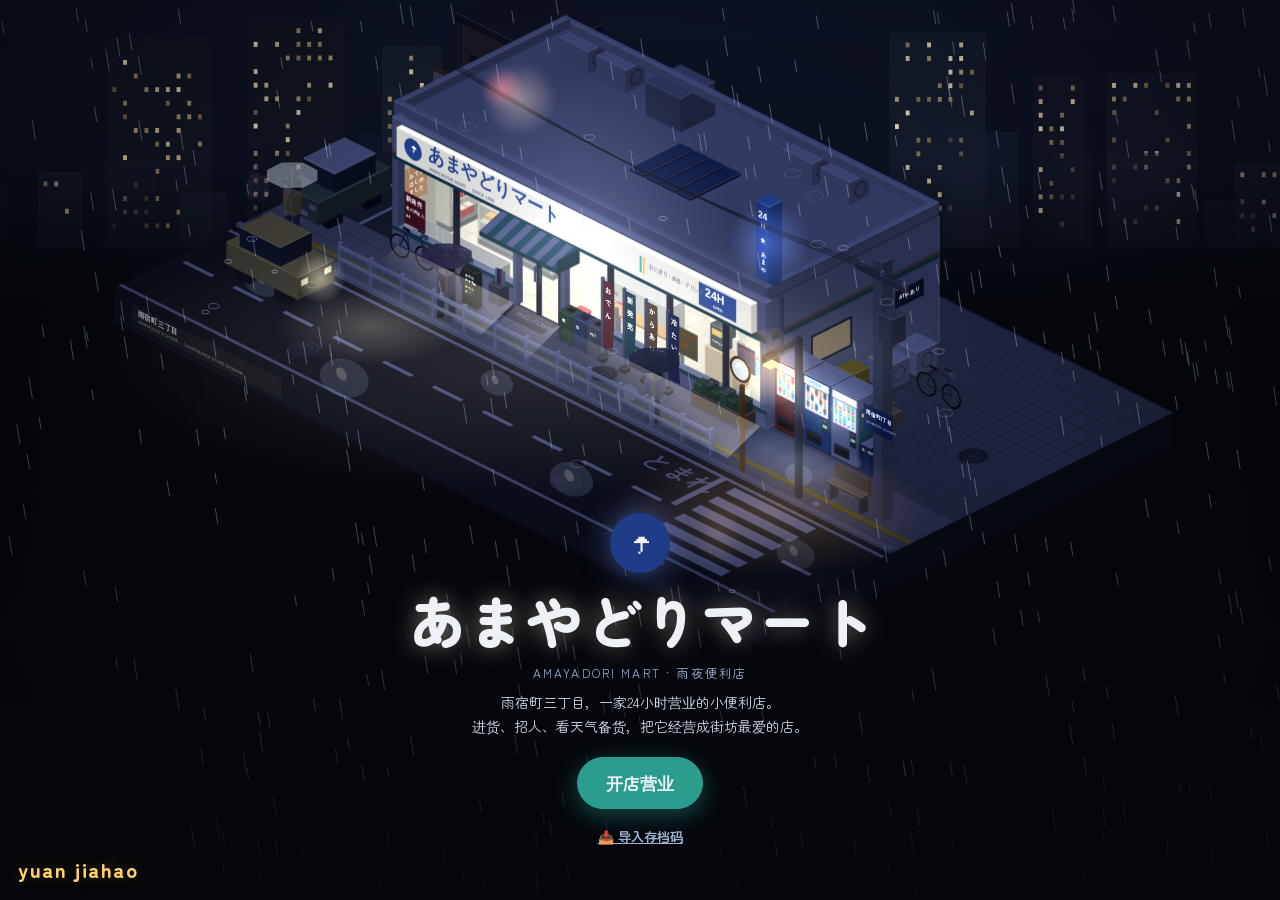
==== commit a5989727: "Add files via upload" ====
--- a/index.html
+++ b/index.html
@@ -747,10 +747,15 @@
 body.manga .ghours i { background: #555; } body.manga .ghours i.now { background: #111; }
 .ctypes .chip i.dot { width: 8px; min-width: 8px; height: 8px; padding: 0; margin: 0; flex: none; }
 
+/* v10 暗角改用 CSS (手机上更省) */
+#vignette { position: fixed; inset: 0; pointer-events: none; background: radial-gradient(circle farthest-corner at 50% 50%, rgba(0,0,0,0) 52%, rgba(0,0,0,1) 100%); opacity: .25; transition: opacity 1s; }
+body.manga #vignette { display: none; }
+
 </style>
 </head>
 <body>
   <canvas id="game"></canvas>
+  <div id="vignette"></div>
 
   <!-- 标题画面 -->
   <div id="title">
@@ -902,7 +907,7 @@
   if (MANGA.on) {
     c.strokeStyle = '#111'; c.lineWidth = stroke === false ? 0.5 : 0.9; c.lineJoin = 'round';
     c.stroke();
-  } else if (stroke !== false) {
+  } else if (stroke !== false && !ISO.lite) {
     c.strokeStyle = stroke || fill;
     c.lineWidth = 0.6;
     c.stroke();
@@ -923,7 +928,7 @@
   if (!o.noRight) poly([[x + w, y, z], [x + w, y + d, z], [x + w, y + d, z + h], [x + w, y, z + h]], lit(o.right || color, 0.68, a, amb), st);
   if (!o.noTop) poly([[x, y, z + h], [x + w, y, z + h], [x + w, y + d, z + h], [x, y + d, z + h]], lit(o.top || color, 1, a, amb), st);
   // 顶部前沿高光, 让方块边缘更利落
-  if (!MANGA.on && !o.noTop && a >= 1 && w > 0.12 && d > 0.12 && ISO.zoom > 0.45) {
+  if (!MANGA.on && !ISO.lite && !o.noTop && a >= 1 && w > 0.12 && d > 0.12 && ISO.zoom > 0.45) {
     const c = ISO.ctx, p1 = proj(x, y + d, z + h), p2 = proj(x + w, y + d, z + h), p3 = proj(x + w, y, z + h);
     c.strokeStyle = `rgba(255,255,255,${0.1 + 0.12 * Math.min(1, amb[0])})`; c.lineWidth = 0.9;
     c.beginPath(); c.moveTo(p1[0], p1[1]); c.lineTo(p2[0], p2[1]); c.lineTo(p3[0], p3[1]); c.stroke();
@@ -1927,7 +1932,11 @@
   for (const C of CATEGORIES) {
     if (C.face === 'hot') continue;
     const [x, y, , w, d] = C.box;
-    if (G.unlocked[C.id]) list.push(item(x, y, x + w, y + d, () => drawFixture(C.id)));
+    if (G.unlocked[C.id]) {
+      const slots = C.face === 'fridge' ? 21 : C.face === 'freezer' ? 12 : C.face === 'mag' ? 10 : 9;
+      const key = unitsFor(C.id, slots).join(',') + '|' + THEME.name + '|' + (C.id === 'daily' ? G.price.umbrella : '') + '|' + !!G.unlocked.hot;
+      list.push(item(x, y, x + w, y + d, () => cachedDraw('fx:' + C.id, key, [x - 0.4, y - 0.4, -0.1, x + w + 0.4, y + d + 0.4, C.box[5] + 1.4], () => drawFixture(C.id))));
+    }
     else if (C.id === 'magazine') list.push(item(x, y, x + w, y + d, () => { box(x, y, 0, w, d, 0.55, '#8a8f96', { amb: AMB_IN }); planeY(x + 0.1, y + d + 0.003, 0.45, g => { g.fillStyle = '#fff'; g.font = `bold 12px ${FONT}`; g.textBaseline = 'top'; g.fillText('準備中 · 敬请期待', 4, 2); }); }));
     else if (C.id === 'ice') list.push(item(x, y, x + w, y + d, () => { box(x, y, 0, w, d, 0.82, '#c9ced4', { amb: AMB_IN }); planeY(x + 0.1, y + d + 0.003, 0.6, g => { g.fillStyle = '#555'; g.font = `bold 12px ${FONT}`; g.textBaseline = 'top'; g.fillText('準備中', 4, 2); }); }));
   }
@@ -2240,7 +2249,10 @@
       if (i % 2) box(px + 0.08, 7.2, 0.62, 0.08, 0.08, 0.08, '#ff8fab');
     }
   }));
-  VEND_X.forEach((x, i) => list.push(item(x, 6.2, x + (i === 2 ? 1.3 : 0.85), 6.9, (env) => drawVending(i, env))));
+  VEND_X.forEach((x, i) => list.push(item(x, 6.2, x + (i === 2 ? 1.3 : 0.85), 6.9, (env) => {
+    const vm = G.vend ? G.vend[i] : VEND_DEFS[i];
+    cachedDraw('vend' + i, [vm.stock, vm.cap, vm.price, (G.temp ?? 15) < 16].join(','), [x - 0.3, 5.9, -0.05, x + 1.7, 7.2, 2.4], () => drawVending(i, env));
+  })));
   for (const y of [2.3, 3.2]) list.push(item(SX1 + 0.1, y, SX1 + 0.75, y + 0.65, () => {
     box(SX1 + 0.1, y, 0, 0.65, 0.65, 0.65, '#d9dcdf', { shadow: true });
     planeX(SX1 + 0.752, y + 0.6, 0.55, g => { g.strokeStyle = lit('#7a8088', 0.68); g.lineWidth = 3; g.beginPath(); g.arc(28, 22, 18, 0, 7); g.stroke(); });
@@ -2384,6 +2396,8 @@
 
 /* 暗角 */
 function drawVignette() {
+  const v = document.getElementById('vignette');
+  if (v) { const o = (0.22 + 0.2 * env.night).toFixed(2); if (v._o !== o) { v._o = o; v.style.opacity = o; } return; }
   if (MANGA.on) return;
   const c = ISO.ctx, R = Math.hypot(ISO.W, ISO.H) / 2;
   const g = c.createRadialGradient(ISO.W / 2, ISO.H / 2, R * 0.55, ISO.W / 2, ISO.H / 2, R * 1.05);
@@ -3399,6 +3413,9 @@
   ISO.panY = -(((wx + wy) * ISO.TH / 2 - wz * ISO.TZ) * zoom) + offY;
 }
 const IS_TOUCH = window.matchMedia('(pointer: coarse)').matches;
+// 画质: auto(自动) / hd(高清) / smooth(流畅)
+const GFX = { mode: 'auto', NAMES: { auto: '自动', hd: '高清', smooth: '流畅' } };
+try { const m = localStorage.getItem('amayadori-gfx'); if (GFX.NAMES[m]) GFX.mode = m; } catch (e) { }
 const isPortrait = () => ISO.H > ISO.W * 1.05;
 const VIEW_TITLE = () => isPortrait()
   ? [10, 5.6, 1.2, ISO.W / 820, -ISO.H * 0.2]
@@ -3424,7 +3441,8 @@
 }
 
 function resize() {
-  ISO.dpr = Math.min(2, window.devicePixelRatio || 1);
+  const q = GFX.mode, base = q === 'smooth' ? 1 : q === 'hd' ? 2 : IS_TOUCH ? 1.5 : 2;
+  ISO.dpr = Math.min(ISO.dprCap || base, base, window.devicePixelRatio || 1);
   ISO.W = window.innerWidth; ISO.H = window.innerHeight;
   canvas.width = Math.round(ISO.W * ISO.dpr);
   canvas.height = Math.round(ISO.H * ISO.dpr);
@@ -3943,16 +3961,12 @@
 }
 
 /* ---------------- 渲染 ---------------- */
-function personItem(p) { return { ...personBounds(p), draw: () => drawPerson(p, env) }; }
+function personItem(p) { return { ...personBounds(p), draw: () => { ISO.lite = true; try { drawPerson(p, env); } finally { ISO.lite = false; } } }; }
 
 function render() {
   const c = ctx;
   c.setTransform(ISO.dpr, 0, 0, ISO.dpr, 0, 0);
-  const bg = c.createLinearGradient(0, 0, 0, ISO.H);
-  bg.addColorStop(0, `rgb(${env.bgTop})`); bg.addColorStop(1, `rgb(${env.bgBot})`);
-  c.fillStyle = MANGA.on ? MANGA.tone(lerp(0.97, 0.22, env.night)) : bg; c.fillRect(0, 0, ISO.W, ISO.H);
-  drawBackdrop(env);
-  drawGround(env);
+  drawBackground();
 
   const people = [...G.customers, ...G.passers];
   const staffRT = Object.values(G.staffRT || {});
@@ -3978,17 +3992,77 @@
   }
 
   if (typeof eventItems === 'function') for (const it of eventItems()) (it.region === 'in' ? inside : front).push(it);
-  back.sort(depthCmp).forEach(o => o.draw(env));
+  back.filter(onScreen).sort(depthCmp).forEach(o => o.draw(env));
   drawInnerWalls(env);
-  inside.sort(depthCmp).forEach(o => o.draw(env));
-  drawShell(env);
-  front.sort(depthCmp).forEach(o => o.draw(env));
+  inside.filter(onScreen).sort(depthCmp).forEach(o => o.draw(env));
+  cachedDraw('shell', [JSON.stringify(G.posters || []), G.neon, r2(env.cut || 0), Math.round((env.door || 0) * 20), THEME.name, r2(env.night)].join('|'),
+    [STORE.x0 - 1, STORE.y0 - 1, -0.2, STORE.x1 + 1.2, STORE.y1 + 1.8, STORE.H + 2.2], () => drawShell(env));
+  front.filter(onScreen).sort(depthCmp).forEach(o => o.draw(env));
 
   drawGlows(env, G.cars);
   drawRain();
   drawVignette();
   drawUI();
 }
+/* ---------------- 性能: 缓存 / 裁剪 ---------------- */
+// 屏幕外的东西不画 (手机放大时能省很多)
+function onScreen(o) {
+  if (o.x0 == null) return true;
+  const L = proj(o.x0, o.y1, 0)[0], R = proj(o.x1, o.y0, 0)[0];
+  const T = proj(o.x0, o.y0, 7)[1], B = proj(o.x1, o.y1, 0)[1];
+  const m = 60;
+  return R > -m && L < ISO.W + m && B > -m && T < ISO.H + m;
+}
+const r2 = v => Math.round(v * 100);
+function lightKey() { return [AMB, AMB_IN, AMB_EMIT].map(a => a.map(r2).join(',')).join(';'); }
+
+// 天空 + 远景 + 地面: 画到离屏画布, 光线/视角/天气变了才重画
+const BGC = { cv: document.createElement('canvas'), key: '' };
+function drawBackground() {
+  const stars = env.night > 0.3 && env.rain < 0.2 && !MANGA.on;
+  const key = [canvas.width, canvas.height, ISO.dpr, ISO.zoom.toFixed(4), ISO.panX.toFixed(1), ISO.panY.toFixed(1), MANGA.on, THEME.name, env.bgTop, env.bgBot,
+    r2(env.night), r2(env.rain), env.snow, lightKey(), stars ? Math.floor(G.time * 3) : 0].join('|');
+  const cv = BGC.cv;
+  if (key !== BGC.key) {
+    BGC.key = key;
+    if (cv.width !== canvas.width || cv.height !== canvas.height) { cv.width = canvas.width; cv.height = canvas.height; }
+    const g = cv.getContext('2d'), keep = ISO.ctx;
+    g.setTransform(ISO.dpr, 0, 0, ISO.dpr, 0, 0);
+    const bg = g.createLinearGradient(0, 0, 0, ISO.H);
+    bg.addColorStop(0, `rgb(${env.bgTop})`); bg.addColorStop(1, `rgb(${env.bgBot})`);
+    g.fillStyle = MANGA.on ? MANGA.tone(lerp(0.97, 0.22, env.night)) : bg; g.fillRect(0, 0, ISO.W, ISO.H);
+    ISO.ctx = g;
+    try { drawBackdrop(env); drawGround(env); } finally { ISO.ctx = keep; }
+  }
+  ctx.setTransform(1, 0, 0, 1, 0, 0); ctx.drawImage(cv, 0, 0); ctx.setTransform(ISO.dpr, 0, 0, ISO.dpr, 0, 0);
+}
+
+// 把某个物体画成小图片缓存起来 (货架上几十个商品不用每帧重画)
+const SPRITES = new Map();
+function cachedDraw(id, key, b, fn) {
+  const full = key + '|' + ISO.zoom.toFixed(4) + '|' + ISO.dpr + '|' + MANGA.on + '|' + lightKey();
+  // 物体在屏幕上的范围 (相对于原点, 平移视角时不用重画)
+  let x0 = 1e9, y0 = 1e9, x1 = -1e9, y1 = -1e9;
+  for (const X of [b[0], b[3]]) for (const Y of [b[1], b[4]]) for (const Z of [b[2], b[5]]) {
+    const p = proj(X, Y, Z); x0 = Math.min(x0, p[0]); y0 = Math.min(y0, p[1]); x1 = Math.max(x1, p[0]); y1 = Math.max(y1, p[1]);
+  }
+  const pad = 8, o = proj(0, 0, 0);
+  let s = SPRITES.get(id);
+  if (!s || s.key !== full) {
+    const w = Math.ceil((x1 - x0 + pad * 2) * ISO.dpr), h = Math.ceil((y1 - y0 + pad * 2) * ISO.dpr);
+    if (!s) { s = { cv: document.createElement('canvas') }; SPRITES.set(id, s); }
+    s.key = full; s.cv.width = w; s.cv.height = h;
+    s.dx = x0 - pad - o[0]; s.dy = y0 - pad - o[1];
+    const g = s.cv.getContext('2d'), keep = ISO.ctx;
+    g.setTransform(ISO.dpr, 0, 0, ISO.dpr, -(x0 - pad) * ISO.dpr, -(y0 - pad) * ISO.dpr);
+    ISO.ctx = g;
+    try { fn(); } finally { ISO.ctx = keep; }
+  }
+  ISO.ctx.drawImage(s.cv, o[0] + s.dx, o[1] + s.dy, s.cv.width / ISO.dpr, s.cv.height / ISO.dpr);
+}
+
+// 气泡也缓存成图片 (emoji 文字每帧重新排版很慢)
+const BUBBLES = new Map();
 // 标题画面: 未开始时用默认库存画货架
 function fixtureItemsTitle() { return G.inv ? fixtureItems() : []; }
 
@@ -4001,16 +4075,28 @@
 function bubble(sx, sy, text, bg = '#ffffff', fg = '#222', border = null, scale = 1) {
   const c = ctx, k = (IS_TOUCH ? clamp(ISO.zoom * 1.15, 0.95, 1.4) : clamp(ISO.zoom, 0.75, 1.35)) * scale;
   if (MANGA.on) { bg = '#fff'; fg = '#111'; border = '#111'; }
-  c.font = `bold ${Math.round(14 * k)}px ${FONT}`;
-  const w = c.measureText(text).width + 16 * k, h = 24 * k;
-  const x = sx - w / 2, y = sy - h - 8 * k;
-  c.fillStyle = bg; roundRect(c, x, y, w, h, 10 * k); c.fill();
-  c.beginPath(); c.moveTo(sx - 5 * k, y + h - 1); c.lineTo(sx, y + h + 7 * k); c.lineTo(sx + 5 * k, y + h - 1); c.fill();
-  if (border) { c.strokeStyle = border; c.lineWidth = 2; roundRect(c, x, y, w, h, 10 * k); c.stroke(); }
-  c.fillStyle = fg; c.textAlign = 'center'; c.textBaseline = 'middle';
-  c.fillText(text, sx, y + h / 2 + 1);
-  c.textAlign = 'left';
-  return [x, y, w, h];
+  const key = text + '|' + bg + '|' + fg + '|' + border + '|' + k.toFixed(2) + '|' + ISO.dpr;
+  let e = BUBBLES.get(key);
+  if (!e) {
+    c.font = `bold ${Math.round(14 * k)}px ${FONT}`;
+    const w = c.measureText(text).width + 16 * k, h = 24 * k, pad = 3;
+    const cv = document.createElement('canvas');
+    cv.width = Math.ceil((w + pad * 2) * ISO.dpr); cv.height = Math.ceil((h + 8 * k + pad * 2) * ISO.dpr);
+    const g = cv.getContext('2d');
+    g.setTransform(ISO.dpr, 0, 0, ISO.dpr, pad * ISO.dpr, pad * ISO.dpr);
+    g.fillStyle = bg; roundRect(g, 0, 0, w, h, 10 * k); g.fill();
+    g.beginPath(); g.moveTo(w / 2 - 5 * k, h - 1); g.lineTo(w / 2, h + 7 * k); g.lineTo(w / 2 + 5 * k, h - 1); g.fill();
+    if (border) { g.strokeStyle = border; g.lineWidth = 2; roundRect(g, 0, 0, w, h, 10 * k); g.stroke(); }
+    g.font = `bold ${Math.round(14 * k)}px ${FONT}`;
+    g.fillStyle = fg; g.textAlign = 'center'; g.textBaseline = 'middle';
+    g.fillText(text, w / 2, h / 2 + 1);
+    e = { cv, w, h, pad };
+    if (BUBBLES.size > 400) BUBBLES.clear();
+    BUBBLES.set(key, e);
+  }
+  const x = sx - e.w / 2, y = sy - e.h - 8 * k;
+  c.drawImage(e.cv, x - e.pad, y - e.pad, e.cv.width / ISO.dpr, e.cv.height / ISO.dpr);
+  return [x, y, e.w, e.h];
 }
 
 function screenRectOfBox(x, y, z, w, d, h) {
@@ -4870,7 +4956,7 @@
   setText('day', `${dateLabel(G.day)} ${icon} ${Math.round(G.temp ?? 15)}°`);
   // 金额滚动动画
   const shown = hudCache.moneyShown ?? G.money;
-  const nv = Math.abs(G.money - shown) < 0.15 ? G.money : shown + (G.money - shown) * 0.18;
+  const nv = Math.abs(G.money - shown) < 0.15 ? G.money : shown + (G.money - shown) * 0.4;
   hudCache.moneyShown = nv;
   setText('money', yen(nv).replace('¥', ''));
   const inc = r1(G.fin.today.sales + (G.fin.today.vend || 0));
@@ -5003,6 +5089,7 @@
       <button data-a="save">💾 立即保存</button>
       <button data-a="sound">${Sound.muted ? '🔇 全部声音：关' : '🔊 全部声音：开'}</button>
       <button data-a="music">${Sound.musicOn ? '🎵 背景音乐：开' : '🎵 背景音乐：关'}</button>
+      <button data-a="gfx" class="wide">🖥 画质：${GFX.NAMES[GFX.mode]}（手机卡就选「流畅」）</button>
       <button data-a="chime" class="wide">🔔 进门铃声：${Sound.CHIMES[Sound.chimeType]}（点击切换并试听）</button>
       <button data-a="roof">🏠 ${G.cutTarget > 0.5 ? '盖上屋顶' : '掀开屋顶'}</button>
       <button data-a="view">⌖ 重置视角</button>
@@ -5016,6 +5103,11 @@
   on(b, 'resume', closeModal);
   on(b, 'save', () => { closeModal(); manualSave(); });
   on(b, 'sound', () => { Sound.setMuted(!Sound.muted); showMenuKeepPause(); });
+  on(b, 'gfx', () => {
+    const ks = Object.keys(GFX.NAMES); GFX.mode = ks[(ks.indexOf(GFX.mode) + 1) % ks.length];
+    try { localStorage.setItem('amayadori-gfx', GFX.mode); } catch (e) { }
+    ISO.dprCap = null; resize(); toast('🖥 画质：' + GFX.NAMES[GFX.mode]); showMenuKeepPause();
+  });
   on(b, 'chime', () => {
     const ks = Object.keys(Sound.CHIMES), i = (ks.indexOf(Sound.chimeType) + 1) % ks.length;
     Sound.chimeType = ks[i]; try { localStorage.setItem('amayadori-chime2', ks[i]); } catch (e) { }
@@ -5231,13 +5323,28 @@
 G.passers.forEach((p, i) => { p.x = 2 + i * 5; });
 spawnCar();
 
-let last = performance.now();
+let last = performance.now(), hudT = 0;
+// 自动画质: 手机连续卡顿时, 稍微降低清晰度换流畅
+const PERF = { ema: 16, work: 8, t: 0 };
 function frame(now) {
-  const dt = Math.min(0.05, (now - last) / 1000);
+  const gap = now - last;
+  const dt = Math.min(0.05, gap / 1000);
   last = now;
+  const t0 = performance.now();
   update(dt);
   render();
-  updateHUD();
+  if (now - hudT > 60) { hudT = now; updateHUD(); }
+  if (gap < 200 && !document.hidden) {
+    PERF.ema += (gap - PERF.ema) * 0.05;
+    PERF.work += (performance.now() - t0 - PERF.work) * 0.05;
+    PERF.t += gap;
+    if (PERF.t > 2500) {
+      PERF.t = 0;
+      const cap = ISO.dprCap || 2, dev = window.devicePixelRatio || 1;
+      const floor = PERF.work > 10 ? 1 : 1.25;
+      if (GFX.mode === 'auto' && PERF.ema > 20 && Math.min(ISO.dpr, dev) > floor) { ISO.dprCap = Math.max(floor, Math.min(ISO.dpr, dev) - 0.25); resize(); PERF.ema = 16; }
+    }
+  }
   requestAnimationFrame(frame);
 }
 requestAnimationFrame(frame);
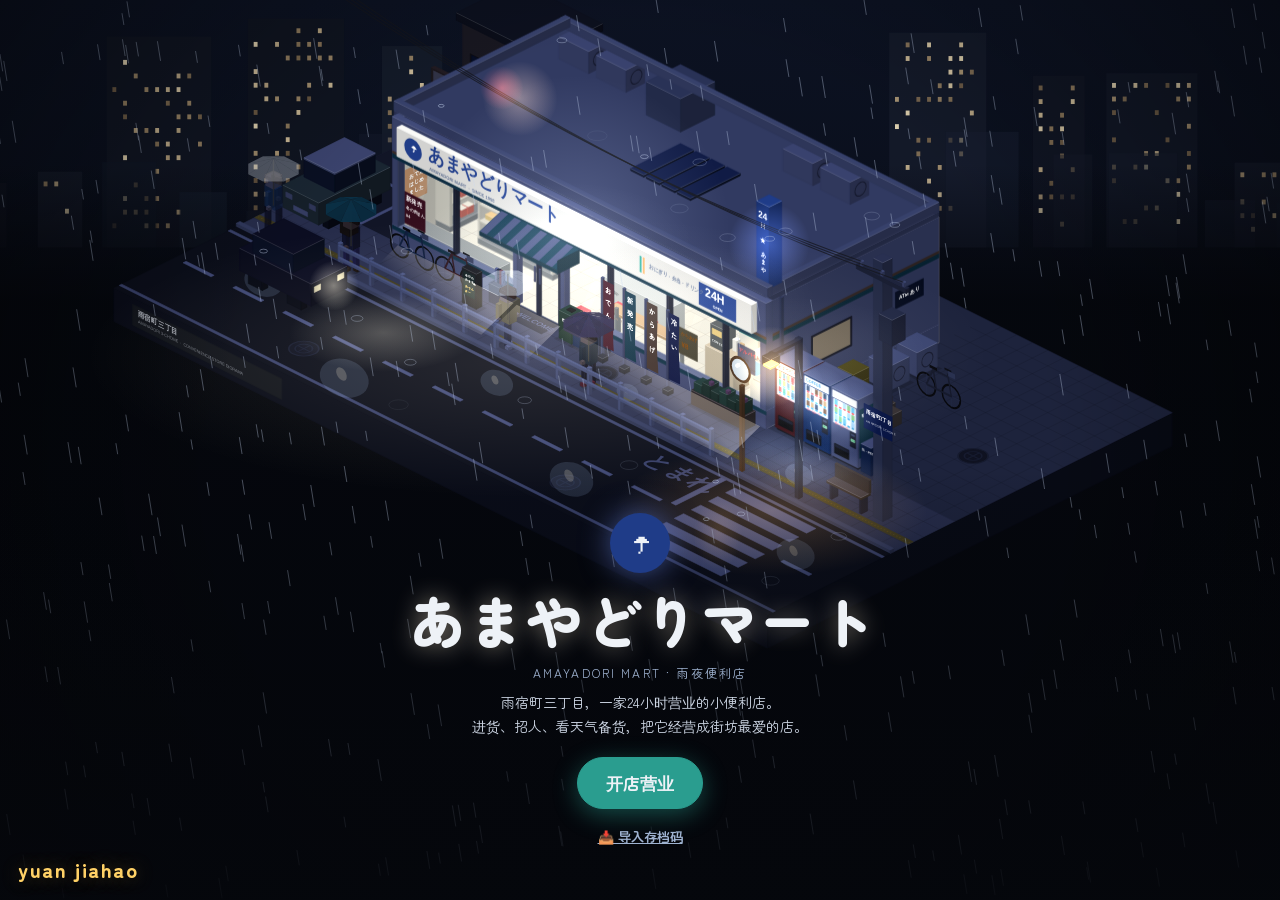
==== commit 4027d181: "Add files via upload" ====
--- a/index.html
+++ b/index.html
@@ -750,6 +750,12 @@
 /* v10 暗角改用 CSS (手机上更省) */
 #vignette { position: fixed; inset: 0; pointer-events: none; background: radial-gradient(circle farthest-corner at 50% 50%, rgba(0,0,0,0) 52%, rgba(0,0,0,1) 100%); opacity: .25; transition: opacity 1s; }
 body.manga #vignette { display: none; }
+/* v11 手机: 去掉毛玻璃模糊 (每帧都要重算, 很耗性能), 改成更不透明的底色 */
+@media (pointer: coarse) {
+  * { backdrop-filter: none !important; -webkit-backdrop-filter: none !important; }
+  :root { --panel: rgba(16, 20, 30, 0.9); }
+}
+body.gfx-smooth * { backdrop-filter: none !important; -webkit-backdrop-filter: none !important; }
 
 </style>
 </head>
@@ -1293,6 +1299,11 @@
   const h = G.minute / 60, wd = dateOf(G.day).getDay();
   return wpick(CUSTOMER_TYPES, t => t.w(h, wd));
 }
+
+// v11: 售价整体上调约 15%（进价不变），利润更厚
+const PRICE_UP = 1.15;
+for (const p of PRODUCTS) { p.oldPrice = p.price; p.price = Math.round(p.price * PRICE_UP * 2) / 2; }
+for (const v of VEND_DEFS) { v.oldPrice = v.price; v.price = Math.round(v.price * PRICE_UP * 2) / 2; }
 
 </script>
   <script>
@@ -2358,12 +2369,11 @@
 }
 
 /* ---------------- 夜间光晕 ---------------- */
-function drawGlows(env, cars) {
+// 固定的灯光 (橱窗/路灯/贩卖机…) 画成一张图缓存, 只有车灯每帧画
+const GLOWC = { cv: document.createElement('canvas'), key: '' };
+function drawStaticGlows(env) {
   const N = env.night;
-  if (N < 0.02 || MANGA.on) return;
   const c = ISO.ctx;
-  c.save();
-  c.globalCompositeOperation = 'lighter';
   // 橱窗光束投在人行道上
   for (const [a, b] of [[3.18, 6.9], [7.0, 8.4], [8.5, SX1 - 0.18]]) {
     const p0 = proj(a, 7.06, 0), p1 = proj(b, 7.06, 0), p2 = proj(b + 0.5, 8.6, 0), p3 = proj(a + 0.5, 8.6, 0);
@@ -2382,6 +2392,25 @@
   glowAt(SX1 - 0.45, 6.5, 4.6, 1.3, '120,150,255', 0.35 * N * (1 - 0.88 * env.cut));
   glowAt(2.1, 2.05, 1.4, 1.2, '255,200,140', 0.35 * N);
   glowAt(1.58, 2.12, 1.5, 0.7, '255,80,60', 0.4 * N);
+}
+function drawGlows(env, cars) {
+  const N = env.night;
+  if (N < 0.02 || MANGA.on) return;
+  const c = ISO.ctx;
+  const key = [canvas.width, canvas.height, ISO.dpr, ISO.zoom.toFixed(4), ISO.panX.toFixed(1), ISO.panY.toFixed(1), Math.round(N * 60), G.neon, Math.round((env.cut || 0) * 30), Math.round(env.rain * 20)].join('|');
+  const cv = GLOWC.cv;
+  if (key !== GLOWC.key) {
+    GLOWC.key = key;
+    if (cv.width !== canvas.width || cv.height !== canvas.height) { cv.width = canvas.width; cv.height = canvas.height; }
+    const g = cv.getContext('2d');
+    g.setTransform(1, 0, 0, 1, 0, 0); g.clearRect(0, 0, cv.width, cv.height);
+    g.setTransform(ISO.dpr, 0, 0, ISO.dpr, 0, 0); g.globalCompositeOperation = 'lighter';
+    const keep = ISO.ctx; ISO.ctx = g;
+    try { drawStaticGlows(env); } finally { ISO.ctx = keep; }
+  }
+  c.save();
+  c.globalCompositeOperation = 'lighter';
+  c.setTransform(1, 0, 0, 1, 0, 0); c.drawImage(cv, 0, 0); c.setTransform(ISO.dpr, 0, 0, ISO.dpr, 0, 0);
   for (const car of cars) {
     const ax = car.x + car.dir * 1.3;
     if (car.dir > 0) {
@@ -3416,6 +3445,7 @@
 // 画质: auto(自动) / hd(高清) / smooth(流畅)
 const GFX = { mode: 'auto', NAMES: { auto: '自动', hd: '高清', smooth: '流畅' } };
 try { const m = localStorage.getItem('amayadori-gfx'); if (GFX.NAMES[m]) GFX.mode = m; } catch (e) { }
+if (document.body) document.body.classList.toggle('gfx-smooth', GFX.mode === 'smooth');
 const isPortrait = () => ISO.H > ISO.W * 1.05;
 const VIEW_TITLE = () => isPortrait()
   ? [10, 5.6, 1.2, ISO.W / 820, -ISO.H * 0.2]
@@ -3480,7 +3510,7 @@
 /* ---------------- 雨 ---------------- */
 function initDrops() {
   G.drops = [];
-  const nDrops = Math.min(520, Math.round(ISO.W * ISO.H / 1900));
+  const nDrops = Math.min(GFX.mode === 'smooth' ? 220 : 520, Math.round(ISO.W * ISO.H / (GFX.mode === 'smooth' ? 3800 : 1900)));
   for (let i = 0; i < nDrops; i++) G.drops.push({ x: Math.random() * ISO.W, y: Math.random() * ISO.H, l: rand(10, 22), v: rand(650, 950) });
 }
 function updateRain(dt) {
@@ -3503,10 +3533,12 @@
   if (G.snow) {
     c.fillStyle = `rgba(245,248,255,${0.8 * G.rain})`;
     const n = Math.min(G.drops.length, (G.drops.length * G.rain * 0.6) | 0);
+    c.beginPath();
     for (let i = 0; i < n; i++) {
-      const d = G.drops[i], sx = (d.x + Math.sin(G.time * 1.5 + i) * 12) % ISO.W, sy = (d.y * 0.35 + i * 37) % ISO.H;
-      c.beginPath(); c.arc(sx, sy, 1.2 + (i % 3) * 0.7, 0, 7); c.fill();
+      const d = G.drops[i], sx = (d.x + Math.sin(G.time * 1.5 + i) * 12) % ISO.W, sy = (d.y * 0.35 + i * 37) % ISO.H, r = 1.2 + (i % 3) * 0.7;
+      c.moveTo(sx + r, sy); c.arc(sx, sy, r, 0, 7);
     }
+    c.fill();
     return;
   }
   c.strokeStyle = MANGA.on ? (env.night > 0.5 ? `rgba(255,255,255,${0.6 * G.rain})` : `rgba(0,0,0,${0.45 * G.rain})`) : `rgba(200,215,240,${0.35 * G.rain})`; c.lineWidth = 1;
@@ -3561,6 +3593,48 @@
   return [shelf, hot];
 }
 
+/* ---------------- 一次买好几个 ---------------- */
+// 普通客人: 饮料零食之类偶尔拿 2~3 个, 最爱的东西更容易多拿
+const randi = (a, b) => a + Math.floor(Math.random() * (b - a + 1));
+function planQty(ids, fav) {
+  const q = {};
+  for (const id of ids) {
+    const p = PRODUCT_BY_ID[id], m = ['drink', 'snack', 'ice', 'rice', 'bread', 'noodle'].includes(p.cat) ? 1 : 0.45;
+    const r = Math.random();
+    let n = r < 0.15 * m ? 2 : r < 0.21 * m ? 3 : 1;
+    if (id === fav && Math.random() < 0.35) n++;
+    q[id] = n;
+  }
+  return q;
+}
+// 偶尔来一个「大采购」的客人: 帮同事带咖啡、开派对、买伴手礼、全家的份…
+const BULK = [
+  { types: ['salary'], line: '帮同事带咖啡～', items: [['coffee', 3, 6], ['tea', 0, 3], ['onigiri_sake', 0, 3]] },
+  { types: ['salary', 'foodie'], line: '部门聚餐的便当！', items: [['bento', 3, 6], ['tea', 2, 6]] },
+  { types: ['student', 'owl', 'casual'], line: '今晚开派对！', items: [['chips', 2, 4], ['cola', 3, 6], ['gummy', 1, 3], ['choco', 0, 3]] },
+  { types: ['owl', 'casual'], line: '看球赛备货中…', items: [['beer', 4, 8], ['chips', 2, 3], ['karaage', 1, 3]] },
+  { types: ['tourist'], line: '给朋友带伴手礼！', items: [['senbei', 2, 5], ['mochiice', 2, 4], ['choco', 2, 4], ['melonpan', 1, 3]] },
+  { types: ['parent'], line: '全家的份～', items: [['water', 2, 4], ['melonpan', 2, 4], ['icebar', 2, 4], ['onigiri_tuna', 2, 4]] },
+  { types: ['healthy', 'elder'], line: '一次买够一周的', items: [['water', 4, 8], ['tea', 3, 6], ['onigiri_ume', 0, 3]] },
+  { types: ['student'], line: '社团活动要用～', items: [['water', 4, 8], ['icebar', 3, 6], ['gummy', 1, 3]] },
+  { types: ['foodie', 'casual'], line: '夜宵大作战！', items: [['cupramen', 2, 4], ['yakisoba', 1, 3], ['karaage', 1, 3], ['nikuman', 1, 3]] },
+];
+function pickBulk(T) {
+  const h = G.minute / 60;
+  if (h < 6 || Math.random() > 0.07) return null;
+  const opts = BULK.filter(b => b.types.includes(T.id));
+  if (!opts.length) return null;
+  const b = pick(opts), q = {};
+  for (const [id, lo, hi] of b.items) {
+    const p = PRODUCT_BY_ID[id];
+    if (!p || !G.carried[id] || !G.unlocked[p.cat]) continue;
+    const n = randi(lo, hi); if (n > 0) q[id] = n;
+  }
+  const ids = Object.keys(q);
+  if (!ids.length || ids.reduce((s, id) => s + q[id], 0) < 4) return null;
+  return { wants: ids.filter(id => PRODUCT_BY_ID[id].cat !== 'hot'), hot: ids.filter(id => PRODUCT_BY_ID[id].cat === 'hot'), qty: q, line: b.line };
+}
+
 function spawnCustomer(opt = {}) {
   const fromLeft = opt.fromLeft ?? Math.random() < 0.5, sx = fromLeft ? 0.05 : BOARD.w - 0.05;
   const T = opt.ctype ? CTYPE_BY_ID[opt.ctype] : pickCustomerType();
@@ -3568,9 +3642,12 @@
   const ct = { ...T, fav: T.likes.length && Math.random() < 0.7 ? pick(T.likes) : pick(PRODUCTS).id, sens: T.sens * rand(0.8, 1.2) };
   let [wants, hot] = chooseWants(ct);
   if (opt.wants) { wants = opt.wants.filter(id => PRODUCT_BY_ID[id].cat !== 'hot'); hot = opt.wants.filter(id => PRODUCT_BY_ID[id].cat === 'hot'); }
+  let qty = planQty([...wants, ...hot], ct.fav), bulkLine = null;
+  const bulk = !opt.wants && G.started && pickBulk(T);
+  if (bulk) { wants = bulk.wants; hot = bulk.hot; qty = bulk.qty; bulkLine = bulk.line; }
   const lane = LANE_CUSTOMER + rand(-0.12, 0.12);
   const c = {
-    kind: 'customer', ctype: T.id, fav: ct.fav, sens: ct.sens, x: sx, y: lane, look: opt.look ? { ...randomLook(), ...opt.look } : typeLook(T), wants, hot, got: [],
+    kind: 'customer', ctype: T.id, fav: ct.fav, sens: ct.sens, x: sx, y: lane, look: opt.look ? { ...randomLook(), ...opt.look } : typeLook(T), wants, hot, got: [], qty, bulkLine,
     state: 'walkIn', path: [[DOOR.cx + rand(-0.2, 0.2), lane], [DOOR.cx + rand(-0.15, 0.15), ENTRY_OUT[1]], [DOOR.cx + rand(-0.2, 0.2), ENTRY_IN[1]]], speed: opt.speed || rand(1.35, 1.8) * (T.speed || 1),
     phase: Math.random() * 6, moving: true, dir: [fromLeft ? 1 : -1, 0], alpha: 0, umbrella: G.rain > 0.3 ? 1 : 0,
     timer: 0, patience: 0, mood: 0, bubble: null, bubbleT: 0, exitX: Math.random() < 0.5 ? 0.05 : BOARD.w - 0.05,
@@ -3727,6 +3804,11 @@
   if (Math.random() > acceptance(pid, c.sens)) return 'price';
   inv.shelf--;
   c.got.push({ pid, price: G.price[pid] });
+  // 想多买几个: 每多拿一个也会再看一眼价格
+  const n = (c.qty && c.qty[pid]) || 1;
+  let k = 1;
+  while (k < n && inv.shelf > 0 && Math.random() < acceptance(pid, c.sens) * 0.97 + 0.03) { inv.shelf--; c.got.push({ pid, price: G.price[pid] }); k++; }
+  if (k > 1) floatAt(c, `${PRODUCT_BY_ID[pid].emoji}×${k}`, '#ffe08a');
   return 'ok';
 }
 
@@ -3805,7 +3887,8 @@
     c.chimed = true; Sound.chime(); G.todayCustomers++;
     const ty = G.fin.today.types || (G.fin.today.types = {}); ty[c.ctype] = (ty[c.ctype] || 0) + 1;
     const T = CTYPE_BY_ID[c.ctype];
-    if (T && T.lines.length && !c.regular && Math.random() < 0.22) sayLater(1.2, c, pick(T.lines));
+    if (c.bulkLine) sayLater(0.8, c, c.bulkLine);
+    else if (T && T.lines.length && !c.regular && Math.random() < 0.22) sayLater(1.2, c, pick(T.lines));
   }
 
   switch (c.state) {
@@ -3930,7 +4013,7 @@
   }
 
   G.passT -= adt;
-  if (G.passT <= 0) { spawnPasser(); G.passT = rand(3, 7) / (G.started ? hourTraffic(G.minute / 60) : 1); }
+  if (G.passT <= 0) { if (!(GFX.mode === 'smooth' || IS_TOUCH) || G.passers.length < (GFX.mode === 'smooth' ? 6 : 12)) spawnPasser(); G.passT = rand(3, 7) / (G.started ? hourTraffic(G.minute / 60) : 1); }
   G.carT -= adt;
   if (G.carT <= 0) { spawnCar(); G.carT = rand(4, 10); }
 
@@ -5106,7 +5189,7 @@
   on(b, 'gfx', () => {
     const ks = Object.keys(GFX.NAMES); GFX.mode = ks[(ks.indexOf(GFX.mode) + 1) % ks.length];
     try { localStorage.setItem('amayadori-gfx', GFX.mode); } catch (e) { }
-    ISO.dprCap = null; resize(); toast('🖥 画质：' + GFX.NAMES[GFX.mode]); showMenuKeepPause();
+    ISO.dprCap = null; document.body.classList.toggle('gfx-smooth', GFX.mode === 'smooth'); resize(); initDrops(); toast('🖥 画质：' + GFX.NAMES[GFX.mode]); showMenuKeepPause();
   });
   on(b, 'chime', () => {
     const ks = Object.keys(Sound.CHIMES), i = (ks.indexOf(Sound.chimeType) + 1) % ks.length;
@@ -5159,7 +5242,10 @@
   for (const p of PRODUCTS) {
     const i = d.inv[p.id] || {};
     inv[p.id] = { shelf: Math.round(num(i.shelf, 0, 1e4, 0)), back: Math.round(num(i.back, 0, 1e5, 0)) };
-    price[p.id] = Math.round(num(d.price && d.price[p.id], 10, 1e5, p.price));
+    // 旧存档的价格: 如果还是旧的建议价 (或被旧版存档误改成整数/¥10) → 换成新建议价
+    let pr = num(d.price && d.price[p.id], 0.5, 1000, p.price);
+    if ([p.oldPrice, Math.round(p.oldPrice), Math.max(10, Math.round(p.oldPrice))].some(o => Math.abs(pr - o) < 0.01)) pr = p.price;
+    price[p.id] = Math.round(pr * 2) / 2;
     carried[p.id] = !!(d.carried && d.carried[p.id]);
     costMult[p.id] = num(d.costMult && d.costMult[p.id], 0.5, 2, 1);
   }
@@ -5174,7 +5260,7 @@
     staff: Array.isArray(d.staff) ? d.staff : [], candidates: Array.isArray(d.candidates) ? d.candidates : [],
     nextId: Math.round(num(d.nextId, 1, 1e9, 1000)), wx: d.wx, fin: d.fin,
     todayTarget: num(d.todayTarget, 0, 1e4, 80), rainTarget: num(d.rainTarget, 0, 1, 0), snow: !!d.snow,
-    vend: VEND_DEFS.map((v, i) => { const s = (d.vend || [])[i] || {}; return { stock: Math.round(num(s.stock, 0, v.cap, 20)), price: num(s.price, 0.5, 100, v.price), cap: v.cap, sold: Math.round(num(s.sold, 0, 1e6, 0)) }; }),
+    vend: VEND_DEFS.map((v, i) => { const s = (d.vend || [])[i] || {}; return { stock: Math.round(num(s.stock, 0, v.cap, 20)), price: Math.abs(num(s.price, 0.5, 100, v.price) - v.oldPrice) < 0.01 ? v.price : num(s.price, 0.5, 100, v.price), cap: v.cap, sold: Math.round(num(s.sold, 0, 1e6, 0)) }; }),
     regulars: d.regulars && typeof d.regulars === 'object' ? d.regulars : {}, buzz: Math.round(num(d.buzz, 0, 9, 0)),
     news: d.news && Array.isArray(d.news.items) ? d.news : null, newsArchive: Array.isArray(d.newsArchive) ? d.newsArchive.slice(0, 7) : [],
     trend: d.trend && typeof d.trend === 'object' ? d.trend : {}, newsSeen: Math.round(num(d.newsSeen, 0, 1e6, 0)),
@@ -5327,6 +5413,8 @@
 // 自动画质: 手机连续卡顿时, 稍微降低清晰度换流畅
 const PERF = { ema: 16, work: 8, t: 0 };
 function frame(now) {
+  // 120Hz 手机上最多跑 60 帧, 流畅模式下也一样 (省一半电)
+  if (now - last < 14) { requestAnimationFrame(frame); return; }
   const gap = now - last;
   const dt = Math.min(0.05, gap / 1000);
   last = now;
